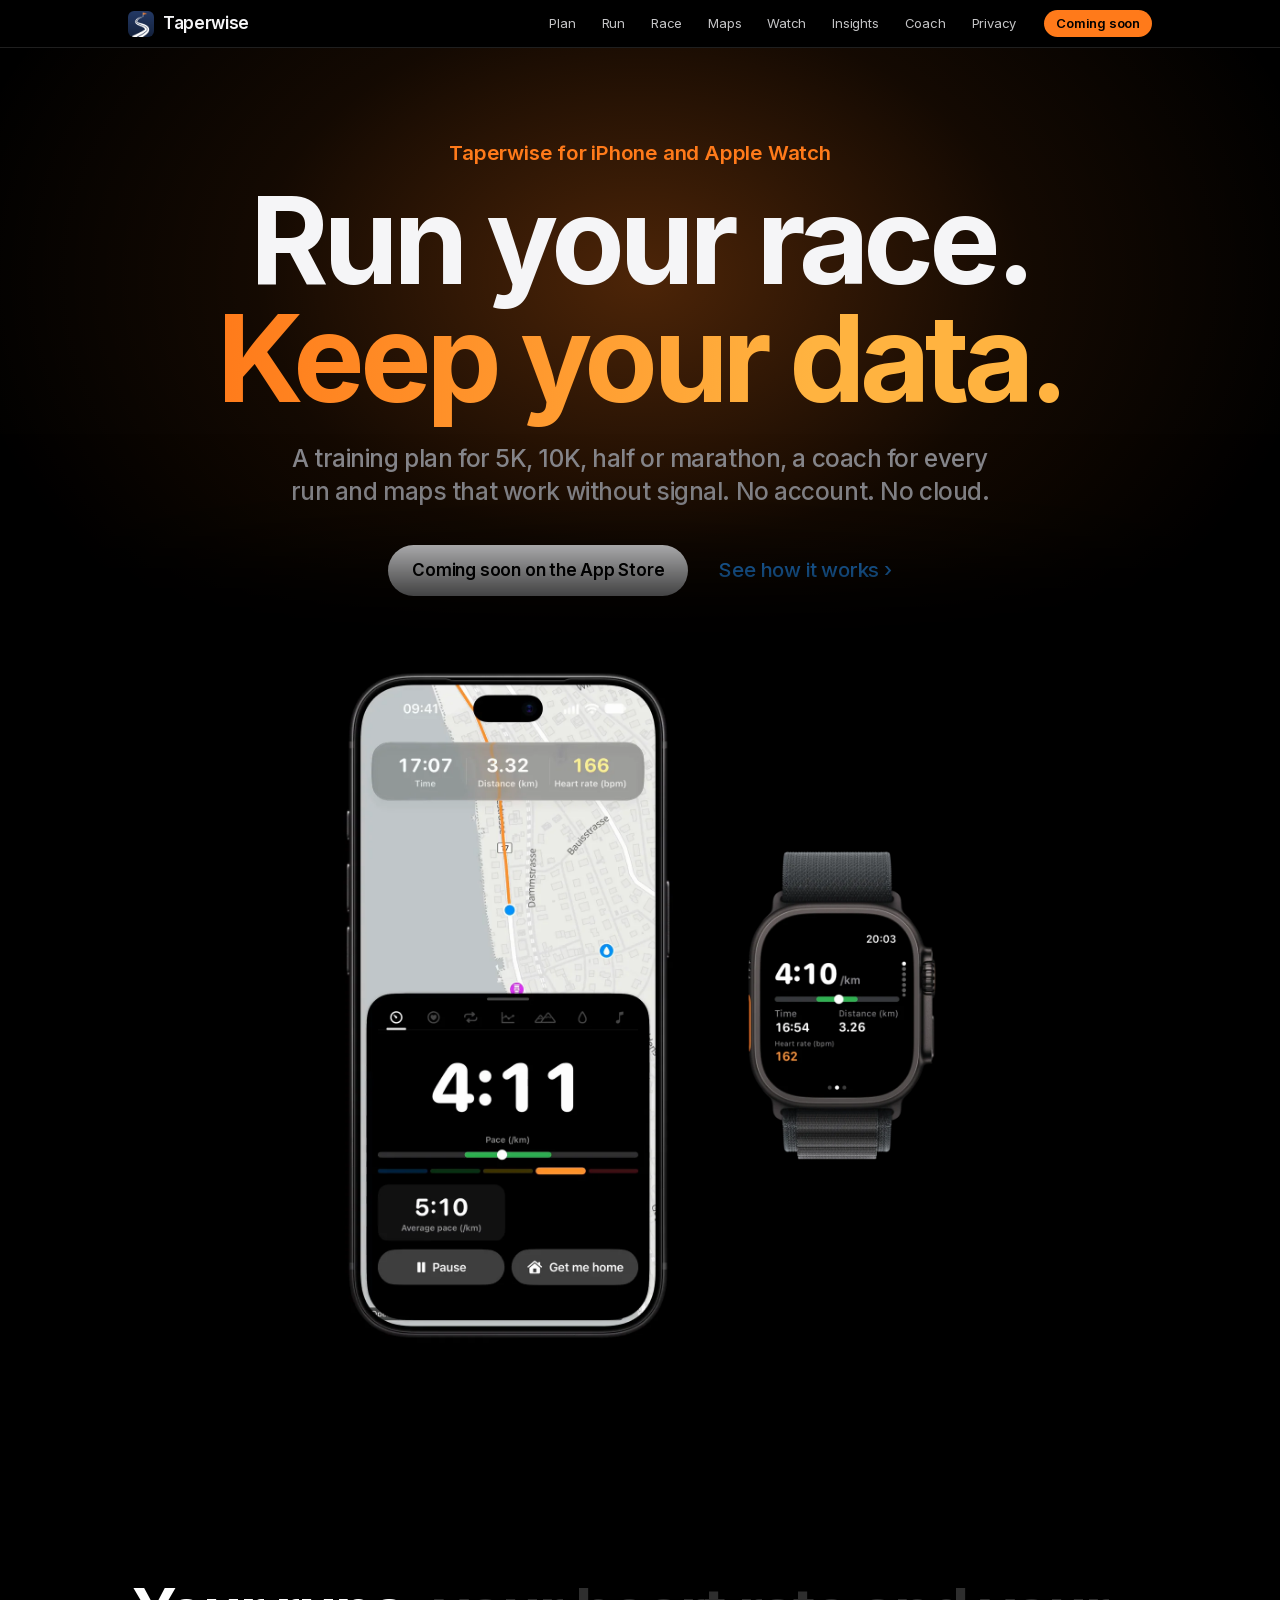
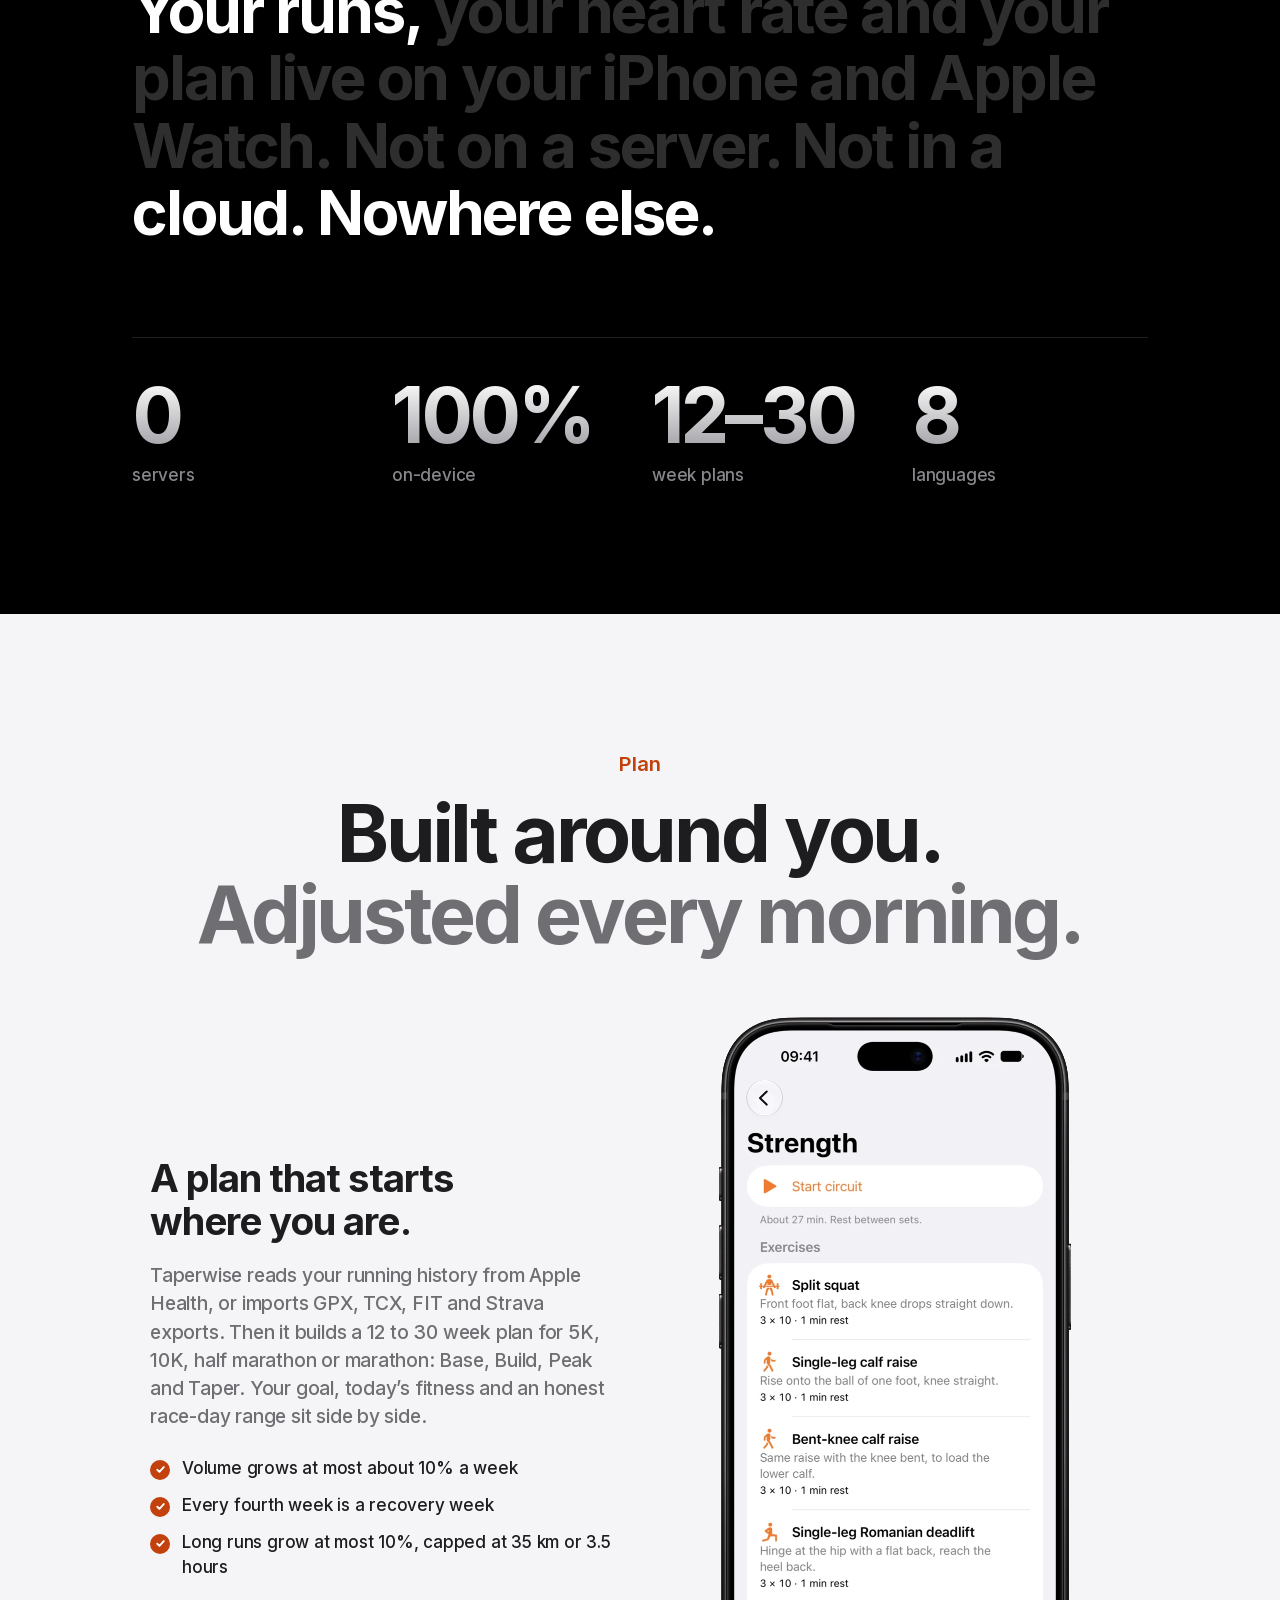
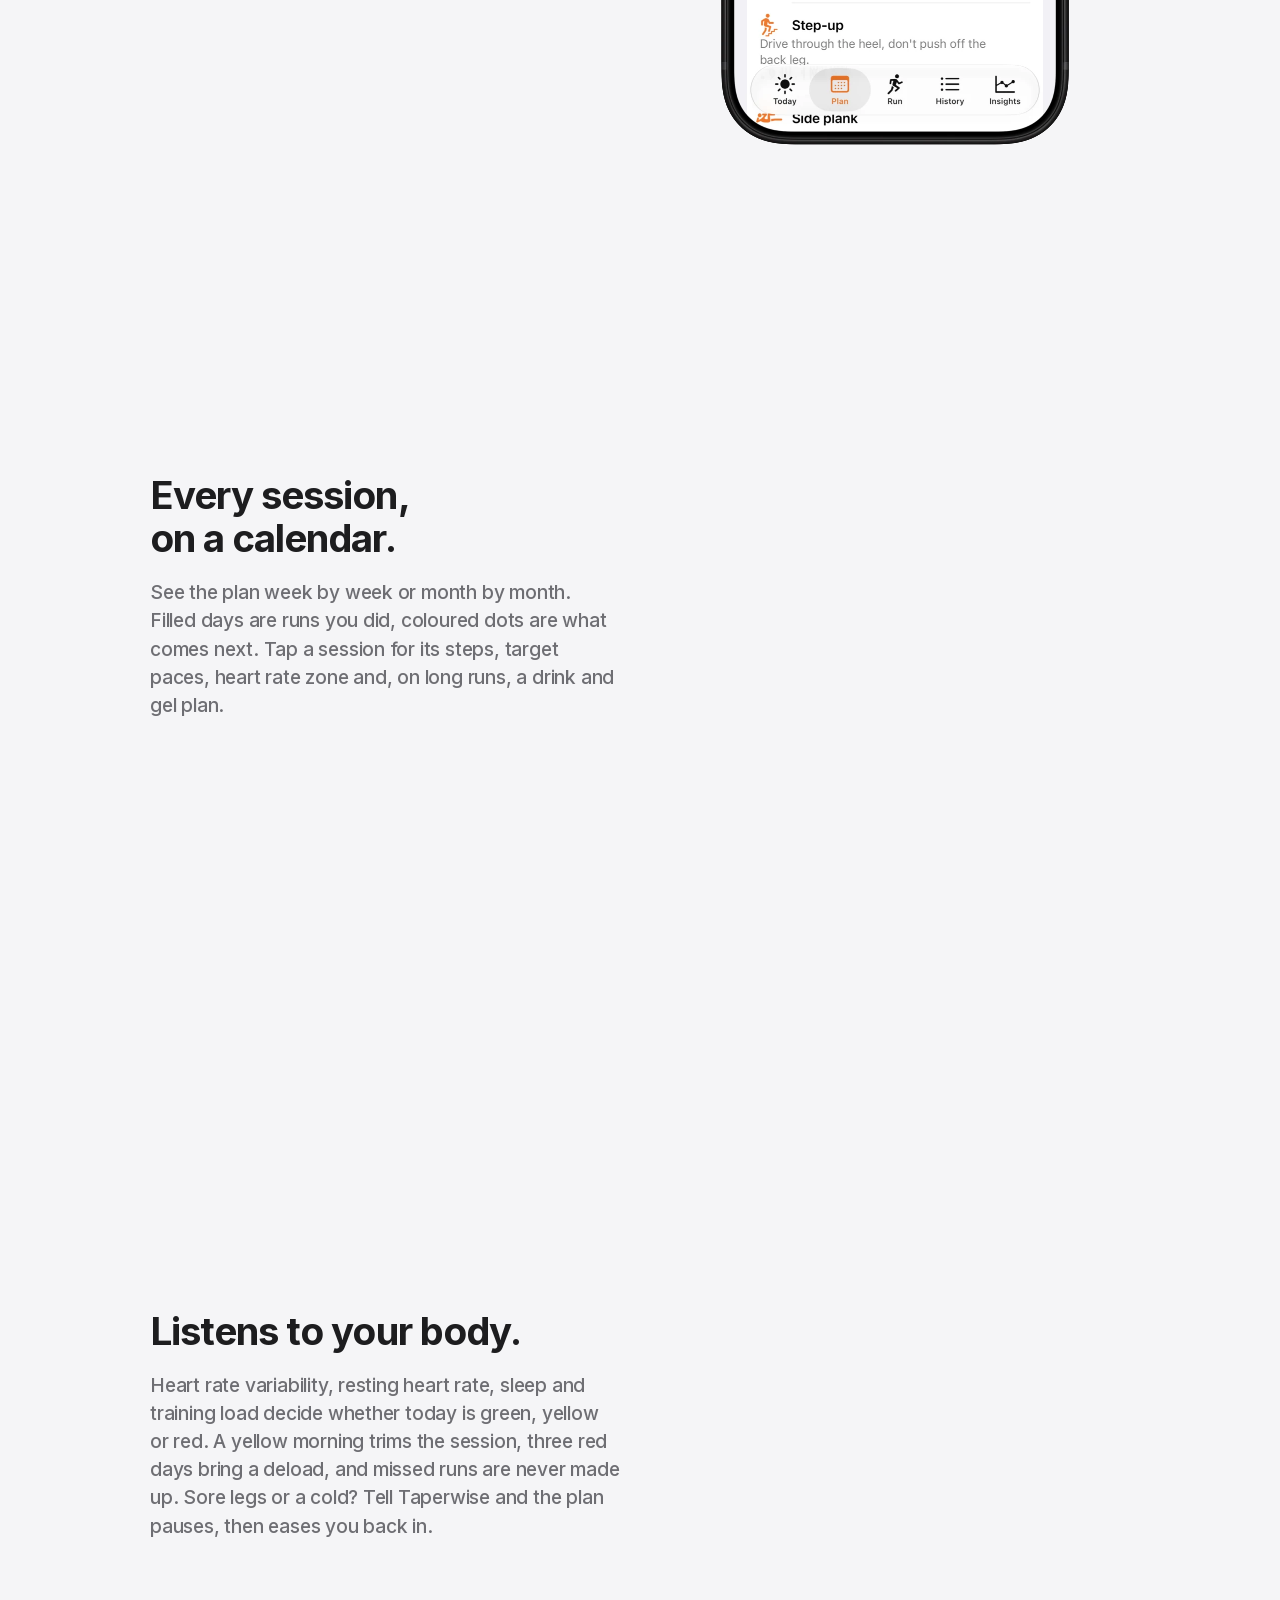
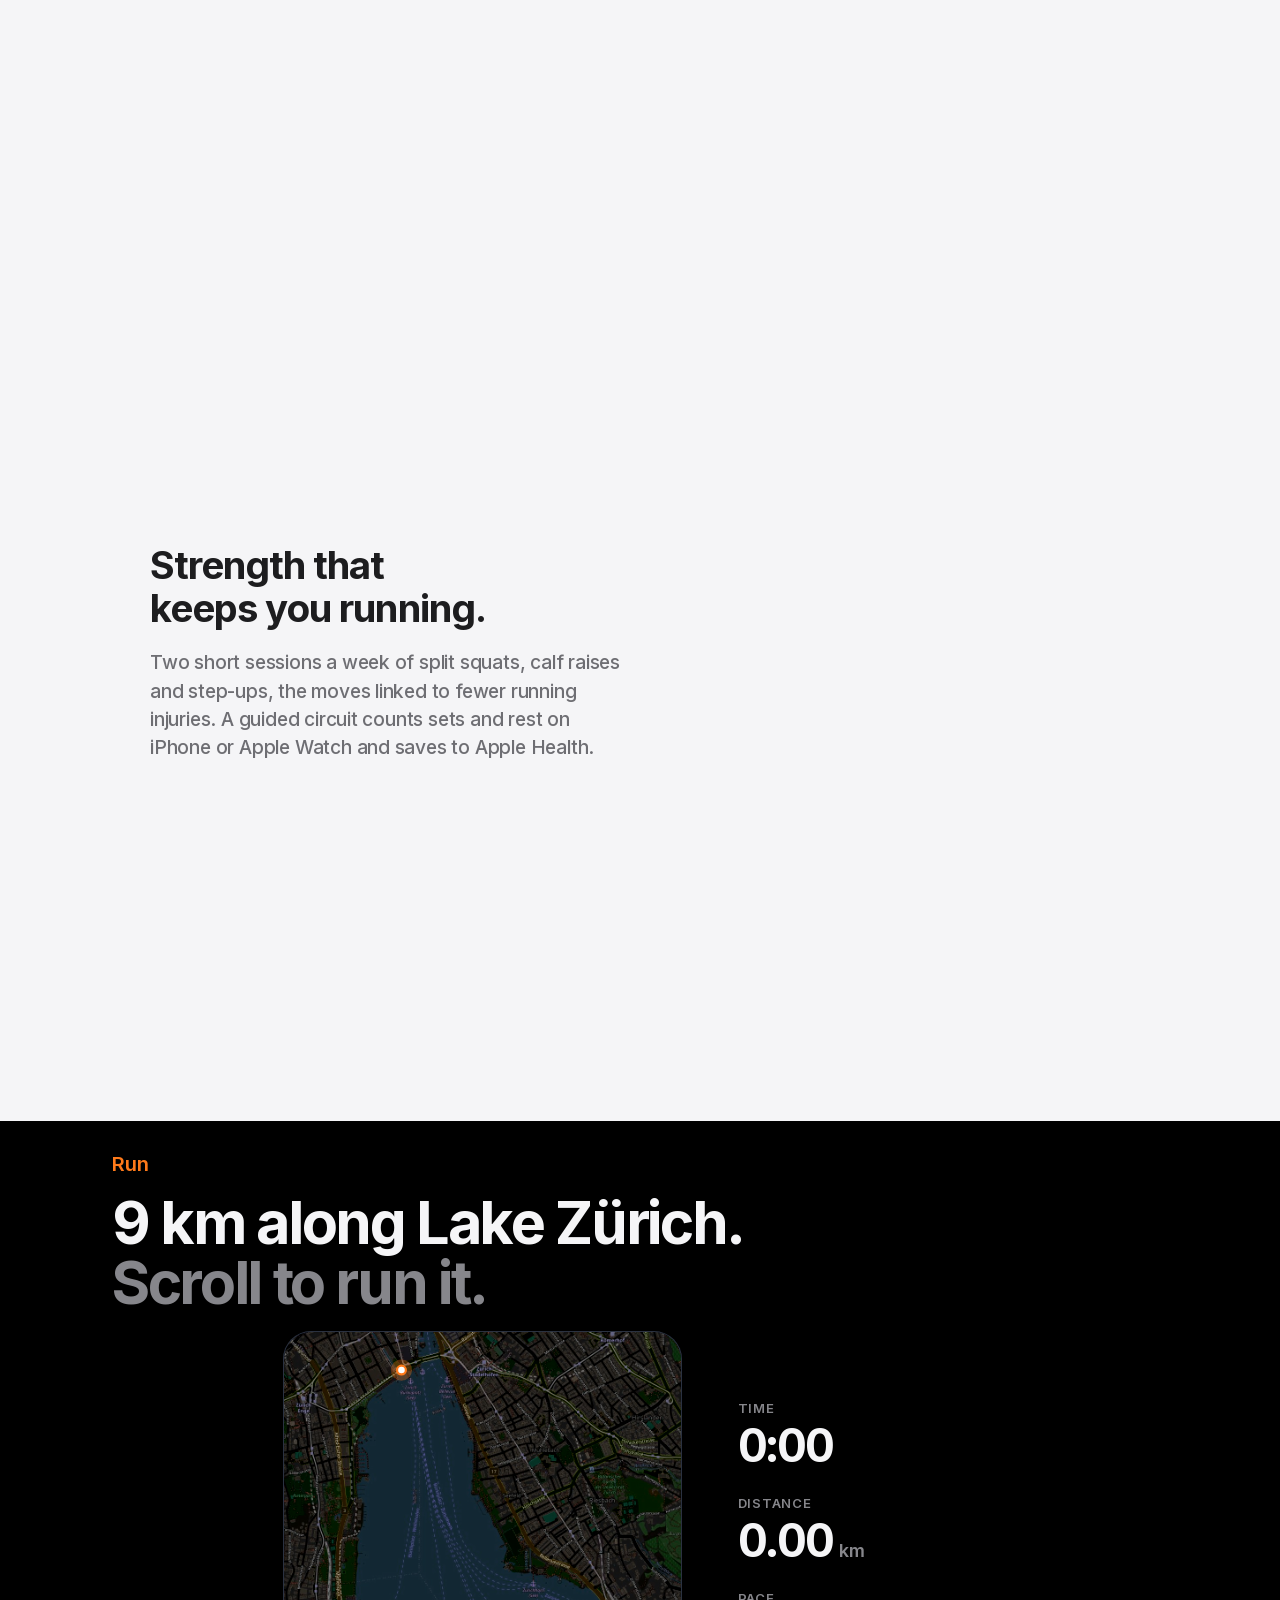
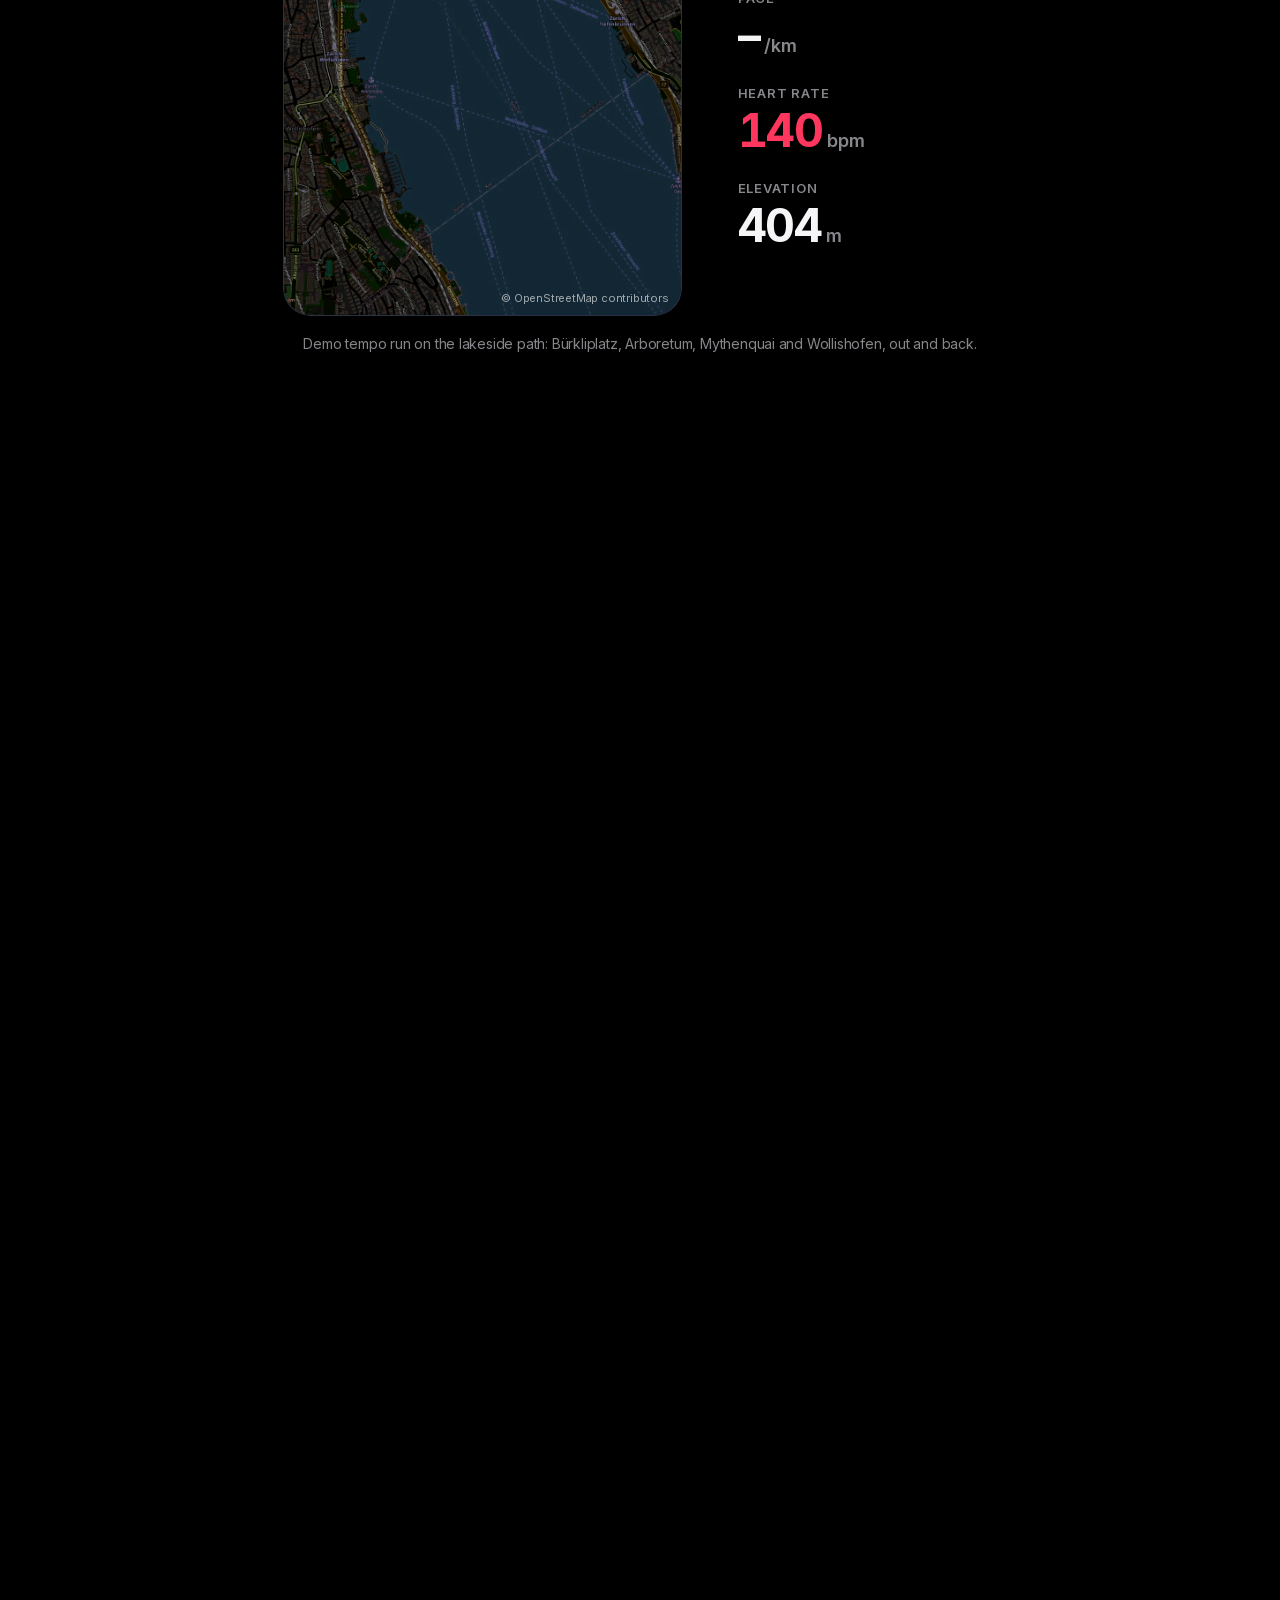
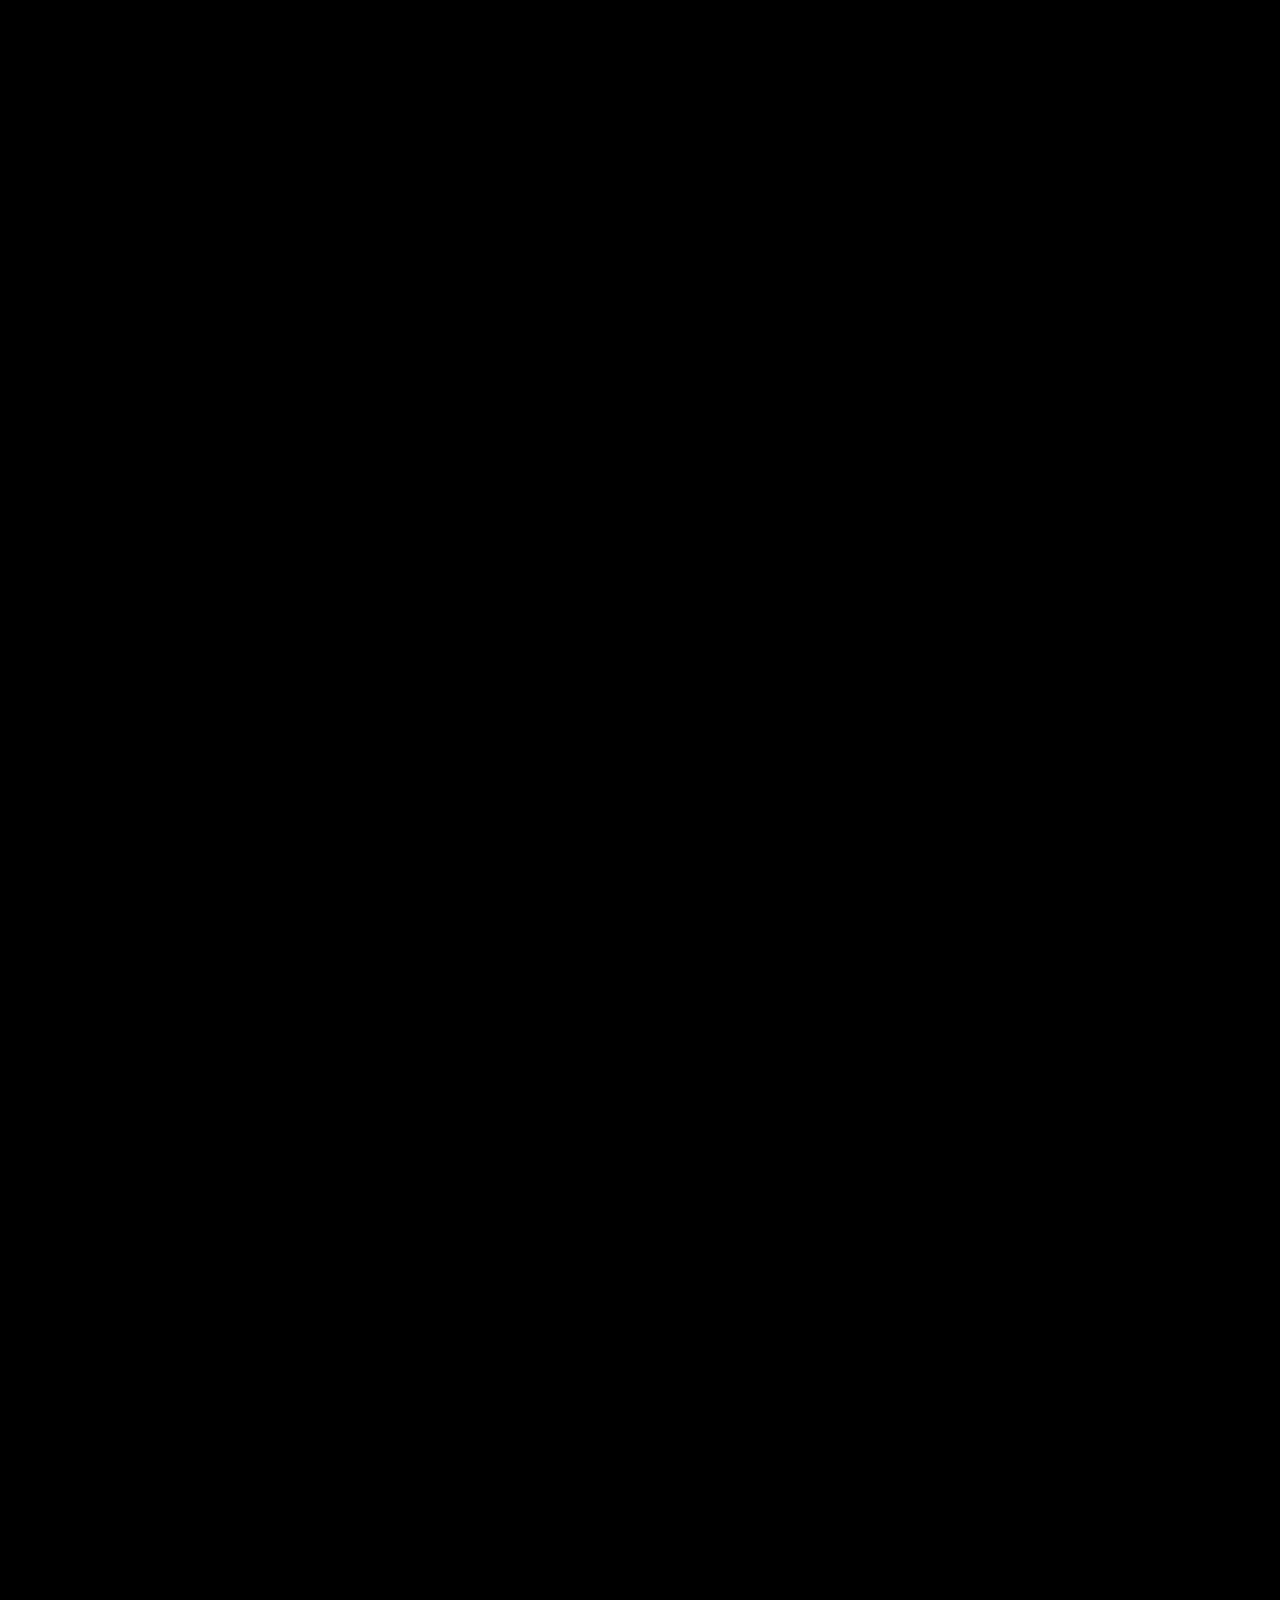
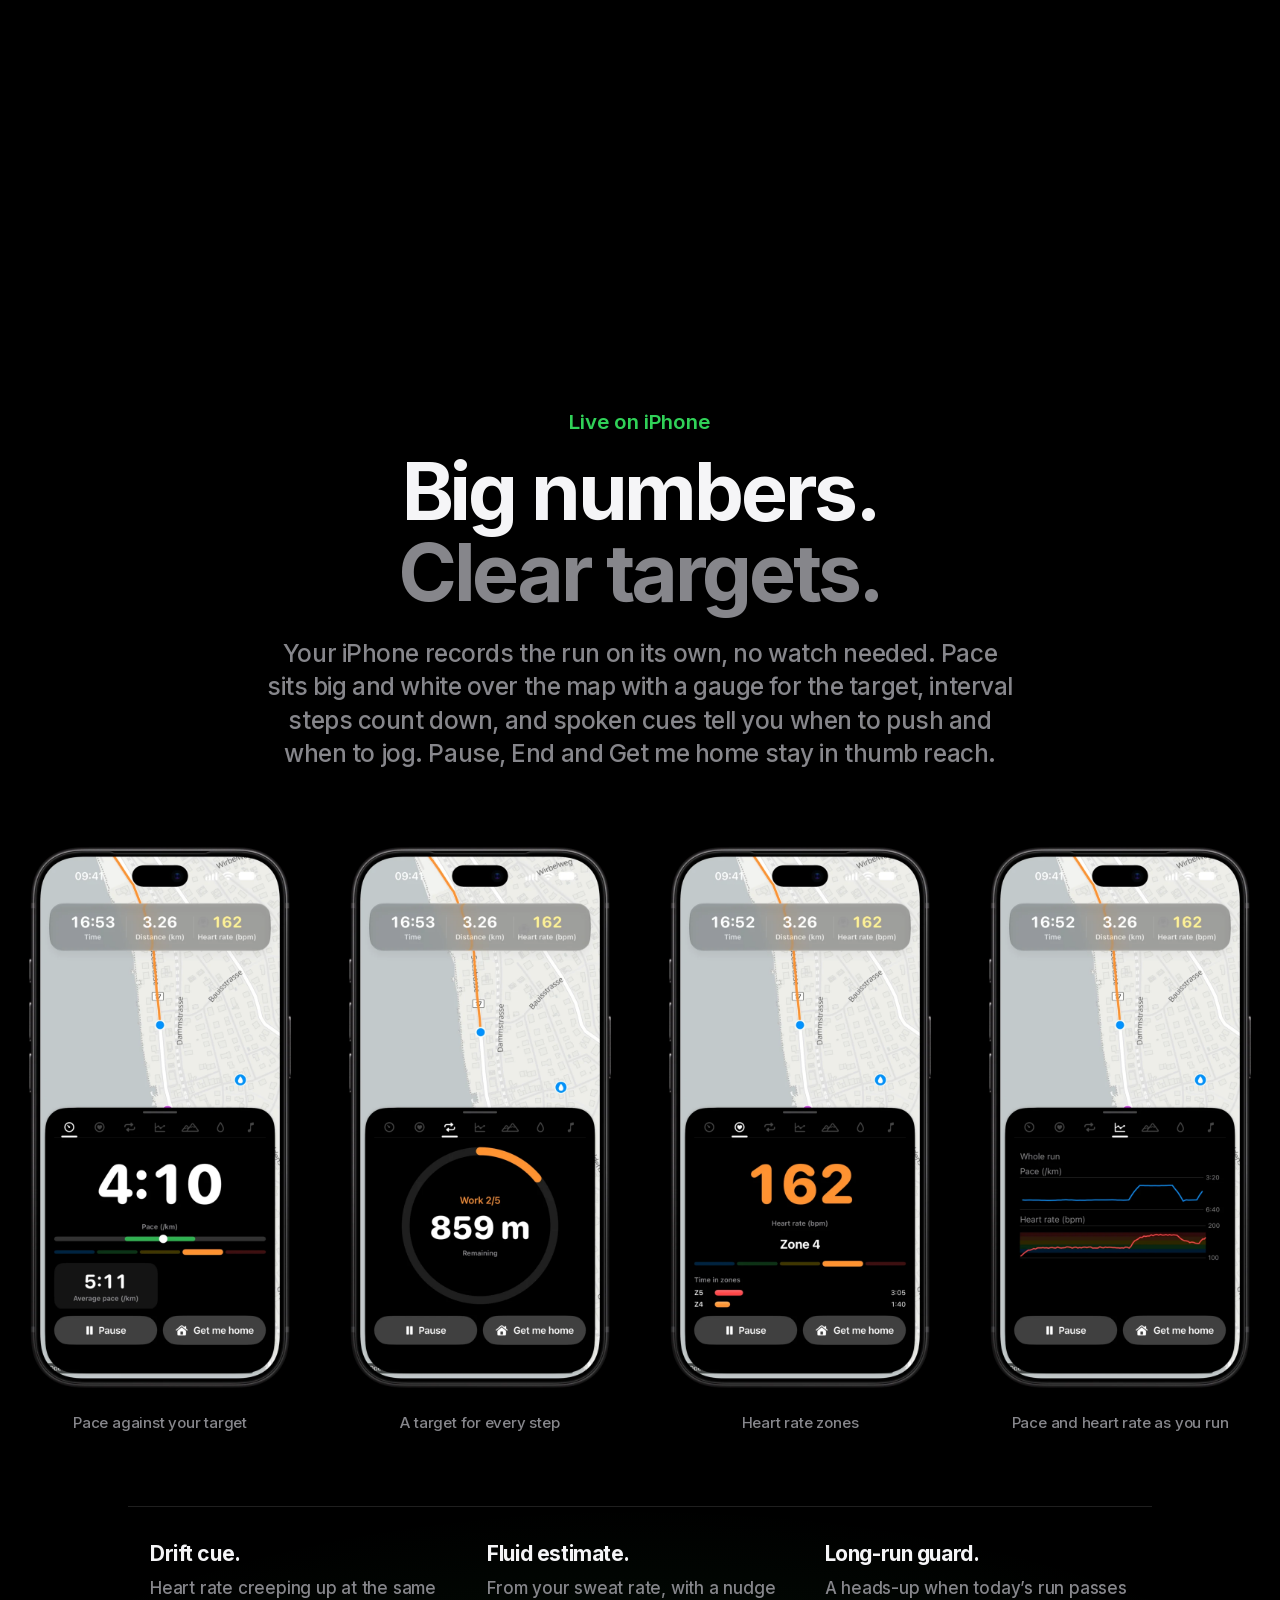
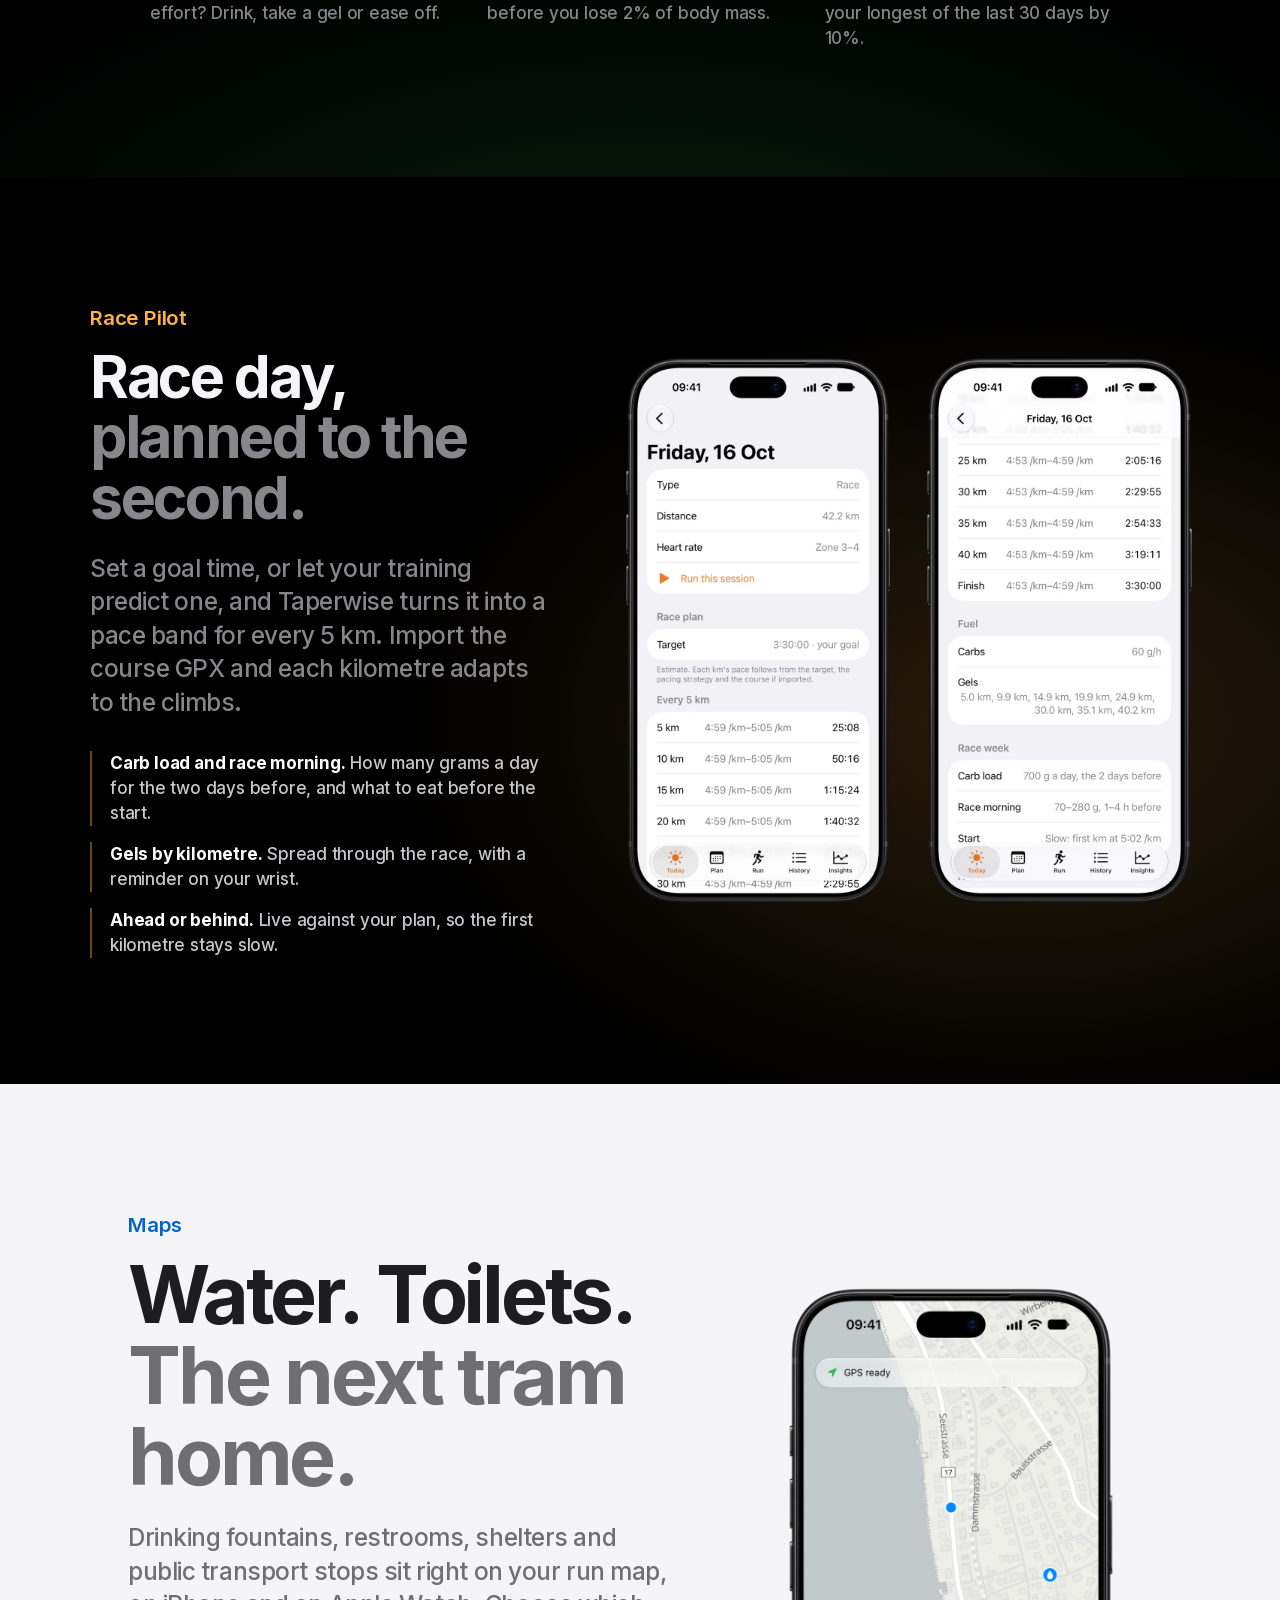
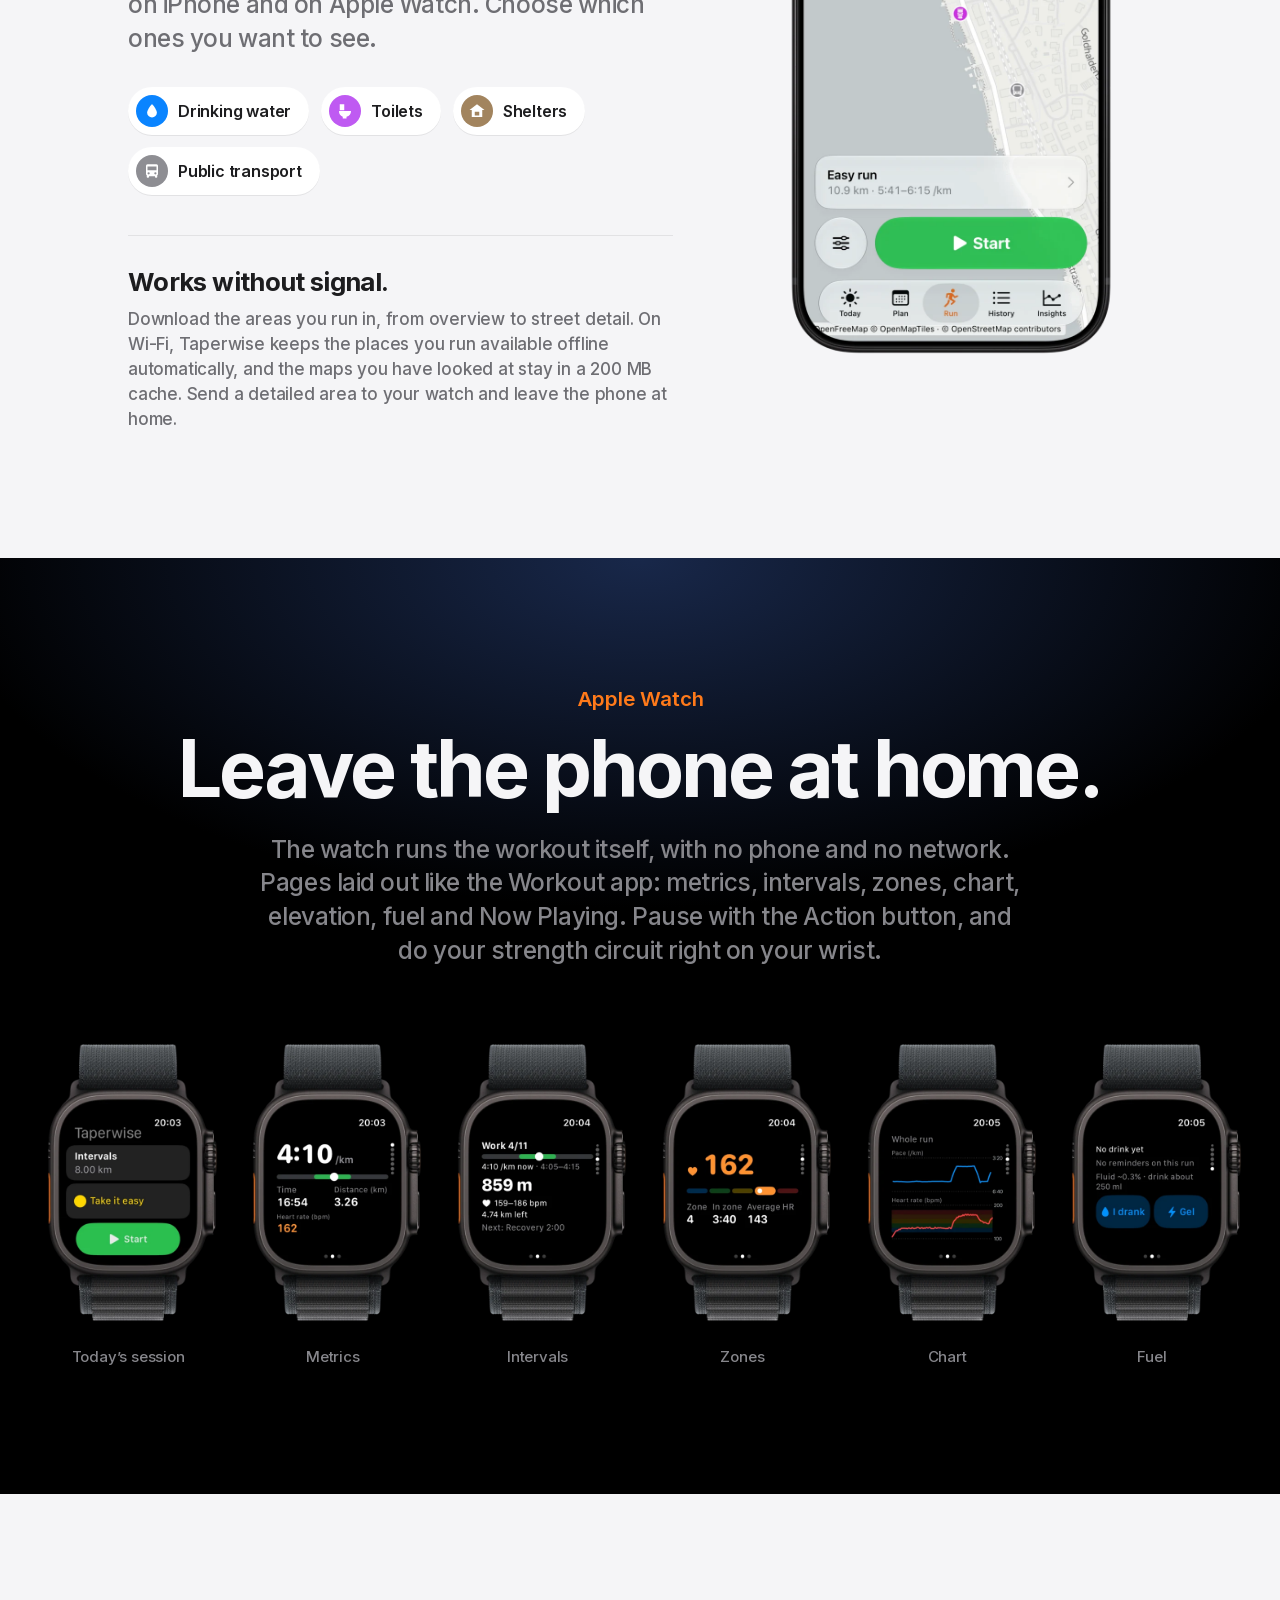
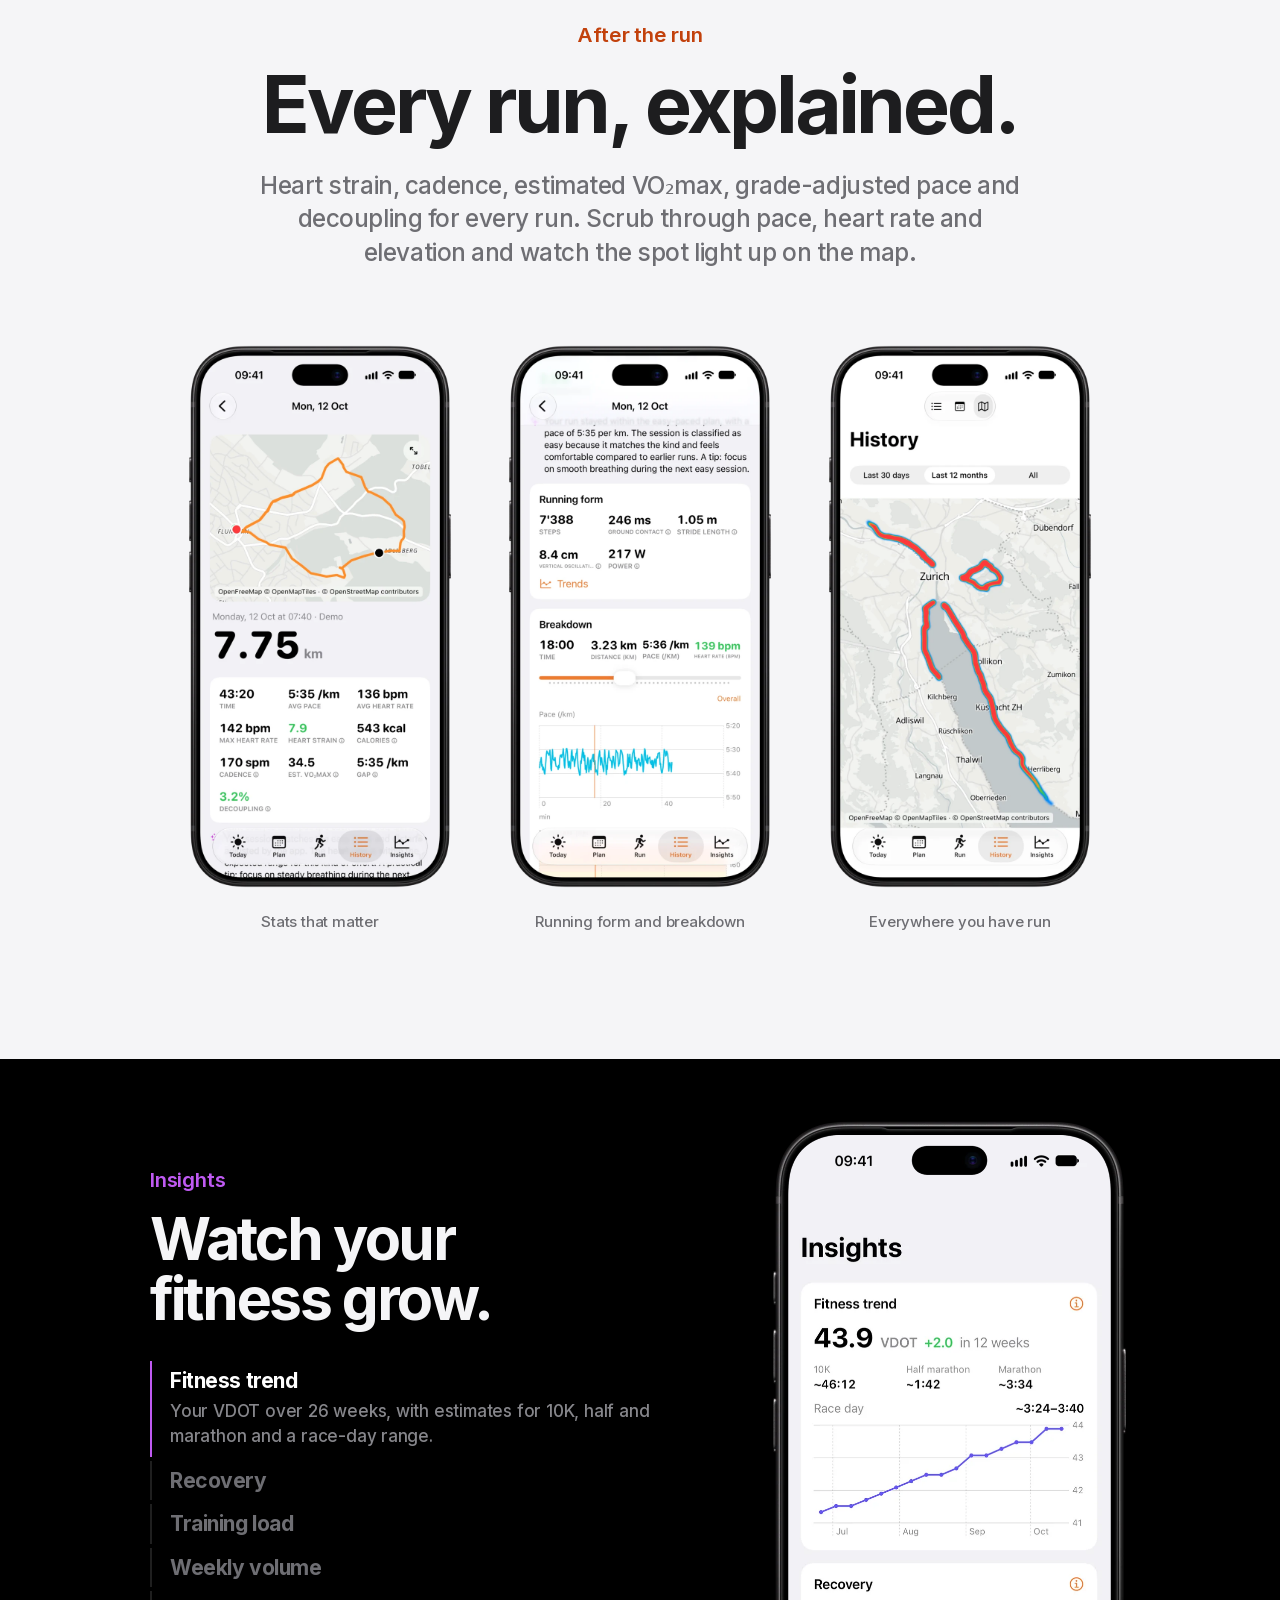
==== index.html @ 1e3222bd "Eight languages; serve on taperwise.run Claude-Session: https://claude.ai/code/session_01CtNNkPLrJqV" ====
<!doctype html>
<html lang="en">
<head>
<meta charset="utf-8">
<meta name="viewport" content="width=device-width, initial-scale=1, viewport-fit=cover">
<title>Taperwise · Race training for iPhone and Apple Watch</title>
<meta name="description" content="Plan your 5K, 10K, half or marathon, run with live coaching on iPhone and Apple Watch, offline maps with water, toilets and transit, and on-device Apple Intelligence. No account, no cloud.">
<meta name="theme-color" content="#000000">
<meta property="og:title" content="Taperwise">
<meta property="og:description" content="Race training for iPhone and Apple Watch. Offline maps, on-device coaching, no cloud.">
<meta property="og:image" content="assets/img/icon.png">
<link rel="icon" href="assets/img/icon.png">
<link rel="apple-touch-icon" href="assets/img/apple-touch-icon.png">
<link rel="stylesheet" href="assets/site.css">
</head>
<body>

<nav class="nav">
  <a class="brand" href="#top"><img src="assets/img/icon.png" alt="" width="26" height="26">Taperwise</a>
  <div class="nav-links">
    <a href="#plan">Plan</a>
    <a href="#run">Run</a>
    <a href="#race">Race</a>
    <a href="#maps">Maps</a>
    <a href="#watch">Watch</a>
    <a href="#insights">Insights</a>
    <a href="#coach">Coach</a>
    <a href="privacy/">Privacy</a>
  </div>
  <span class="nav-cta">Coming soon</span>
</nav>

<header class="hero dark" id="top">
  <div class="hero-copy">
    <p class="eyebrow reveal">Taperwise for iPhone and Apple Watch</p>
    <h1 class="reveal">Run your race.<br><span class="grad">Keep your data.</span></h1>
    <p class="lead reveal">A training plan for 5K, 10K, half or marathon, a coach for every run and maps that work without signal. No account. No cloud.</p>
    <div class="cta reveal">
      <span class="store">Coming soon on the App Store</span>
      <a class="more" href="#plan">See how it works</a>
    </div>
  </div>
  <div class="hero-devices fade">
    <video class="dev-phone" src="assets/video/run.mp4" poster="assets/video/run-poster.webp" autoplay muted loop playsinline width="720" height="1472" aria-label="Taperwise live run on iPhone: the route on the map and a pace of 4:11 per km inside the target band"></video>
    <img class="dev-watch" src="assets/img/watch-metrics.webp" width="440" height="704" alt="Taperwise on Apple Watch Ultra: pace 4:10 per km on target, heart rate 162">
  </div>
</header>

<section class="dark statement">
  <p class="words" data-words>Your runs, your heart rate and your plan live on your iPhone and Apple Watch. Not on a server. Not in a cloud. Nowhere else.</p>
  <dl class="stats">
    <div class="reveal"><dd>0</dd><dt>servers</dt></div>
    <div class="reveal"><dd>100%</dd><dt>on-device</dt></div>
    <div class="reveal"><dd>12–30</dd><dt>week plans</dt></div>
    <div class="reveal"><dd>8</dd><dt>languages</dt></div>
  </dl>
</section>

<section class="light story-wrap" id="plan">
  <div class="section-head reveal">
    <p class="eyebrow">Plan</p>
    <h2>Built around you.<br><span class="soft">Adjusted every morning.</span></h2>
  </div>
  <div class="story">
    <div class="story-text">
      <article class="step" data-shot="0">
        <img class="step-phone" src="assets/img/phone-plan.webp" width="720" height="1472" alt="Taperwise plan: marathon in 76 days, finish goal, race-day estimate 3:24 to 3:40, on track with 200.9 of 203 km" loading="lazy">
        <h3>A plan that starts where you are.</h3>
        <p>Taperwise reads your running history from Apple Health, or imports GPX, TCX, FIT and Strava exports. Then it builds a 12 to 30 week plan for 5K, 10K, half marathon or marathon: Base, Build, Peak and Taper. Your goal, today’s fitness and an honest race-day range sit side by side.</p>
        <ul class="ticks">
          <li>Volume grows at most about 10% a week</li>
          <li>Every fourth week is a recovery week</li>
          <li>Long runs grow at most 10%, capped at 35 km or 3.5 hours</li>
        </ul>
      </article>
      <article class="step" data-shot="1">
        <img class="step-phone" src="assets/img/phone-plan-calendar.webp" width="720" height="1472" alt="Plan calendar for October with completed runs and planned sessions" loading="lazy">
        <h3>Every session, on a calendar.</h3>
        <p>See the plan week by week or month by month. Filled days are runs you did, coloured dots are what comes next. Tap a session for its steps, target paces, heart rate zone and, on long runs, a drink and gel plan.</p>
      </article>
      <article class="step" data-shot="2">
        <img class="step-phone" src="assets/img/phone-today.webp" width="720" height="1472" alt="Taperwise Today: easy run, 10.9 km, take it easy, cut today’s volume by 30 to 50%, and a coach note" loading="lazy">
        <h3>Listens to your body.</h3>
        <p>Heart rate variability, resting heart rate, sleep and training load decide whether today is green, yellow or red. A yellow morning trims the session, three red days bring a deload, and missed runs are never made up. Sore legs or a cold? Tell Taperwise and the plan pauses, then eases you back in.</p>
      </article>
      <article class="step" data-shot="3">
        <img class="step-phone" src="assets/img/phone-strength.webp" width="720" height="1472" alt="Strength: split squat, calf raises, single-leg Romanian deadlift and step-up, about 27 minutes" loading="lazy">
        <h3>Strength that keeps you running.</h3>
        <p>Two short sessions a week of split squats, calf raises and step-ups, the moves linked to fewer running injuries. A guided circuit counts sets and rest on iPhone or Apple Watch and saves to Apple Health.</p>
      </article>
    </div>
    <div class="story-device">
      <img class="on" src="assets/img/phone-plan.webp" width="720" height="1472" alt="">
      <img src="assets/img/phone-plan-calendar.webp" width="720" height="1472" alt="">
      <img src="assets/img/phone-today.webp" width="720" height="1472" alt="">
      <img src="assets/img/phone-strength.webp" width="720" height="1472" alt="">
    </div>
  </div>
</section>

<section class="dark replay" id="run" data-replay>
  <div class="replay-sticky">
    <div class="replay-head">
      <p class="eyebrow">Run</p>
      <h2>9 km along Lake Zürich.<br><span class="soft">Scroll to run it.</span></h2>
    </div>
    <div class="replay-stage">
      <div class="replay-map">
        <img src="assets/img/lake-map.jpg" alt="" width="900" height="1320">
        <svg viewBox="0 0 900 1320" aria-hidden="true">
          <path class="trail-ghost"></path>
          <path class="trail"></path>
          <circle class="runner-halo" r="24"></circle>
          <circle class="runner" r="10"></circle>
        </svg>
        <span class="attribution">© OpenStreetMap contributors</span>
      </div>
      <dl class="hud">
        <div><dt>Time</dt><dd data-hud="time">0:00</dd></div>
        <div><dt>Distance</dt><dd><span data-hud="dist">0.00</span><small>km</small></dd></div>
        <div><dt>Pace</dt><dd><span data-hud="pace">–</span><small>/km</small></dd></div>
        <div class="hr"><dt>Heart rate</dt><dd><span data-hud="hr">–</span><small>bpm</small></dd></div>
        <div><dt>Elevation</dt><dd><span data-hud="ele">–</span><small>m</small></dd></div>
      </dl>
    </div>
    <p class="replay-note">Demo tempo run on the lakeside path: Bürkliplatz, Arboretum, Mythenquai and Wollishofen, out and back.</p>
  </div>
</section>

<section class="dark live">
  <div class="section-head reveal">
    <p class="eyebrow green">Live on iPhone</p>
    <h2>Big numbers.<br><span class="soft">Clear targets.</span></h2>
    <p class="lead">Your iPhone records the run on its own, no watch needed. Pace sits big and white over the map with a gauge for the target, interval steps count down, and spoken cues tell you when to push and when to jog. Pause, End and Get me home stay in thumb reach.</p>
  </div>
  <div class="phone-row fade">
    <figure><img src="assets/img/phone-run-metrics.webp" width="720" height="1472" alt="Live run: pace 4:10 per km inside the target band, average 5:11" loading="lazy"><figcaption>Pace against your target</figcaption></figure>
    <figure><img src="assets/img/phone-run-interval.webp" width="720" height="1472" alt="Interval page: work 2 of 5, 859 m remaining" loading="lazy"><figcaption>A target for every step</figcaption></figure>
    <figure><img src="assets/img/phone-run-zones.webp" width="720" height="1472" alt="Heart rate 162 in zone 4 with time in zones" loading="lazy"><figcaption>Heart rate zones</figcaption></figure>
    <figure><img src="assets/img/phone-run-chart.webp" width="720" height="1472" alt="Pace and heart rate chart of the whole run" loading="lazy"><figcaption>Pace and heart rate as you run</figcaption></figure>
  </div>
  <ul class="cues reveal">
    <li><strong>Drift cue.</strong> Heart rate creeping up at the same effort? Drink, take a gel or ease off.</li>
    <li><strong>Fluid estimate.</strong> From your sweat rate, with a nudge before you lose 2% of body mass.</li>
    <li><strong>Long-run guard.</strong> A heads-up when today’s run passes your longest of the last 30 days by 10%.</li>
  </ul>
</section>

<section class="dark race" id="race">
  <div class="race-grid">
    <div class="race-copy reveal">
      <p class="eyebrow amber">Race Pilot</p>
      <h2>Race day,<br><span class="soft">planned to the second.</span></h2>
      <p class="lead">Set a goal time, or let your training predict one, and Taperwise turns it into a pace band for every 5 km. Import the course GPX and each kilometre adapts to the climbs.</p>
      <ul class="facts">
        <li><strong>Carb load and race morning.</strong> How many grams a day for the two days before, and what to eat before the start.</li>
        <li><strong>Gels by kilometre.</strong> Spread through the race, with a reminder on your wrist.</li>
        <li><strong>Ahead or behind.</strong> Live against your plan, so the first kilometre stays slow.</li>
      </ul>
    </div>
    <div class="race-phones fade">
      <img src="assets/img/phone-race-pilot.webp" width="720" height="1472" alt="Race plan: marathon, target 3:30:00, pace band 4:59 to 5:05 per km with splits every 5 km" loading="lazy">
      <img src="assets/img/phone-race-band.webp" width="720" height="1472" alt="Race plan continued: splits to the 3:30:00 finish, 60 g of carbs an hour, gels by kilometre and the race-week checklist" loading="lazy">
    </div>
  </div>
</section>

<section class="light maps" id="maps">
  <div class="maps-grid">
    <div class="maps-copy reveal">
      <p class="eyebrow blue">Maps</p>
      <h2>Water. Toilets.<br><span class="soft">The next tram home.</span></h2>
      <p class="lead">Drinking fountains, restrooms, shelters and public transport stops sit right on your run map, on iPhone and on Apple Watch. Choose which ones you want to see.</p>
      <ul class="poi">
        <li><span class="poi-ico water"><svg viewBox="0 0 24 24"><path d="M12 2.5S5.5 9.6 5.5 14.2a6.5 6.5 0 0 0 13 0C18.5 9.6 12 2.5 12 2.5Z"/></svg></span>Drinking water</li>
        <li><span class="poi-ico toilet"><svg viewBox="0 0 24 24"><path d="M5 3h6v8H5zM4 12h16a8 8 0 0 1-6 7.7V22H9v-2.3A8 8 0 0 1 4 12Z"/></svg></span>Toilets</li>
        <li><span class="poi-ico shelter"><svg viewBox="0 0 24 24"><path d="M12 3 2 10.5h3V20h14v-9.5h3L12 3Zm-3 15v-5h6v5H9Z"/></svg></span>Shelters</li>
        <li><span class="poi-ico transit"><svg viewBox="0 0 24 24"><path d="M6 3h12a2 2 0 0 1 2 2v11a2 2 0 0 1-1 1.7V20a1 1 0 0 1-1 1h-1a1 1 0 0 1-1-1v-1H8v1a1 1 0 0 1-1 1H6a1 1 0 0 1-1-1v-2.3A2 2 0 0 1 4 16V5a2 2 0 0 1 2-2Zm0 3v5h12V6H6Zm1.5 7.5a1.5 1.5 0 1 0 0 3 1.5 1.5 0 0 0 0-3Zm9 0a1.5 1.5 0 1 0 0 3 1.5 1.5 0 0 0 0-3Z"/></svg></span>Public transport</li>
      </ul>
      <div class="offline">
        <h3>Works without signal.</h3>
        <p>Download the areas you run in, from overview to street detail. On Wi-Fi, Taperwise keeps the places you run available offline automatically, and the maps you have looked at stay in a 200 MB cache. Send a detailed area to your watch and leave the phone at home.</p>
      </div>
    </div>
    <img class="maps-phone fade" src="assets/img/phone-run-map.webp" width="720" height="1472" alt="Run tab: map with drinking water, toilets and bus stops, GPS ready, today’s easy run of 10.9 km and a Start button" loading="lazy">
  </div>
</section>

<section class="dark watch-sec" id="watch">
  <div class="section-head reveal">
    <p class="eyebrow">Apple Watch</p>
    <h2>Leave the phone at home.</h2>
    <p class="lead">The watch runs the workout itself, with no phone and no network. Pages laid out like the Workout app: metrics, intervals, zones, chart, elevation, fuel and Now Playing. Pause with the Action button, and do your strength circuit right on your wrist.</p>
  </div>
  <div class="watch-row fade">
    <figure><img src="assets/img/watch-start.webp" width="440" height="704" alt="Start screen: today’s intervals of 8 km, take it easy, and Start" loading="lazy"><figcaption>Today’s session</figcaption></figure>
    <figure><img src="assets/img/watch-metrics.webp" width="440" height="704" alt="Pace 4:10 per km on target, time, distance and heart rate" loading="lazy"><figcaption>Metrics</figcaption></figure>
    <figure><img src="assets/img/watch-interval.webp" width="440" height="704" alt="Work interval with target pace, 859 m left and heart rate range" loading="lazy"><figcaption>Intervals</figcaption></figure>
    <figure><img src="assets/img/watch-zones.webp" width="440" height="704" alt="Heart rate 162 in zone 4" loading="lazy"><figcaption>Zones</figcaption></figure>
    <figure><img src="assets/img/watch-chart.webp" width="440" height="704" alt="Pace and heart rate over the whole run" loading="lazy"><figcaption>Chart</figcaption></figure>
    <figure><img src="assets/img/watch-fuel.webp" width="440" height="704" alt="Fuel page: fluid estimate with I drank and Gel buttons" loading="lazy"><figcaption>Fuel</figcaption></figure>
  </div>
</section>

<section class="light after" id="history">
  <div class="section-head reveal">
    <p class="eyebrow">After the run</p>
    <h2>Every run, explained.</h2>
    <p class="lead">Heart strain, cadence, estimated VO₂max, grade-adjusted pace and decoupling for every run. Scrub through pace, heart rate and elevation and watch the spot light up on the map.</p>
  </div>
  <div class="phone-row fade">
    <figure><img src="assets/img/phone-detail.webp" width="720" height="1472" alt="Run detail: 7.75 km with map, heart strain 7.9, cadence 170 spm, grade-adjusted pace 5:35 and decoupling 3.2%" loading="lazy"><figcaption>Stats that matter</figcaption></figure>
    <figure><img src="assets/img/phone-breakdown.webp" width="720" height="1472" alt="Running form and a breakdown scrubbed to 18 minutes with pace and heart rate" loading="lazy"><figcaption>Running form and breakdown</figcaption></figure>
    <figure><img src="assets/img/phone-heatmap.webp" width="720" height="1472" alt="Map of every run around Lake Zürich" loading="lazy"><figcaption>Everywhere you have run</figcaption></figure>
  </div>
</section>

<section class="dark ins" id="insights" data-ins>
  <div class="ins-sticky">
    <div class="ins-copy">
      <p class="eyebrow purple">Insights</p>
      <h2>Watch your fitness grow.</h2>
      <ol class="ins-list">
        <li data-at="295" class="on"><h3>Fitness trend</h3><p>Your VDOT over 26 weeks, with estimates for 10K, half and marathon and a race-day range.</p></li>
        <li data-at="851"><h3>Recovery</h3><p>HRV, resting heart rate and sleep against your own baseline, with the reasons spelled out.</p></li>
        <li data-at="1771"><h3>Training load</h3><p>Fitness, fatigue and form, plus the acute to chronic load ratio.</p></li>
        <li data-at="2268"><h3>Weekly volume</h3><p>26 weeks of kilometres, long run and the rest of the week.</p></li>
        <li data-at="2734"><h3>Easy vs. hard</h3><p>How close you stay to 80% easy running.</p></li>
        <li data-at="2965"><h3>Running form</h3><p>Cadence, ground contact, stride length, vertical oscillation and power, week by week.</p></li>
        <li data-at="3474"><h3>Aerobic efficiency</h3><p>Pace at the same heart rate over months, so you see the engine grow.</p></li>
        <li data-at="4022"><h3>Consistency</h3><p>Every day of the last 26 weeks on one grid.</p></li>
        <li data-at="4413"><h3>Monotony & strain</h3><p>Same load every day raises the risk. Vary hard and easy days.</p></li>
      </ol>
    </div>
    <div class="ins-phone">
      <div class="ins-screen">
        <img class="ins-long" src="assets/img/insights-long.webp" width="640" height="4988" alt="Taperwise Insights: fitness trend, recovery, training load, weekly volume, easy vs. hard, running form, aerobic efficiency, consistency, monotony and strain" loading="lazy">
        <img class="ins-status" src="assets/img/insights-status.webp" width="640" height="80" alt="">
      </div>
      <img class="ins-bezel" src="assets/img/bezel-iphone.webp" width="720" height="1472" alt="">
    </div>
  </div>
</section>

<section class="dark coach" id="coach">
  <div class="coach-card">
    <div class="coach-copy reveal">
      <p class="eyebrow ai">Apple Intelligence</p>
      <h2>A coach that never leaves your iPhone.</h2>
      <p class="lead">With Apple Intelligence turned on, Taperwise writes short notes on today’s session, your week and every run. Describe your goal in a sentence and it fills in the plan for you to check.</p>
      <ul class="facts">
        <li><strong>On-device only.</strong> Notes come from Apple’s on-device model. No server, no cloud model, no data sent.</li>
        <li><strong>Only when you opt in.</strong> If Apple Intelligence is off, or you switch notes off in Settings, the feature stays hidden.</li>
        <li><strong>Rules decide, AI explains.</strong> The training rules make every decision. The notes never change your plan.</li>
      </ul>
    </div>
    <img class="coach-phone fade" src="assets/img/phone-plan-form.webp" width="720" height="1472" alt="Edit plan: describe your goal and Apple Intelligence fills in the form" loading="lazy">
  </div>
</section>

<section class="light extras">
  <div class="section-head reveal">
    <p class="eyebrow">And more</p>
    <h2>Everything a race build needs.</h2>
  </div>
  <div class="bento">
    <article class="tile reveal t-pred">
      <h3>Honest race prediction</h3>
      <p class="big">~3:34</p>
      <p>Your marathon estimate blends race fitness with the training you actually put in, shown as a race-day range with an honest “on track”, “ambitious” or “unrealistic”.</p>
    </article>
    <article class="tile reveal t-dec">
      <h3>Aerobic decoupling</h3>
      <p class="big">3.2%</p>
      <p>Heart-rate drift in the second half of steady runs. Under 5% three times in a row unlocks the next long-run step.</p>
    </article>
    <article class="tile reveal t-hist">
      <h3>Your history, in one place</h3>
      <p>Runs from Apple Health and your imports, by month, on a calendar or on one map, with splits, zones and best efforts.</p>
      <img src="assets/img/phone-history.webp" width="720" height="1472" alt="History: 64 runs, 691 km, monthly distance" loading="lazy">
    </article>
    <article class="tile reveal t-strain">
      <h3>Heart strain</h3>
      <p class="big">7.9</p>
      <p>How hard every run was on a scale from 0 to 21: light, moderate, high or all out.</p>
    </article>
    <article class="tile reveal t-fuel">
      <span class="tile-ico fuel"><svg viewBox="0 0 24 24" aria-hidden="true"><path d="M12 2.5S5.5 9.6 5.5 14.2a6.5 6.5 0 0 0 13 0C18.5 9.6 12 2.5 12 2.5Z"/></svg></span>
      <h3>Hydration and fuel</h3>
      <p>Weigh in before and after to learn your sweat rate. Drink and gel plans for long runs and race day, and a fluid estimate while you run.</p>
    </article>
    <article class="tile reveal t-screen">
      <h3>Your run screen</h3>
      <p>Pick the fields, order the pages and see a live preview for iPhone and Apple Watch.</p>
      <img src="assets/img/phone-run-screen.webp" width="720" height="1472" alt="Run screen settings with a live iPhone preview" loading="lazy">
    </article>
    <article class="tile reveal t-game">
      <span class="tile-ico game"><svg viewBox="0 0 24 24" aria-hidden="true"><path d="m12 2 2.9 6.2 6.8.7-5.1 4.6 1.5 6.7L12 16.8l-6.1 3.4 1.5-6.7L2.3 8.9l6.8-.7Z"/></svg></span>
      <h3>Rewards for consistency</h3>
      <p>Plan streaks, session points, a long-run ladder and badges for your first 30 km or a full taper. Extra kilometres earn nothing, and you only compete with your past self.</p>
    </article>
    <article class="tile reveal t-imp">
      <span class="tile-ico imp"><svg viewBox="0 0 24 24" aria-hidden="true"><path d="M12 3v11m0 0-4.5-4.5M12 14l4.5-4.5M4 16v3a2 2 0 0 0 2 2h12a2 2 0 0 0 2-2v-3" fill="none" stroke="currentColor" stroke-width="2.2" stroke-linecap="round" stroke-linejoin="round"/></svg></span>
      <h3>Bring your history</h3>
      <p>Apple Health, GPX, TCX, FIT and whole Strava exports, with duplicates detected automatically.</p>
    </article>
    <article class="tile reveal t-body">
      <span class="tile-ico body"><svg viewBox="0 0 24 24" aria-hidden="true"><path d="M12 21s-7.5-4.6-9.6-9.2C.9 8.4 3 4.5 6.6 4.5c2.2 0 3.6 1.2 5.4 3.2 1.8-2 3.2-3.2 5.4-3.2 3.6 0 5.7 3.9 4.2 7.3C19.5 16.4 12 21 12 21Z"/></svg></span>
      <h3>Body check</h3>
      <p>Rate every run from 1 to 10, saved to Apple Health as effort. Pain two days running? The plan offers a pause and brings you back at 60%.</p>
    </article>
    <article class="tile reveal t-home">
      <span class="tile-ico home"><svg viewBox="0 0 24 24" aria-hidden="true"><path d="M12 3 2.5 11h2.8v9h5.2v-5.5h3V20h5.2v-9h2.8L12 3Z"/></svg></span>
      <h3>Get me home</h3>
      <p>One tap shows an arrow and the distance back to your start, on iPhone and Apple Watch, even offline.</p>
    </article>
    <article class="tile reveal t-activity">
      <span class="tile-ico activity"><svg viewBox="0 0 24 24" aria-hidden="true"><path d="M8 2h8a3 3 0 0 1 3 3v14a3 3 0 0 1-3 3H8a3 3 0 0 1-3-3V5a3 3 0 0 1 3-3Zm1.5 2.2a1 1 0 0 0 0 2h5a1 1 0 0 0 0-2h-5ZM8 13v5h8v-5H8Z"/></svg></span>
      <h3>Live Activity</h3>
      <p>Pace, distance, heart rate and what’s left on the Lock Screen and in the Dynamic Island.</p>
    </article>
    <article class="tile reveal t-lang">
      <span class="tile-ico lang"><svg viewBox="0 0 24 24" aria-hidden="true"><path d="M12 2a10 10 0 1 0 0 20 10 10 0 0 0 0-20Zm6.9 6h-3a15.7 15.7 0 0 0-1.4-3.6A8 8 0 0 1 18.9 8ZM12 4c.8 1.2 1.5 2.5 1.9 4h-3.8c.4-1.5 1.1-2.8 1.9-4ZM4.3 14a8.2 8.2 0 0 1 0-4h3.4a16.5 16.5 0 0 0 0 4H4.3Zm.8 2h3a15.7 15.7 0 0 0 1.4 3.6A8 8 0 0 1 5.1 16Zm3-8h-3a8 8 0 0 1 4.4-3.6A15.7 15.7 0 0 0 8.1 8ZM12 20c-.8-1.2-1.5-2.5-1.9-4h3.8c-.4 1.5-1.1 2.8-1.9 4Zm2.3-6H9.7a14.7 14.7 0 0 1 0-4h4.6a14.7 14.7 0 0 1 0 4Zm.2 5.6c.6-1.1 1.1-2.3 1.4-3.6h3a8 8 0 0 1-4.4 3.6Zm1.8-5.6a16.5 16.5 0 0 0 0-4h3.4a8.2 8.2 0 0 1 0 4h-3.4Z"/></svg></span>
      <h3>Speaks your language</h3>
      <p class="langs"><span>English</span><span>Deutsch</span><span>Français</span><span>Italiano</span><span>Español</span><span>Português</span><span>Nederlands</span><span>日本語</span></p>
    </article>
  </div>
</section>

<section class="dark privacy-block" id="private">
  <div class="reveal">
    <div class="lock" aria-hidden="true"><svg viewBox="0 0 24 24" width="36" height="36"><path fill="currentColor" d="M12 2a5 5 0 0 0-5 5v3H6a2 2 0 0 0-2 2v8a2 2 0 0 0 2 2h12a2 2 0 0 0 2-2v-8a2 2 0 0 0-2-2h-1V7a5 5 0 0 0-5-5Zm-3 8V7a3 3 0 1 1 6 0v3H9Z"/></svg></div>
    <h2>Just you and your run.</h2>
    <p class="lead">No feed, no followers, no leaderboards. Taperwise was built without a server on purpose. Health data stays in Apple Health, your plan stays on your iPhone and coaching runs on-device. The only thing the app downloads is map tiles.</p>
  </div>
  <ul class="nots">
    <li class="reveal"><strong>No account.</strong> Open the app and start. No sign-up, no password, no email.</li>
    <li class="reveal"><strong>No servers.</strong> Nothing to sync, nothing to breach, nothing to shut down.</li>
    <li class="reveal"><strong>No community.</strong> No feed to keep up with, no kudos to chase. The only runner you race is last month’s you.</li>
    <li class="reveal"><strong>No tracking.</strong> No analytics, no ads and no third-party SDKs.</li>
  </ul>
  <a class="more reveal" href="privacy/">Read the privacy policy</a>
</section>

<footer class="footer" id="support">
  <div class="footer-top">
    <a class="brand" href="#top"><img src="assets/img/icon.png" alt="" width="22" height="22">Taperwise</a>
    <div class="footer-links">
      <a href="privacy/">Privacy policy</a>
      <a href="legal/">Legal notice</a>
      <a href="mailto:apps@bitspire.ch">Support: apps@bitspire.ch</a>
    </div>
  </div>
  <p class="fine">Readiness, predictions and calorie values are estimates, not medical advice. Map data © OpenStreetMap contributors. Apple, the Apple logo, iPhone, Apple Watch, Apple Health and Apple Intelligence are trademarks of Apple Inc., registered in the U.S. and other countries. © 2026 BitSpire GmbH.</p>
</footer>

<script src="assets/site.js" defer></script>
</body>
</html>
---- assets/site.css ----
@font-face { font-family: Inter; src: url(fonts/inter.woff2) format("woff2"); font-weight: 100 900; font-display: swap; }

:root {
  --black: #000;
  --ink: #f5f5f7;
  --ink-soft: #86868b;
  --paper: #f5f5f7;
  --paper-ink: #1d1d1f;
  --paper-soft: #6e6e73;
  --line-dark: rgba(255, 255, 255, .12);
  --line-light: rgba(0, 0, 0, .08);
  --orange: #ff7a1a;
  --orange-ink: #c2410c;
  --blue-ink: #0066cc;
  --amber: #ffb340;
  --red: #ff375f;
  --green: #30d158;
  --blue: #0a84ff;
  --purple: #bf5af2;
  --navy: #1b2c52;
  --radius: 28px;
  --font: -apple-system, BlinkMacSystemFont, "SF Pro Text", "Inter", "Segoe UI", Roboto, sans-serif;
  --display: -apple-system, BlinkMacSystemFont, "SF Pro Display", "Inter", "Segoe UI", Roboto, sans-serif;
  /* iPhone composite is 720 px for a 74.5 mm wide bezel, the watch 440 px for 45 mm: watch = phone × .604 */
  --phone: clamp(220px, 26vw, 330px);
  color-scheme: dark;
}

* { box-sizing: border-box; }
html { overflow-x: clip; scroll-behavior: smooth; -webkit-text-size-adjust: 100%; }
body {
  margin: 0; background: var(--black); color: var(--ink);
  font: 400 17px/1.47 var(--font); letter-spacing: -.012em;
  -webkit-font-smoothing: antialiased; overflow-x: clip;
}
img, video { display: block; max-width: 100%; height: auto; }
a { color: inherit; }
p { margin: 0; }
h1, h2, h3 { font-family: var(--display); margin: 0; text-wrap: balance; }
h1 { font-size: clamp(52px, 9.4vw, 132px); line-height: .98; font-weight: 700; letter-spacing: -.045em; }
h2 { font-size: clamp(40px, 6.2vw, 84px); line-height: 1.02; font-weight: 700; letter-spacing: -.04em; }
h3 { font-size: clamp(24px, 2.4vw, 32px); line-height: 1.12; font-weight: 700; letter-spacing: -.025em; }

.dark { background: var(--black); color: var(--ink); }
.light { background: var(--paper); color: var(--paper-ink); color-scheme: light; }
.soft { color: var(--ink-soft); }
.light .soft { color: var(--paper-soft); }
.eyebrow { font-size: clamp(17px, 1.6vw, 21px); font-weight: 600; letter-spacing: -.01em; margin-bottom: 14px; color: var(--orange); }
.eyebrow.green { color: var(--green); }
.eyebrow.blue { color: var(--blue); }
.eyebrow.purple { color: var(--purple); }
.eyebrow.amber { color: var(--amber); }
/* bright accents fall below 4.5:1 on the light paper background */
.light .eyebrow { color: var(--orange-ink); }
.light .eyebrow.blue { color: var(--blue-ink); }
.eyebrow.ai, .grad-ai { background: linear-gradient(90deg, #ff6ec7, #a77bff 45%, #4fc3ff); -webkit-background-clip: text; background-clip: text; color: transparent; }
.grad { background: linear-gradient(95deg, var(--orange) 0%, var(--amber) 70%); -webkit-background-clip: text; background-clip: text; color: transparent; padding-bottom: .06em; }
.lead { font-size: clamp(19px, 1.9vw, 25px); line-height: 1.38; font-weight: 500; color: var(--ink-soft); margin-top: 24px; letter-spacing: -.018em; }
.light .lead { color: var(--paper-soft); }
.more { color: var(--blue-ink); text-decoration: none; font-size: clamp(17px, 1.6vw, 21px); font-weight: 500; }
.dark .more { color: #2997ff; }
.more::after { content: " ›"; }
.more:hover { text-decoration: underline; }

/* nav */
.nav {
  position: sticky; top: 0; z-index: 50; height: 48px;
  display: flex; align-items: center; gap: 28px; padding: 0 max(22px, calc((100vw - 1024px) / 2));
  background: rgba(0, 0, 0, .72); color: var(--ink);
  backdrop-filter: saturate(180%) blur(20px); -webkit-backdrop-filter: saturate(180%) blur(20px);
  border-bottom: 1px solid var(--line-dark); font-size: 13px;
}
.brand { display: flex; align-items: center; gap: 9px; text-decoration: none; font-weight: 600; font-size: 17px; letter-spacing: -.02em; }
.brand img { border-radius: 23%; }
.nav-links { display: flex; gap: 26px; margin-left: auto; }
.nav-links a { text-decoration: none; color: rgba(245,245,247,.8); transition: color .2s; }
.nav-links a:hover { color: #fff; }
.nav-cta { background: var(--orange); color: #000; font-weight: 600; border-radius: 99px; padding: 4px 12px; white-space: nowrap; }

/* hero */
.hero { position: relative; overflow: hidden; text-align: center; padding: clamp(64px, 10vh, 120px) 22px 0; }
.hero::before {
  content: ""; position: absolute; left: 50%; top: -260px; width: 1400px; height: 980px; transform: translateX(-50%); z-index: 0;
  background: radial-gradient(closest-side, rgba(255,122,26,.30), rgba(255,122,26,.08) 55%, transparent);
  pointer-events: none;
}
.hero > * { position: relative; z-index: 1; }
.hero-copy { max-width: 980px; margin: 0 auto; }
.hero .lead { max-width: 720px; margin-inline: auto; }
.cta { display: flex; flex-wrap: wrap; justify-content: center; align-items: center; gap: 18px 30px; margin-top: 36px; }
.store { background: var(--ink); color: #000; font-weight: 600; font-size: 17px; padding: 13px 24px; border-radius: 99px; }
.hero-devices {
  display: flex; justify-content: center; align-items: center; gap: clamp(24px, 5vw, 72px);
  margin: clamp(48px, 8vh, 88px) -22px 0; padding: 0 22px clamp(56px, 10vh, 110px);
  background: #000; box-shadow: 0 -90px 90px 10px #000;
}
.dev-phone { width: var(--phone); background: #000; }
.dev-watch { width: calc(var(--phone) * .604); }

/* reveal: text slides, devices only fade (Apple bezels must not move or tilt) */
.reveal { opacity: 0; transform: translateY(32px); transition: opacity .9s cubic-bezier(.2,.7,.2,1), transform .9s cubic-bezier(.2,.7,.2,1); }
.fade { opacity: 0; transition: opacity 1.2s ease; }
.reveal.in, .fade.in { opacity: 1; transform: none; }

/* statement */
.statement { max-width: 1060px; margin: 0 auto; padding: clamp(80px, 16vh, 180px) 22px clamp(80px, 14vh, 160px); }
.words { font-family: var(--display); font-size: clamp(32px, 4.8vw, 64px); line-height: 1.1; font-weight: 700; letter-spacing: -.035em; }
.words span { color: #fff; opacity: .18; transition: opacity .35s; }
.words span.lit { opacity: 1; }
.stats { display: grid; grid-template-columns: repeat(4, 1fr); gap: 24px; margin: clamp(64px, 10vh, 120px) 0 0; border-top: 1px solid var(--line-dark); padding-top: 40px; }
.stats div:nth-child(2) { transition-delay: .08s; } .stats div:nth-child(3) { transition-delay: .16s; } .stats div:nth-child(4) { transition-delay: .24s; }
.stats dd { margin: 0; font-family: var(--display); font-size: clamp(44px, 6vw, 80px); font-weight: 700; letter-spacing: -.045em; line-height: 1; background: linear-gradient(180deg, #fff, #9a9aa0); -webkit-background-clip: text; background-clip: text; color: transparent; }
.stats dt { color: var(--ink-soft); font-size: 17px; font-weight: 500; margin-top: 8px; }

/* section heads */
.section-head { max-width: 980px; margin: 0 auto; padding: 0 22px; text-align: center; }
.section-head .lead { max-width: 760px; margin-inline: auto; }

/* plan story */
.story-wrap { padding: clamp(88px, 15vh, 160px) 0 clamp(40px, 6vh, 80px); }
.story { display: grid; grid-template-columns: 1fr 1fr; gap: 40px; max-width: 1024px; margin: 0 auto; padding: 0 22px; }
.step { min-height: 92vh; display: flex; flex-direction: column; justify-content: center; opacity: .25; transition: opacity .6s; }
.step.active { opacity: 1; }
.step h3 { font-size: clamp(28px, 3vw, 40px); }
.step p { color: var(--paper-soft); font-size: clamp(17px, 1.5vw, 21px); margin-top: 18px; max-width: 470px; font-weight: 500; }
.step-phone { display: none; }
.story-device { position: sticky; top: 48px; height: calc(100vh - 48px); display: grid; place-items: center; }
.story-device img { grid-area: 1 / 1; width: var(--phone); max-height: 82vh; width: auto; opacity: 0; transition: opacity .6s ease; }
.story-device img.on { opacity: 1; }
.ticks { list-style: none; padding: 0; margin: 26px 0 0; display: grid; gap: 12px; font-weight: 500; }
.ticks li { padding-left: 32px; position: relative; }
.ticks li::before { content: ""; position: absolute; left: 0; top: .2em; width: 20px; height: 20px; border-radius: 50%; background: var(--orange-ink) url('data:image/svg+xml;utf8,<svg xmlns="http://www.w3.org/2000/svg" viewBox="0 0 24 24"><path fill="none" stroke="white" stroke-width="3.4" stroke-linecap="round" stroke-linejoin="round" d="m6 12.5 4 4 8-9"/></svg>') center / 13px no-repeat; }

/* run replay */
.replay { height: 440vh; position: relative; }
.replay-sticky {
  position: sticky; top: 48px; height: calc(100vh - 48px);
  display: grid; grid-template-rows: auto minmax(0, 1fr) auto; gap: 18px;
  max-width: 1100px; margin: 0 auto; padding: 28px 22px 18px;
}
.replay-head h2 { font-size: clamp(34px, 4.6vw, 64px); }
.replay-stage { display: grid; grid-template-columns: auto 260px; justify-content: center; gap: 56px; align-items: center; min-height: 0; }
.replay-map {
  position: relative; height: 100%; aspect-ratio: 900 / 1320; justify-self: end; max-width: 100%;
  border-radius: var(--radius); overflow: hidden; background: #0d1526; border: 1px solid var(--line-dark);
}
.replay-map img, .replay-map svg { position: absolute; inset: 0; width: 100%; height: 100%; }
.replay-map img { filter: invert(1) hue-rotate(190deg) saturate(.7) brightness(.82) contrast(1.08); }
.trail-ghost { fill: none; stroke: rgba(255,255,255,.28); stroke-width: 4; stroke-linecap: round; stroke-linejoin: round; stroke-dasharray: 1 12; }
.trail { fill: none; stroke: var(--orange); stroke-width: 9; stroke-linecap: round; stroke-linejoin: round; filter: drop-shadow(0 0 12px rgba(255,122,26,.75)); }
.runner { fill: #fff; stroke: var(--orange); stroke-width: 5; }
.runner-halo { fill: rgba(255,122,26,.3); animation: pulse 1.6s ease-out infinite; transform-box: fill-box; transform-origin: center; }
@keyframes pulse { from { transform: scale(.4); opacity: 1; } to { transform: scale(1.5); opacity: 0; } }
.attribution { position: absolute; right: 12px; bottom: 9px; font-size: 11px; color: rgba(255,255,255,.6); }
.hud { margin: 0; display: grid; gap: 26px; }
.hud dt { color: var(--ink-soft); font-size: 13px; font-weight: 600; text-transform: uppercase; letter-spacing: .06em; }
.hud dd { margin: 4px 0 0; font-family: var(--display); font-size: 46px; font-weight: 700; letter-spacing: -.03em; line-height: 1; font-variant-numeric: tabular-nums; }
.hud small { font-size: 18px; color: var(--ink-soft); margin-left: 5px; letter-spacing: 0; font-weight: 600; }
.hud .hr dd { color: var(--red); }
.replay-note { color: var(--ink-soft); font-size: 14px; text-align: center; }

/* live */
.live { padding: clamp(88px, 14vh, 160px) 0 clamp(88px, 14vh, 160px); background: radial-gradient(1200px 600px at 50% 110%, rgba(48,209,88,.14), transparent 70%), var(--black); }
.phone-row { display: flex; justify-content: center; gap: clamp(20px, 4vw, 56px); margin-top: clamp(56px, 8vh, 96px); padding: 0 22px; }
.phone-row figure { margin: 0; width: min(var(--phone), 21vw); text-align: center; }
figcaption { color: var(--ink-soft); font-size: 15px; font-weight: 500; margin-top: 20px; }
.cues { list-style: none; max-width: 1024px; margin: clamp(56px, 8vh, 88px) auto 0; padding: 32px 22px 0; display: grid; grid-template-columns: repeat(3, 1fr); gap: 32px; border-top: 1px solid var(--line-dark); }
.cues li { color: var(--ink-soft); font-size: 17px; font-weight: 500; }
.cues strong { display: block; color: var(--ink); font-family: var(--display); font-size: 21px; letter-spacing: -.02em; margin-bottom: 6px; }

/* race pilot */
.race { padding: clamp(88px, 14vh, 160px) 22px; background: radial-gradient(900px 600px at 80% 60%, rgba(255,179,64,.16), transparent 70%), var(--black); }
.race-grid { max-width: 1100px; margin: 0 auto; display: grid; grid-template-columns: .9fr 1.1fr; gap: clamp(32px, 6vw, 80px); align-items: center; }
.race-copy h2 { font-size: clamp(36px, 4.6vw, 60px); }
.race .facts li { border-color: rgba(255,179,64,.4); }
.race-phones { display: flex; justify-content: center; gap: clamp(16px, 2.4vw, 32px); }
.race-phones img { width: min(calc(var(--phone) * .82), 22vw); }

/* maps */
.maps { padding: clamp(88px, 14vh, 160px) 22px; }
.maps-grid { max-width: 1024px; margin: 0 auto; display: grid; grid-template-columns: 1.15fr .85fr; gap: clamp(32px, 6vw, 80px); align-items: center; }
.maps-phone { width: var(--phone); justify-self: center; }
.poi { list-style: none; padding: 0; margin: 32px 0 0; display: flex; flex-wrap: wrap; gap: 12px; }
.poi li { display: flex; align-items: center; gap: 10px; background: #fff; border-radius: 99px; padding: 8px 18px 8px 8px; font-weight: 600; font-size: 16px; box-shadow: 0 1px 0 var(--line-light); }
.poi-ico { width: 32px; height: 32px; border-radius: 50%; display: grid; place-items: center; }
.poi-ico svg { width: 18px; height: 18px; fill: #fff; }
.poi-ico.water { background: var(--blue); }
.poi-ico.toilet { background: var(--purple); }
.poi-ico.shelter { background: #a2845e; }
.poi-ico.transit { background: #8e8e93; }
.offline { margin-top: 40px; padding-top: 32px; border-top: 1px solid var(--line-light); }
.offline h3 { font-size: clamp(22px, 2vw, 28px); }
.offline p { color: var(--paper-soft); font-size: 17px; margin-top: 10px; font-weight: 500; }

/* watch */
.watch-sec { padding: clamp(88px, 14vh, 160px) 0; background: radial-gradient(1000px 500px at 50% 0%, rgba(27,44,82,.9), transparent 70%), var(--black); }
.watch-row { display: flex; justify-content: center; gap: clamp(12px, 2vw, 28px); margin-top: clamp(56px, 8vh, 96px); padding: 0 22px; }
.watch-row figure { margin: 0; width: min(calc(var(--phone) * .604), 14vw); text-align: center; }

/* after the run */
.after { padding: clamp(88px, 14vh, 160px) 0; }
.after figcaption { color: var(--paper-soft); }

/* insights: the phone screen scrolls through the real Insights page */
.ins { height: 720vh; position: relative; background: radial-gradient(1000px 600px at 70% 50%, rgba(191,90,242,.16), transparent 70%), var(--black); }
.ins-sticky {
  position: sticky; top: 48px; height: calc(100vh - 48px); max-width: 1024px; margin: 0 auto; padding: 24px 22px;
  display: grid; grid-template-columns: 1fr auto; gap: clamp(32px, 6vw, 96px); align-items: center;
}
.ins-copy h2 { font-size: clamp(36px, 4.6vw, 60px); }
.ins-list { list-style: none; padding: 0; margin: 32px 0 0; display: grid; gap: 4px; }
.ins-list li { padding: 8px 0 8px 18px; border-left: 2px solid var(--line-dark); transition: border-color .4s; }
.ins-list h3 { font-size: 21px; letter-spacing: -.02em; color: #6e6e73; transition: color .4s; }
.ins-list p { overflow: hidden; color: var(--ink-soft); font-size: 17px; font-weight: 500; max-height: 0; opacity: 0; transition: max-height .5s, opacity .5s, margin .5s; }
.ins-list li.on { border-color: var(--purple); }
.ins-list li.on h3 { color: #fff; }
.ins-list li.on p { max-height: 120px; opacity: 1; margin-top: 6px; }
.ins-phone { position: relative; height: min(82vh, 760px); aspect-ratio: 1350 / 2760; }
.ins-screen { position: absolute; left: 5.333%; top: 2.5%; width: 89.333%; height: 95%; overflow: hidden; border-radius: 14% / 6.5%; background: #f2f2f7; }
.ins-long { width: 100%; will-change: transform; }
.ins-status { position: absolute; top: 0; left: 0; width: 100%; }
.ins-bezel { position: absolute; inset: 0; width: 100%; height: 100%; pointer-events: none; }

/* coach */
.coach { padding: clamp(40px, 6vh, 80px) 22px clamp(88px, 14vh, 160px); }
.coach-card {
  position: relative; max-width: 1024px; margin: 0 auto; border-radius: 40px; overflow: hidden;
  display: grid; grid-template-columns: 1.2fr .8fr; gap: 40px; align-items: center; padding: clamp(36px, 6vw, 72px);
  background: linear-gradient(#0c0c10, #0c0c10) padding-box, linear-gradient(130deg, #ff6ec7, #a77bff, #4fc3ff, #ffb340) border-box;
  border: 2px solid transparent; isolation: isolate;
}
.coach-card::before {
  content: ""; position: absolute; inset: -50%; z-index: -1; opacity: .32;
  background: conic-gradient(from 0deg, #ff6ec7, #a77bff, #4fc3ff, #ffb340, #ff6ec7);
  filter: blur(110px); animation: spin 18s linear infinite;
}
@keyframes spin { to { transform: rotate(1turn); } }
.coach-copy h2 { font-size: clamp(36px, 4.6vw, 60px); }
.coach .lead { color: #c7c7cc; }
.facts { list-style: none; padding: 0; margin: 32px 0 0; display: grid; gap: 16px; }
.facts li { color: #c7c7cc; font-size: 17px; font-weight: 500; padding-left: 18px; border-left: 2px solid rgba(255,255,255,.18); }
.facts strong { color: #fff; }
.coach-phone { width: var(--phone); justify-self: center; }

/* bento */
.extras { padding: clamp(88px, 14vh, 160px) 22px; }
.bento { max-width: 1024px; margin: clamp(48px, 7vh, 80px) auto 0; display: grid; grid-template-columns: repeat(3, 1fr); grid-auto-flow: dense; gap: 20px; }
.tile { background: #fff; border-radius: var(--radius); padding: 32px; overflow: hidden; }
.tile h3 { font-size: 22px; letter-spacing: -.02em; }
.tile p { color: var(--paper-soft); margin-top: 10px; font-weight: 500; }
.tile .big { font-family: var(--display); font-size: clamp(48px, 5vw, 64px); font-weight: 700; letter-spacing: -.045em; line-height: 1.05; margin-top: 10px; color: var(--paper-ink); font-variant-numeric: tabular-nums; }
.tile-ico { display: grid; place-items: center; width: 44px; height: 44px; border-radius: 12px; margin-bottom: 18px; color: #fff; }
.tile-ico svg { width: 24px; height: 24px; fill: currentColor; }
.tile-ico.fuel { background: var(--blue); }
.tile-ico.game { background: linear-gradient(135deg, var(--amber), var(--orange)); }
.tile-ico.imp { background: var(--green); }
.tile-ico.lang { background: var(--purple); }
.tile-ico.body { background: var(--red); }
.tile-ico.home { background: #1c1c1e; }
.tile-ico.activity { background: linear-gradient(135deg, #3a3a3c, #000); }
.t-pred .big { background: linear-gradient(95deg, var(--orange), var(--amber)); -webkit-background-clip: text; background-clip: text; color: transparent; }
.t-dec .big { color: #248a3d; }
.t-strain .big { color: #e3204a; }
.t-hist { grid-row: span 2; display: flex; flex-direction: column; background: linear-gradient(180deg, #fff 55%, #fff4ea); }
.t-hist img { width: min(220px, 72%); margin: auto auto 0; padding-top: 28px; }
.t-screen { grid-row: span 2; display: flex; flex-direction: column; background: linear-gradient(180deg, #fff 55%, #eef4ff); }
.t-screen img { width: min(220px, 72%); margin: auto auto 0; padding-top: 28px; }
.t-lang { grid-column: span 2; }
.langs { display: flex; flex-wrap: wrap; gap: 10px; }
.langs span { background: var(--paper); color: var(--paper-ink); border-radius: 99px; padding: 6px 14px; font-weight: 600; }

/* privacy */
.privacy-block { text-align: center; padding: clamp(96px, 16vh, 180px) 22px; }
.privacy-block .lead { max-width: 700px; margin-inline: auto; }
.privacy-block .more { display: inline-block; margin-top: 48px; }
.nots { list-style: none; padding: 0; margin: clamp(48px, 8vh, 80px) auto 0; max-width: 1024px; display: grid; grid-template-columns: repeat(4, 1fr); gap: 24px; text-align: left; border-top: 1px solid var(--line-dark); padding-top: 36px; }
.nots li { color: var(--ink-soft); font-size: 17px; font-weight: 500; }
.nots li:nth-child(2) { transition-delay: .08s; } .nots li:nth-child(3) { transition-delay: .16s; } .nots li:nth-child(4) { transition-delay: .24s; }
.nots strong { display: block; color: var(--ink); font-family: var(--display); font-size: clamp(24px, 2.4vw, 30px); letter-spacing: -.025em; margin-bottom: 8px; }
.lock { display: inline-grid; place-items: center; width: 80px; height: 80px; border-radius: 50%; margin-bottom: 28px; color: var(--orange); background: rgba(255,122,26,.14); }

/* footer */
.footer { background: var(--paper); color: var(--paper-soft); color-scheme: light; font-size: 12px; padding: 22px max(22px, calc((100vw - 1024px) / 2)) 40px; }
.footer-top { display: flex; flex-wrap: wrap; gap: 14px 32px; align-items: center; justify-content: space-between; padding-bottom: 16px; border-bottom: 1px solid var(--line-light); }
.footer .brand { color: var(--paper-ink); font-size: 15px; }
.footer-links { display: flex; flex-wrap: wrap; gap: 8px 24px; font-size: 13px; }
.footer-links a { text-decoration: none; color: var(--paper-ink); }
.footer-links a:hover { text-decoration: underline; }
.fine { margin-top: 16px; line-height: 1.6; }

/* responsive */
@media (max-width: 860px) {
  :root { --phone: min(62vw, 300px); }
  .nav-links { display: none; }
  .nav-cta { margin-left: auto; }
  .hero-devices { gap: 4vw; }
  .dev-phone { width: 54vw; }
  .dev-watch { width: calc(54vw * .604); }
  .stats { grid-template-columns: repeat(2, 1fr); row-gap: 36px; }
  .story { grid-template-columns: 1fr; }
  .story-device { display: none; }
  .step { min-height: 0; opacity: 1; padding: 72px 0 0; text-align: center; align-items: center; }
  .step-phone { display: block; order: 3; width: var(--phone); margin-top: 40px; }
  .step p { margin-inline: auto; }
  .ticks { text-align: left; }
  .replay-stage { grid-template-columns: 1fr; grid-template-rows: minmax(0, 1fr) auto; gap: 14px; }
  .replay-map { justify-self: center; }
  .hud { grid-template-columns: repeat(5, auto); justify-content: space-between; gap: 6px; }
  .hud dt { font-size: 10px; letter-spacing: .03em; }
  .hud dd { font-size: 21px; }
  .hud small { font-size: 11px; margin-left: 2px; }
  .phone-row, .watch-row { justify-content: flex-start; overflow-x: auto; scroll-snap-type: x mandatory; padding-bottom: 12px; scrollbar-width: none; }
  .phone-row figure, .watch-row figure { flex: none; scroll-snap-align: center; }
  .phone-row figure { width: var(--phone); }
  .watch-row figure { width: 46vw; }
  .ins { height: 600vh; }
  .ins-sticky { grid-template-columns: 1fr; grid-template-rows: auto minmax(0, 1fr); gap: 16px; padding-top: 16px; text-align: center; justify-items: center; }
  .ins-copy h2 { font-size: 32px; }
  .ins-list { margin-top: 10px; min-height: 92px; }
  .ins-list li { display: none; border: 0; padding: 0; }
  .ins-list li.on { display: block; }
  .ins-phone { height: 100%; max-height: 560px; min-height: 0; }
  .maps-grid, .coach-card, .race-grid { grid-template-columns: 1fr; }
  .cues { grid-template-columns: 1fr; gap: 20px; }
  .race-phones img { width: 42vw; }
  .coach-card { text-align: left; }
  .bento { grid-template-columns: 1fr; }
  .nots { grid-template-columns: 1fr 1fr; row-gap: 32px; }
  .t-hist, .t-screen { grid-row: auto; }
  .t-lang { grid-column: auto; }
}
@media (prefers-reduced-motion: reduce) {
  html { scroll-behavior: auto; }
  .reveal, .fade { opacity: 1; transform: none; transition: none; }
  .runner-halo, .coach-card::before { animation: none; }
}

/* privacy page */
.doc { max-width: 760px; margin: 0 auto; padding: clamp(56px, 10vh, 100px) 22px 100px; }
.doc h1 { font-size: clamp(44px, 7vw, 80px); }
.doc .updated { color: var(--ink-soft); margin-top: 14px; font-size: 17px; }
.doc .summary { margin-top: 40px; padding: 28px 32px; border-radius: var(--radius); background: #111114; border: 1px solid var(--line-dark); font-size: clamp(19px, 2vw, 23px); line-height: 1.4; font-weight: 500; }
.doc h2 { font-size: 28px; margin-top: 56px; letter-spacing: -.025em; }
.doc p, .doc li { color: #c7c7cc; margin-top: 14px; font-size: 17px; }
.doc ul { padding-left: 22px; }
.doc a { color: #2997ff; }
.doc table { width: 100%; border-collapse: collapse; margin-top: 18px; font-size: 15px; }
.doc th, .doc td { text-align: left; padding: 14px 10px; border-bottom: 1px solid var(--line-dark); vertical-align: top; color: #c7c7cc; }
.doc th { color: #fff; font-weight: 600; }
@media (max-width: 600px) {
  .doc table, .doc tbody, .doc tr, .doc td, .doc th { display: block; }
  .doc thead { display: none; }
  .doc tr { padding: 10px 0; border-bottom: 1px solid var(--line-dark); }
  .doc td { border: 0; padding: 4px 0; }
  .doc td:first-child { color: #fff; font-weight: 600; }
}
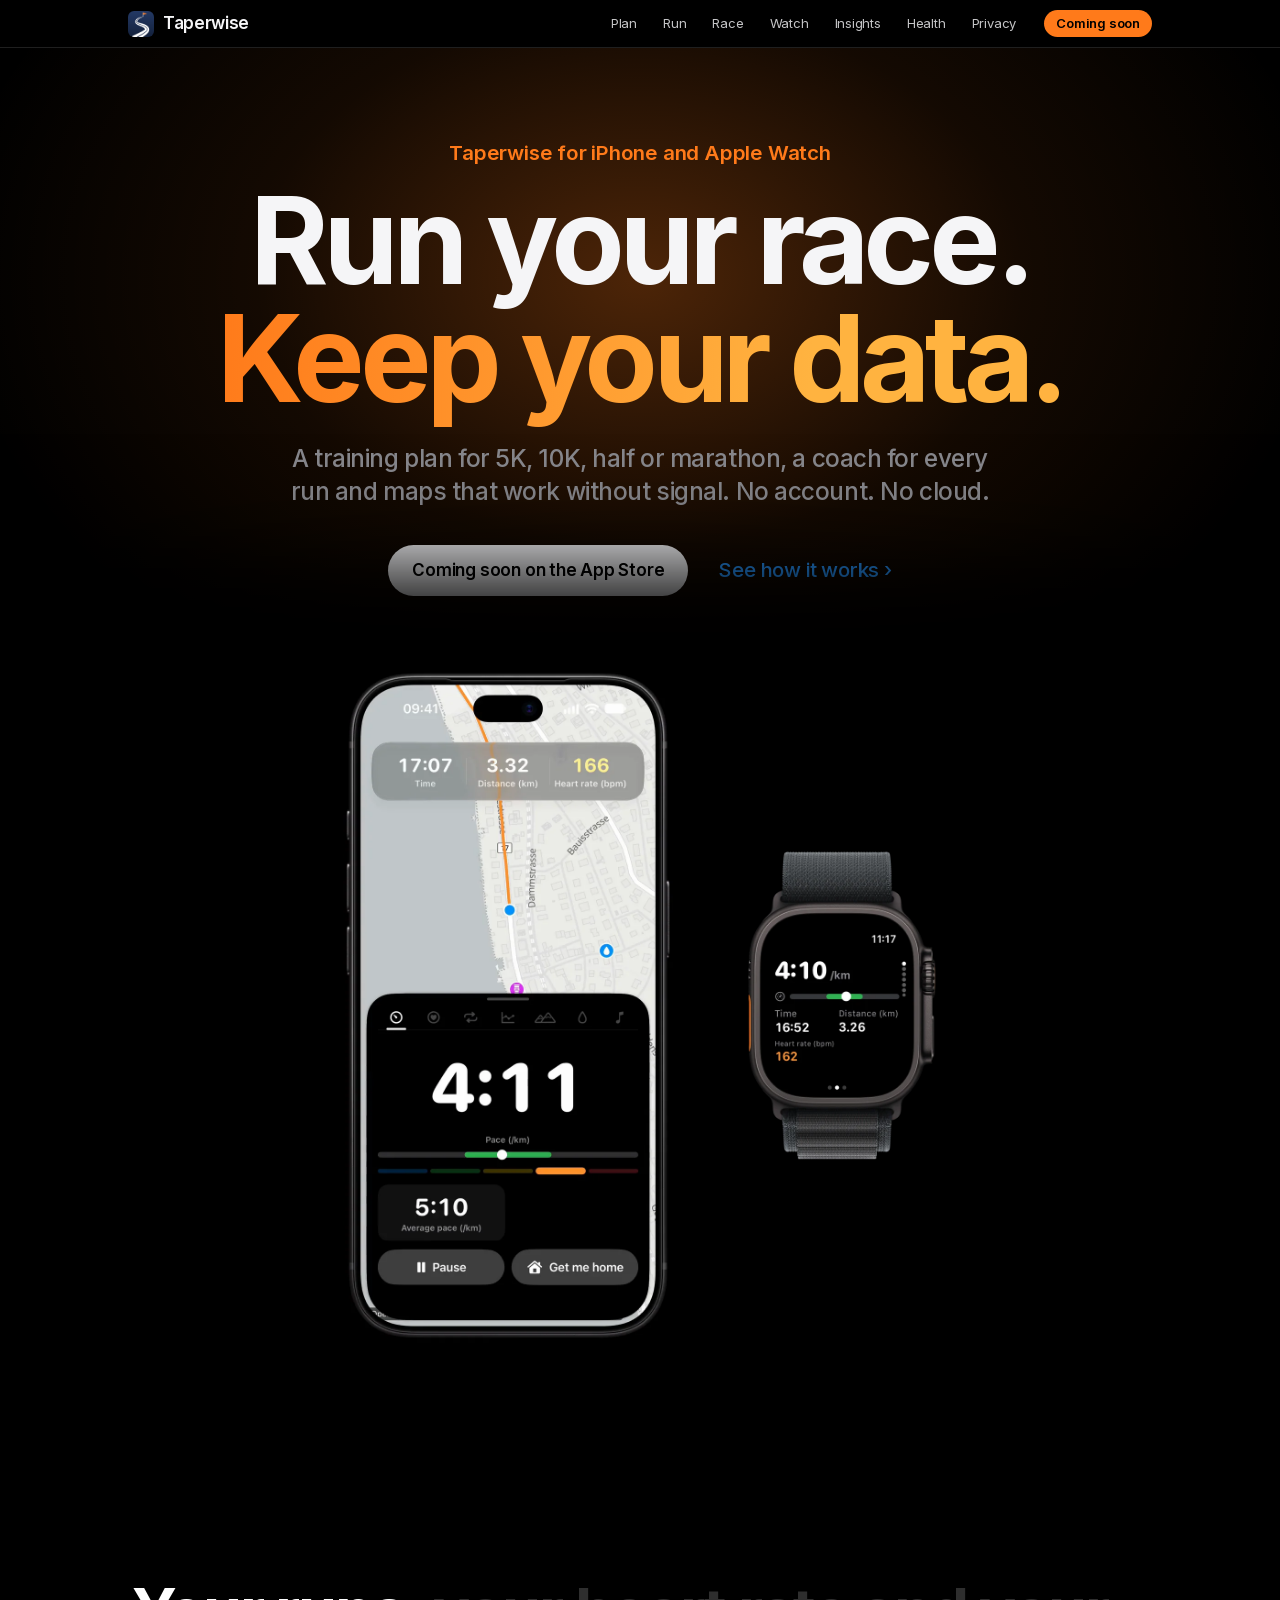
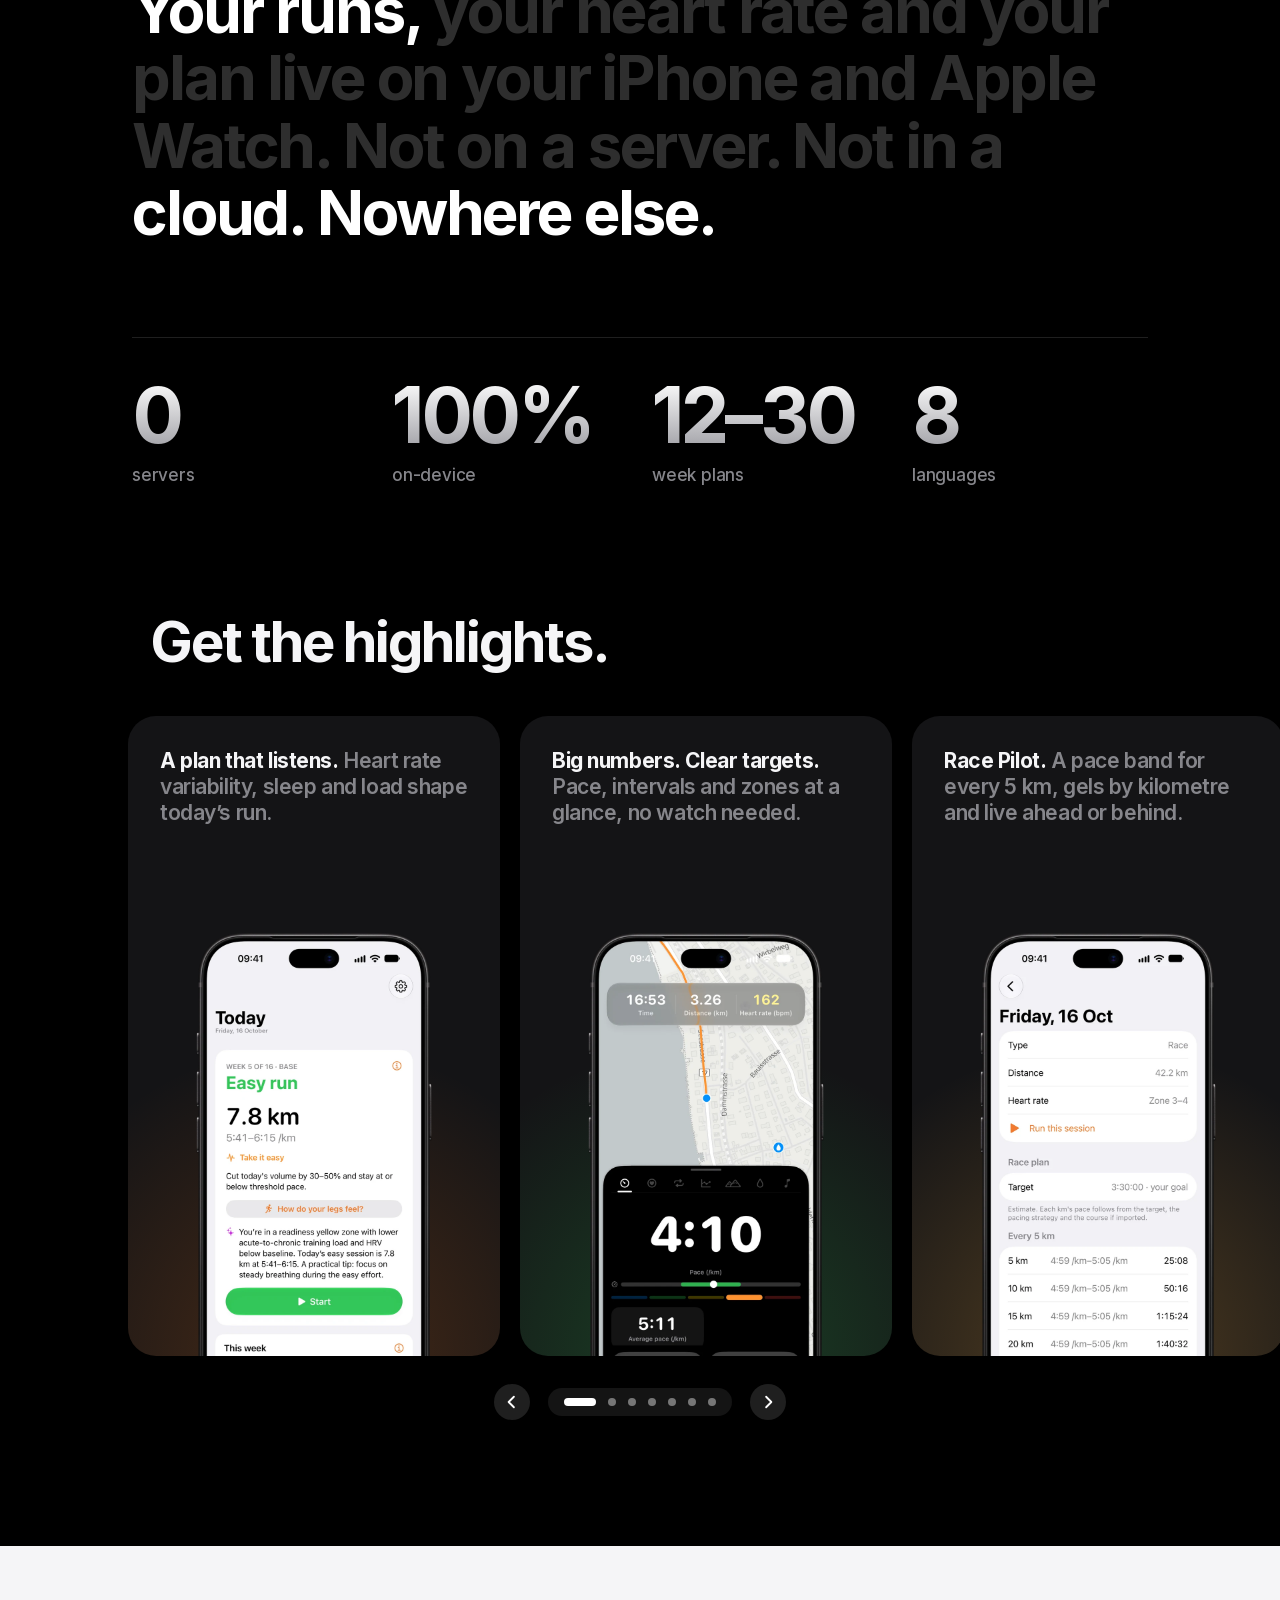
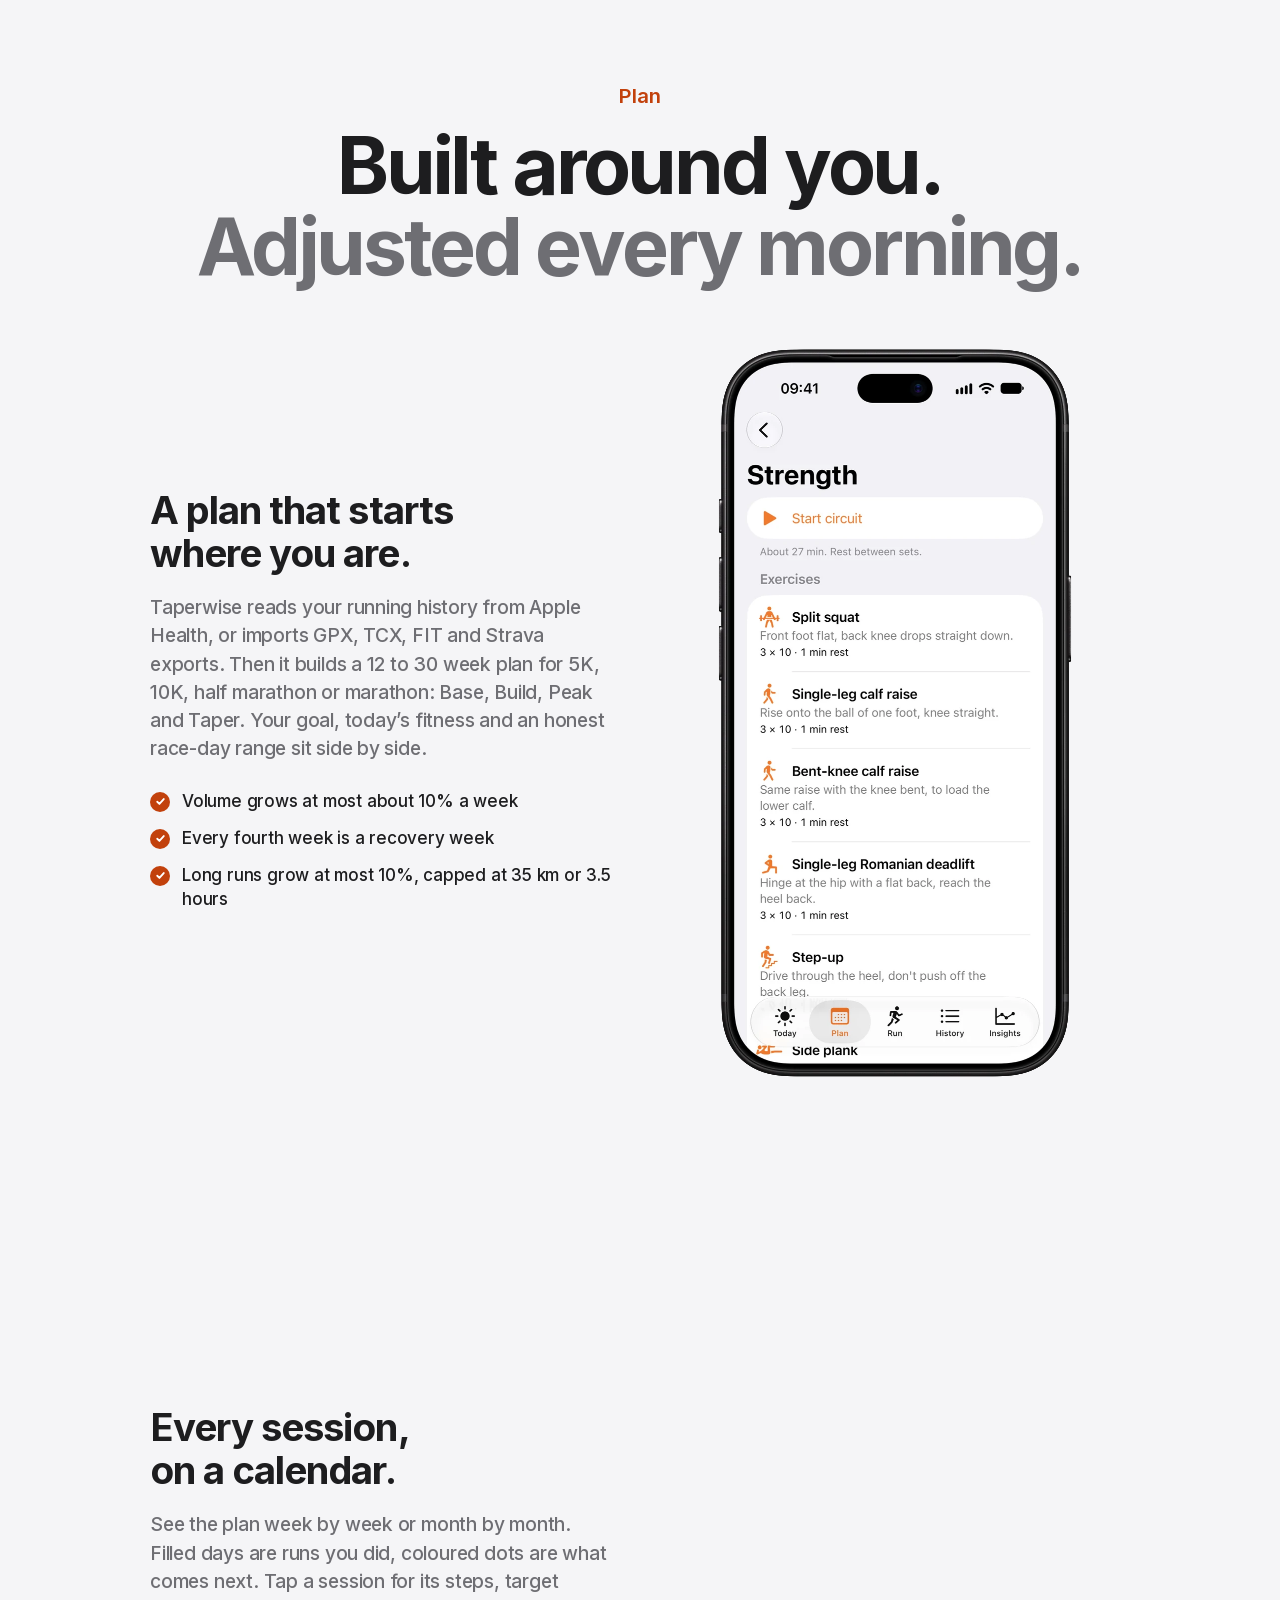
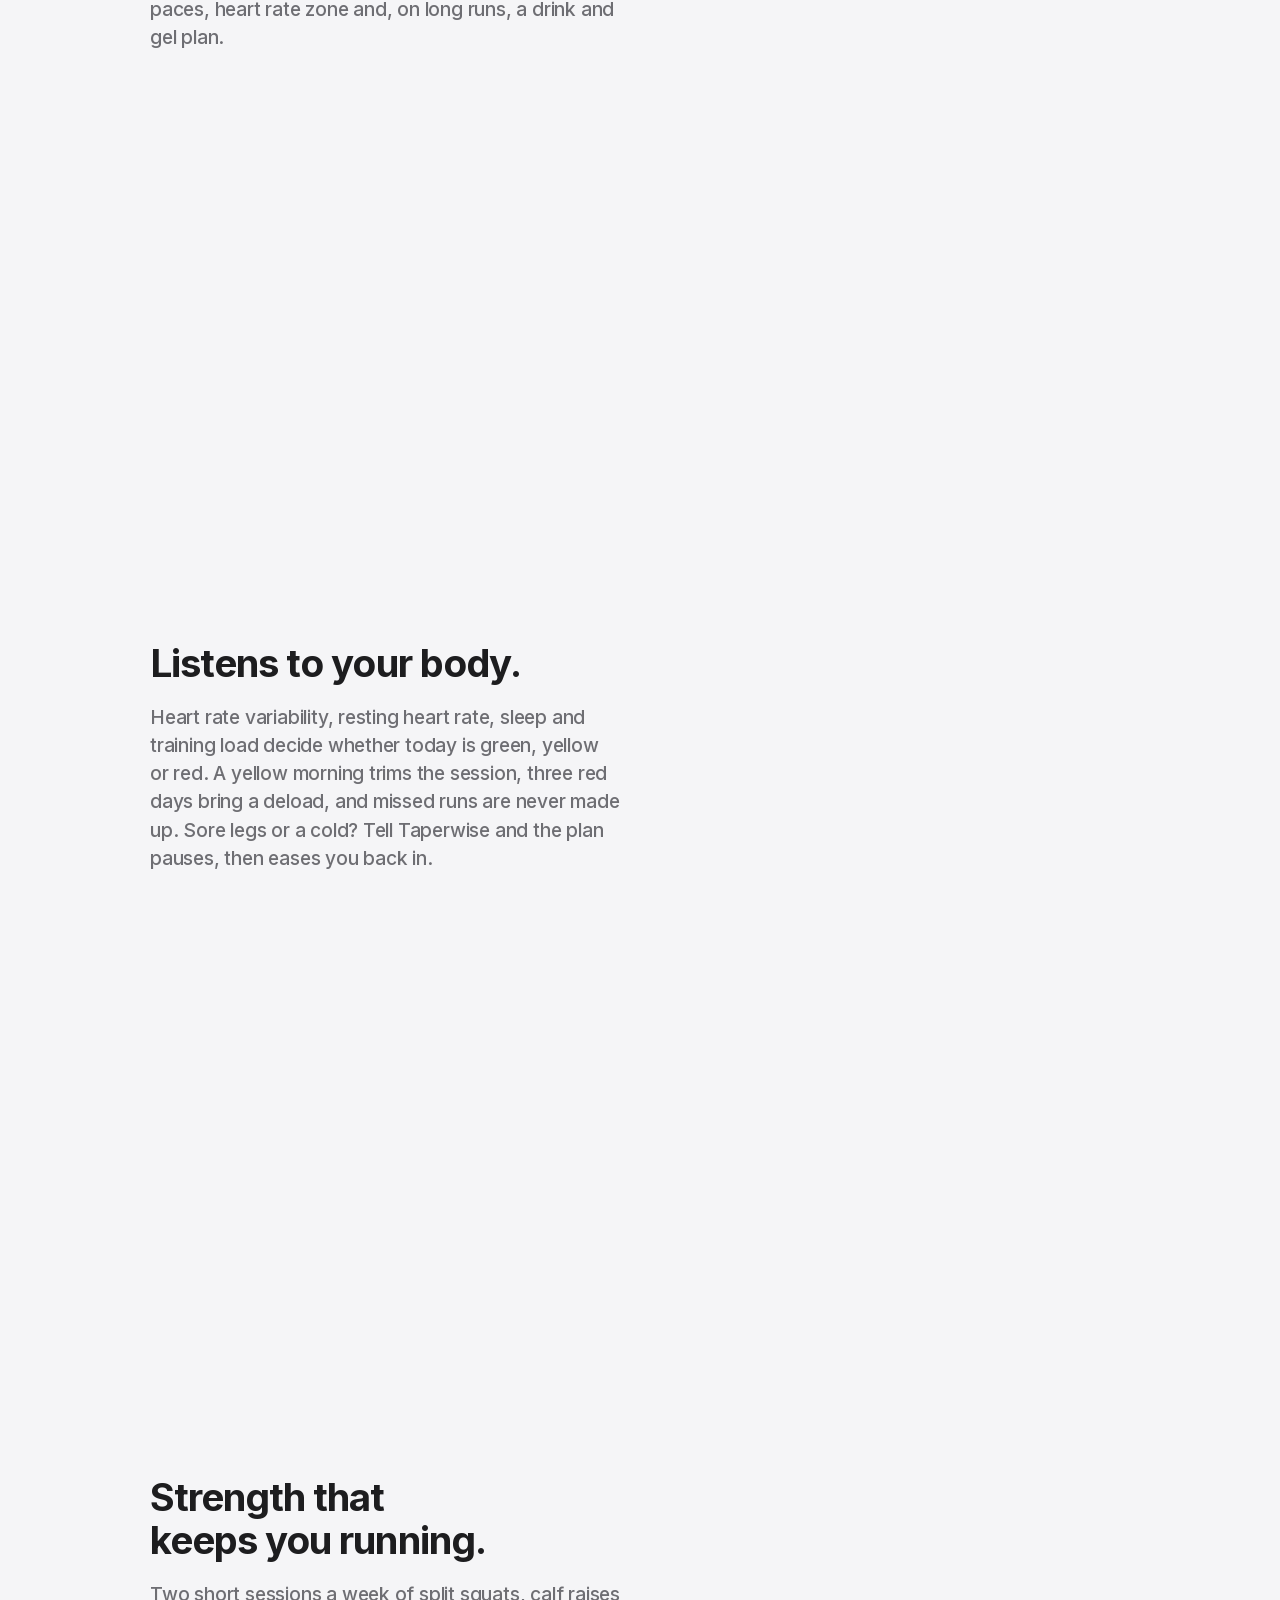
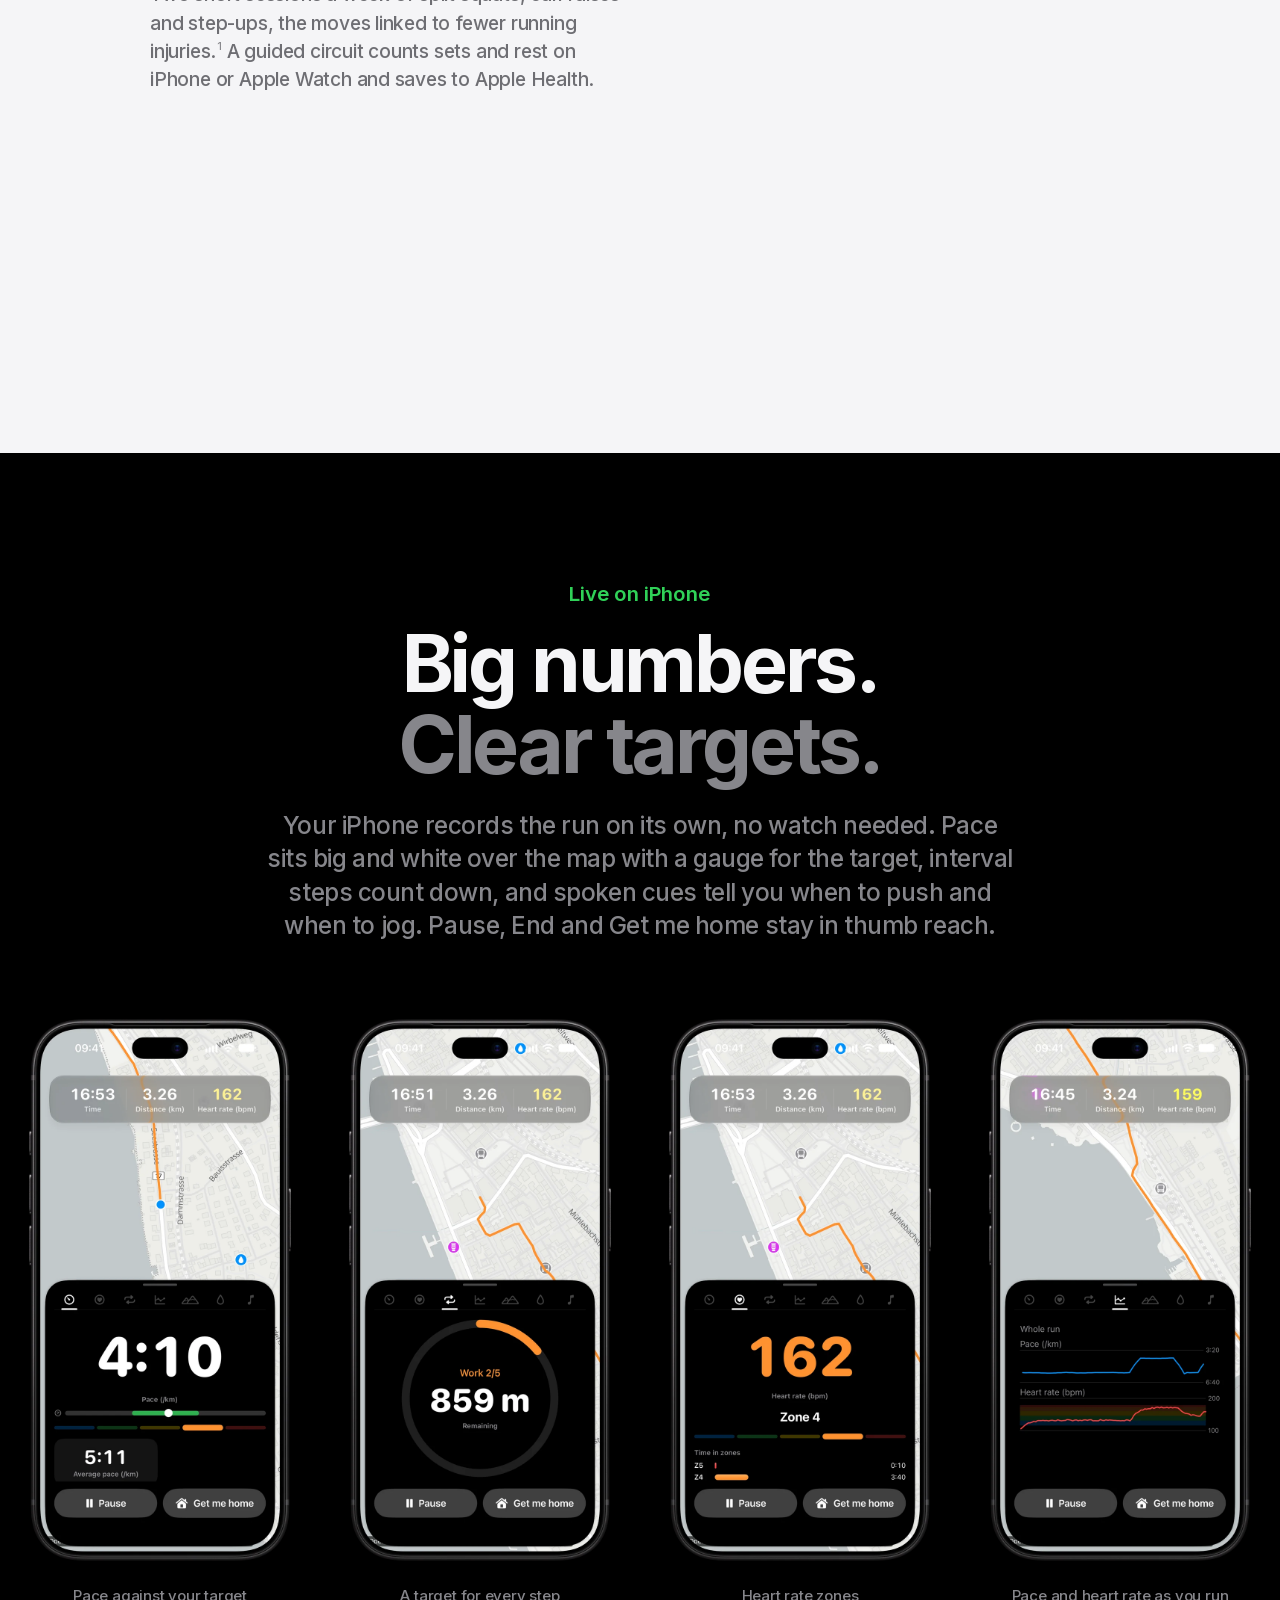
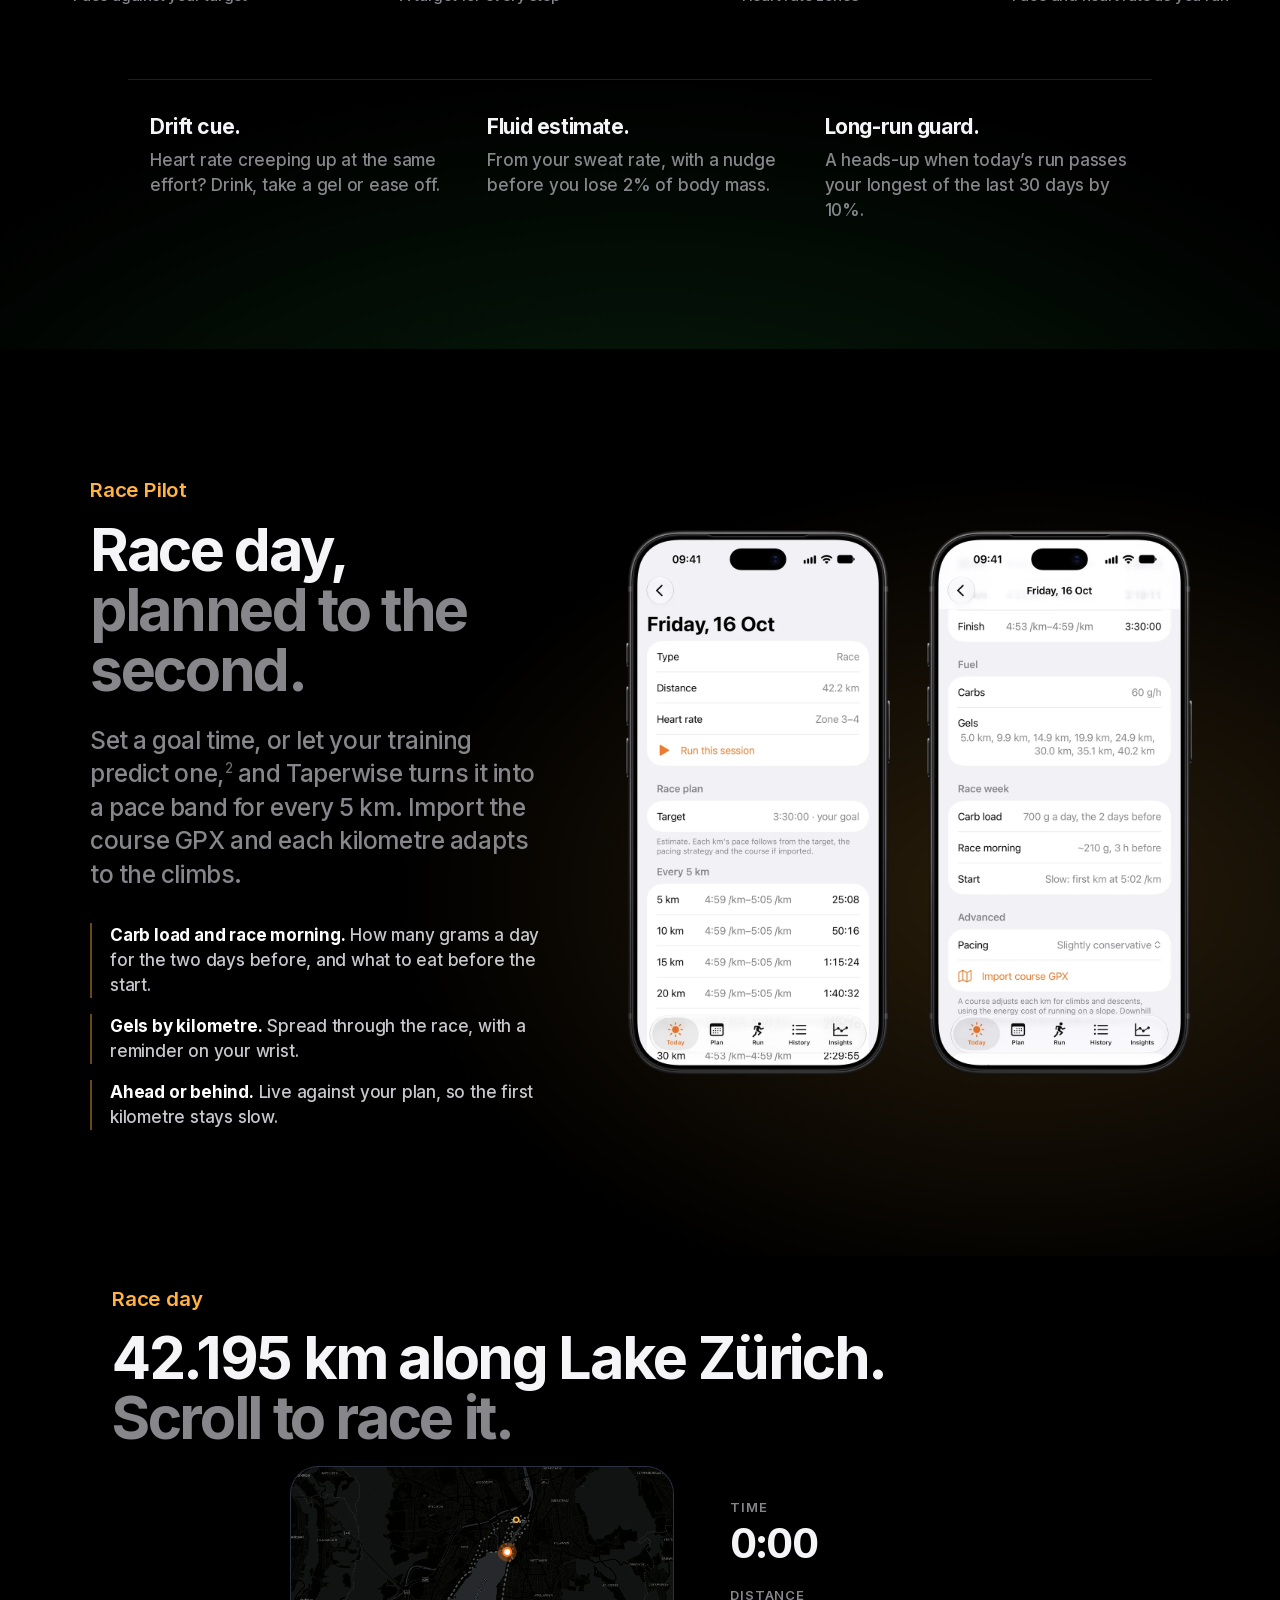
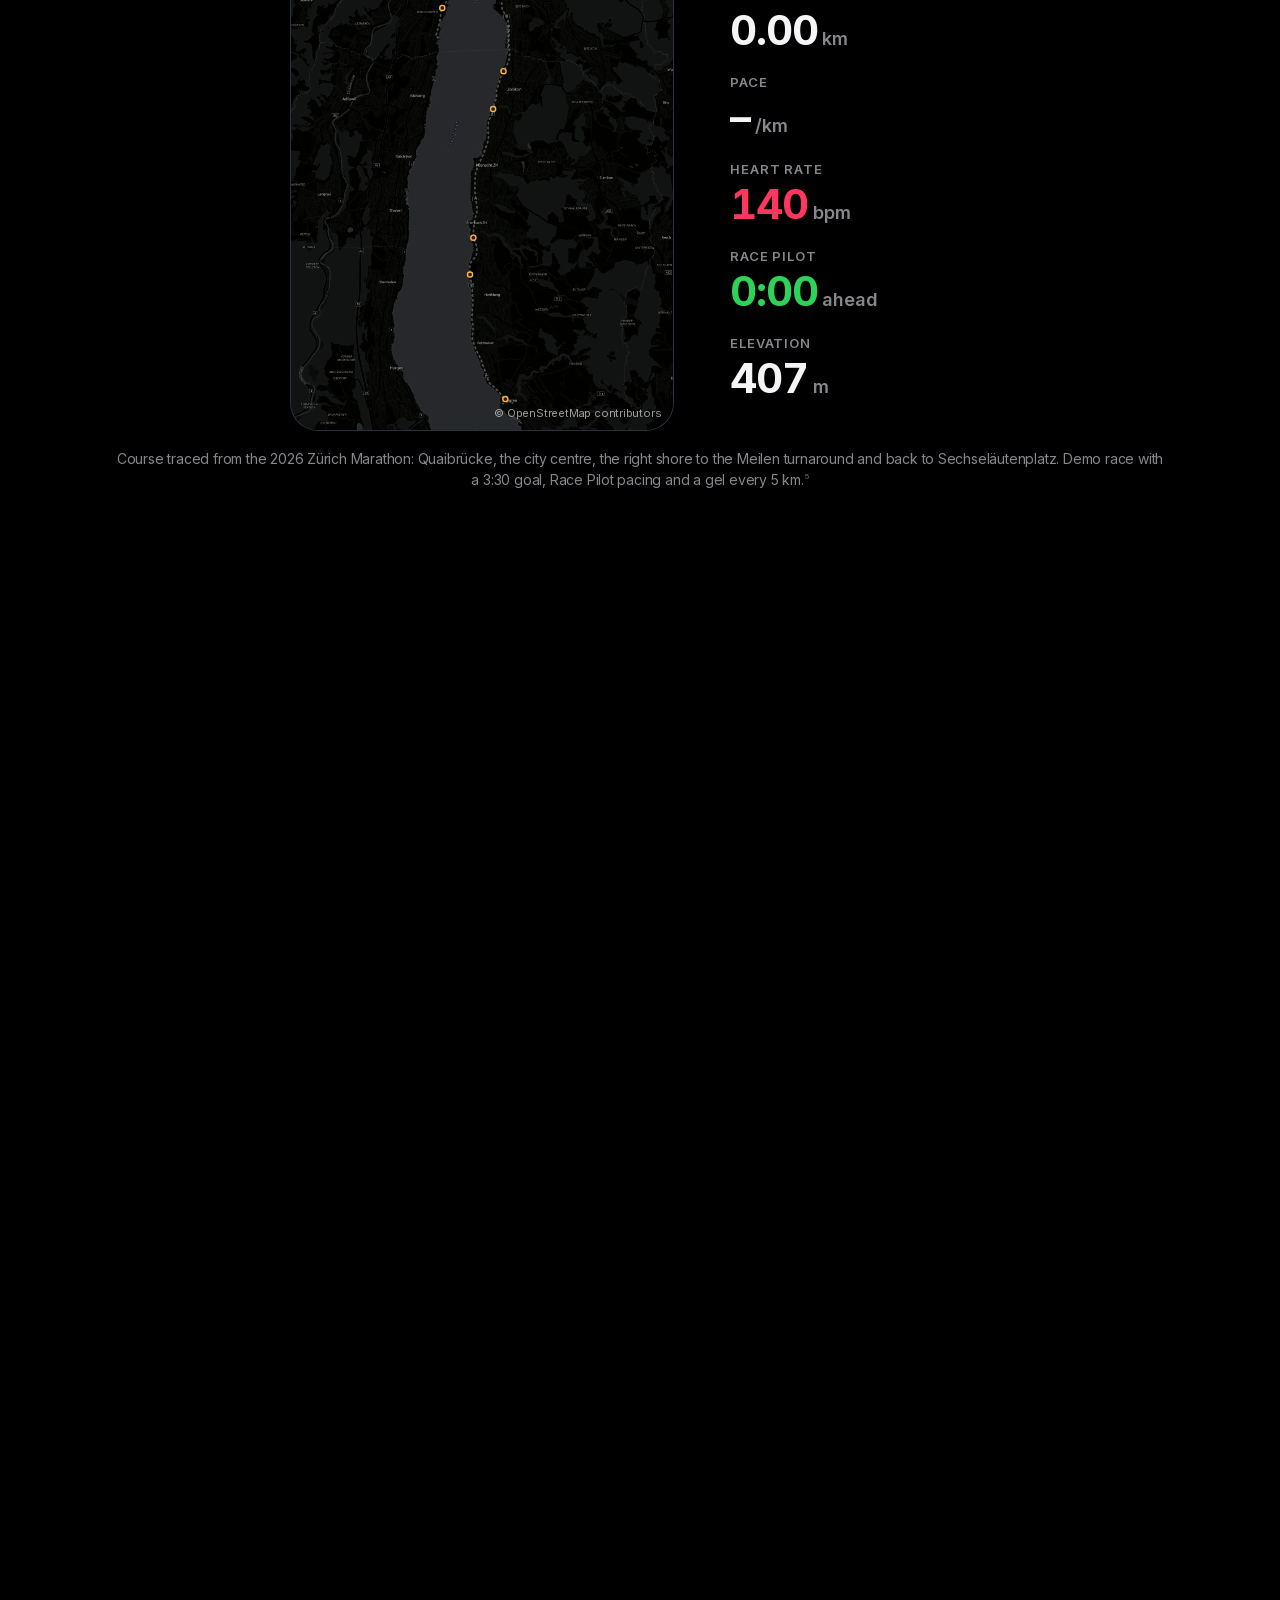
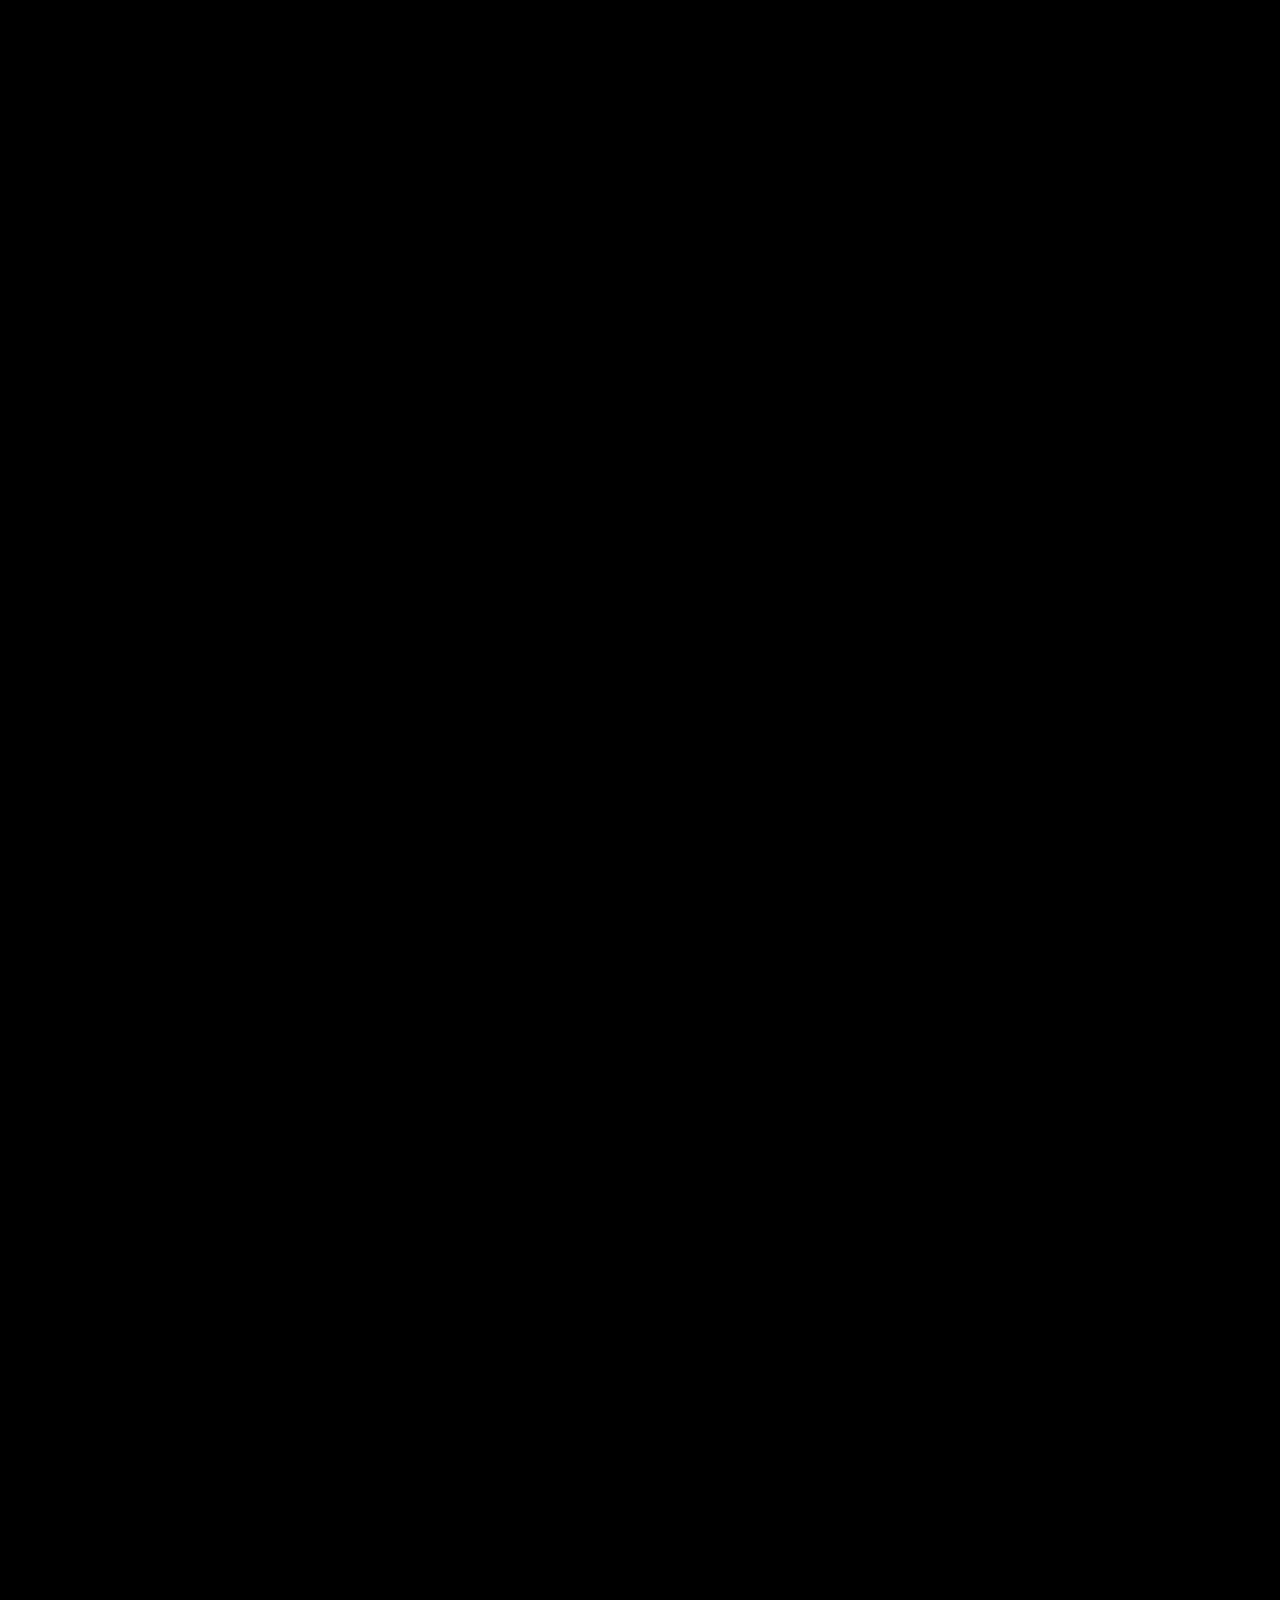
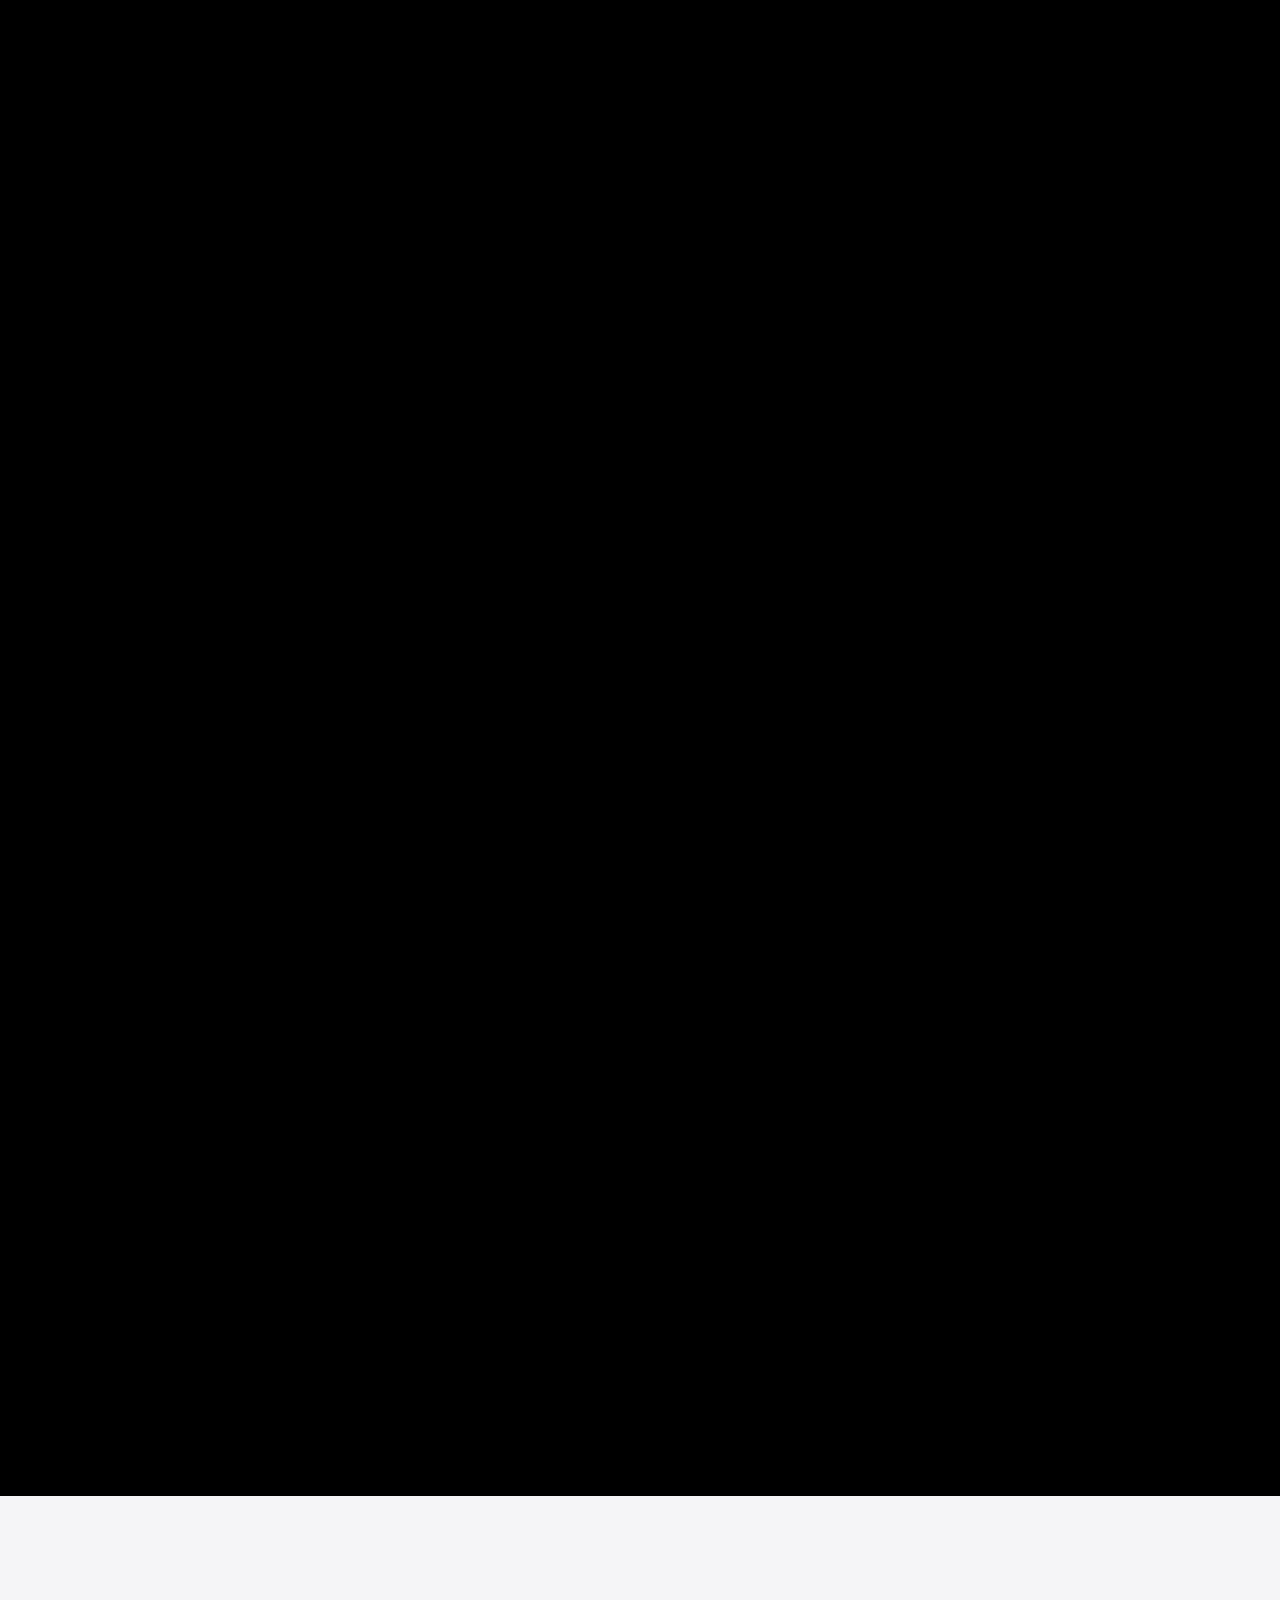
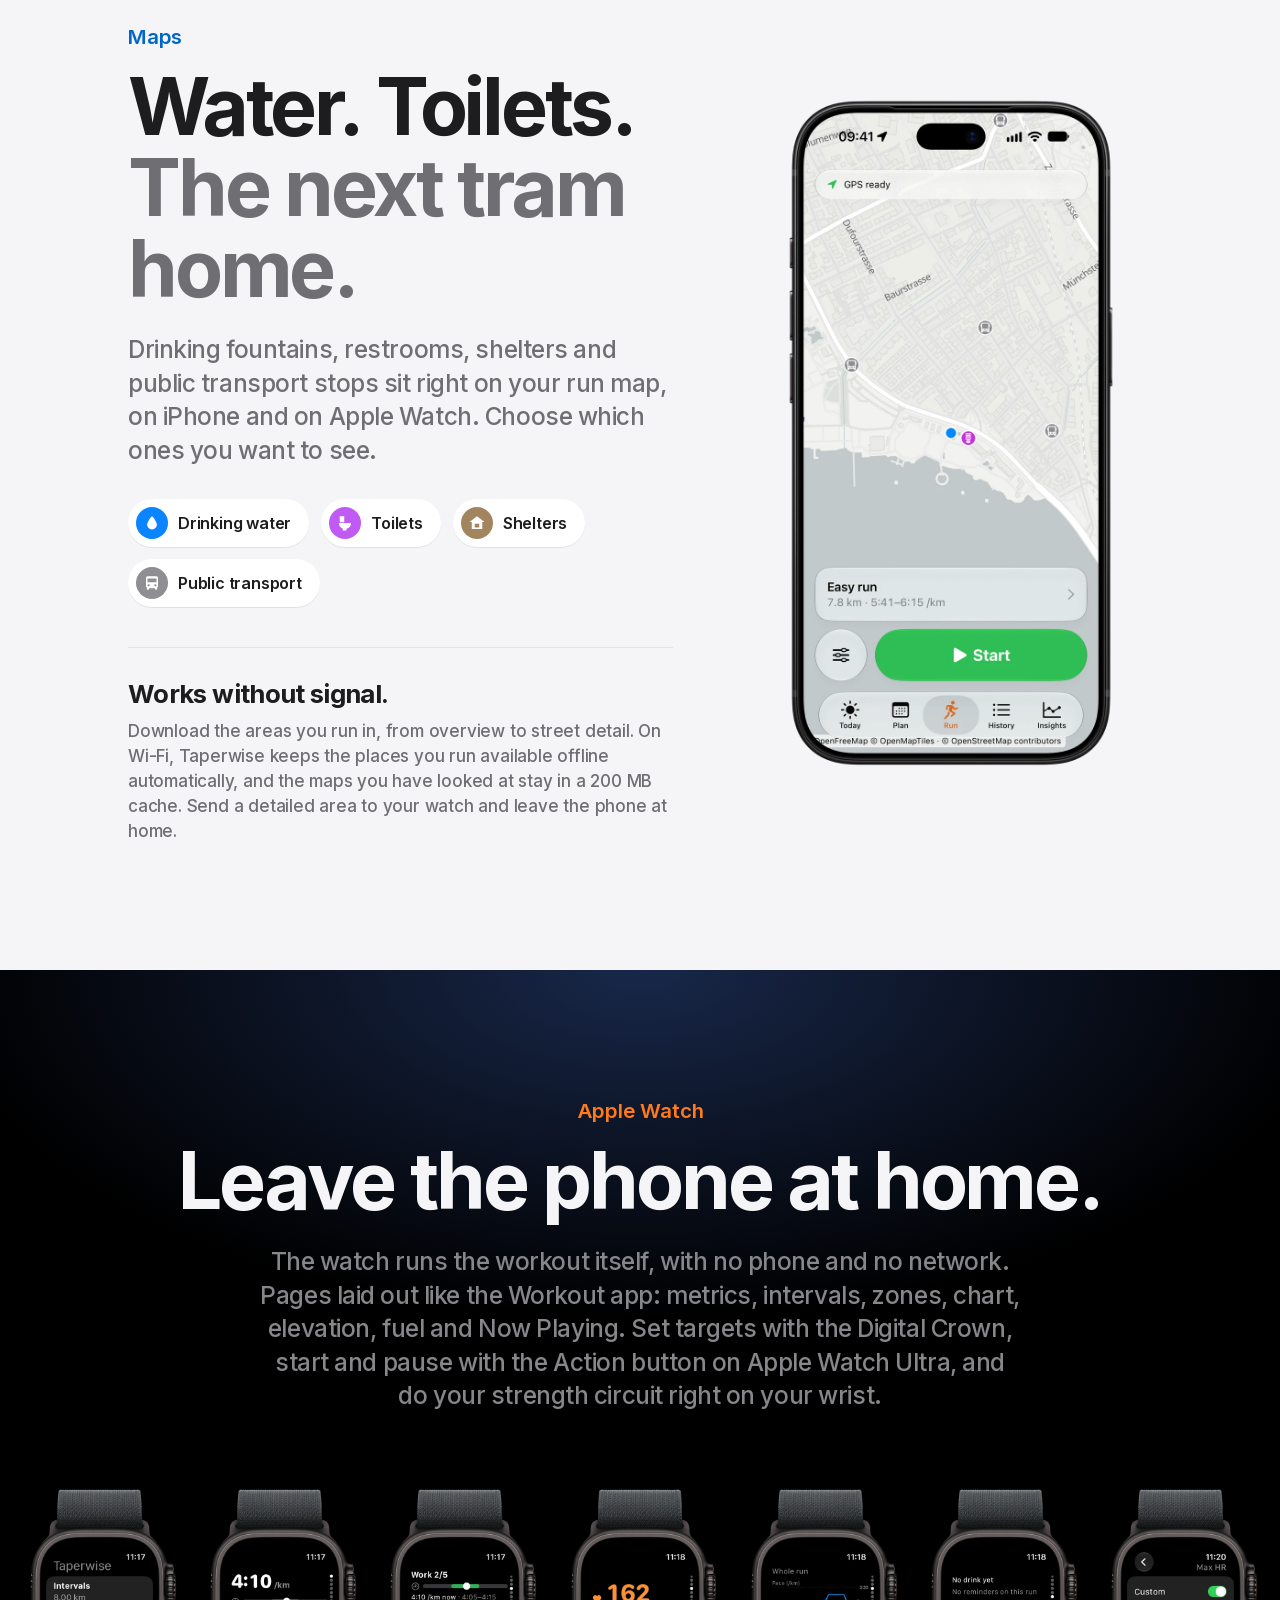
==== commit 307f4655: "New app design screenshots, Zürich Marathon replay, highlights gallery, Apple Health chapter Every i" ====
--- a/index.html
+++ b/index.html
@@ -3,241 +3,322 @@
 <head>
 <meta charset="utf-8">
 <meta name="viewport" content="width=device-width, initial-scale=1, viewport-fit=cover">
-<title>Taperwise · Race training for iPhone and Apple Watch</title>
-<meta name="description" content="Plan your 5K, 10K, half or marathon, run with live coaching on iPhone and Apple Watch, offline maps with water, toilets and transit, and on-device Apple Intelligence. No account, no cloud.">
+<title data-i18n="meta.title">Taperwise · Marathon training app for iPhone and Apple Watch</title>
+<meta name="description" data-i18n-attr="content:meta.description" content="Marathon, half marathon, 10K and 5K plans that adapt to heart rate, HRV and sleep. Live coaching and offline maps on iPhone and Apple Watch. No account, no cloud.">
 <meta name="theme-color" content="#000000">
-<meta property="og:title" content="Taperwise">
-<meta property="og:description" content="Race training for iPhone and Apple Watch. Offline maps, on-device coaching, no cloud.">
-<meta property="og:image" content="assets/img/icon.png">
+<meta property="og:title" data-i18n-attr="content:meta.title" content="Taperwise · Marathon training app for iPhone and Apple Watch">
+<meta property="og:site_name" content="Taperwise">
+<meta property="og:locale" content="en_US">
+<meta property="og:type" content="website">
+<meta property="og:url" content="https://taperwise.run/">
+<meta name="twitter:card" content="summary">
+<meta property="og:description" data-i18n-attr="content:og.description" content="Race training for iPhone and Apple Watch. Offline maps, on-device coaching, no cloud.">
+<meta property="og:image" content="https://taperwise.run/assets/img/icon.png">
+<link rel="canonical" href="https://taperwise.run/">
+<link rel="alternate" hreflang="en" href="https://taperwise.run/">
+<link rel="alternate" hreflang="de" href="https://taperwise.run/de/">
+<link rel="alternate" hreflang="fr" href="https://taperwise.run/fr/">
+<link rel="alternate" hreflang="it" href="https://taperwise.run/it/">
+<link rel="alternate" hreflang="es" href="https://taperwise.run/es/">
+<link rel="alternate" hreflang="pt-BR" href="https://taperwise.run/pt-br/">
+<link rel="alternate" hreflang="nl" href="https://taperwise.run/nl/">
+<link rel="alternate" hreflang="ja" href="https://taperwise.run/ja/">
+<link rel="alternate" hreflang="x-default" href="https://taperwise.run/">
+<link rel="alternate" type="text/markdown" href="https://taperwise.run/index.md">
+<script type="application/ld+json">{"@context": "https://schema.org", "@type": "MobileApplication", "name": "Taperwise", "operatingSystem": "iOS, watchOS", "applicationCategory": "HealthApplication", "applicationSubCategory": "Running", "description": "Marathon, half marathon, 10K and 5K plans that adapt to heart rate, HRV and sleep. Live coaching and offline maps on iPhone and Apple Watch. No account, no cloud.", "url": "https://taperwise.run/", "image": "https://taperwise.run/assets/img/icon.png", "inLanguage": "en", "publisher": {"@type": "Organization", "name": "BitSpire GmbH", "email": "apps@bitspire.ch"}}</script>
 <link rel="icon" href="assets/img/icon.png">
 <link rel="apple-touch-icon" href="assets/img/apple-touch-icon.png">
 <link rel="stylesheet" href="assets/site.css">
+<script>document.documentElement.classList.add('js')</script>
 </head>
 <body>
 
 <nav class="nav">
   <a class="brand" href="#top"><img src="assets/img/icon.png" alt="" width="26" height="26">Taperwise</a>
   <div class="nav-links">
-    <a href="#plan">Plan</a>
-    <a href="#run">Run</a>
-    <a href="#race">Race</a>
-    <a href="#maps">Maps</a>
-    <a href="#watch">Watch</a>
-    <a href="#insights">Insights</a>
-    <a href="#coach">Coach</a>
-    <a href="privacy/">Privacy</a>
-  </div>
-  <span class="nav-cta">Coming soon</span>
+    <a data-i18n="nav.plan" href="#plan">Plan</a>
+    <a data-i18n="nav.run" href="#run">Run</a>
+    <a data-i18n="nav.race" href="#race">Race</a>
+    <a data-i18n="nav.watch" href="#watch">Watch</a>
+    <a data-i18n="nav.insights" href="#insights">Insights</a>
+    <a data-i18n="nav.health" href="#health">Health</a>
+    <a data-i18n="nav.privacy" href="privacy/">Privacy</a>
+  </div>
+  <span data-i18n="nav.soon" class="nav-cta">Coming soon</span>
 </nav>
 
 <header class="hero dark" id="top">
   <div class="hero-copy">
-    <p class="eyebrow reveal">Taperwise for iPhone and Apple Watch</p>
-    <h1 class="reveal">Run your race.<br><span class="grad">Keep your data.</span></h1>
-    <p class="lead reveal">A training plan for 5K, 10K, half or marathon, a coach for every run and maps that work without signal. No account. No cloud.</p>
+    <p data-i18n="hero.eyebrow" class="eyebrow reveal">Taperwise for iPhone and Apple Watch</p>
+    <h1 data-i18n="hero.title" class="reveal">Run your race.<br><span class="grad">Keep your data.</span></h1>
+    <p data-i18n="hero.lead" class="lead reveal">A training plan for 5K, 10K, half or marathon, a coach for every run and maps that work without signal. No account. No cloud.</p>
     <div class="cta reveal">
-      <span class="store">Coming soon on the App Store</span>
-      <a class="more" href="#plan">See how it works</a>
+      <span data-i18n="hero.store" class="store">Coming soon on the App Store</span>
+      <a data-i18n="hero.more" class="more" href="#plan">See how it works</a>
     </div>
   </div>
   <div class="hero-devices fade">
-    <video class="dev-phone" src="assets/video/run.mp4" poster="assets/video/run-poster.webp" autoplay muted loop playsinline width="720" height="1472" aria-label="Taperwise live run on iPhone: the route on the map and a pace of 4:11 per km inside the target band"></video>
-    <img class="dev-watch" src="assets/img/watch-metrics.webp" width="440" height="704" alt="Taperwise on Apple Watch Ultra: pace 4:10 per km on target, heart rate 162">
+    <video class="dev-phone" src="assets/video/run.mp4" poster="assets/video/run-poster.webp" autoplay muted loop playsinline width="720" height="1472" data-i18n-attr="aria-label:hero.video" aria-label="Taperwise live run on iPhone: the route on the map and a pace of 4:11 per km inside the target band"></video>
+    <img class="dev-watch" src="assets/img/watch-metrics.webp" width="440" height="704" data-i18n-attr="alt:hero.watch" alt="Taperwise on Apple Watch: pace 4:10 per km on target, heart rate 162">
   </div>
 </header>
 
 <section class="dark statement">
-  <p class="words" data-words>Your runs, your heart rate and your plan live on your iPhone and Apple Watch. Not on a server. Not in a cloud. Nowhere else.</p>
+  <p data-i18n="statement.text" class="words" data-words>Your runs, your heart rate and your plan live on your iPhone and Apple Watch. Not on a server. Not in a cloud. Nowhere else.</p>
   <dl class="stats">
-    <div class="reveal"><dd>0</dd><dt>servers</dt></div>
-    <div class="reveal"><dd>100%</dd><dt>on-device</dt></div>
-    <div class="reveal"><dd>12–30</dd><dt>week plans</dt></div>
-    <div class="reveal"><dd>8</dd><dt>languages</dt></div>
+    <div class="reveal"><dd>0</dd><dt data-i18n="stats.servers">servers</dt></div>
+    <div class="reveal"><dd>100%</dd><dt data-i18n="stats.ondevice">on-device</dt></div>
+    <div class="reveal"><dd>12–30</dd><dt data-i18n="stats.plans">week plans</dt></div>
+    <div class="reveal"><dd>8</dd><dt data-i18n="stats.languages">languages</dt></div>
   </dl>
+</section>
+
+<section class="dark highlights" aria-labelledby="hl-title">
+  <div class="hl-head reveal">
+    <h2 id="hl-title" data-i18n="hl.title">Get the highlights.</h2>
+  </div>
+  <div class="hl-track" data-hl>
+    <a class="hl-card hl-plan" href="#plan">
+      <p data-i18n="hl.plan"><strong>A plan that listens.</strong> Heart rate variability, sleep and load shape today’s run.</p>
+      <img src="assets/img/phone-today.webp" width="720" height="1472" alt="" loading="lazy">
+    </a>
+    <a class="hl-card hl-run" href="#run">
+      <p data-i18n="hl.run"><strong>Big numbers. Clear targets.</strong> Pace, intervals and zones at a glance, no watch needed.</p>
+      <img src="assets/img/phone-run-metrics.webp" width="720" height="1472" alt="" loading="lazy">
+    </a>
+    <a class="hl-card hl-race" href="#race">
+      <p data-i18n="hl.race"><strong>Race Pilot.</strong> A pace band for every 5 km, gels by kilometre and live ahead or behind.</p>
+      <img src="assets/img/phone-race-pilot.webp" width="720" height="1472" alt="" loading="lazy">
+    </a>
+    <a class="hl-card hl-watch" href="#watch">
+      <p data-i18n="hl.watch"><strong>Leave the phone at home.</strong> The whole run on Apple Watch, with offline maps.</p>
+      <img class="hl-watch-img" src="assets/img/watch-metrics.webp" width="440" height="704" alt="" loading="lazy">
+    </a>
+    <a class="hl-card hl-insights" href="#insights">
+      <p data-i18n="hl.insights"><strong>Watch your fitness grow.</strong> VDOT, overnight HRV, training load and seven more insights.</p>
+      <img src="assets/img/phone-recovery.webp" width="720" height="1472" alt="" loading="lazy">
+    </a>
+    <a class="hl-card hl-health" href="#health">
+      <p data-i18n="hl.health"><strong>Your Apple Health zones.</strong> The same heart rate zones as Fitness and the Workout app.</p>
+      <img src="assets/img/phone-settings-zones.webp" width="720" height="1472" alt="" loading="lazy">
+    </a>
+    <a class="hl-card hl-private" href="#private">
+      <p data-i18n="hl.private"><strong>No account. No servers.</strong> Your runs stay on your iPhone, your Apple Watch and in Apple Health.</p>
+      <span class="hl-lock" aria-hidden="true"><svg viewBox="0 0 24 24"><path fill="currentColor" d="M12 2a5 5 0 0 0-5 5v3H6a2 2 0 0 0-2 2v8a2 2 0 0 0 2 2h12a2 2 0 0 0 2-2v-8a2 2 0 0 0-2-2h-1V7a5 5 0 0 0-5-5Zm-3 8V7a3 3 0 1 1 6 0v3H9Z"/></svg></span>
+    </a>
+  </div>
+  <div class="hl-nav">
+    <button class="hl-arrow" type="button" data-step="-1" data-i18n-attr="aria-label:hl.prev" aria-label="Previous"><svg viewBox="0 0 24 24" aria-hidden="true"><path d="m14.5 5-7 7 7 7"/></svg></button>
+    <div class="hl-dots" role="tablist"></div>
+    <button class="hl-arrow" type="button" data-step="1" data-i18n-attr="aria-label:hl.next" aria-label="Next"><svg viewBox="0 0 24 24" aria-hidden="true"><path d="m9.5 5 7 7-7 7"/></svg></button>
+  </div>
 </section>
 
 <section class="light story-wrap" id="plan">
   <div class="section-head reveal">
-    <p class="eyebrow">Plan</p>
-    <h2>Built around you.<br><span class="soft">Adjusted every morning.</span></h2>
+    <p data-i18n="plan.eyebrow" class="eyebrow">Plan</p>
+    <h2 data-i18n="plan.title">Built around you.<br><span class="soft">Adjusted every morning.</span></h2>
   </div>
   <div class="story">
     <div class="story-text">
       <article class="step" data-shot="0">
-        <img class="step-phone" src="assets/img/phone-plan.webp" width="720" height="1472" alt="Taperwise plan: marathon in 76 days, finish goal, race-day estimate 3:24 to 3:40, on track with 200.9 of 203 km" loading="lazy">
-        <h3>A plan that starts where you are.</h3>
-        <p>Taperwise reads your running history from Apple Health, or imports GPX, TCX, FIT and Strava exports. Then it builds a 12 to 30 week plan for 5K, 10K, half marathon or marathon: Base, Build, Peak and Taper. Your goal, today’s fitness and an honest race-day range sit side by side.</p>
+        <img class="step-phone" src="assets/img/phone-plan.webp" width="720" height="1472" data-i18n-attr="alt:plan.adapt.alt" alt="Taperwise plan: marathon in 76 days, finish goal, race-day estimate 3:22 to 3:38, on track with 209.9 of 229 km" loading="lazy">
+        <h3 data-i18n="plan.adapt.title">A plan that starts where you are.</h3>
+        <p data-i18n="plan.adapt.text">Taperwise reads your running history from Apple Health, or imports GPX, TCX, FIT and Strava exports. Then it builds a 12 to 30 week plan for 5K, 10K, half marathon or marathon: Base, Build, Peak and Taper. Your goal, today’s fitness and an honest race-day range sit side by side.</p>
         <ul class="ticks">
-          <li>Volume grows at most about 10% a week</li>
-          <li>Every fourth week is a recovery week</li>
-          <li>Long runs grow at most 10%, capped at 35 km or 3.5 hours</li>
+          <li data-i18n="plan.adapt.tick1">Volume grows at most about 10% a week</li>
+          <li data-i18n="plan.adapt.tick2">Every fourth week is a recovery week</li>
+          <li data-i18n="plan.adapt.tick3">Long runs grow at most 10%, capped at 35 km or 3.5 hours</li>
         </ul>
       </article>
       <article class="step" data-shot="1">
-        <img class="step-phone" src="assets/img/phone-plan-calendar.webp" width="720" height="1472" alt="Plan calendar for October with completed runs and planned sessions" loading="lazy">
-        <h3>Every session, on a calendar.</h3>
-        <p>See the plan week by week or month by month. Filled days are runs you did, coloured dots are what comes next. Tap a session for its steps, target paces, heart rate zone and, on long runs, a drink and gel plan.</p>
+        <img class="step-phone" src="assets/img/phone-plan-calendar.webp" width="720" height="1472" data-i18n-attr="alt:plan.calendar.alt" alt="Plan calendar for October with completed runs and planned sessions" loading="lazy">
+        <h3 data-i18n="plan.calendar.title">Every session, on a calendar.</h3>
+        <p data-i18n="plan.calendar.text">See the plan week by week or month by month. Filled days are runs you did, coloured dots are what comes next. Tap a session for its steps, target paces, heart rate zone and, on long runs, a drink and gel plan.</p>
       </article>
       <article class="step" data-shot="2">
-        <img class="step-phone" src="assets/img/phone-today.webp" width="720" height="1472" alt="Taperwise Today: easy run, 10.9 km, take it easy, cut today’s volume by 30 to 50%, and a coach note" loading="lazy">
-        <h3>Listens to your body.</h3>
-        <p>Heart rate variability, resting heart rate, sleep and training load decide whether today is green, yellow or red. A yellow morning trims the session, three red days bring a deload, and missed runs are never made up. Sore legs or a cold? Tell Taperwise and the plan pauses, then eases you back in.</p>
+        <img class="step-phone" src="assets/img/phone-today.webp" width="720" height="1472" data-i18n-attr="alt:plan.today.alt" alt="Taperwise Today: easy run, 7.8 km at 5:41 to 6:15 per km, take it easy, cut today’s volume by 30 to 50%, and a coach note" loading="lazy">
+        <h3 data-i18n="plan.today.title">Listens to your body.</h3>
+        <p data-i18n="plan.today.text">Heart rate variability, resting heart rate, sleep and training load decide whether today is green, yellow or red. A yellow morning trims the session, three red days bring a deload, and missed runs are never made up. Sore legs or a cold? Tell Taperwise and the plan pauses, then eases you back in.</p>
       </article>
       <article class="step" data-shot="3">
-        <img class="step-phone" src="assets/img/phone-strength.webp" width="720" height="1472" alt="Strength: split squat, calf raises, single-leg Romanian deadlift and step-up, about 27 minutes" loading="lazy">
-        <h3>Strength that keeps you running.</h3>
-        <p>Two short sessions a week of split squats, calf raises and step-ups, the moves linked to fewer running injuries. A guided circuit counts sets and rest on iPhone or Apple Watch and saves to Apple Health.</p>
+        <img class="step-phone" src="assets/img/phone-strength.webp" width="720" height="1472" data-i18n-attr="alt:plan.strength.alt" alt="Strength: split squat, calf raises, single-leg Romanian deadlift and step-up, about 27 minutes" loading="lazy">
+        <h3 data-i18n="plan.strength.title">Strength that keeps you running.</h3>
+        <p data-i18n="plan.strength.text">Two short sessions a week of split squats, calf raises and step-ups, the moves linked to fewer running injuries.<sup><a href="#fn1">1</a></sup> A guided circuit counts sets and rest on iPhone or Apple Watch and saves to Apple Health.</p>
       </article>
     </div>
     <div class="story-device">
-      <img class="on" src="assets/img/phone-plan.webp" width="720" height="1472" alt="">
-      <img src="assets/img/phone-plan-calendar.webp" width="720" height="1472" alt="">
-      <img src="assets/img/phone-today.webp" width="720" height="1472" alt="">
-      <img src="assets/img/phone-strength.webp" width="720" height="1472" alt="">
-    </div>
-  </div>
-</section>
-
-<section class="dark replay" id="run" data-replay>
-  <div class="replay-sticky">
-    <div class="replay-head">
-      <p class="eyebrow">Run</p>
-      <h2>9 km along Lake Zürich.<br><span class="soft">Scroll to run it.</span></h2>
-    </div>
-    <div class="replay-stage">
-      <div class="replay-map">
-        <img src="assets/img/lake-map.jpg" alt="" width="900" height="1320">
-        <svg viewBox="0 0 900 1320" aria-hidden="true">
-          <path class="trail-ghost"></path>
-          <path class="trail"></path>
-          <circle class="runner-halo" r="24"></circle>
-          <circle class="runner" r="10"></circle>
-        </svg>
-        <span class="attribution">© OpenStreetMap contributors</span>
-      </div>
-      <dl class="hud">
-        <div><dt>Time</dt><dd data-hud="time">0:00</dd></div>
-        <div><dt>Distance</dt><dd><span data-hud="dist">0.00</span><small>km</small></dd></div>
-        <div><dt>Pace</dt><dd><span data-hud="pace">–</span><small>/km</small></dd></div>
-        <div class="hr"><dt>Heart rate</dt><dd><span data-hud="hr">–</span><small>bpm</small></dd></div>
-        <div><dt>Elevation</dt><dd><span data-hud="ele">–</span><small>m</small></dd></div>
-      </dl>
-    </div>
-    <p class="replay-note">Demo tempo run on the lakeside path: Bürkliplatz, Arboretum, Mythenquai and Wollishofen, out and back.</p>
-  </div>
-</section>
-
-<section class="dark live">
+      <img class="on" src="assets/img/phone-plan.webp" width="720" height="1472" alt="" loading="lazy">
+      <img src="assets/img/phone-plan-calendar.webp" width="720" height="1472" alt="" loading="lazy">
+      <img src="assets/img/phone-today.webp" width="720" height="1472" alt="" loading="lazy">
+      <img src="assets/img/phone-strength.webp" width="720" height="1472" alt="" loading="lazy">
+    </div>
+  </div>
+</section>
+
+<section class="dark live" id="run">
   <div class="section-head reveal">
-    <p class="eyebrow green">Live on iPhone</p>
-    <h2>Big numbers.<br><span class="soft">Clear targets.</span></h2>
-    <p class="lead">Your iPhone records the run on its own, no watch needed. Pace sits big and white over the map with a gauge for the target, interval steps count down, and spoken cues tell you when to push and when to jog. Pause, End and Get me home stay in thumb reach.</p>
+    <p data-i18n="live.eyebrow" class="eyebrow green">Live on iPhone</p>
+    <h2 data-i18n="live.title">Big numbers.<br><span class="soft">Clear targets.</span></h2>
+    <p data-i18n="live.lead" class="lead">Your iPhone records the run on its own, no watch needed. Pace sits big and white over the map with a gauge for the target, interval steps count down, and spoken cues tell you when to push and when to jog. Pause, End and Get me home stay in thumb reach.</p>
   </div>
   <div class="phone-row fade">
-    <figure><img src="assets/img/phone-run-metrics.webp" width="720" height="1472" alt="Live run: pace 4:10 per km inside the target band, average 5:11" loading="lazy"><figcaption>Pace against your target</figcaption></figure>
-    <figure><img src="assets/img/phone-run-interval.webp" width="720" height="1472" alt="Interval page: work 2 of 5, 859 m remaining" loading="lazy"><figcaption>A target for every step</figcaption></figure>
-    <figure><img src="assets/img/phone-run-zones.webp" width="720" height="1472" alt="Heart rate 162 in zone 4 with time in zones" loading="lazy"><figcaption>Heart rate zones</figcaption></figure>
-    <figure><img src="assets/img/phone-run-chart.webp" width="720" height="1472" alt="Pace and heart rate chart of the whole run" loading="lazy"><figcaption>Pace and heart rate as you run</figcaption></figure>
+    <figure><img src="assets/img/phone-run-metrics.webp" width="720" height="1472" data-i18n-attr="alt:live.pace.alt" alt="Live run: pace 4:10 per km inside the target band, average 5:11" loading="lazy"><figcaption data-i18n="live.pace.cap">Pace against your target</figcaption></figure>
+    <figure><img src="assets/img/phone-run-interval.webp" width="720" height="1472" data-i18n-attr="alt:live.interval.alt" alt="Interval page: work 2 of 5, 859 m remaining" loading="lazy"><figcaption data-i18n="live.interval.cap">A target for every step</figcaption></figure>
+    <figure><img src="assets/img/phone-run-zones.webp" width="720" height="1472" data-i18n-attr="alt:live.zones.alt" alt="Heart rate 162 in zone 4 with time in zones" loading="lazy"><figcaption data-i18n="live.zones.cap">Heart rate zones</figcaption></figure>
+    <figure><img src="assets/img/phone-run-chart.webp" width="720" height="1472" data-i18n-attr="alt:live.chart.alt" alt="Pace and heart rate chart of the whole run" loading="lazy"><figcaption data-i18n="live.chart.cap">Pace and heart rate as you run</figcaption></figure>
   </div>
   <ul class="cues reveal">
-    <li><strong>Drift cue.</strong> Heart rate creeping up at the same effort? Drink, take a gel or ease off.</li>
-    <li><strong>Fluid estimate.</strong> From your sweat rate, with a nudge before you lose 2% of body mass.</li>
-    <li><strong>Long-run guard.</strong> A heads-up when today’s run passes your longest of the last 30 days by 10%.</li>
+    <li data-i18n="live.cue1"><strong>Drift cue.</strong> Heart rate creeping up at the same effort? Drink, take a gel or ease off.</li>
+    <li data-i18n="live.cue2"><strong>Fluid estimate.</strong> From your sweat rate, with a nudge before you lose 2% of body mass.</li>
+    <li data-i18n="live.cue3"><strong>Long-run guard.</strong> A heads-up when today’s run passes your longest of the last 30 days by 10%.</li>
   </ul>
 </section>
 
 <section class="dark race" id="race">
   <div class="race-grid">
     <div class="race-copy reveal">
-      <p class="eyebrow amber">Race Pilot</p>
-      <h2>Race day,<br><span class="soft">planned to the second.</span></h2>
-      <p class="lead">Set a goal time, or let your training predict one, and Taperwise turns it into a pace band for every 5 km. Import the course GPX and each kilometre adapts to the climbs.</p>
+      <p data-i18n="race.eyebrow" class="eyebrow amber">Race Pilot</p>
+      <h2 data-i18n="race.title">Race day,<br><span class="soft">planned to the second.</span></h2>
+      <p data-i18n="race.lead" class="lead">Set a goal time, or let your training predict one,<sup><a href="#fn2">2</a></sup> and Taperwise turns it into a pace band for every 5 km. Import the course GPX and each kilometre adapts to the climbs.</p>
       <ul class="facts">
-        <li><strong>Carb load and race morning.</strong> How many grams a day for the two days before, and what to eat before the start.</li>
-        <li><strong>Gels by kilometre.</strong> Spread through the race, with a reminder on your wrist.</li>
-        <li><strong>Ahead or behind.</strong> Live against your plan, so the first kilometre stays slow.</li>
+        <li data-i18n="race.fact1"><strong>Carb load and race morning.</strong> How many grams a day for the two days before, and what to eat before the start.</li>
+        <li data-i18n="race.fact2"><strong>Gels by kilometre.</strong> Spread through the race, with a reminder on your wrist.</li>
+        <li data-i18n="race.fact3"><strong>Ahead or behind.</strong> Live against your plan, so the first kilometre stays slow.</li>
       </ul>
     </div>
     <div class="race-phones fade">
-      <img src="assets/img/phone-race-pilot.webp" width="720" height="1472" alt="Race plan: marathon, target 3:30:00, pace band 4:59 to 5:05 per km with splits every 5 km" loading="lazy">
-      <img src="assets/img/phone-race-band.webp" width="720" height="1472" alt="Race plan continued: splits to the 3:30:00 finish, 60 g of carbs an hour, gels by kilometre and the race-week checklist" loading="lazy">
-    </div>
+      <img src="assets/img/phone-race-pilot.webp" width="720" height="1472" data-i18n-attr="alt:race.pilot.alt" alt="Race plan: marathon, target 3:30:00, pace band 4:59 to 5:05 per km with splits every 5 km" loading="lazy">
+      <img src="assets/img/phone-race-band.webp" width="720" height="1472" data-i18n-attr="alt:race.band.alt" alt="Race plan continued: 60 g of carbs an hour, gels by kilometre, the race-week checklist and course GPX import" loading="lazy">
+    </div>
+  </div>
+</section>
+
+<section class="dark replay" id="marathon" data-replay>
+  <div class="replay-sticky">
+    <div class="replay-head">
+      <p data-i18n="marathon.eyebrow" class="eyebrow amber">Race day</p>
+      <h2 data-i18n="marathon.title">42.195 km along Lake Zürich.<br><span class="soft">Scroll to race it.</span></h2>
+    </div>
+    <div class="replay-stage">
+      <div class="replay-map">
+        <img src="assets/img/zurich-marathon.jpg" alt="" width="1350" height="1980" loading="lazy">
+        <svg viewBox="0 0 1350 1980" aria-hidden="true">
+          <path class="trail-ghost"></path>
+          <g class="gels"></g>
+          <path class="trail"></path>
+          <circle class="runner-halo" r="34"></circle>
+          <circle class="runner" r="14"></circle>
+        </svg>
+        <span data-i18n="map.attribution" class="attribution">© OpenStreetMap contributors</span>
+      </div>
+      <dl class="hud">
+        <div><dt data-i18n="hud.time">Time</dt><dd data-hud="time">0:00</dd></div>
+        <div><dt data-i18n="hud.distance">Distance</dt><dd><span data-hud="dist">0.00</span><small>km</small></dd></div>
+        <div><dt data-i18n="hud.pace">Pace</dt><dd><span data-hud="pace">–</span><small>/km</small></dd></div>
+        <div class="hr"><dt data-i18n="hud.heartrate">Heart rate</dt><dd><span data-hud="hr">–</span><small>bpm</small></dd></div>
+        <div class="pilot"><dt data-i18n="hud.pilot">Race Pilot</dt><dd><span data-hud="pilot">0:00</span><small data-hud="pilotWord" data-i18n-attr="data-ahead:hud.ahead;data-behind:hud.behind" data-ahead="ahead" data-behind="behind">ahead</small></dd></div>
+        <div><dt data-i18n="hud.elevation">Elevation</dt><dd><span data-hud="ele">–</span><small>m</small></dd></div>
+      </dl>
+    </div>
+    <p data-i18n="marathon.note" class="replay-note">Course traced from the 2026 Zürich Marathon: Quaibrücke, the city centre, the right shore to the Meilen turnaround and back to Sechseläutenplatz. Demo race with a 3:30 goal, Race Pilot pacing and a gel every 5 km.<sup><a href="#fn5">5</a></sup></p>
   </div>
 </section>
 
 <section class="light maps" id="maps">
   <div class="maps-grid">
     <div class="maps-copy reveal">
-      <p class="eyebrow blue">Maps</p>
-      <h2>Water. Toilets.<br><span class="soft">The next tram home.</span></h2>
-      <p class="lead">Drinking fountains, restrooms, shelters and public transport stops sit right on your run map, on iPhone and on Apple Watch. Choose which ones you want to see.</p>
+      <p data-i18n="maps.eyebrow" class="eyebrow blue">Maps</p>
+      <h2 data-i18n="maps.title">Water. Toilets.<br><span class="soft">The next tram home.</span></h2>
+      <p data-i18n="maps.lead" class="lead">Drinking fountains, restrooms, shelters and public transport stops sit right on your run map, on iPhone and on Apple Watch. Choose which ones you want to see.</p>
       <ul class="poi">
-        <li><span class="poi-ico water"><svg viewBox="0 0 24 24"><path d="M12 2.5S5.5 9.6 5.5 14.2a6.5 6.5 0 0 0 13 0C18.5 9.6 12 2.5 12 2.5Z"/></svg></span>Drinking water</li>
-        <li><span class="poi-ico toilet"><svg viewBox="0 0 24 24"><path d="M5 3h6v8H5zM4 12h16a8 8 0 0 1-6 7.7V22H9v-2.3A8 8 0 0 1 4 12Z"/></svg></span>Toilets</li>
-        <li><span class="poi-ico shelter"><svg viewBox="0 0 24 24"><path d="M12 3 2 10.5h3V20h14v-9.5h3L12 3Zm-3 15v-5h6v5H9Z"/></svg></span>Shelters</li>
-        <li><span class="poi-ico transit"><svg viewBox="0 0 24 24"><path d="M6 3h12a2 2 0 0 1 2 2v11a2 2 0 0 1-1 1.7V20a1 1 0 0 1-1 1h-1a1 1 0 0 1-1-1v-1H8v1a1 1 0 0 1-1 1H6a1 1 0 0 1-1-1v-2.3A2 2 0 0 1 4 16V5a2 2 0 0 1 2-2Zm0 3v5h12V6H6Zm1.5 7.5a1.5 1.5 0 1 0 0 3 1.5 1.5 0 0 0 0-3Zm9 0a1.5 1.5 0 1 0 0 3 1.5 1.5 0 0 0 0-3Z"/></svg></span>Public transport</li>
+        <li><span class="poi-ico water"><svg viewBox="0 0 24 24"><path d="M12 2.5S5.5 9.6 5.5 14.2a6.5 6.5 0 0 0 13 0C18.5 9.6 12 2.5 12 2.5Z"/></svg></span><span data-i18n="maps.poi.water">Drinking water</span></li>
+        <li><span class="poi-ico toilet"><svg viewBox="0 0 24 24"><path d="M5 3h6v8H5zM4 12h16a8 8 0 0 1-6 7.7V22H9v-2.3A8 8 0 0 1 4 12Z"/></svg></span><span data-i18n="maps.poi.toilets">Toilets</span></li>
+        <li><span class="poi-ico shelter"><svg viewBox="0 0 24 24"><path d="M12 3 2 10.5h3V20h14v-9.5h3L12 3Zm-3 15v-5h6v5H9Z"/></svg></span><span data-i18n="maps.poi.shelters">Shelters</span></li>
+        <li><span class="poi-ico transit"><svg viewBox="0 0 24 24"><path d="M6 3h12a2 2 0 0 1 2 2v11a2 2 0 0 1-1 1.7V20a1 1 0 0 1-1 1h-1a1 1 0 0 1-1-1v-1H8v1a1 1 0 0 1-1 1H6a1 1 0 0 1-1-1v-2.3A2 2 0 0 1 4 16V5a2 2 0 0 1 2-2Zm0 3v5h12V6H6Zm1.5 7.5a1.5 1.5 0 1 0 0 3 1.5 1.5 0 0 0 0-3Zm9 0a1.5 1.5 0 1 0 0 3 1.5 1.5 0 0 0 0-3Z"/></svg></span><span data-i18n="maps.poi.transit">Public transport</span></li>
       </ul>
       <div class="offline">
-        <h3>Works without signal.</h3>
-        <p>Download the areas you run in, from overview to street detail. On Wi-Fi, Taperwise keeps the places you run available offline automatically, and the maps you have looked at stay in a 200 MB cache. Send a detailed area to your watch and leave the phone at home.</p>
+        <h3 data-i18n="maps.offline.title">Works without signal.</h3>
+        <p data-i18n="maps.offline.text">Download the areas you run in, from overview to street detail. On Wi-Fi, Taperwise keeps the places you run available offline automatically, and the maps you have looked at stay in a 200 MB cache. Send a detailed area to your watch and leave the phone at home.</p>
       </div>
     </div>
-    <img class="maps-phone fade" src="assets/img/phone-run-map.webp" width="720" height="1472" alt="Run tab: map with drinking water, toilets and bus stops, GPS ready, today’s easy run of 10.9 km and a Start button" loading="lazy">
+    <img class="maps-phone fade" src="assets/img/phone-run-map.webp" width="720" height="1472" data-i18n-attr="alt:maps.phone.alt" alt="Run tab: map with drinking water, toilets and bus stops, GPS ready, today’s easy run of 10.9 km and a Start button" loading="lazy">
   </div>
 </section>
 
 <section class="dark watch-sec" id="watch">
   <div class="section-head reveal">
-    <p class="eyebrow">Apple Watch</p>
-    <h2>Leave the phone at home.</h2>
-    <p class="lead">The watch runs the workout itself, with no phone and no network. Pages laid out like the Workout app: metrics, intervals, zones, chart, elevation, fuel and Now Playing. Pause with the Action button, and do your strength circuit right on your wrist.</p>
+    <p data-i18n="watch.eyebrow" class="eyebrow">Apple Watch</p>
+    <h2 data-i18n="watch.title">Leave the phone at home.</h2>
+    <p data-i18n="watch.lead" class="lead">The watch runs the workout itself, with no phone and no network. Pages laid out like the Workout app: metrics, intervals, zones, chart, elevation, fuel and Now Playing. Set targets with the Digital Crown, start and pause with the Action button on Apple Watch Ultra, and do your strength circuit right on your wrist.</p>
   </div>
   <div class="watch-row fade">
-    <figure><img src="assets/img/watch-start.webp" width="440" height="704" alt="Start screen: today’s intervals of 8 km, take it easy, and Start" loading="lazy"><figcaption>Today’s session</figcaption></figure>
-    <figure><img src="assets/img/watch-metrics.webp" width="440" height="704" alt="Pace 4:10 per km on target, time, distance and heart rate" loading="lazy"><figcaption>Metrics</figcaption></figure>
-    <figure><img src="assets/img/watch-interval.webp" width="440" height="704" alt="Work interval with target pace, 859 m left and heart rate range" loading="lazy"><figcaption>Intervals</figcaption></figure>
-    <figure><img src="assets/img/watch-zones.webp" width="440" height="704" alt="Heart rate 162 in zone 4" loading="lazy"><figcaption>Zones</figcaption></figure>
-    <figure><img src="assets/img/watch-chart.webp" width="440" height="704" alt="Pace and heart rate over the whole run" loading="lazy"><figcaption>Chart</figcaption></figure>
-    <figure><img src="assets/img/watch-fuel.webp" width="440" height="704" alt="Fuel page: fluid estimate with I drank and Gel buttons" loading="lazy"><figcaption>Fuel</figcaption></figure>
+    <figure><img src="assets/img/watch-start.webp" width="440" height="704" data-i18n-attr="alt:watch.start.alt" alt="Start screen: today’s intervals of 8 km, take it easy, and Start" loading="lazy"><figcaption data-i18n="watch.start.cap">Today’s session</figcaption></figure>
+    <figure><img src="assets/img/watch-metrics.webp" width="440" height="704" data-i18n-attr="alt:watch.metrics.alt" alt="Pace 4:10 per km on target, time, distance and heart rate" loading="lazy"><figcaption data-i18n="watch.metrics.cap">Metrics</figcaption></figure>
+    <figure><img src="assets/img/watch-interval.webp" width="440" height="704" data-i18n-attr="alt:watch.interval.alt" alt="Work interval with target pace, 859 m left and heart rate range" loading="lazy"><figcaption data-i18n="watch.interval.cap">Intervals</figcaption></figure>
+    <figure><img src="assets/img/watch-zones.webp" width="440" height="704" data-i18n-attr="alt:watch.zones.alt" alt="Heart rate 162 in zone 4" loading="lazy"><figcaption data-i18n="watch.zones.cap">Zones</figcaption></figure>
+    <figure><img src="assets/img/watch-chart.webp" width="440" height="704" data-i18n-attr="alt:watch.chart.alt" alt="Pace and heart rate over the whole run" loading="lazy"><figcaption data-i18n="watch.chart.cap">Chart</figcaption></figure>
+    <figure><img src="assets/img/watch-fuel.webp" width="440" height="704" data-i18n-attr="alt:watch.fuel.alt" alt="Fuel page: fluid estimate with I drank and Gel buttons" loading="lazy"><figcaption data-i18n="watch.fuel.cap">Fuel</figcaption></figure>
+    <figure><img src="assets/img/watch-crown.webp" width="440" height="704" data-i18n-attr="alt:watch.crown.alt" alt="Max heart rate set to 165 bpm with the Digital Crown and minus and plus buttons" loading="lazy"><figcaption data-i18n="watch.crown.cap">Digital Crown targets</figcaption></figure>
   </div>
 </section>
 
 <section class="light after" id="history">
   <div class="section-head reveal">
-    <p class="eyebrow">After the run</p>
-    <h2>Every run, explained.</h2>
-    <p class="lead">Heart strain, cadence, estimated VO₂max, grade-adjusted pace and decoupling for every run. Scrub through pace, heart rate and elevation and watch the spot light up on the map.</p>
+    <p data-i18n="after.eyebrow" class="eyebrow">After the run</p>
+    <h2 data-i18n="after.title">Every run, explained.</h2>
+    <p data-i18n="after.lead" class="lead">Heart strain, cadence, estimated VO₂max, grade-adjusted pace and decoupling for every run. Scrub through pace, heart rate and elevation and watch the spot light up on the map.</p>
   </div>
   <div class="phone-row fade">
-    <figure><img src="assets/img/phone-detail.webp" width="720" height="1472" alt="Run detail: 7.75 km with map, heart strain 7.9, cadence 170 spm, grade-adjusted pace 5:35 and decoupling 3.2%" loading="lazy"><figcaption>Stats that matter</figcaption></figure>
-    <figure><img src="assets/img/phone-breakdown.webp" width="720" height="1472" alt="Running form and a breakdown scrubbed to 18 minutes with pace and heart rate" loading="lazy"><figcaption>Running form and breakdown</figcaption></figure>
-    <figure><img src="assets/img/phone-heatmap.webp" width="720" height="1472" alt="Map of every run around Lake Zürich" loading="lazy"><figcaption>Everywhere you have run</figcaption></figure>
+    <figure><img src="assets/img/phone-detail.webp" width="720" height="1472" data-i18n-attr="alt:after.detail.alt" alt="Run detail: 7.75 km with map, heart strain 7.9, cadence 170 spm, grade-adjusted pace 5:35 and decoupling 3.2%" loading="lazy"><figcaption data-i18n="after.detail.cap">Stats that matter</figcaption></figure>
+    <figure><img src="assets/img/phone-breakdown.webp" width="720" height="1472" data-i18n-attr="alt:after.breakdown.alt" alt="Running form and a breakdown scrubbed to 18 minutes with pace and heart rate" loading="lazy"><figcaption data-i18n="after.breakdown.cap">Running form and breakdown</figcaption></figure>
+    <figure><img src="assets/img/phone-heatmap.webp" width="720" height="1472" data-i18n-attr="alt:after.heatmap.alt" alt="Runs map around Lake Zürich, streets coloured from blue to red by how often you ran them" loading="lazy"><figcaption data-i18n="after.heatmap.cap">Your most-run streets, in colour</figcaption></figure>
   </div>
 </section>
 
 <section class="dark ins" id="insights" data-ins>
   <div class="ins-sticky">
     <div class="ins-copy">
-      <p class="eyebrow purple">Insights</p>
-      <h2>Watch your fitness grow.</h2>
+      <p data-i18n="insights.eyebrow" class="eyebrow purple">Insights</p>
+      <h2 data-i18n="insights.title">Watch your fitness grow.</h2>
       <ol class="ins-list">
-        <li data-at="295" class="on"><h3>Fitness trend</h3><p>Your VDOT over 26 weeks, with estimates for 10K, half and marathon and a race-day range.</p></li>
-        <li data-at="851"><h3>Recovery</h3><p>HRV, resting heart rate and sleep against your own baseline, with the reasons spelled out.</p></li>
-        <li data-at="1771"><h3>Training load</h3><p>Fitness, fatigue and form, plus the acute to chronic load ratio.</p></li>
-        <li data-at="2268"><h3>Weekly volume</h3><p>26 weeks of kilometres, long run and the rest of the week.</p></li>
-        <li data-at="2734"><h3>Easy vs. hard</h3><p>How close you stay to 80% easy running.</p></li>
-        <li data-at="2965"><h3>Running form</h3><p>Cadence, ground contact, stride length, vertical oscillation and power, week by week.</p></li>
-        <li data-at="3474"><h3>Aerobic efficiency</h3><p>Pace at the same heart rate over months, so you see the engine grow.</p></li>
-        <li data-at="4022"><h3>Consistency</h3><p>Every day of the last 26 weeks on one grid.</p></li>
-        <li data-at="4413"><h3>Monotony & strain</h3><p>Same load every day raises the risk. Vary hard and easy days.</p></li>
+        <li data-at="293" class="on"><h3 data-i18n="insights.fitness.title">Fitness trend</h3><p data-i18n="insights.fitness.text">Your VDOT week by week, with estimates for 10K, half and marathon and a race-day range.</p></li>
+        <li data-at="849"><h3 data-i18n="insights.recovery.title">Recovery</h3><p data-i18n="insights.recovery.text">Overnight HRV, resting heart rate and sleep against your usual range, with the reasons spelled out.</p></li>
+        <li data-at="1769"><h3 data-i18n="insights.load.title">Training load</h3><p data-i18n="insights.load.text">Fitness, fatigue and form, plus the acute to chronic load ratio.</p></li>
+        <li data-at="2266"><h3 data-i18n="insights.volume.title">Weekly volume</h3><p data-i18n="insights.volume.text">Kilometres every week, the long run and the rest of the week, and how often you run.</p></li>
+        <li data-at="2732"><h3 data-i18n="insights.easy.title">Easy vs. hard</h3><p data-i18n="insights.easy.text">How close you stay to 80% easy running.</p></li>
+        <li data-at="2963"><h3 data-i18n="insights.form.title">Running form</h3><p data-i18n="insights.form.text">Cadence, ground contact, stride length, vertical oscillation and power, week by week.</p></li>
+        <li data-at="3471"><h3 data-i18n="insights.aerobic.title">Aerobic efficiency</h3><p data-i18n="insights.aerobic.text">Pace at the same heart rate over months, so you see the engine grow.</p></li>
+        <li data-at="4021"><h3 data-i18n="insights.consistency.title">Consistency</h3><p data-i18n="insights.consistency.text">Every day of the last 26 weeks on one grid.</p></li>
+        <li data-at="4411"><h3 data-i18n="insights.monotony.title">Monotony & strain</h3><p data-i18n="insights.monotony.text">Same load every day raises the risk. Vary hard and easy days.</p></li>
       </ol>
     </div>
     <div class="ins-phone">
       <div class="ins-screen">
-        <img class="ins-long" src="assets/img/insights-long.webp" width="640" height="4988" alt="Taperwise Insights: fitness trend, recovery, training load, weekly volume, easy vs. hard, running form, aerobic efficiency, consistency, monotony and strain" loading="lazy">
-        <img class="ins-status" src="assets/img/insights-status.webp" width="640" height="80" alt="">
+        <img class="ins-long" src="assets/img/insights-long.webp" width="640" height="4980" data-i18n-attr="alt:insights.long.alt" alt="Taperwise Insights: fitness trend, recovery, training load, weekly volume, easy vs. hard, running form, aerobic efficiency, consistency, monotony and strain" loading="lazy">
+        <img class="ins-status" src="assets/img/insights-status.webp" width="640" height="80" alt="" loading="lazy">
       </div>
-      <img class="ins-bezel" src="assets/img/bezel-iphone.webp" width="720" height="1472" alt="">
+      <img class="ins-bezel" src="assets/img/bezel-iphone.webp" width="720" height="1472" alt="" loading="lazy">
+    </div>
+  </div>
+</section>
+
+<section class="light health" id="health">
+  <div class="health-grid">
+    <div class="health-copy reveal">
+      <p data-i18n="health.eyebrow" class="eyebrow pink">Apple Health</p>
+      <h2 data-i18n="health.title">Built on Apple Health.<br><span class="soft">Set up once.</span></h2>
+      <p data-i18n="health.lead" class="lead">Taperwise reads and writes Apple Health, so your zones, effort and workouts match what Fitness and the Workout app show. Nothing to configure twice, nothing stored anywhere else.</p>
+      <ul class="facts">
+        <li data-i18n="health.fact1"><strong>Your heart rate zones.</strong> On iOS 27, Taperwise uses the zones you set in Apple Health, or Apple’s automatic ones.<sup><a href="#fn4">4</a></sup> Prefer Taperwise’s own? They are written into every workout, so Fitness shows the same.</li>
+        <li data-i18n="health.fact2"><strong>Overnight HRV.</strong> Readiness uses RMSSD from your Apple Watch’s beat-to-beat readings while you sleep, against your own usual range.<sup><a href="#fn3">3</a></sup></li>
+        <li data-i18n="health.fact3"><strong>Elevation from the barometer.</strong> iPhone and Apple Watch measure climbs with the barometer, levelled once to GPS, for a steadier grade-adjusted pace.</li>
+        <li data-i18n="health.fact4"><strong>Shared only recent data?</strong> Recovery and Training load say so and tell you how long a full baseline takes.</li>
+      </ul>
+    </div>
+    <div class="health-phones fade">
+      <img src="assets/img/phone-settings-zones.webp" width="720" height="1472" data-i18n-attr="alt:health.zones.alt" alt="Heart rate zones from Apple Health, using your settings: zone 1 under 131 bpm up to zone 5 at 173 bpm and above" loading="lazy">
+      <img src="assets/img/phone-recovery.webp" width="720" height="1472" data-i18n-attr="alt:health.recovery.alt" alt="Recovery: HRV 44 ms against a usual 45 to 48, resting heart rate 55 bpm, 5 h 30 min of sleep, the reasons and 30-day trends" loading="lazy">
     </div>
   </div>
 </section>
@@ -245,83 +326,83 @@
 <section class="dark coach" id="coach">
   <div class="coach-card">
     <div class="coach-copy reveal">
-      <p class="eyebrow ai">Apple Intelligence</p>
-      <h2>A coach that never leaves your iPhone.</h2>
-      <p class="lead">With Apple Intelligence turned on, Taperwise writes short notes on today’s session, your week and every run. Describe your goal in a sentence and it fills in the plan for you to check.</p>
+      <p data-i18n="coach.eyebrow" class="eyebrow ai">Apple Intelligence</p>
+      <h2 data-i18n="coach.title">A coach that never leaves your iPhone.</h2>
+      <p data-i18n="coach.lead" class="lead">With Apple Intelligence turned on, Taperwise writes short notes on today’s session, your week and every run. Describe your goal in a sentence and it fills in the plan for you to check.</p>
       <ul class="facts">
-        <li><strong>On-device only.</strong> Notes come from Apple’s on-device model. No server, no cloud model, no data sent.</li>
-        <li><strong>Only when you opt in.</strong> If Apple Intelligence is off, or you switch notes off in Settings, the feature stays hidden.</li>
-        <li><strong>Rules decide, AI explains.</strong> The training rules make every decision. The notes never change your plan.</li>
+        <li data-i18n="coach.fact1"><strong>On-device only.</strong> Notes come from Apple’s on-device model. No server, no cloud model, no data sent.</li>
+        <li data-i18n="coach.fact2"><strong>Only when you opt in.</strong> If Apple Intelligence is off, or you switch notes off in Settings, the feature stays hidden.</li>
+        <li data-i18n="coach.fact3"><strong>Rules decide, AI explains.</strong> The training rules make every decision. The notes never change your plan.</li>
       </ul>
     </div>
-    <img class="coach-phone fade" src="assets/img/phone-plan-form.webp" width="720" height="1472" alt="Edit plan: describe your goal and Apple Intelligence fills in the form" loading="lazy">
+    <img class="coach-phone fade" src="assets/img/phone-plan-form.webp" width="720" height="1472" data-i18n-attr="alt:coach.alt" alt="Edit plan: describe your goal and Apple Intelligence fills in the form" loading="lazy">
   </div>
 </section>
 
 <section class="light extras">
   <div class="section-head reveal">
-    <p class="eyebrow">And more</p>
-    <h2>Everything a race build needs.</h2>
+    <p data-i18n="extras.eyebrow" class="eyebrow">And more</p>
+    <h2 data-i18n="extras.title">Everything a race build needs.</h2>
   </div>
   <div class="bento">
     <article class="tile reveal t-pred">
-      <h3>Honest race prediction</h3>
-      <p class="big">~3:34</p>
-      <p>Your marathon estimate blends race fitness with the training you actually put in, shown as a race-day range with an honest “on track”, “ambitious” or “unrealistic”.</p>
+      <h3 data-i18n="tile.pred.title">Honest race prediction</h3>
+      <p class="big">~3:35</p>
+      <p data-i18n="tile.pred.text">Your marathon estimate blends race fitness with the training you actually put in, shown as a race-day range with an honest “on track”, “ambitious” or “unrealistic”.</p>
     </article>
     <article class="tile reveal t-dec">
-      <h3>Aerobic decoupling</h3>
+      <h3 data-i18n="tile.dec.title">Aerobic decoupling</h3>
       <p class="big">3.2%</p>
-      <p>Heart-rate drift in the second half of steady runs. Under 5% three times in a row unlocks the next long-run step.</p>
+      <p data-i18n="tile.dec.text">Heart-rate drift in the second half of steady runs. Under 5% three times in a row unlocks the next long-run step.</p>
     </article>
     <article class="tile reveal t-hist">
-      <h3>Your history, in one place</h3>
-      <p>Runs from Apple Health and your imports, by month, on a calendar or on one map, with splits, zones and best efforts.</p>
-      <img src="assets/img/phone-history.webp" width="720" height="1472" alt="History: 64 runs, 691 km, monthly distance" loading="lazy">
+      <h3 data-i18n="tile.hist.title">Your history, in one place</h3>
+      <p data-i18n="tile.hist.text">Runs from Apple Health and your imports, by month, on a calendar or on one map, with splits, zones and best efforts.</p>
+      <img src="assets/img/phone-history.webp" width="720" height="1472" data-i18n-attr="alt:tile.hist.alt" alt="History: 64 runs, 691 km, monthly distance" loading="lazy">
     </article>
     <article class="tile reveal t-strain">
-      <h3>Heart strain</h3>
+      <h3 data-i18n="tile.strain.title">Heart strain</h3>
       <p class="big">7.9</p>
-      <p>How hard every run was on a scale from 0 to 21: light, moderate, high or all out.</p>
+      <p data-i18n="tile.strain.text">How hard every run was on a scale from 0 to 21: light, moderate, high or all out.</p>
     </article>
     <article class="tile reveal t-fuel">
       <span class="tile-ico fuel"><svg viewBox="0 0 24 24" aria-hidden="true"><path d="M12 2.5S5.5 9.6 5.5 14.2a6.5 6.5 0 0 0 13 0C18.5 9.6 12 2.5 12 2.5Z"/></svg></span>
-      <h3>Hydration and fuel</h3>
-      <p>Weigh in before and after to learn your sweat rate. Drink and gel plans for long runs and race day, and a fluid estimate while you run.</p>
+      <h3 data-i18n="tile.fuel.title">Hydration and fuel</h3>
+      <p data-i18n="tile.fuel.text">Weigh in before and after to learn your sweat rate. Drink and gel plans for long runs and race day, and a fluid estimate while you run.</p>
     </article>
     <article class="tile reveal t-screen">
-      <h3>Your run screen</h3>
-      <p>Pick the fields, order the pages and see a live preview for iPhone and Apple Watch.</p>
-      <img src="assets/img/phone-run-screen.webp" width="720" height="1472" alt="Run screen settings with a live iPhone preview" loading="lazy">
+      <h3 data-i18n="tile.screen.title">Your run screen</h3>
+      <p data-i18n="tile.screen.text">Pick the fields, order the pages and see a live preview for iPhone and Apple Watch.</p>
+      <img src="assets/img/phone-run-screen.webp" width="720" height="1472" data-i18n-attr="alt:tile.screen.alt" alt="Run screen settings with a live iPhone preview" loading="lazy">
     </article>
     <article class="tile reveal t-game">
       <span class="tile-ico game"><svg viewBox="0 0 24 24" aria-hidden="true"><path d="m12 2 2.9 6.2 6.8.7-5.1 4.6 1.5 6.7L12 16.8l-6.1 3.4 1.5-6.7L2.3 8.9l6.8-.7Z"/></svg></span>
-      <h3>Rewards for consistency</h3>
-      <p>Plan streaks, session points, a long-run ladder and badges for your first 30 km or a full taper. Extra kilometres earn nothing, and you only compete with your past self.</p>
+      <h3 data-i18n="tile.game.title">Rewards for consistency</h3>
+      <p data-i18n="tile.game.text">Plan streaks, session points, a long-run ladder and badges for your first 30 km or a full taper. Extra kilometres earn nothing, and you only compete with your past self.</p>
     </article>
     <article class="tile reveal t-imp">
       <span class="tile-ico imp"><svg viewBox="0 0 24 24" aria-hidden="true"><path d="M12 3v11m0 0-4.5-4.5M12 14l4.5-4.5M4 16v3a2 2 0 0 0 2 2h12a2 2 0 0 0 2-2v-3" fill="none" stroke="currentColor" stroke-width="2.2" stroke-linecap="round" stroke-linejoin="round"/></svg></span>
-      <h3>Bring your history</h3>
-      <p>Apple Health, GPX, TCX, FIT and whole Strava exports, with duplicates detected automatically.</p>
+      <h3 data-i18n="tile.imp.title">Bring your history</h3>
+      <p data-i18n="tile.imp.text">Apple Health, GPX, TCX, FIT and whole Strava exports, with duplicates detected automatically.</p>
     </article>
     <article class="tile reveal t-body">
       <span class="tile-ico body"><svg viewBox="0 0 24 24" aria-hidden="true"><path d="M12 21s-7.5-4.6-9.6-9.2C.9 8.4 3 4.5 6.6 4.5c2.2 0 3.6 1.2 5.4 3.2 1.8-2 3.2-3.2 5.4-3.2 3.6 0 5.7 3.9 4.2 7.3C19.5 16.4 12 21 12 21Z"/></svg></span>
-      <h3>Body check</h3>
-      <p>Rate every run from 1 to 10, saved to Apple Health as effort. Pain two days running? The plan offers a pause and brings you back at 60%.</p>
+      <h3 data-i18n="tile.body.title">Body check</h3>
+      <p data-i18n="tile.body.text">Rate every run from 1 to 10, saved to Apple Health as effort. Pain two days running? The plan offers a pause and brings you back at 60%.</p>
     </article>
     <article class="tile reveal t-home">
       <span class="tile-ico home"><svg viewBox="0 0 24 24" aria-hidden="true"><path d="M12 3 2.5 11h2.8v9h5.2v-5.5h3V20h5.2v-9h2.8L12 3Z"/></svg></span>
-      <h3>Get me home</h3>
-      <p>One tap shows an arrow and the distance back to your start, on iPhone and Apple Watch, even offline.</p>
+      <h3 data-i18n="tile.home.title">Get me home</h3>
+      <p data-i18n="tile.home.text">One tap shows an arrow and the distance back to your start, on iPhone and Apple Watch, even offline.</p>
     </article>
     <article class="tile reveal t-activity">
       <span class="tile-ico activity"><svg viewBox="0 0 24 24" aria-hidden="true"><path d="M8 2h8a3 3 0 0 1 3 3v14a3 3 0 0 1-3 3H8a3 3 0 0 1-3-3V5a3 3 0 0 1 3-3Zm1.5 2.2a1 1 0 0 0 0 2h5a1 1 0 0 0 0-2h-5ZM8 13v5h8v-5H8Z"/></svg></span>
-      <h3>Live Activity</h3>
-      <p>Pace, distance, heart rate and what’s left on the Lock Screen and in the Dynamic Island.</p>
+      <h3 data-i18n="tile.activity.title">Live Activity</h3>
+      <p data-i18n="tile.activity.text">Pace, distance, heart rate and what’s left on the Lock Screen and in the Dynamic Island.</p>
     </article>
     <article class="tile reveal t-lang">
       <span class="tile-ico lang"><svg viewBox="0 0 24 24" aria-hidden="true"><path d="M12 2a10 10 0 1 0 0 20 10 10 0 0 0 0-20Zm6.9 6h-3a15.7 15.7 0 0 0-1.4-3.6A8 8 0 0 1 18.9 8ZM12 4c.8 1.2 1.5 2.5 1.9 4h-3.8c.4-1.5 1.1-2.8 1.9-4ZM4.3 14a8.2 8.2 0 0 1 0-4h3.4a16.5 16.5 0 0 0 0 4H4.3Zm.8 2h3a15.7 15.7 0 0 0 1.4 3.6A8 8 0 0 1 5.1 16Zm3-8h-3a8 8 0 0 1 4.4-3.6A15.7 15.7 0 0 0 8.1 8ZM12 20c-.8-1.2-1.5-2.5-1.9-4h3.8c-.4 1.5-1.1 2.8-1.9 4Zm2.3-6H9.7a14.7 14.7 0 0 1 0-4h4.6a14.7 14.7 0 0 1 0 4Zm.2 5.6c.6-1.1 1.1-2.3 1.4-3.6h3a8 8 0 0 1-4.4 3.6Zm1.8-5.6a16.5 16.5 0 0 0 0-4h3.4a8.2 8.2 0 0 1 0 4h-3.4Z"/></svg></span>
-      <h3>Speaks your language</h3>
+      <h3 data-i18n="tile.lang.title">Speaks your language</h3>
       <p class="langs"><span>English</span><span>Deutsch</span><span>Français</span><span>Italiano</span><span>Español</span><span>Português</span><span>Nederlands</span><span>日本語</span></p>
     </article>
   </div>
@@ -330,28 +411,60 @@
 <section class="dark privacy-block" id="private">
   <div class="reveal">
     <div class="lock" aria-hidden="true"><svg viewBox="0 0 24 24" width="36" height="36"><path fill="currentColor" d="M12 2a5 5 0 0 0-5 5v3H6a2 2 0 0 0-2 2v8a2 2 0 0 0 2 2h12a2 2 0 0 0 2-2v-8a2 2 0 0 0-2-2h-1V7a5 5 0 0 0-5-5Zm-3 8V7a3 3 0 1 1 6 0v3H9Z"/></svg></div>
-    <h2>Just you and your run.</h2>
-    <p class="lead">No feed, no followers, no leaderboards. Taperwise was built without a server on purpose. Health data stays in Apple Health, your plan stays on your iPhone and coaching runs on-device. The only thing the app downloads is map tiles.</p>
+    <h2 data-i18n="privacy.title">Just you and your run.</h2>
+    <p data-i18n="privacy.lead" class="lead">No feed, no followers, no leaderboards. Taperwise was built without a server on purpose. Health data stays in Apple Health, your plan stays on your iPhone and coaching runs on-device. The only thing the app downloads is map tiles.</p>
   </div>
   <ul class="nots">
-    <li class="reveal"><strong>No account.</strong> Open the app and start. No sign-up, no password, no email.</li>
-    <li class="reveal"><strong>No servers.</strong> Nothing to sync, nothing to breach, nothing to shut down.</li>
-    <li class="reveal"><strong>No community.</strong> No feed to keep up with, no kudos to chase. The only runner you race is last month’s you.</li>
-    <li class="reveal"><strong>No tracking.</strong> No analytics, no ads and no third-party SDKs.</li>
+    <li data-i18n="privacy.not1" class="reveal"><strong>No account.</strong> Open the app and start. No sign-up, no password, no email.</li>
+    <li data-i18n="privacy.not2" class="reveal"><strong>No servers.</strong> Nothing to sync, nothing to breach, nothing to shut down.</li>
+    <li data-i18n="privacy.not3" class="reveal"><strong>No community.</strong> No feed to keep up with, no kudos to chase. The only runner you race is last month’s you.</li>
+    <li data-i18n="privacy.not4" class="reveal"><strong>No tracking.</strong> No analytics, no ads and no third-party SDKs.</li>
   </ul>
-  <a class="more reveal" href="privacy/">Read the privacy policy</a>
+  <a data-i18n="privacy.more" class="more reveal" href="privacy/">Read the privacy policy</a>
+</section>
+
+<section class="light compat" id="requirements">
+  <div class="compat-inner reveal">
+    <h2 data-i18n="compat.title">Compatibility</h2>
+    <dl class="compat-list">
+      <div><dt data-i18n="compat.iphone.title">iPhone</dt><dd data-i18n="compat.iphone.text">iOS 26 or later. Records runs on its own, with or without Apple Watch. Apple Health heart rate zones need iOS 27.</dd></div>
+      <div><dt data-i18n="compat.watch.title">Apple Watch</dt><dd data-i18n="compat.watch.text">watchOS 26 or later, paired with your iPhone. Action button start and pause on Apple Watch Ultra.</dd></div>
+      <div><dt data-i18n="compat.ai.title">Apple Intelligence</dt><dd data-i18n="compat.ai.text">Coach notes need an iPhone that supports Apple Intelligence, with it turned on. Everything else works without it.</dd></div>
+      <div><dt data-i18n="compat.lang.title">Languages</dt><dd data-i18n="compat.lang.text">English, German, French, Italian, Spanish, Brazilian Portuguese, Dutch and Japanese.</dd></div>
+    </dl>
+  </div>
 </section>
 
 <footer class="footer" id="support">
   <div class="footer-top">
     <a class="brand" href="#top"><img src="assets/img/icon.png" alt="" width="22" height="22">Taperwise</a>
     <div class="footer-links">
-      <a href="privacy/">Privacy policy</a>
-      <a href="legal/">Legal notice</a>
-      <a href="mailto:apps@bitspire.ch">Support: apps@bitspire.ch</a>
-    </div>
-  </div>
-  <p class="fine">Readiness, predictions and calorie values are estimates, not medical advice. Map data © OpenStreetMap contributors. Apple, the Apple logo, iPhone, Apple Watch, Apple Health and Apple Intelligence are trademarks of Apple Inc., registered in the U.S. and other countries. © 2026 BitSpire GmbH.</p>
+      <a data-i18n="footer.privacy" href="privacy/">Privacy policy</a>
+      <a data-i18n="footer.legal" href="legal/">Legal notice</a>
+      <a data-i18n="footer.support" href="mailto:apps@bitspire.ch">Support: apps@bitspire.ch</a>
+    </div>
+  </div>
+  <ol class="footnotes">
+    <li id="fn1" data-i18n="fn.1">Lauersen, Bertelsen and Andersen, “The effectiveness of exercise interventions to prevent sports injuries”, British Journal of Sports Medicine, 2014: strength training cut sports injuries to less than a third.</li>
+    <li id="fn2" data-i18n="fn.2">Race estimates use VDOT after Jack Daniels; the marathon estimate also weighs your training volume and pace after Tanda (2011). Estimates, not promises.</li>
+    <li id="fn3" data-i18n="fn.3">RMSSD comes from Apple Watch beat-to-beat heart data recorded during sleep. Without enough nights of it, Taperwise uses the HRV that Apple Health stores (SDNN) and never mixes the two.</li>
+    <li id="fn4" data-i18n="fn.4">Apple Health heart rate zones require iOS 27. On iOS 26, Taperwise uses its own zones from your maximum and resting heart rate.</li>
+    <li id="fn5" data-i18n="fn.5">Course traced onto OpenStreetMap streets from published descriptions of the 2026 Zürich Marathon and scaled to 42.195 km; elevation from EU-DEM. A demo race, not the official course file. Taperwise is not affiliated with the Zürich Marathon.</li>
+  </ol>
+  <p data-i18n="footer.fine" class="fine">Readiness, predictions and calorie values are estimates, not medical advice. Map data © OpenStreetMap contributors. Apple, the Apple logo, iPhone, Apple Watch, Apple Health and Apple Intelligence are trademarks of Apple Inc., registered in the U.S. and other countries. © 2026 BitSpire GmbH.</p>
+  <div class="footer-lang" hidden>
+    <svg viewBox="0 0 24 24" aria-hidden="true"><circle cx="12" cy="12" r="9.5"/><path d="M2.5 12h19M12 2.5c2.6 2.6 3.8 5.9 3.8 9.5s-1.2 6.9-3.8 9.5c-2.6-2.6-3.8-5.9-3.8-9.5s1.2-6.9 3.8-9.5Z"/></svg>
+    <select aria-label="Language" data-i18n-attr="aria-label:footer.language">
+      <option value="en">English</option>
+      <option value="de">Deutsch</option>
+      <option value="fr">Français</option>
+      <option value="it">Italiano</option>
+      <option value="es">Español</option>
+      <option value="pt-BR">Português (Brasil)</option>
+      <option value="nl">Nederlands</option>
+      <option value="ja">日本語</option>
+    </select>
+  </div>
 </footer>
 
 <script src="assets/site.js" defer></script>
--- a/assets/site.css
+++ b/assets/site.css
@@ -17,6 +17,8 @@
   --green: #30d158;
   --blue: #0a84ff;
   --purple: #bf5af2;
+  --pink: #ff2d55;
+  --pink-ink: #d70040;
   --navy: #1b2c52;
   --radius: 28px;
   --font: -apple-system, BlinkMacSystemFont, "SF Pro Text", "Inter", "Segoe UI", Roboto, sans-serif;
@@ -25,6 +27,10 @@
   --phone: clamp(220px, 26vw, 330px);
   color-scheme: dark;
 }
+:root:lang(ja) {
+  --font: -apple-system, BlinkMacSystemFont, "SF Pro Text", "Inter", "Hiragino Sans", system-ui, "Segoe UI", Roboto, sans-serif;
+  --display: -apple-system, BlinkMacSystemFont, "SF Pro Display", "Inter", "Hiragino Sans", system-ui, "Segoe UI", Roboto, sans-serif;
+}
 
 * { box-sizing: border-box; }
 html { overflow-x: clip; scroll-behavior: smooth; -webkit-text-size-adjust: 100%; }
@@ -40,6 +46,7 @@
 h1 { font-size: clamp(52px, 9.4vw, 132px); line-height: .98; font-weight: 700; letter-spacing: -.045em; }
 h2 { font-size: clamp(40px, 6.2vw, 84px); line-height: 1.02; font-weight: 700; letter-spacing: -.04em; }
 h3 { font-size: clamp(24px, 2.4vw, 32px); line-height: 1.12; font-weight: 700; letter-spacing: -.025em; }
+:root:lang(ja) :is(h1, h2, h3) { letter-spacing: 0; line-break: strict; }
 
 .dark { background: var(--black); color: var(--ink); }
 .light { background: var(--paper); color: var(--paper-ink); color-scheme: light; }
@@ -50,9 +57,14 @@
 .eyebrow.blue { color: var(--blue); }
 .eyebrow.purple { color: var(--purple); }
 .eyebrow.amber { color: var(--amber); }
+.eyebrow.pink { color: var(--pink); }
 /* bright accents fall below 4.5:1 on the light paper background */
 .light .eyebrow { color: var(--orange-ink); }
 .light .eyebrow.blue { color: var(--blue-ink); }
+.light .eyebrow.pink { color: var(--pink-ink); }
+sup { font-size: .55em; line-height: 0; vertical-align: super; margin-left: 1px; }
+sup a { text-decoration: none; color: inherit; opacity: .8; }
+sup a:hover { text-decoration: underline; }
 .eyebrow.ai, .grad-ai { background: linear-gradient(90deg, #ff6ec7, #a77bff 45%, #4fc3ff); -webkit-background-clip: text; background-clip: text; color: transparent; }
 .grad { background: linear-gradient(95deg, var(--orange) 0%, var(--amber) 70%); -webkit-background-clip: text; background-clip: text; color: transparent; padding-bottom: .06em; }
 .lead { font-size: clamp(19px, 1.9vw, 25px); line-height: 1.38; font-weight: 500; color: var(--ink-soft); margin-top: 24px; letter-spacing: -.018em; }
@@ -98,8 +110,8 @@
 .dev-watch { width: calc(var(--phone) * .604); }
 
 /* reveal: text slides, devices only fade (Apple bezels must not move or tilt) */
-.reveal { opacity: 0; transform: translateY(32px); transition: opacity .9s cubic-bezier(.2,.7,.2,1), transform .9s cubic-bezier(.2,.7,.2,1); }
-.fade { opacity: 0; transition: opacity 1.2s ease; }
+.js .reveal { opacity: 0; transform: translateY(32px); transition: opacity .9s cubic-bezier(.2,.7,.2,1), transform .9s cubic-bezier(.2,.7,.2,1); }
+.js .fade { opacity: 0; transition: opacity 1.2s ease; }
 .reveal.in, .fade.in { opacity: 1; transform: none; }
 
 /* statement */
@@ -112,6 +124,42 @@
 .stats dd { margin: 0; font-family: var(--display); font-size: clamp(44px, 6vw, 80px); font-weight: 700; letter-spacing: -.045em; line-height: 1; background: linear-gradient(180deg, #fff, #9a9aa0); -webkit-background-clip: text; background-clip: text; color: transparent; }
 .stats dt { color: var(--ink-soft); font-size: 17px; font-weight: 500; margin-top: 8px; }
 
+/* highlights: swipe gallery like apple.com's "Get the highlights" */
+.highlights { padding: 0 0 clamp(88px, 14vh, 160px); }
+.hl-head { max-width: 1024px; margin: 0 auto; padding: 0 22px; }
+.hl-head h2 { font-size: clamp(36px, 4.6vw, 56px); }
+.hl-track {
+  display: flex; gap: 20px; margin-top: clamp(32px, 5vh, 56px); overflow-x: auto; scroll-snap-type: x mandatory; scrollbar-width: none;
+  padding: 0 max(22px, calc((100vw - 1024px) / 2)); scroll-padding: 0 max(22px, calc((100vw - 1024px) / 2));
+}
+.hl-track::-webkit-scrollbar { display: none; }
+.hl-card {
+  flex: none; width: min(372px, 82vw); height: 640px; scroll-snap-align: start; position: relative; overflow: hidden;
+  display: flex; flex-direction: column; border-radius: var(--radius); padding: 32px 32px 0; text-decoration: none;
+  background: radial-gradient(120% 70% at 50% 100%, var(--tint, rgba(255,122,26,.22)), transparent 70%), #141416;
+}
+.hl-card p { font-family: var(--display); font-size: 21px; line-height: 1.24; font-weight: 600; letter-spacing: -.02em; color: var(--ink-soft); }
+.hl-card strong { color: var(--ink); }
+.hl-card img { width: 240px; margin: auto auto -64px; transition: transform .6s cubic-bezier(.2,.7,.2,1); }
+.hl-card .hl-watch-img { width: 200px; margin-bottom: 72px; }
+.hl-card:hover img { transform: translateY(-8px); }
+.hl-run { --tint: rgba(48,209,88,.24); }
+.hl-race { --tint: rgba(255,179,64,.26); }
+.hl-watch { --tint: rgba(10,132,255,.24); }
+.hl-insights { --tint: rgba(191,90,242,.26); }
+.hl-health { --tint: rgba(255,45,85,.24); }
+.hl-private { --tint: rgba(255,122,26,.2); }
+.hl-lock { margin: auto; display: grid; place-items: center; width: 140px; height: 140px; border-radius: 50%; color: var(--orange); background: rgba(255,122,26,.14); }
+.hl-lock svg { width: 64px; height: 64px; }
+.hl-nav { display: flex; justify-content: center; align-items: center; gap: 18px; margin-top: 28px; }
+.hl-dots { display: flex; gap: 12px; background: rgba(255,255,255,.08); border-radius: 99px; padding: 10px 16px; }
+.hl-dots button { width: 8px; height: 8px; padding: 0; border: 0; border-radius: 99px; background: rgba(255,255,255,.42); cursor: pointer; transition: width .3s, background .3s; }
+.hl-dots button[aria-selected="true"] { width: 32px; background: #fff; }
+.hl-arrow { width: 36px; height: 36px; border-radius: 50%; border: 0; display: grid; place-items: center; background: rgba(255,255,255,.12); color: #fff; cursor: pointer; }
+.hl-arrow:hover { background: rgba(255,255,255,.2); }
+.hl-arrow svg { width: 18px; height: 18px; fill: none; stroke: currentColor; stroke-width: 2.4; stroke-linecap: round; stroke-linejoin: round; }
+:is(.hl-card, .hl-arrow, .hl-dots button):focus-visible { outline: 2px solid #2997ff; outline-offset: 3px; }
+
 /* section heads */
 .section-head { max-width: 980px; margin: 0 auto; padding: 0 22px; text-align: center; }
 .section-head .lead { max-width: 760px; margin-inline: auto; }
@@ -119,7 +167,7 @@
 /* plan story */
 .story-wrap { padding: clamp(88px, 15vh, 160px) 0 clamp(40px, 6vh, 80px); }
 .story { display: grid; grid-template-columns: 1fr 1fr; gap: 40px; max-width: 1024px; margin: 0 auto; padding: 0 22px; }
-.step { min-height: 92vh; display: flex; flex-direction: column; justify-content: center; opacity: .25; transition: opacity .6s; }
+.step { min-height: 92vh; display: flex; flex-direction: column; justify-content: center; opacity: .4; transition: opacity .6s; }
 .step.active { opacity: 1; }
 .step h3 { font-size: clamp(28px, 3vw, 40px); }
 .step p { color: var(--paper-soft); font-size: clamp(17px, 1.5vw, 21px); margin-top: 18px; max-width: 470px; font-weight: 500; }
@@ -132,7 +180,7 @@
 .ticks li::before { content: ""; position: absolute; left: 0; top: .2em; width: 20px; height: 20px; border-radius: 50%; background: var(--orange-ink) url('data:image/svg+xml;utf8,<svg xmlns="http://www.w3.org/2000/svg" viewBox="0 0 24 24"><path fill="none" stroke="white" stroke-width="3.4" stroke-linecap="round" stroke-linejoin="round" d="m6 12.5 4 4 8-9"/></svg>') center / 13px no-repeat; }
 
 /* run replay */
-.replay { height: 440vh; position: relative; }
+.replay { height: 560vh; position: relative; }
 .replay-sticky {
   position: sticky; top: 48px; height: calc(100vh - 48px);
   display: grid; grid-template-rows: auto minmax(0, 1fr) auto; gap: 18px;
@@ -141,22 +189,26 @@
 .replay-head h2 { font-size: clamp(34px, 4.6vw, 64px); }
 .replay-stage { display: grid; grid-template-columns: auto 260px; justify-content: center; gap: 56px; align-items: center; min-height: 0; }
 .replay-map {
-  position: relative; height: 100%; aspect-ratio: 900 / 1320; justify-self: end; max-width: 100%;
+  position: relative; height: 100%; aspect-ratio: 1350 / 1980; justify-self: end; max-width: 100%;
   border-radius: var(--radius); overflow: hidden; background: #0d1526; border: 1px solid var(--line-dark);
 }
 .replay-map img, .replay-map svg { position: absolute; inset: 0; width: 100%; height: 100%; }
 .replay-map img { filter: invert(1) hue-rotate(190deg) saturate(.7) brightness(.82) contrast(1.08); }
-.trail-ghost { fill: none; stroke: rgba(255,255,255,.28); stroke-width: 4; stroke-linecap: round; stroke-linejoin: round; stroke-dasharray: 1 12; }
-.trail { fill: none; stroke: var(--orange); stroke-width: 9; stroke-linecap: round; stroke-linejoin: round; filter: drop-shadow(0 0 12px rgba(255,122,26,.75)); }
-.runner { fill: #fff; stroke: var(--orange); stroke-width: 5; }
+.trail-ghost { fill: none; stroke: rgba(255,255,255,.3); stroke-width: 6; stroke-linecap: round; stroke-linejoin: round; stroke-dasharray: 1 16; }
+.trail { fill: none; stroke: var(--orange); stroke-width: 12; stroke-linecap: round; stroke-linejoin: round; filter: drop-shadow(0 0 12px rgba(255,122,26,.75)); }
+.runner { fill: #fff; stroke: var(--orange); stroke-width: 7; }
+.gels circle { fill: #1c1c1e; stroke: var(--amber); stroke-width: 5; transition: fill .3s; }
+.gels circle.taken { fill: var(--amber); }
 .runner-halo { fill: rgba(255,122,26,.3); animation: pulse 1.6s ease-out infinite; transform-box: fill-box; transform-origin: center; }
 @keyframes pulse { from { transform: scale(.4); opacity: 1; } to { transform: scale(1.5); opacity: 0; } }
 .attribution { position: absolute; right: 12px; bottom: 9px; font-size: 11px; color: rgba(255,255,255,.6); }
-.hud { margin: 0; display: grid; gap: 26px; }
+.hud { margin: 0; display: grid; gap: 22px; }
 .hud dt { color: var(--ink-soft); font-size: 13px; font-weight: 600; text-transform: uppercase; letter-spacing: .06em; }
-.hud dd { margin: 4px 0 0; font-family: var(--display); font-size: 46px; font-weight: 700; letter-spacing: -.03em; line-height: 1; font-variant-numeric: tabular-nums; }
+.hud dd { margin: 4px 0 0; font-family: var(--display); font-size: 42px; font-weight: 700; letter-spacing: -.03em; line-height: 1; font-variant-numeric: tabular-nums; }
 .hud small { font-size: 18px; color: var(--ink-soft); margin-left: 5px; letter-spacing: 0; font-weight: 600; }
 .hud .hr dd { color: var(--red); }
+.hud .pilot dd { color: var(--green); }
+.hud .pilot dd.behind { color: var(--amber); }
 .replay-note { color: var(--ink-soft); font-size: 14px; text-align: center; }
 
 /* live */
@@ -210,7 +262,7 @@
 .ins-copy h2 { font-size: clamp(36px, 4.6vw, 60px); }
 .ins-list { list-style: none; padding: 0; margin: 32px 0 0; display: grid; gap: 4px; }
 .ins-list li { padding: 8px 0 8px 18px; border-left: 2px solid var(--line-dark); transition: border-color .4s; }
-.ins-list h3 { font-size: 21px; letter-spacing: -.02em; color: #6e6e73; transition: color .4s; }
+.ins-list h3 { font-size: 21px; letter-spacing: -.02em; color: var(--ink-soft); transition: color .4s; }
 .ins-list p { overflow: hidden; color: var(--ink-soft); font-size: 17px; font-weight: 500; max-height: 0; opacity: 0; transition: max-height .5s, opacity .5s, margin .5s; }
 .ins-list li.on { border-color: var(--purple); }
 .ins-list li.on h3 { color: #fff; }
@@ -220,6 +272,15 @@
 .ins-long { width: 100%; will-change: transform; }
 .ins-status { position: absolute; top: 0; left: 0; width: 100%; }
 .ins-bezel { position: absolute; inset: 0; width: 100%; height: 100%; pointer-events: none; }
+
+/* apple health */
+.health { padding: clamp(88px, 14vh, 160px) 22px; }
+.health-grid { max-width: 1100px; margin: 0 auto; display: grid; grid-template-columns: 1fr 1fr; gap: clamp(32px, 6vw, 80px); align-items: center; }
+.health-copy h2 { font-size: clamp(36px, 4.6vw, 60px); }
+.light .facts li { color: var(--paper-soft); border-color: rgba(215,0,64,.35); }
+.light .facts strong { color: var(--paper-ink); }
+.health-phones { display: flex; justify-content: center; gap: clamp(16px, 2.4vw, 32px); }
+.health-phones img { width: min(calc(var(--phone) * .82), 22vw); }
 
 /* coach */
 .coach { padding: clamp(40px, 6vh, 80px) 22px clamp(88px, 14vh, 160px); }
@@ -253,7 +314,7 @@
 .tile-ico svg { width: 24px; height: 24px; fill: currentColor; }
 .tile-ico.fuel { background: var(--blue); }
 .tile-ico.game { background: linear-gradient(135deg, var(--amber), var(--orange)); }
-.tile-ico.imp { background: var(--green); }
+.tile-ico.imp { background: #248a3d; }
 .tile-ico.lang { background: var(--purple); }
 .tile-ico.body { background: var(--red); }
 .tile-ico.home { background: #1c1c1e; }
@@ -279,6 +340,14 @@
 .nots strong { display: block; color: var(--ink); font-family: var(--display); font-size: clamp(24px, 2.4vw, 30px); letter-spacing: -.025em; margin-bottom: 8px; }
 .lock { display: inline-grid; place-items: center; width: 80px; height: 80px; border-radius: 50%; margin-bottom: 28px; color: var(--orange); background: rgba(255,122,26,.14); }
 
+/* compatibility */
+.compat { padding: clamp(72px, 12vh, 120px) 22px; border-bottom: 1px solid var(--line-light); }
+.compat-inner { max-width: 1024px; margin: 0 auto; }
+.compat h2 { font-size: clamp(32px, 4vw, 48px); }
+.compat-list { display: grid; grid-template-columns: repeat(4, 1fr); gap: 32px; margin: 40px 0 0; padding-top: 28px; border-top: 1px solid var(--line-light); }
+.compat-list dt { font-family: var(--display); font-size: 21px; font-weight: 700; letter-spacing: -.02em; color: var(--paper-ink); }
+.compat-list dd { margin: 8px 0 0; color: var(--paper-soft); font-size: 17px; font-weight: 500; }
+
 /* footer */
 .footer { background: var(--paper); color: var(--paper-soft); color-scheme: light; font-size: 12px; padding: 22px max(22px, calc((100vw - 1024px) / 2)) 40px; }
 .footer-top { display: flex; flex-wrap: wrap; gap: 14px 32px; align-items: center; justify-content: space-between; padding-bottom: 16px; border-bottom: 1px solid var(--line-light); }
@@ -286,7 +355,15 @@
 .footer-links { display: flex; flex-wrap: wrap; gap: 8px 24px; font-size: 13px; }
 .footer-links a { text-decoration: none; color: var(--paper-ink); }
 .footer-links a:hover { text-decoration: underline; }
+.footnotes { margin: 16px 0 0; padding-left: 18px; line-height: 1.6; display: grid; gap: 6px; }
+.footnotes li:target { color: var(--paper-ink); }
 .fine { margin-top: 16px; line-height: 1.6; }
+.footer-lang { display: flex; justify-content: flex-end; align-items: center; gap: 6px; margin-top: 16px; font-size: 13px; color: var(--paper-ink); }
+.footer-lang[hidden] { display: none; }
+.footer-lang svg { width: 14px; height: 14px; flex: none; fill: none; stroke: currentColor; stroke-width: 1.6; }
+.footer-lang select { field-sizing: content; appearance: none; -webkit-appearance: none; background: none; border: 0; border-radius: 4px; margin: 0; padding: 6px 0; font: inherit; color: inherit; cursor: pointer; }
+.footer-lang select:focus-visible { outline: 2px solid var(--blue-ink); outline-offset: 4px; }
+.footer-lang::after { content: ""; width: 5px; height: 5px; border: solid currentColor; border-width: 0 1.5px 1.5px 0; transform: translateY(-2px) rotate(45deg); pointer-events: none; }
 
 /* responsive */
 @media (max-width: 860px) {
@@ -304,8 +381,15 @@
   .step p { margin-inline: auto; }
   .ticks { text-align: left; }
   .replay-stage { grid-template-columns: 1fr; grid-template-rows: minmax(0, 1fr) auto; gap: 14px; }
+  .hl-card { height: 560px; padding: 26px 26px 0; }
+  .hl-card p { font-size: 19px; }
+  .hl-card img { width: 210px; }
+  .hl-card .hl-watch-img { width: 180px; }
+  .health-grid { grid-template-columns: 1fr; }
+  .health-phones img { width: 42vw; }
+  .compat-list { grid-template-columns: 1fr 1fr; }
   .replay-map { justify-self: center; }
-  .hud { grid-template-columns: repeat(5, auto); justify-content: space-between; gap: 6px; }
+  .hud { grid-template-columns: repeat(3, auto); justify-content: space-between; gap: 10px 6px; }
   .hud dt { font-size: 10px; letter-spacing: .03em; }
   .hud dd { font-size: 21px; }
   .hud small { font-size: 11px; margin-left: 2px; }
@@ -331,7 +415,7 @@
 }
 @media (prefers-reduced-motion: reduce) {
   html { scroll-behavior: auto; }
-  .reveal, .fade { opacity: 1; transform: none; transition: none; }
+  .js .reveal, .js .fade { opacity: 1; transform: none; transition: none; }
   .runner-halo, .coach-card::before { animation: none; }
 }
 
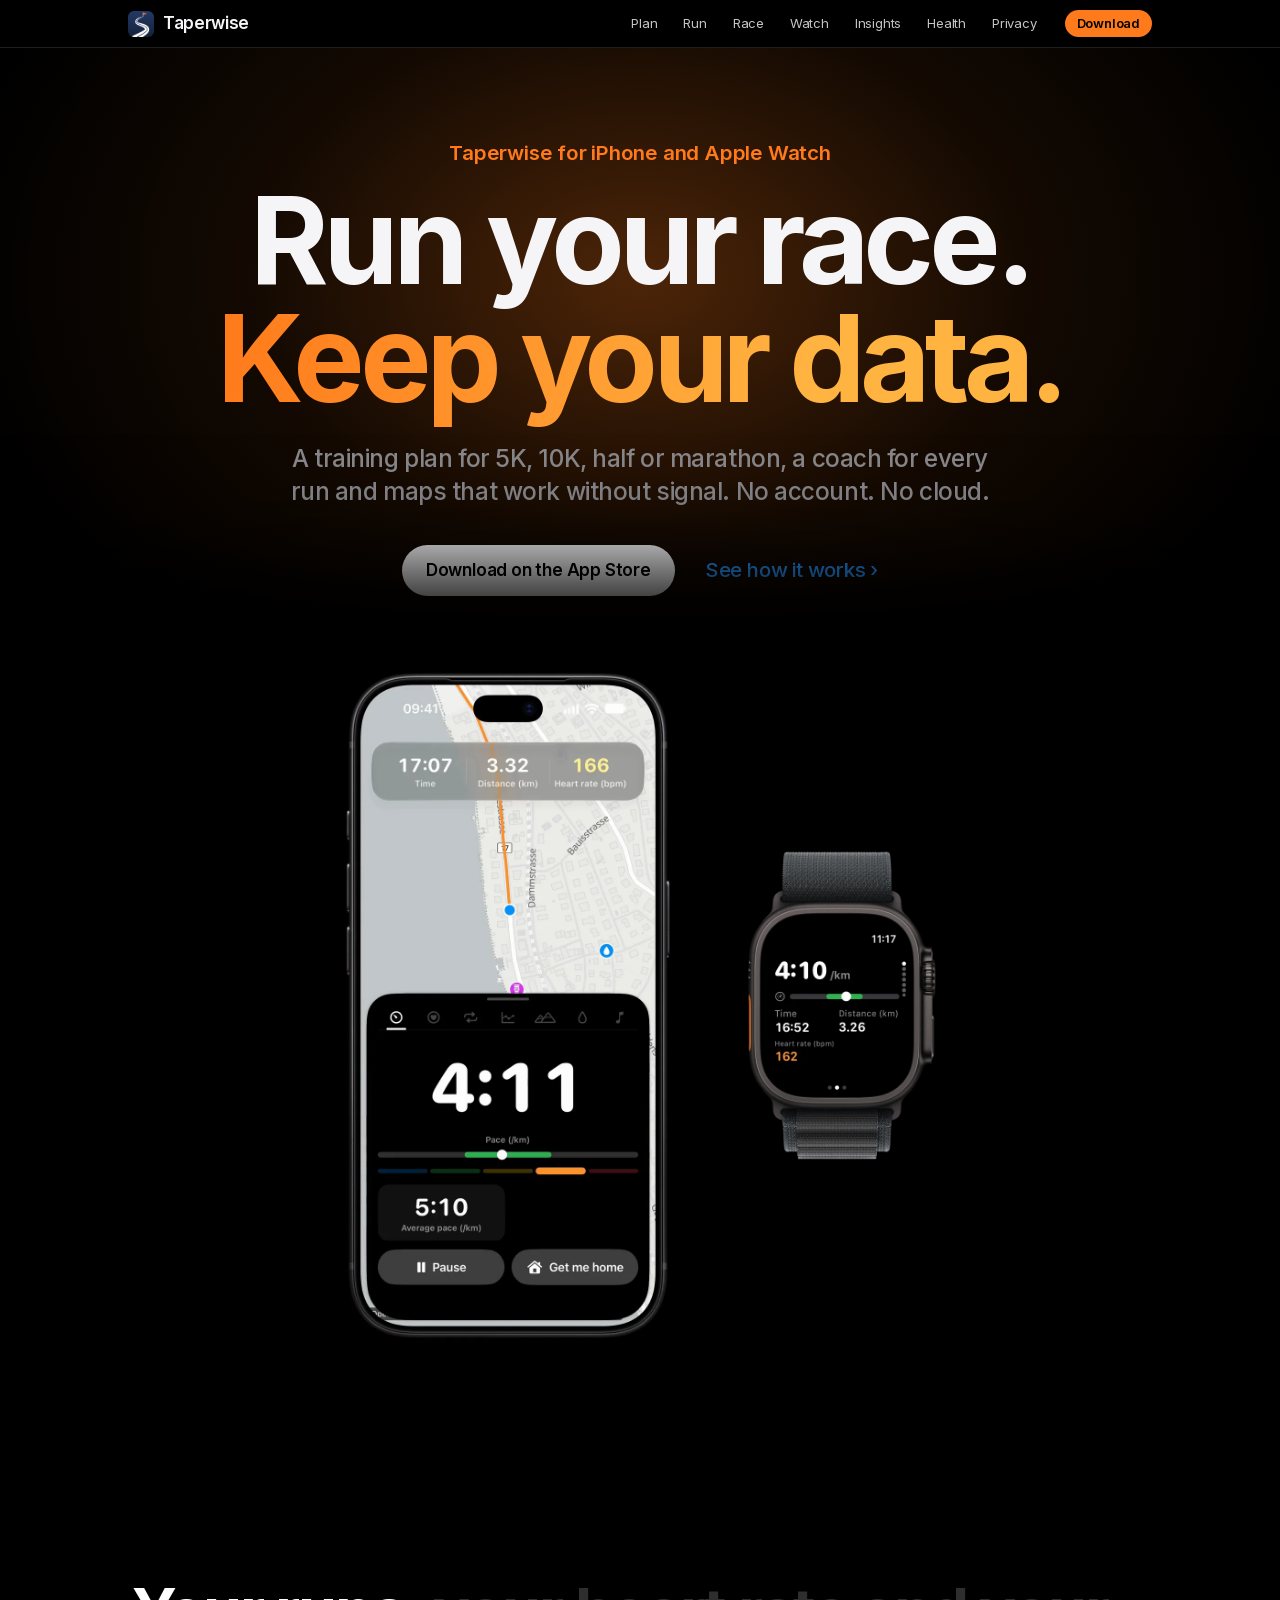
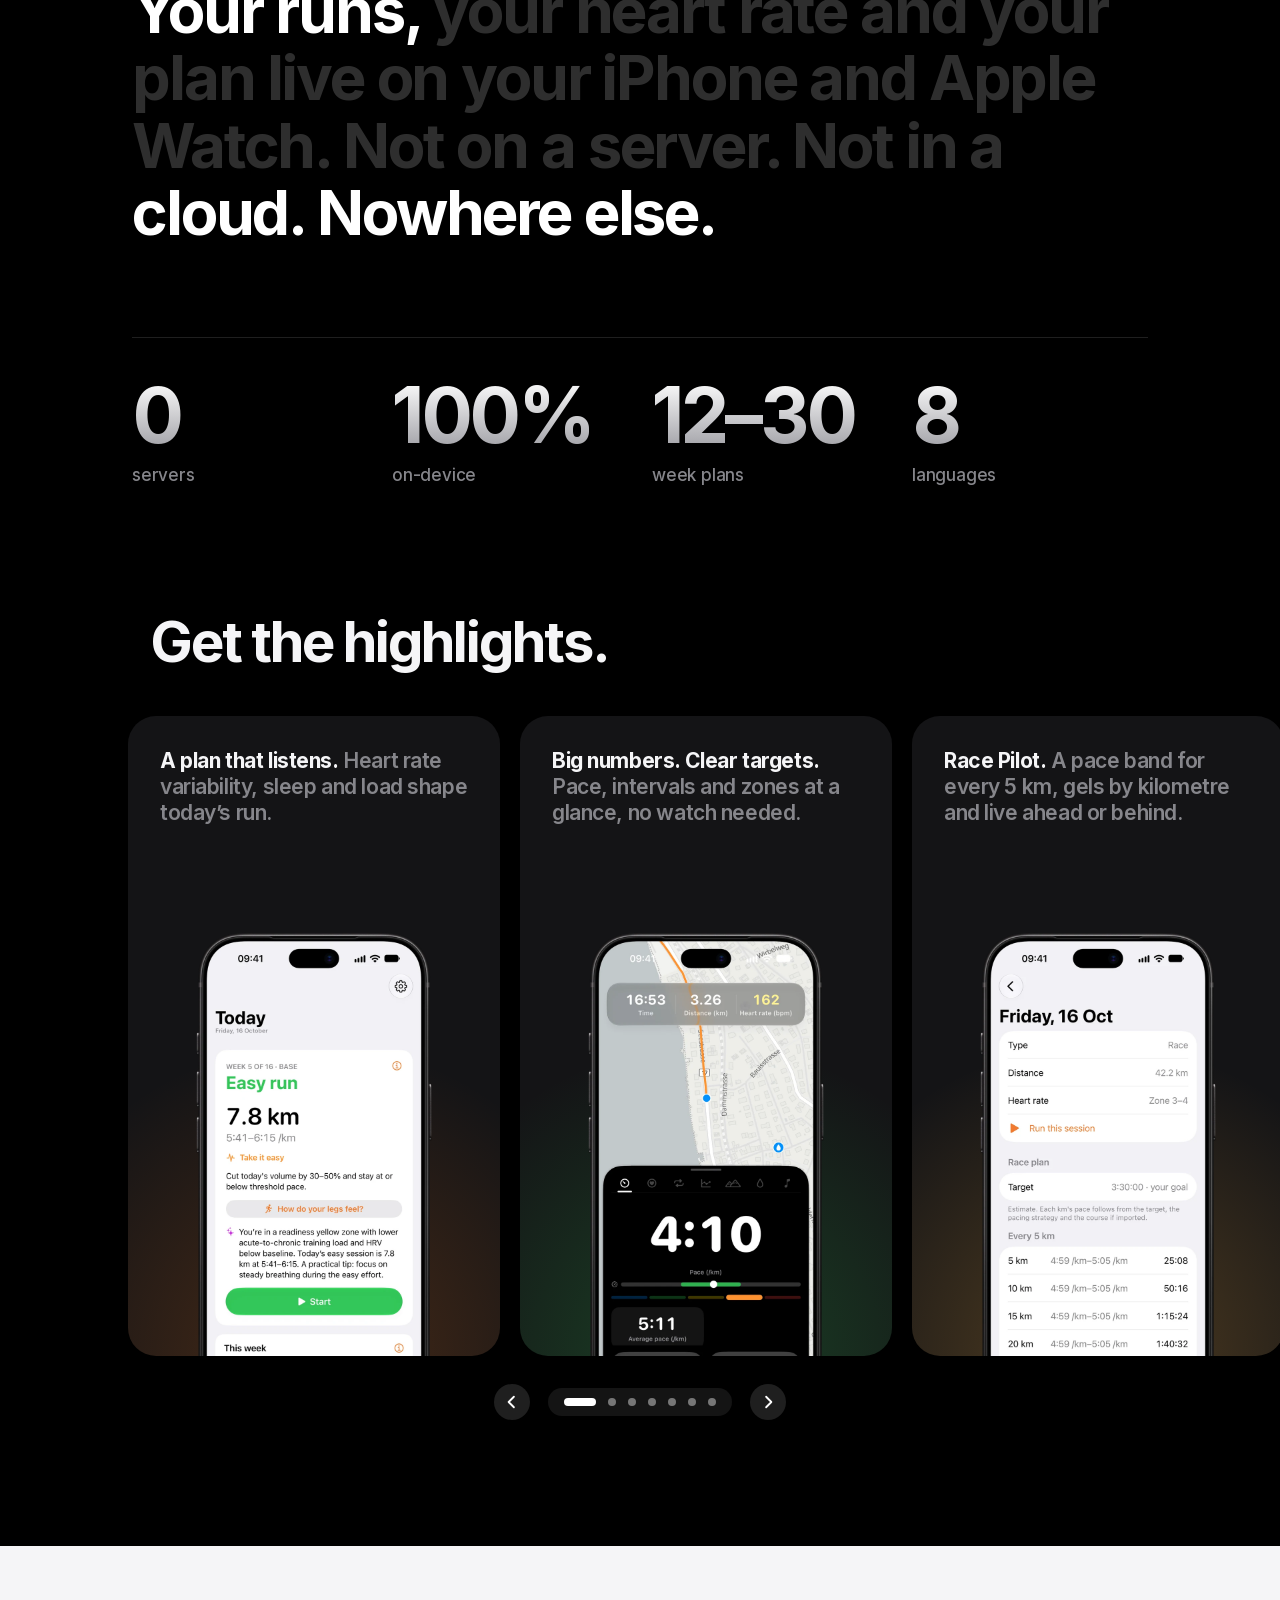
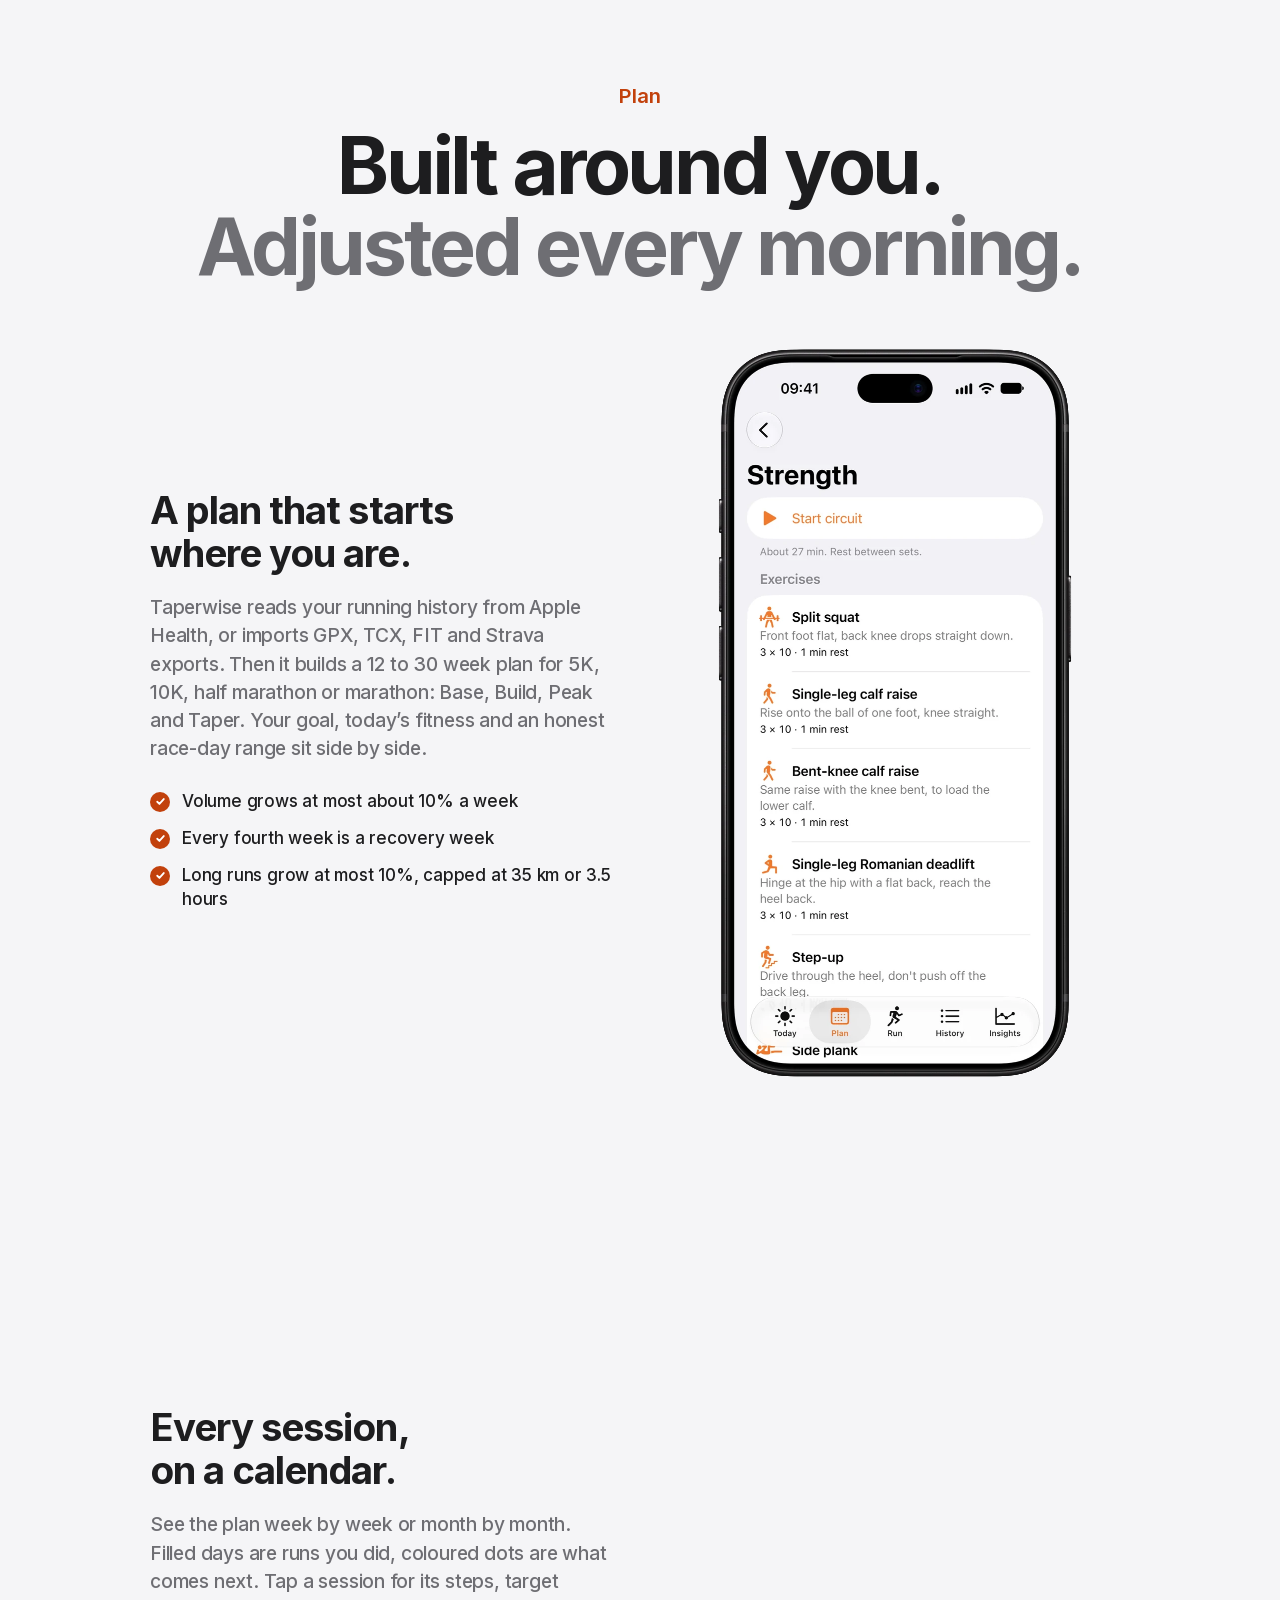
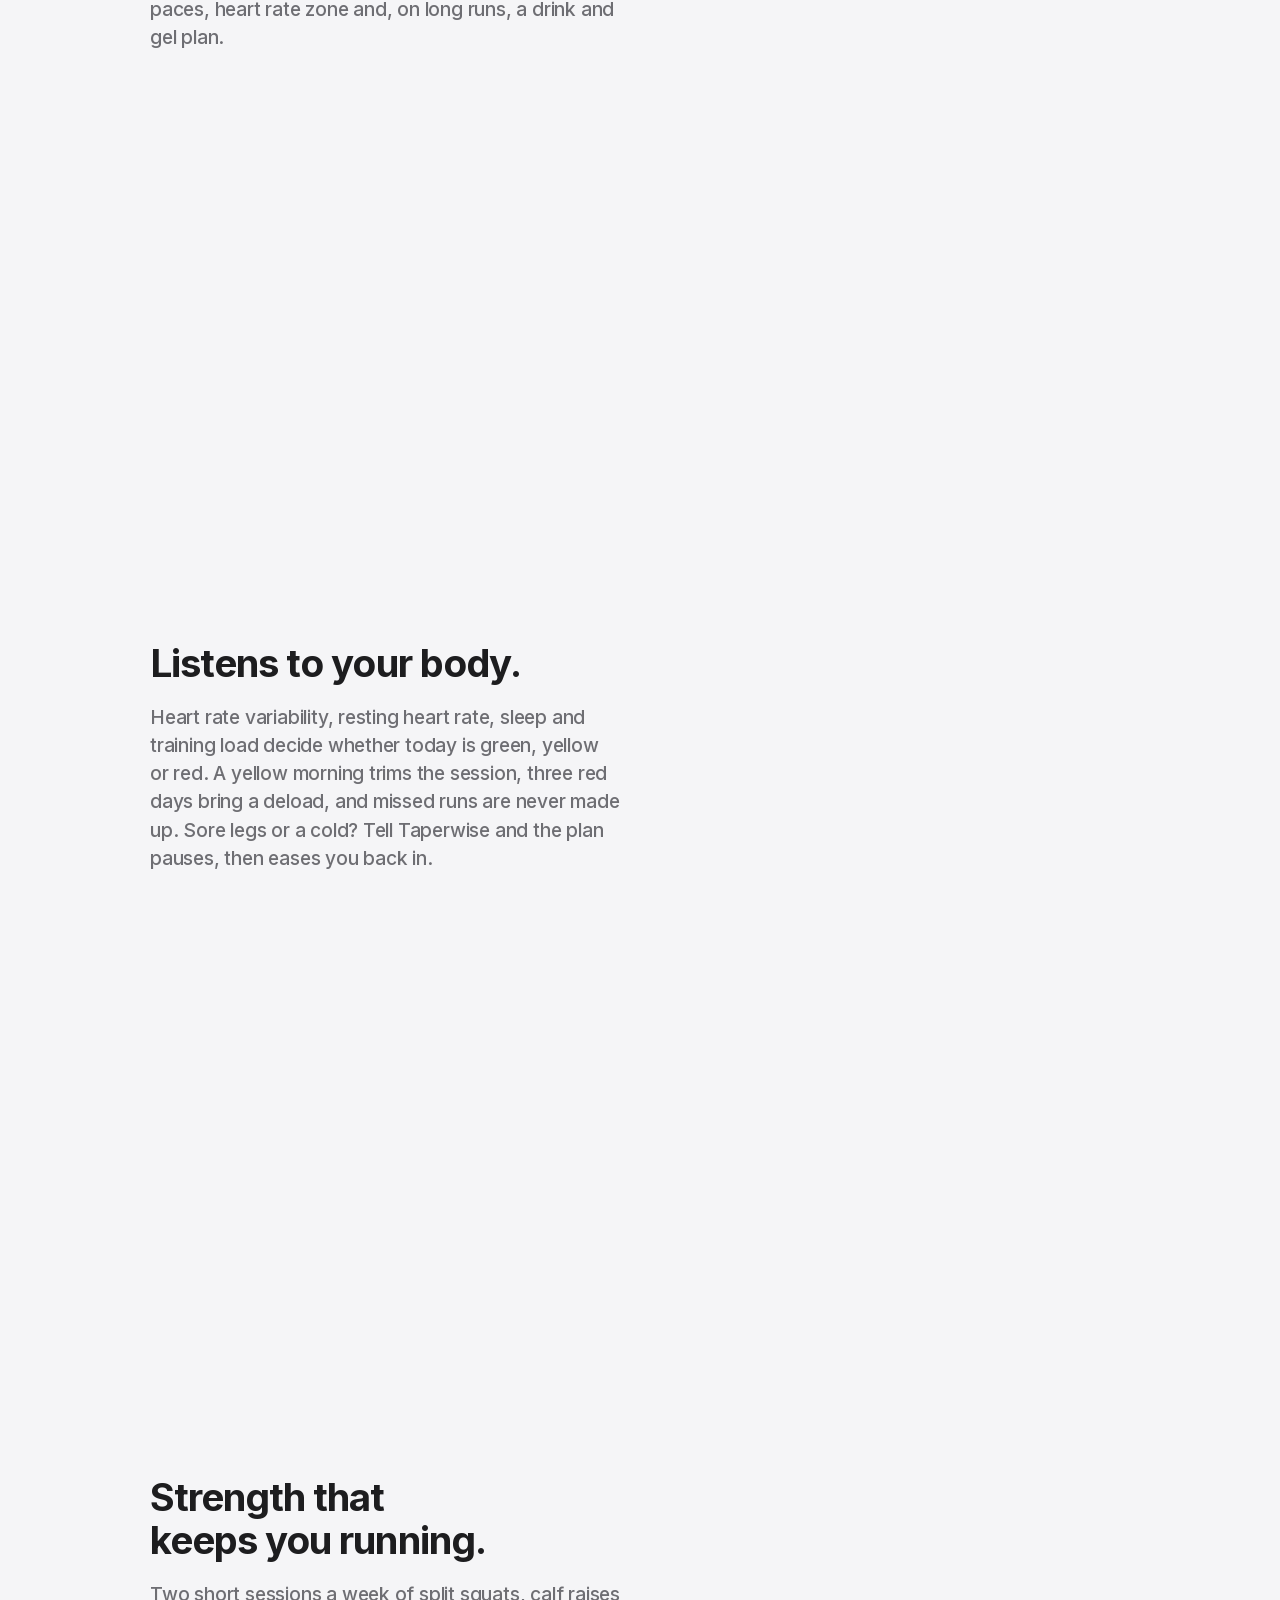
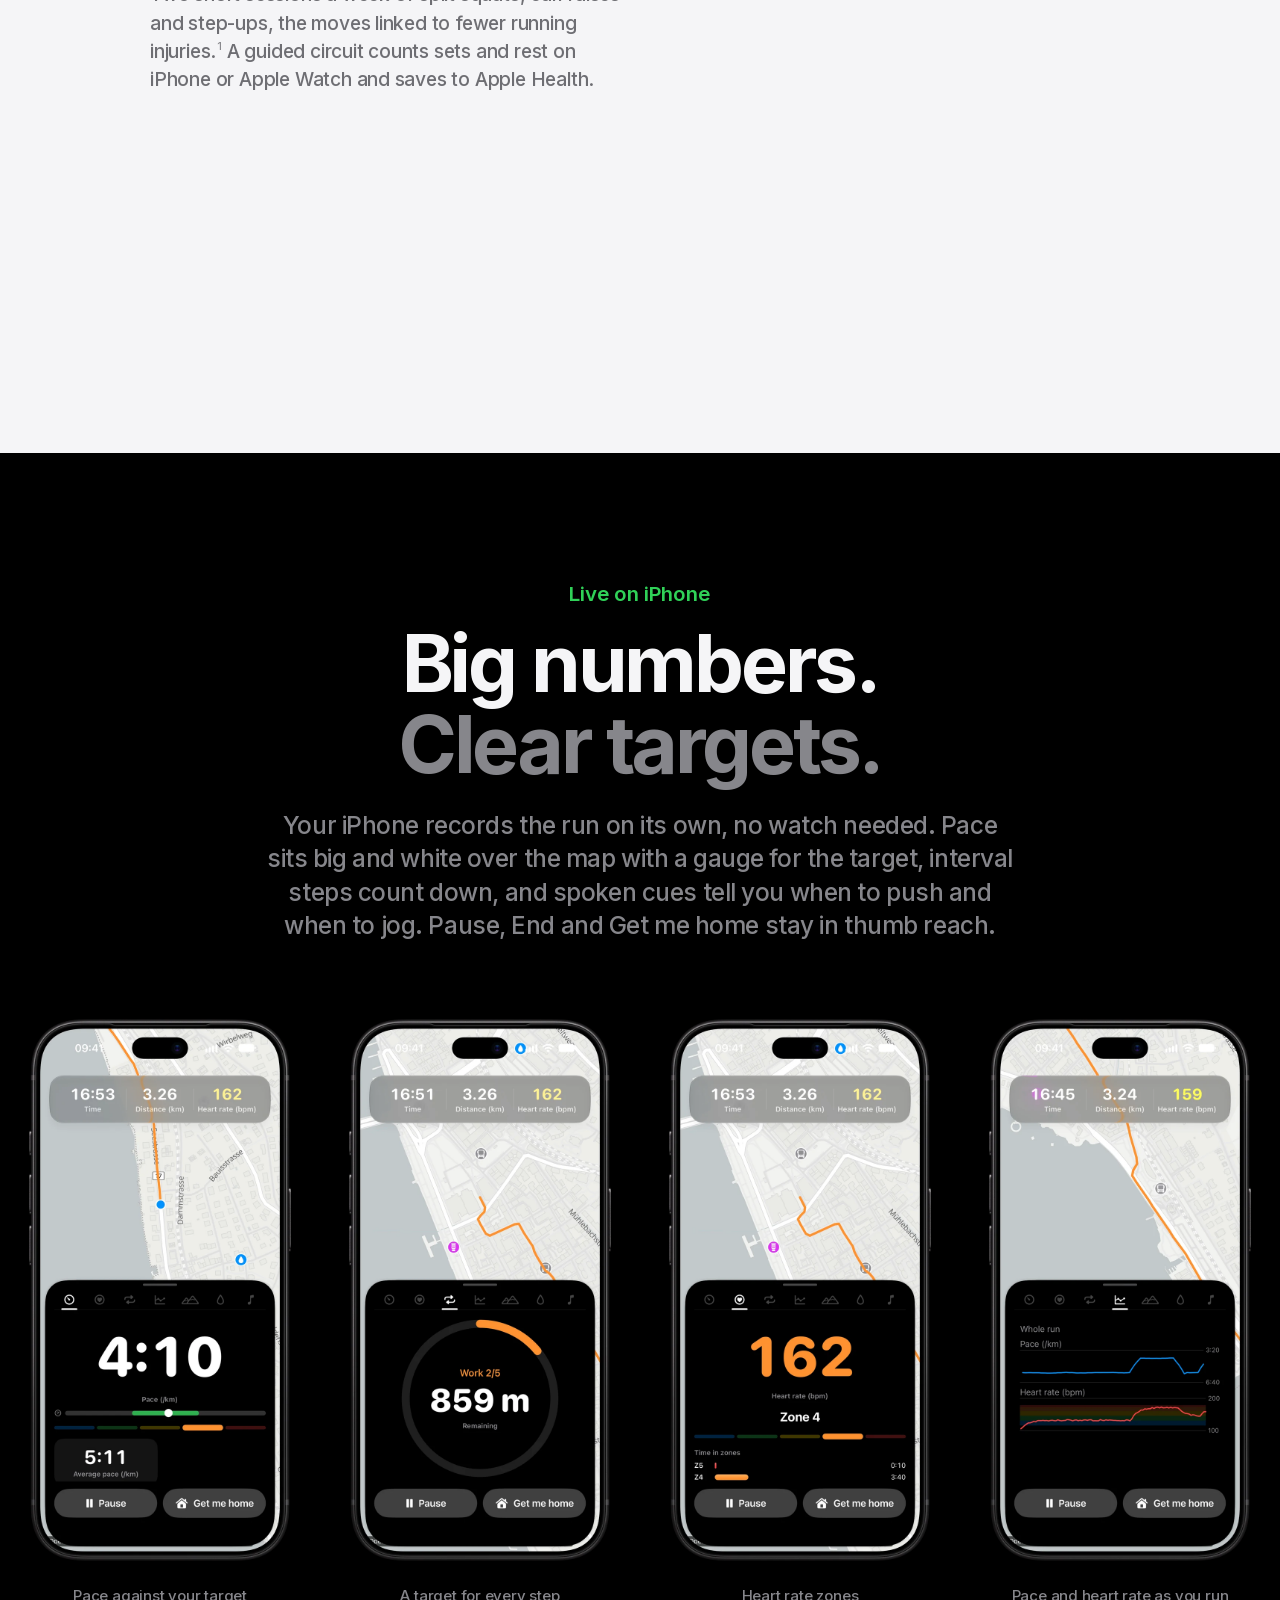
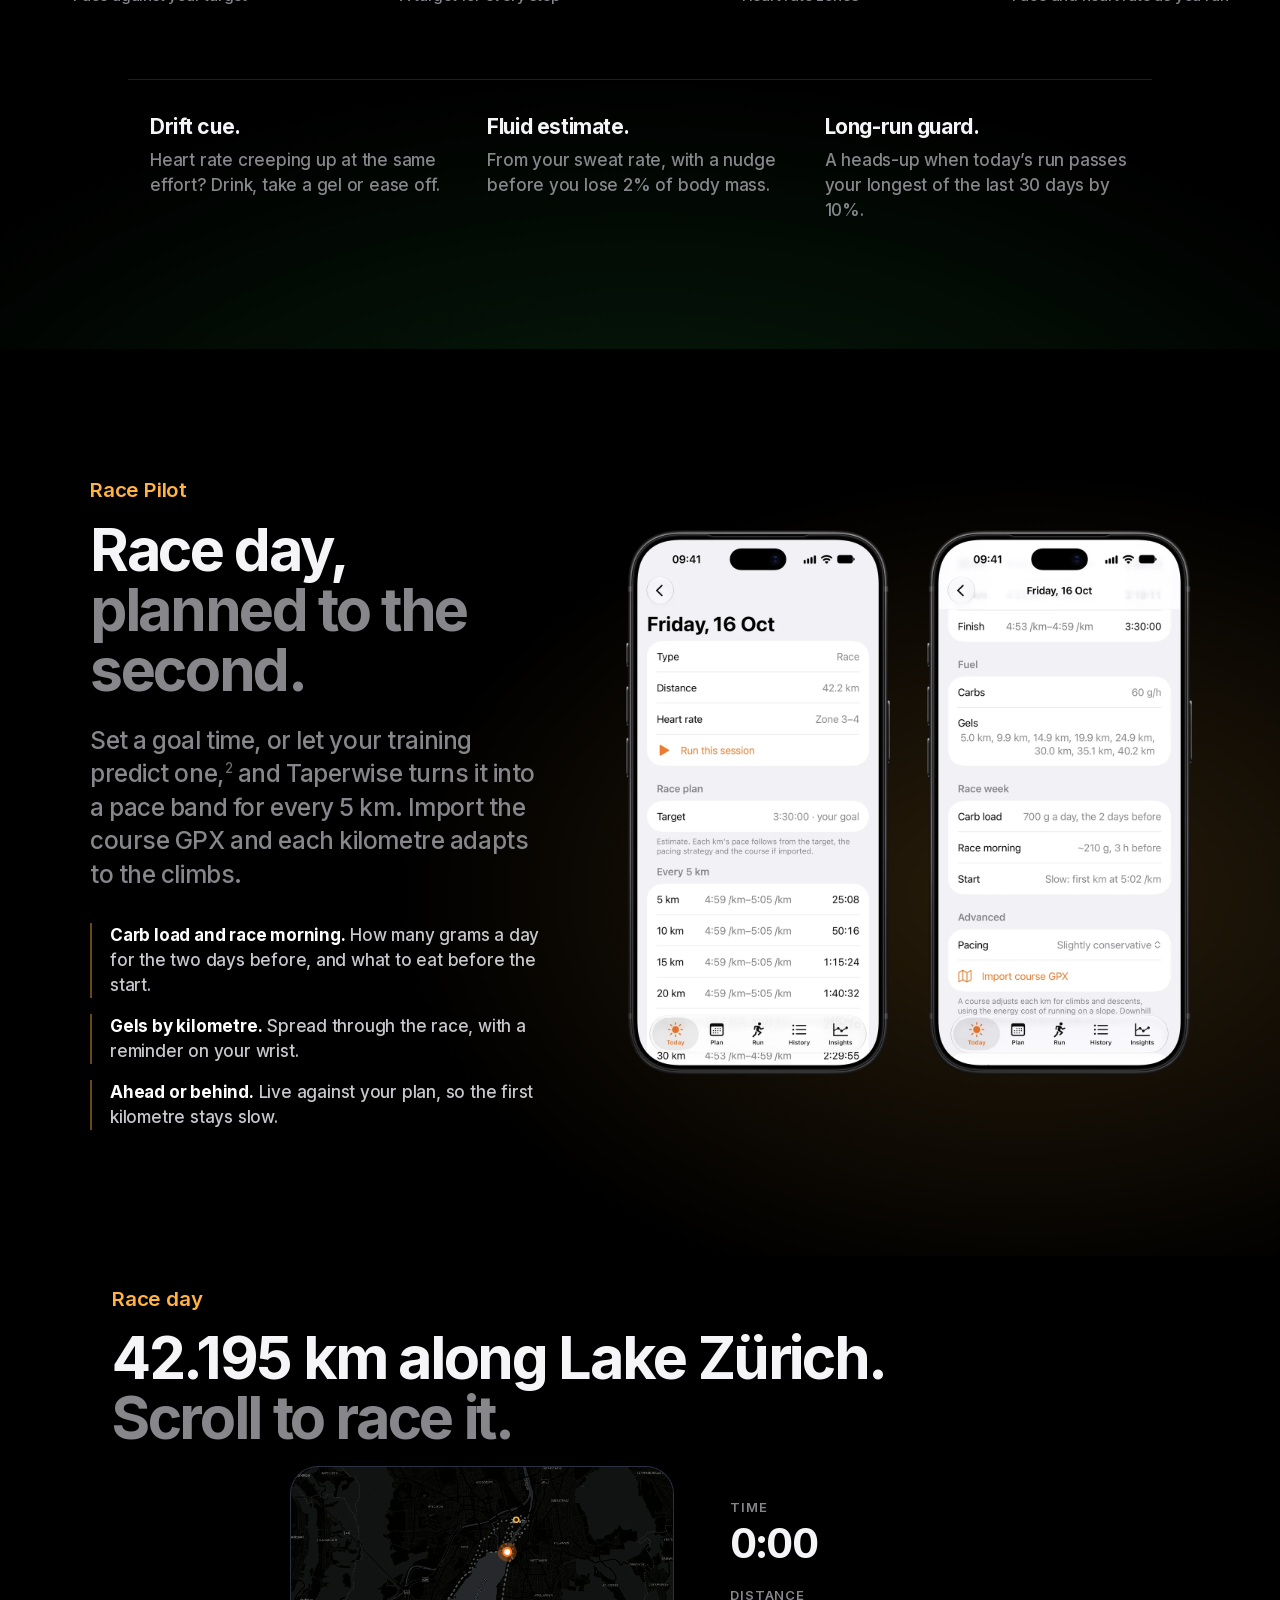
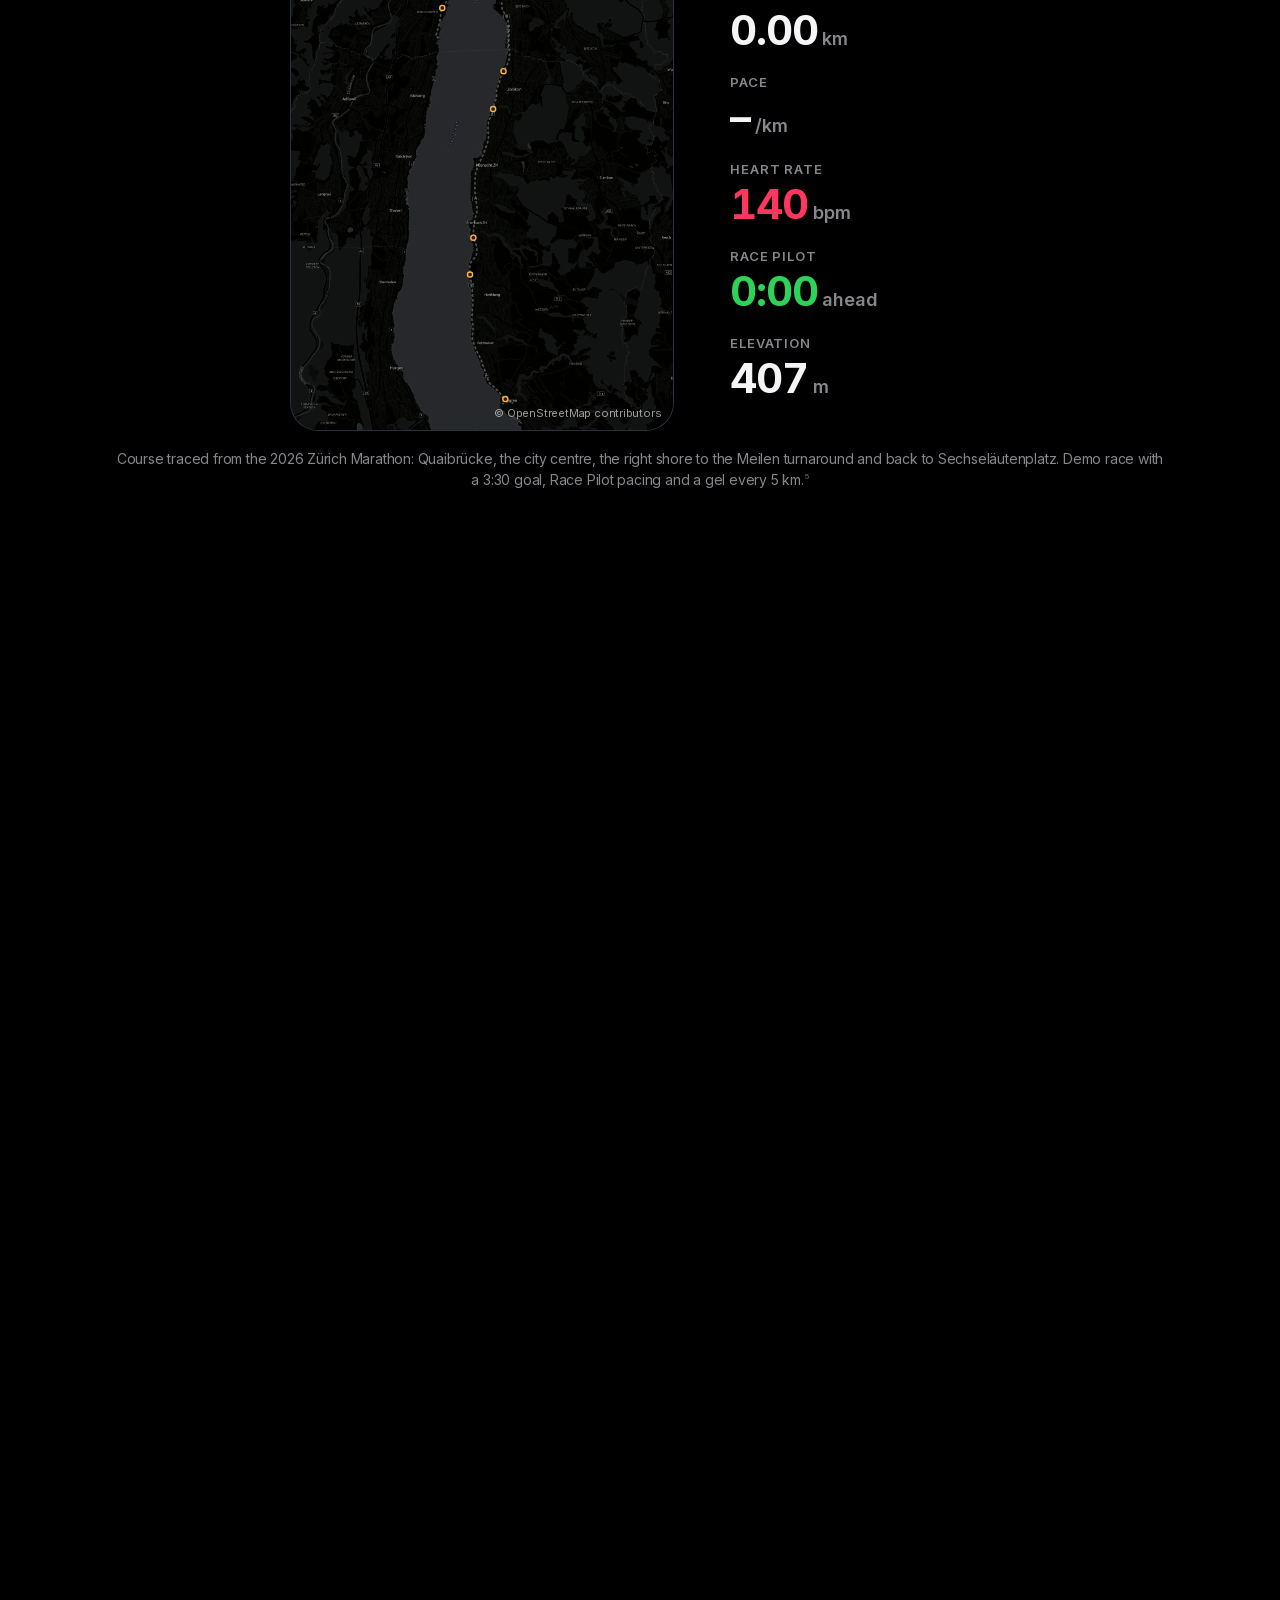
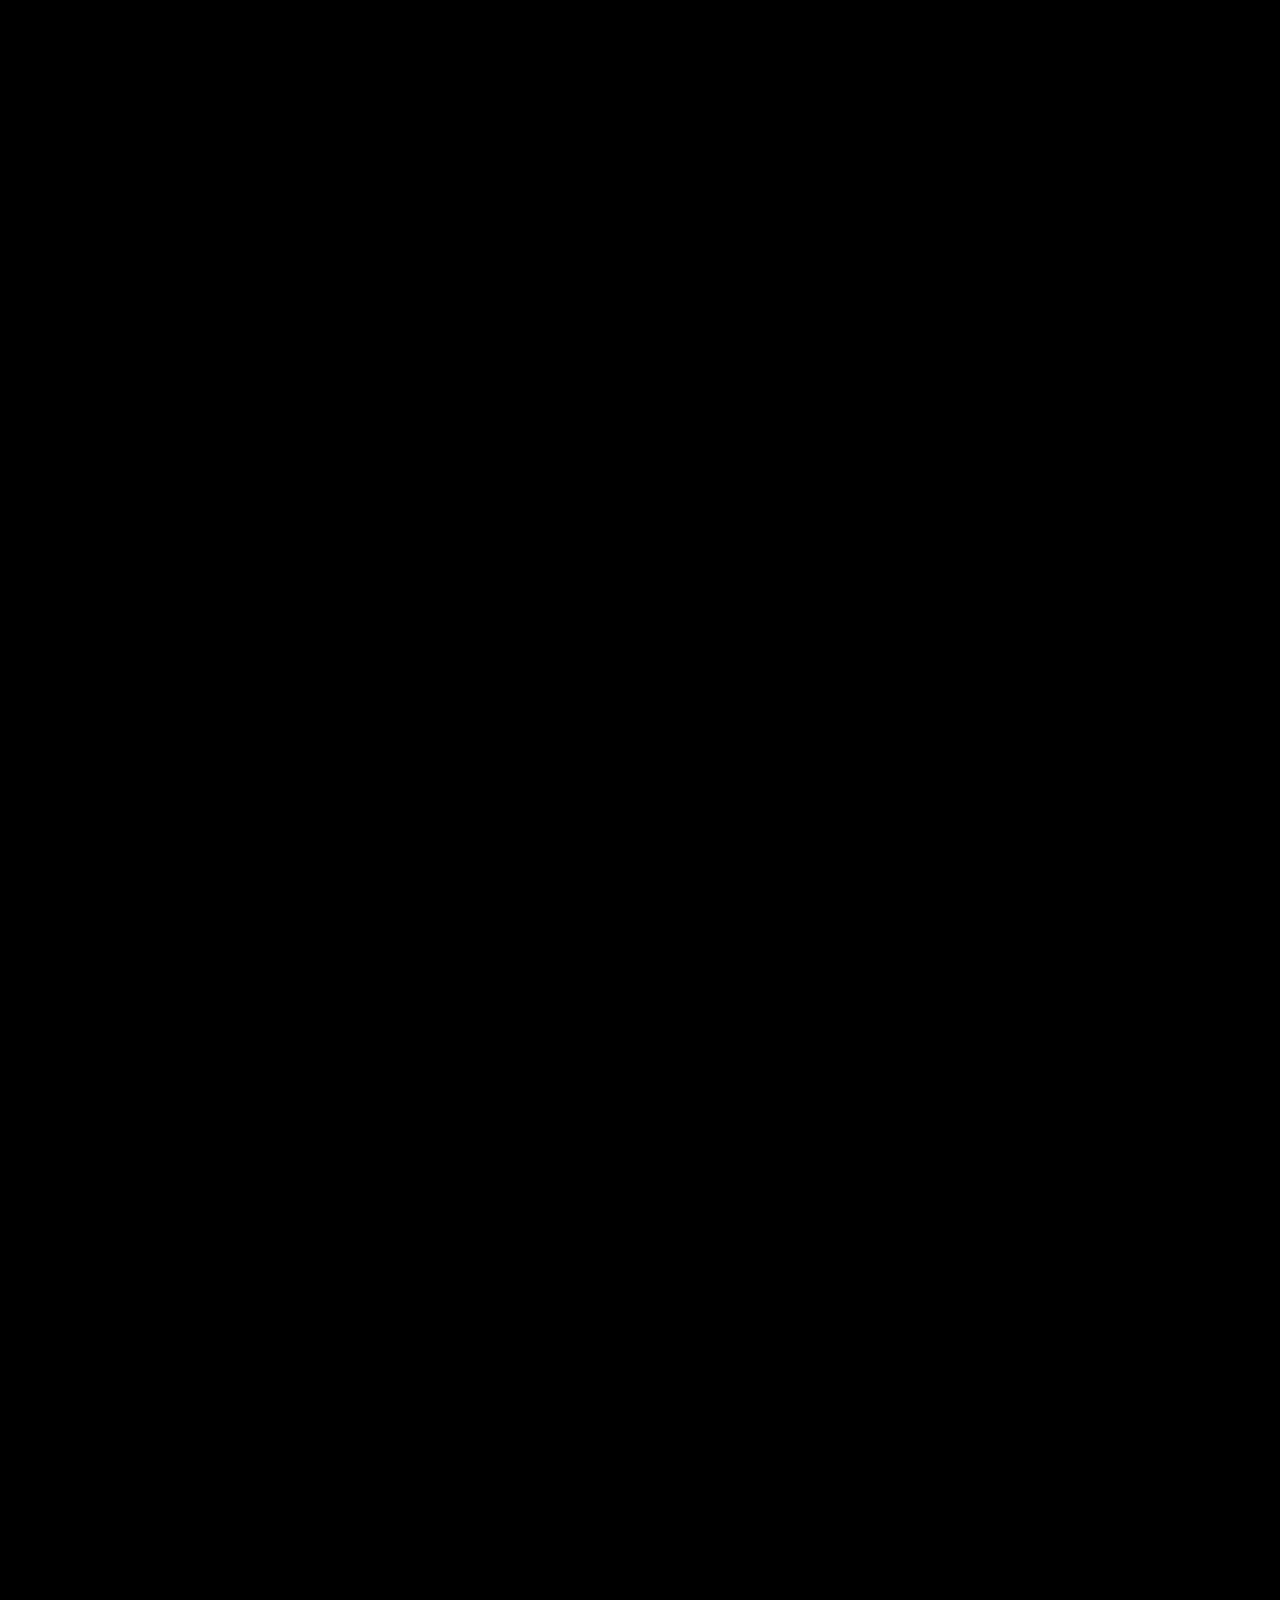
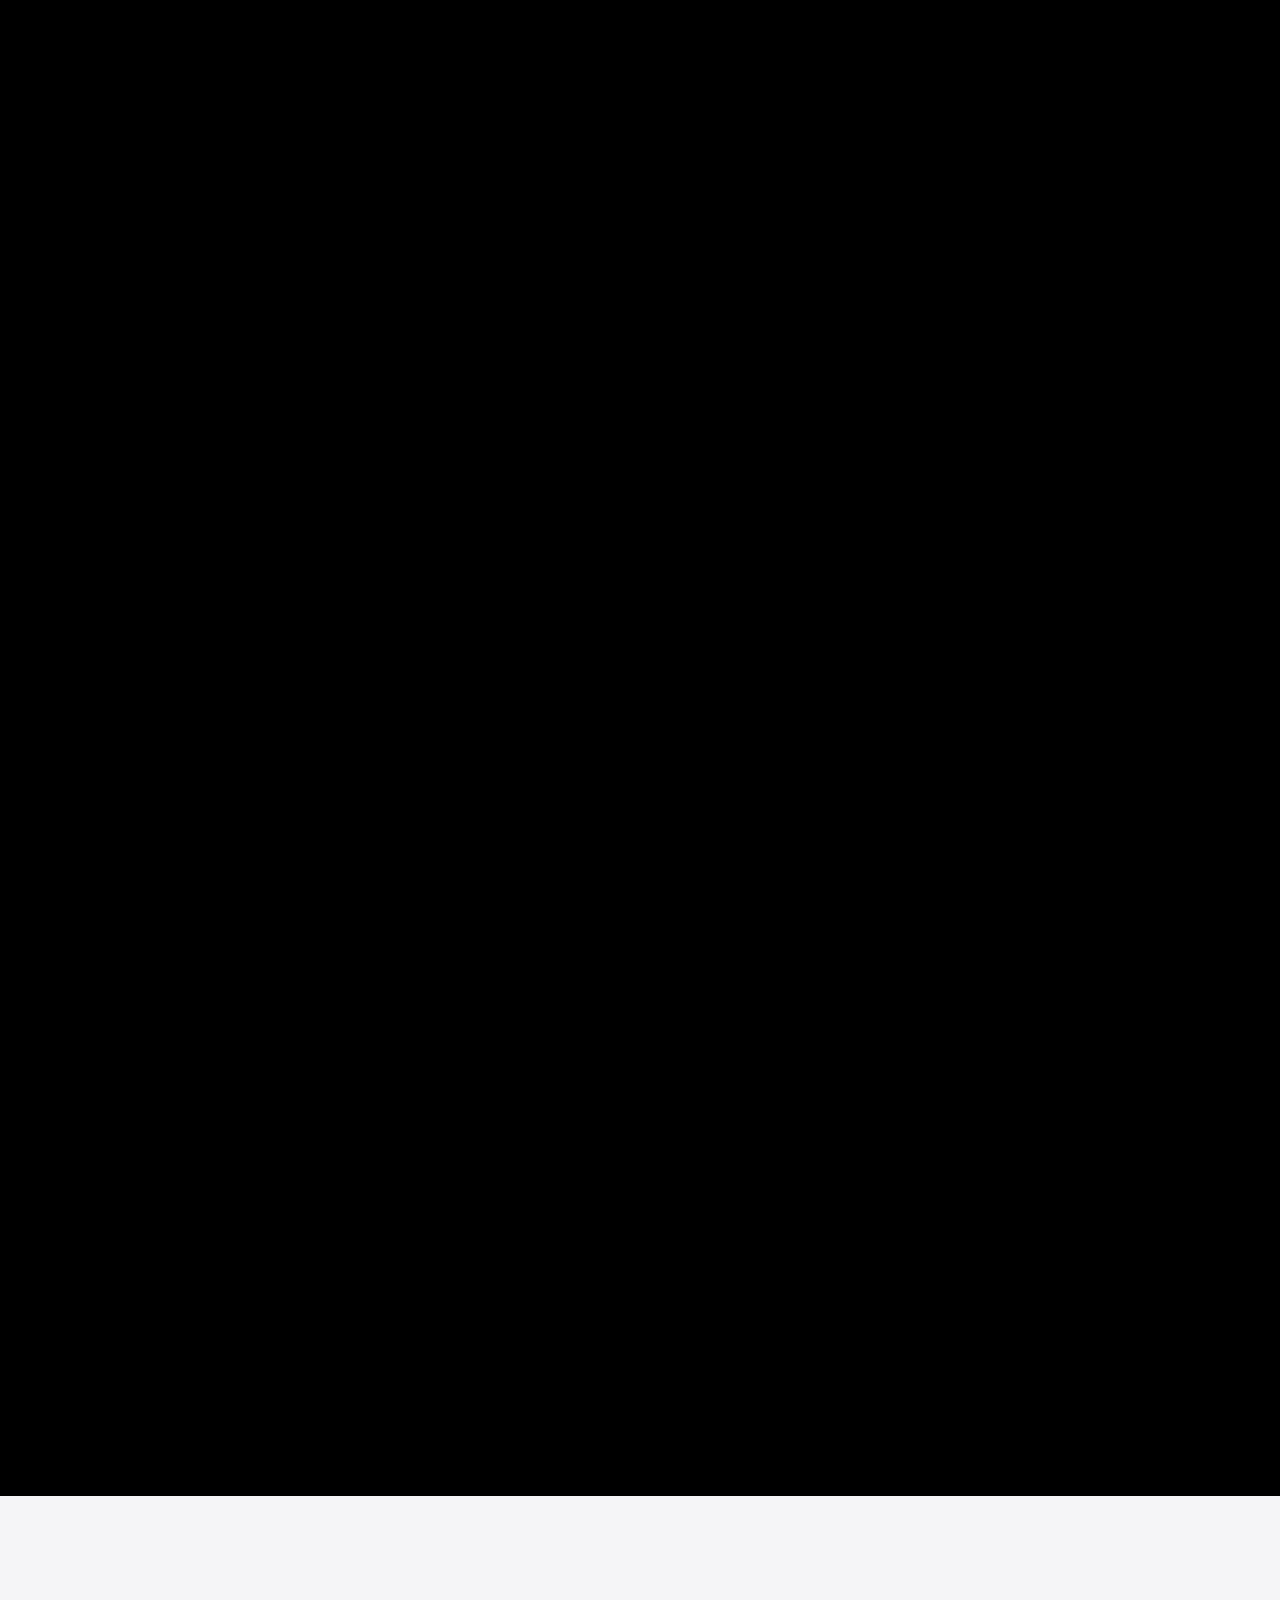
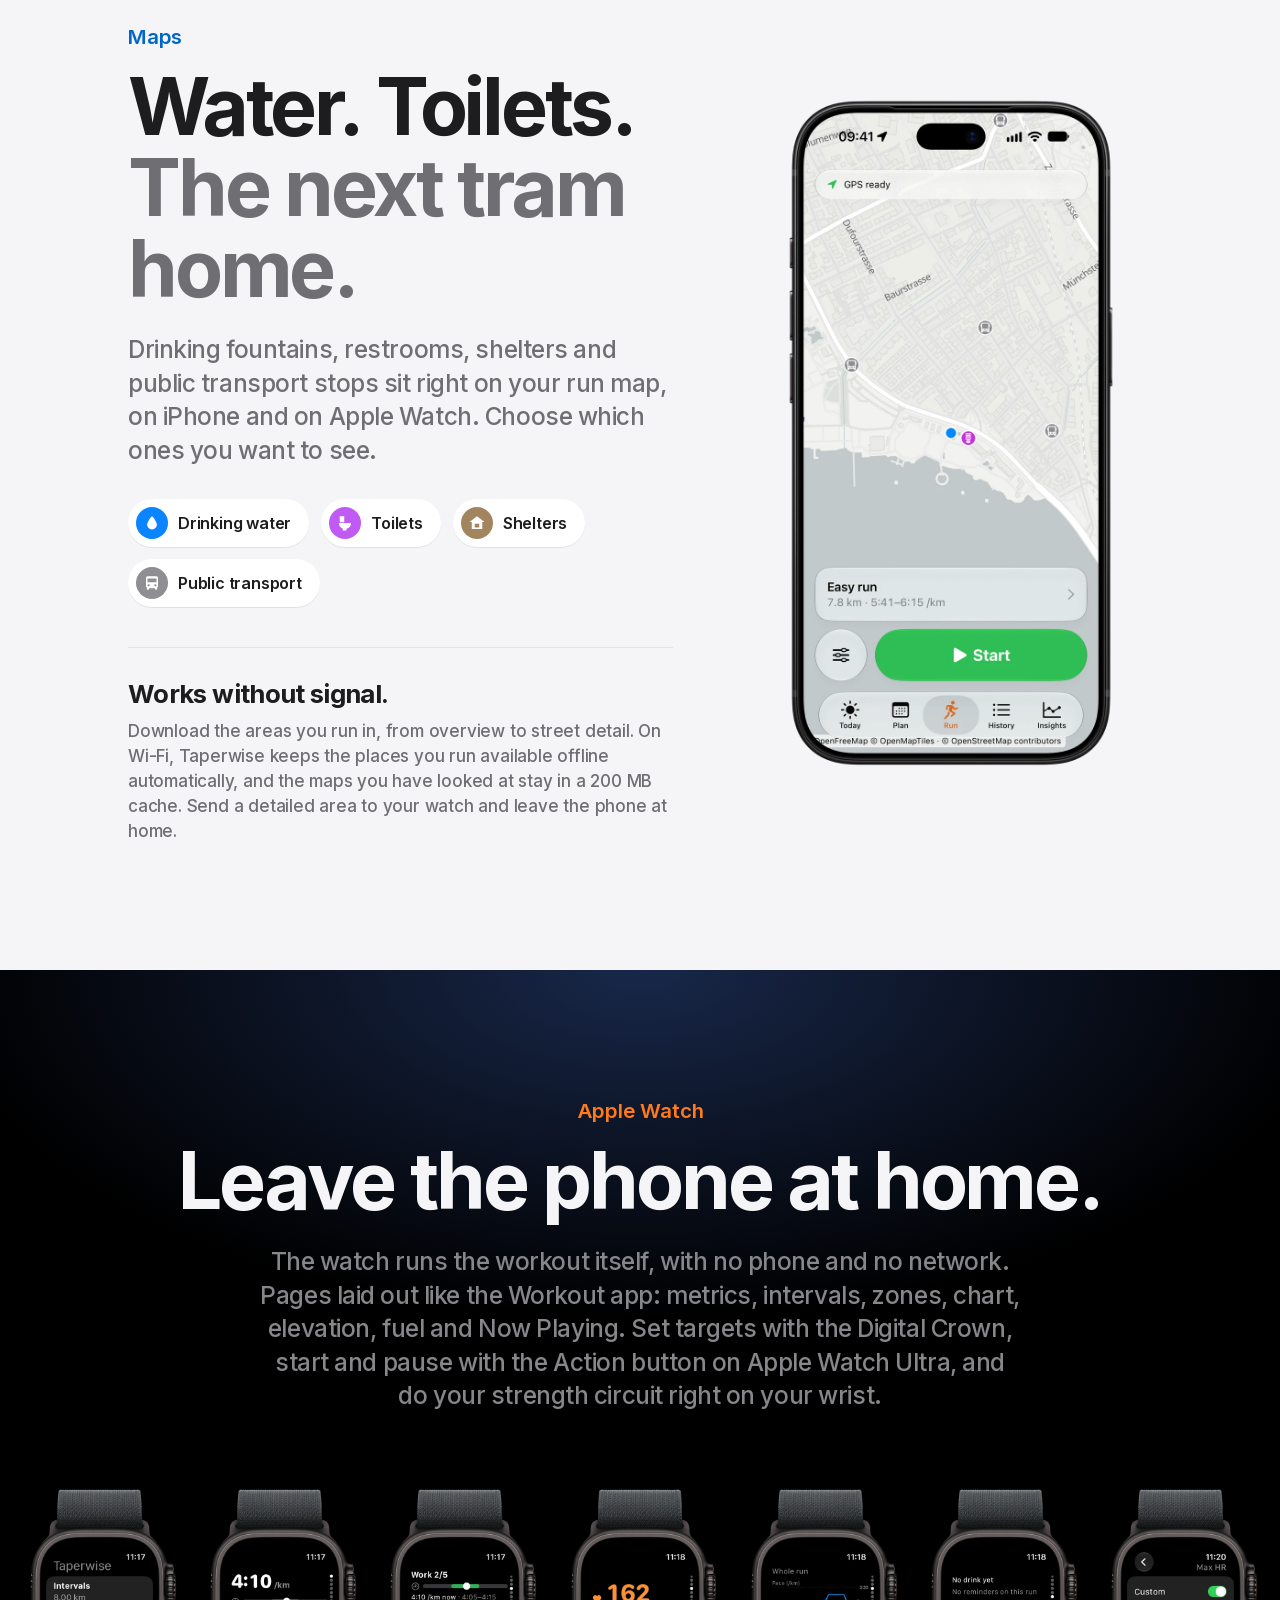
==== commit ffacb8bc: "Link App Store download instead of coming soon Claude-Session: https://claude.ai/code/session_01R8Fb" ====
--- a/index.html
+++ b/index.html
@@ -44,7 +44,7 @@
     <a data-i18n="nav.health" href="#health">Health</a>
     <a data-i18n="nav.privacy" href="privacy/">Privacy</a>
   </div>
-  <span data-i18n="nav.soon" class="nav-cta">Coming soon</span>
+  <a data-i18n="nav.download" class="nav-cta" href="https://apps.apple.com/app/id6823595769">Download</a>
 </nav>
 
 <header class="hero dark" id="top">
@@ -53,7 +53,7 @@
     <h1 data-i18n="hero.title" class="reveal">Run your race.<br><span class="grad">Keep your data.</span></h1>
     <p data-i18n="hero.lead" class="lead reveal">A training plan for 5K, 10K, half or marathon, a coach for every run and maps that work without signal. No account. No cloud.</p>
     <div class="cta reveal">
-      <span data-i18n="hero.store" class="store">Coming soon on the App Store</span>
+      <a data-i18n="hero.store" class="store" href="https://apps.apple.com/app/id6823595769">Download on the App Store</a>
       <a data-i18n="hero.more" class="more" href="#plan">See how it works</a>
     </div>
   </div>
--- a/assets/site.css
+++ b/assets/site.css
@@ -87,7 +87,7 @@
 .nav-links { display: flex; gap: 26px; margin-left: auto; }
 .nav-links a { text-decoration: none; color: rgba(245,245,247,.8); transition: color .2s; }
 .nav-links a:hover { color: #fff; }
-.nav-cta { background: var(--orange); color: #000; font-weight: 600; border-radius: 99px; padding: 4px 12px; white-space: nowrap; }
+.nav-cta { text-decoration: none; background: var(--orange); color: #000; font-weight: 600; border-radius: 99px; padding: 4px 12px; white-space: nowrap; }
 
 /* hero */
 .hero { position: relative; overflow: hidden; text-align: center; padding: clamp(64px, 10vh, 120px) 22px 0; }
@@ -100,7 +100,7 @@
 .hero-copy { max-width: 980px; margin: 0 auto; }
 .hero .lead { max-width: 720px; margin-inline: auto; }
 .cta { display: flex; flex-wrap: wrap; justify-content: center; align-items: center; gap: 18px 30px; margin-top: 36px; }
-.store { background: var(--ink); color: #000; font-weight: 600; font-size: 17px; padding: 13px 24px; border-radius: 99px; }
+.store { text-decoration: none; background: var(--ink); color: #000; font-weight: 600; font-size: 17px; padding: 13px 24px; border-radius: 99px; }
 .hero-devices {
   display: flex; justify-content: center; align-items: center; gap: clamp(24px, 5vw, 72px);
   margin: clamp(48px, 8vh, 88px) -22px 0; padding: 0 22px clamp(56px, 10vh, 110px);
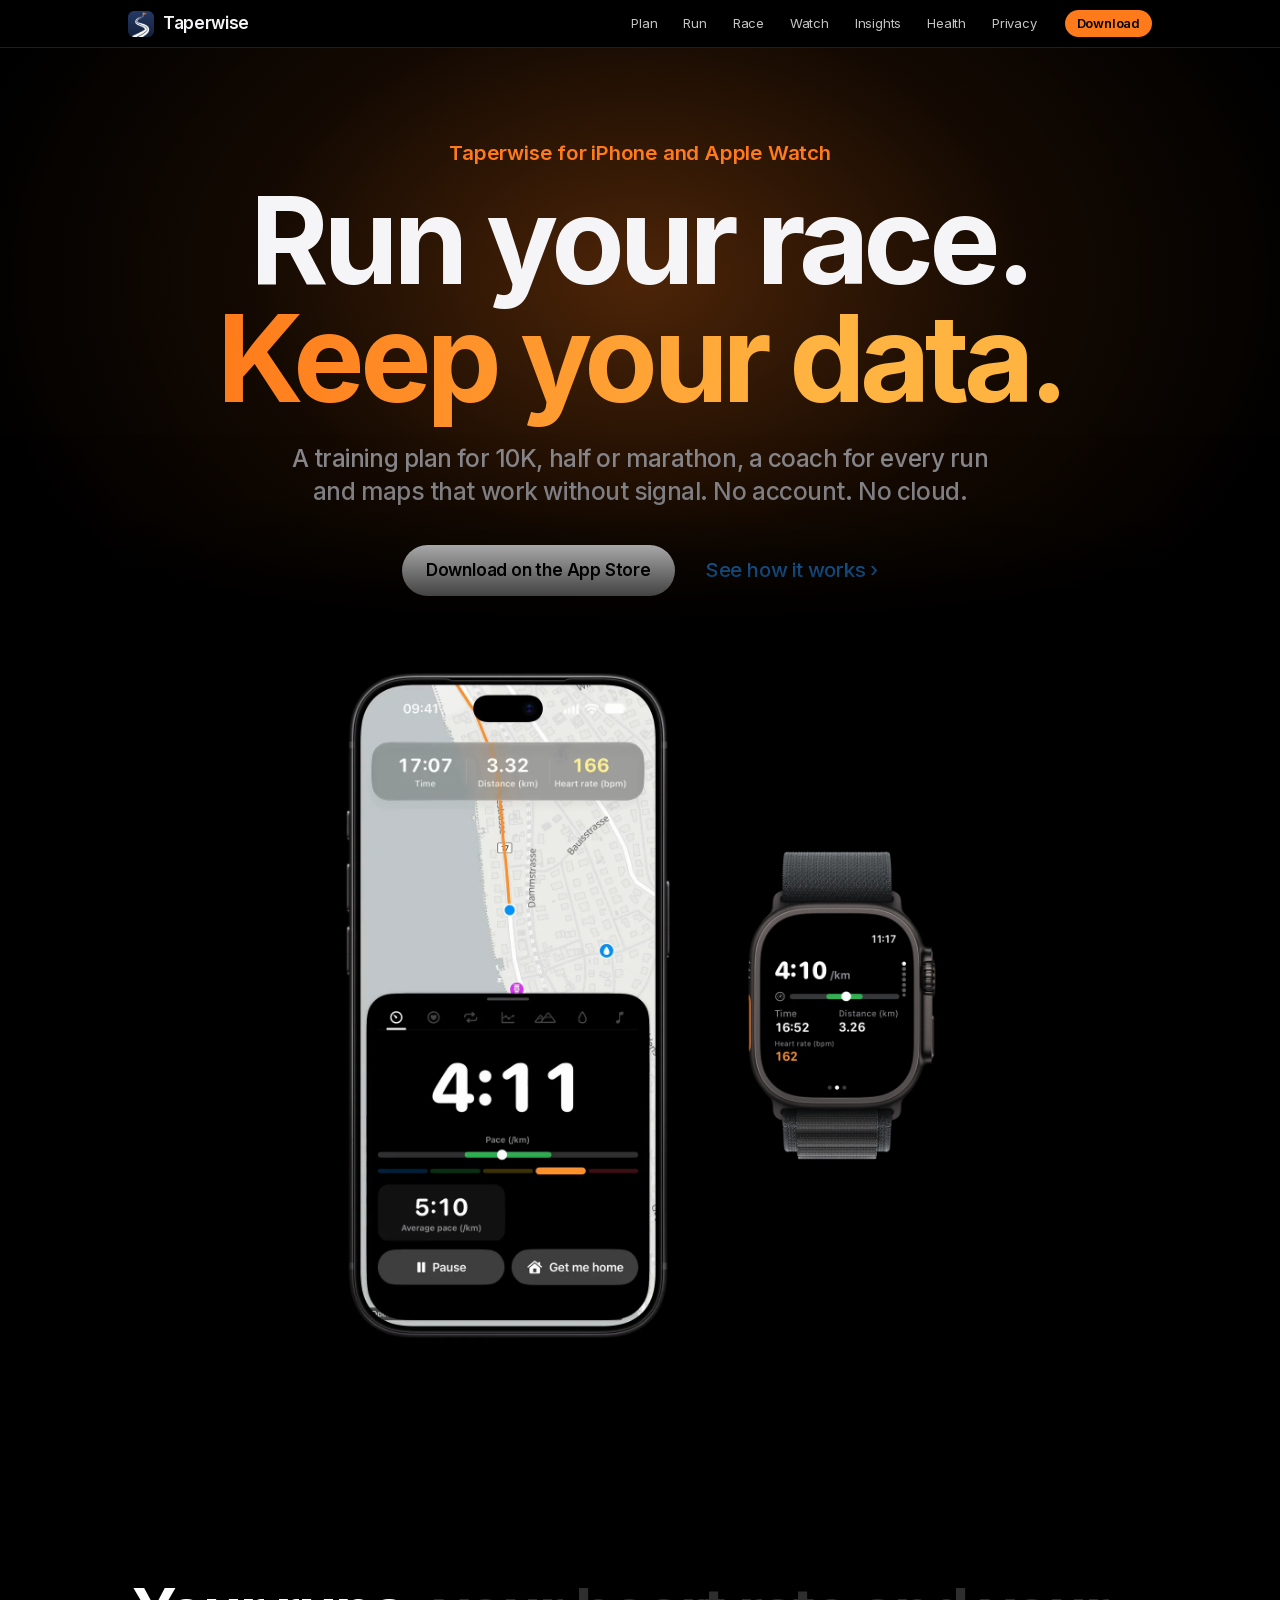
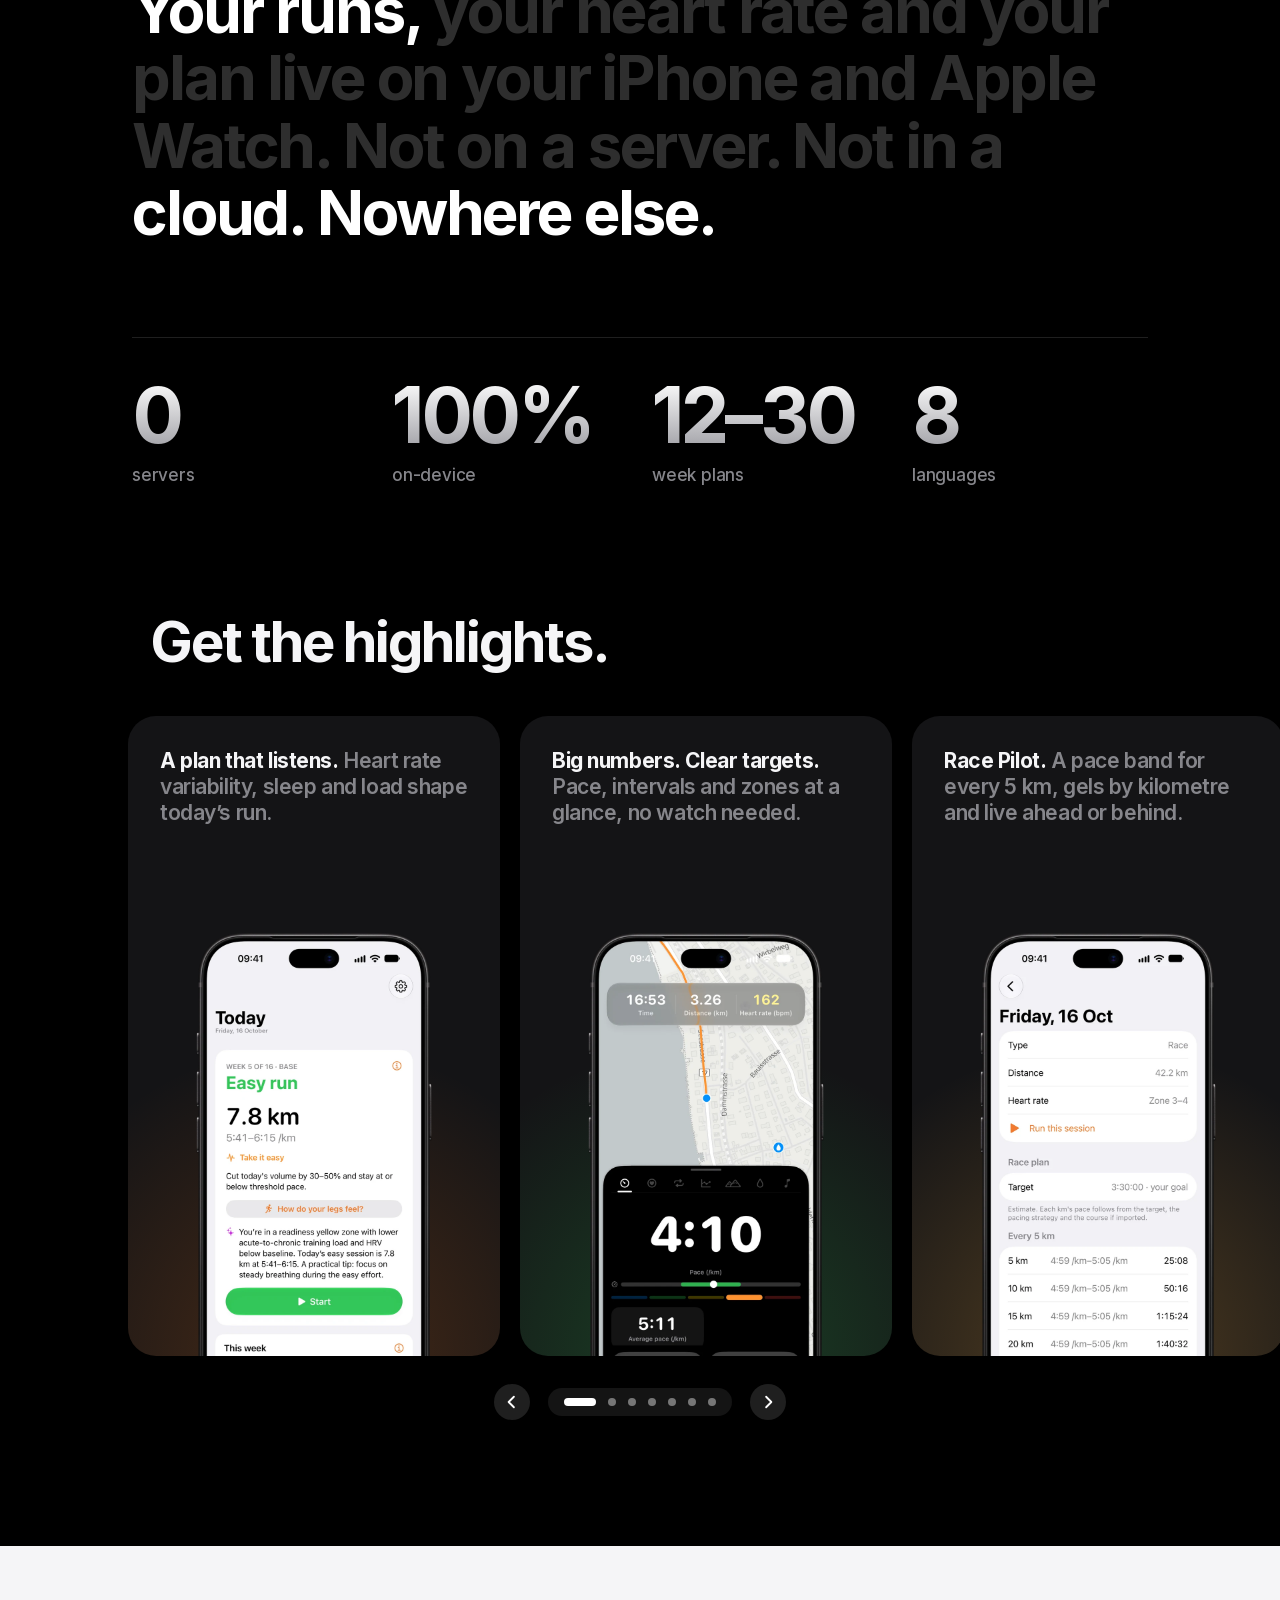
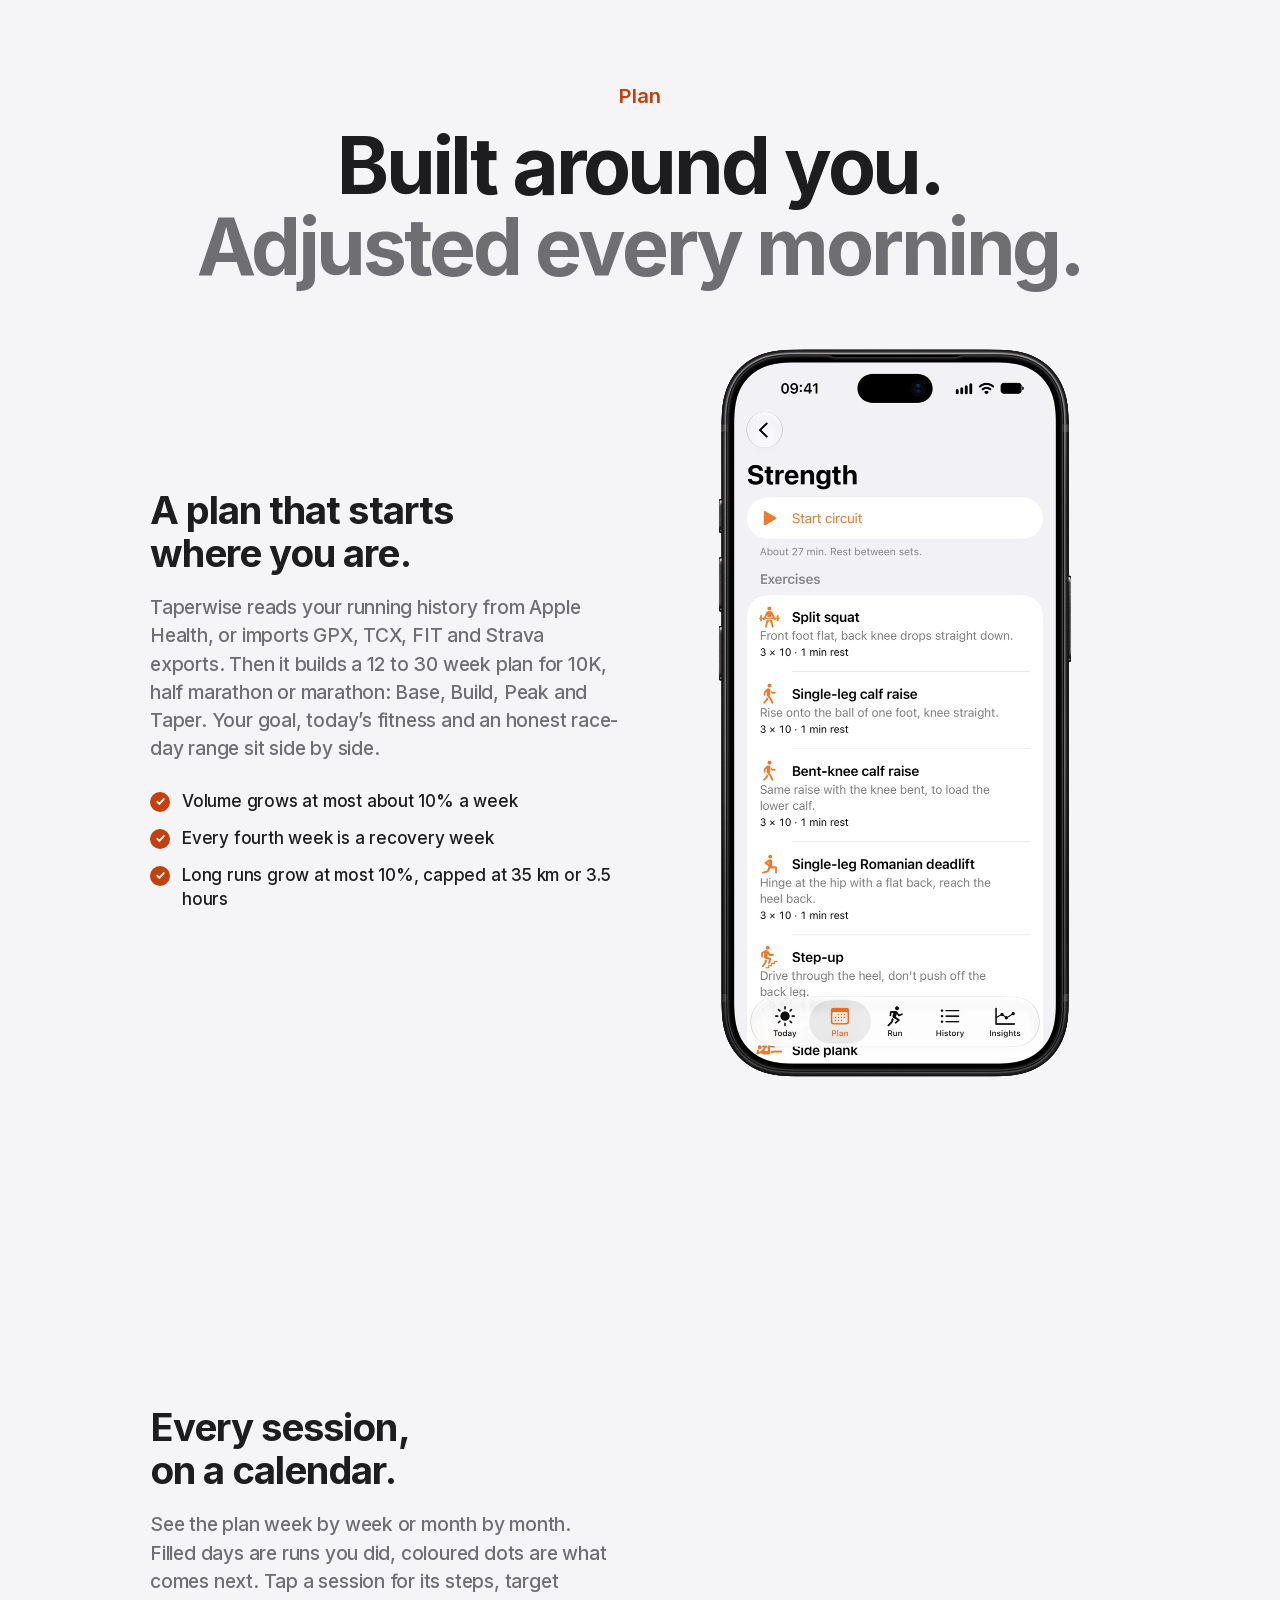
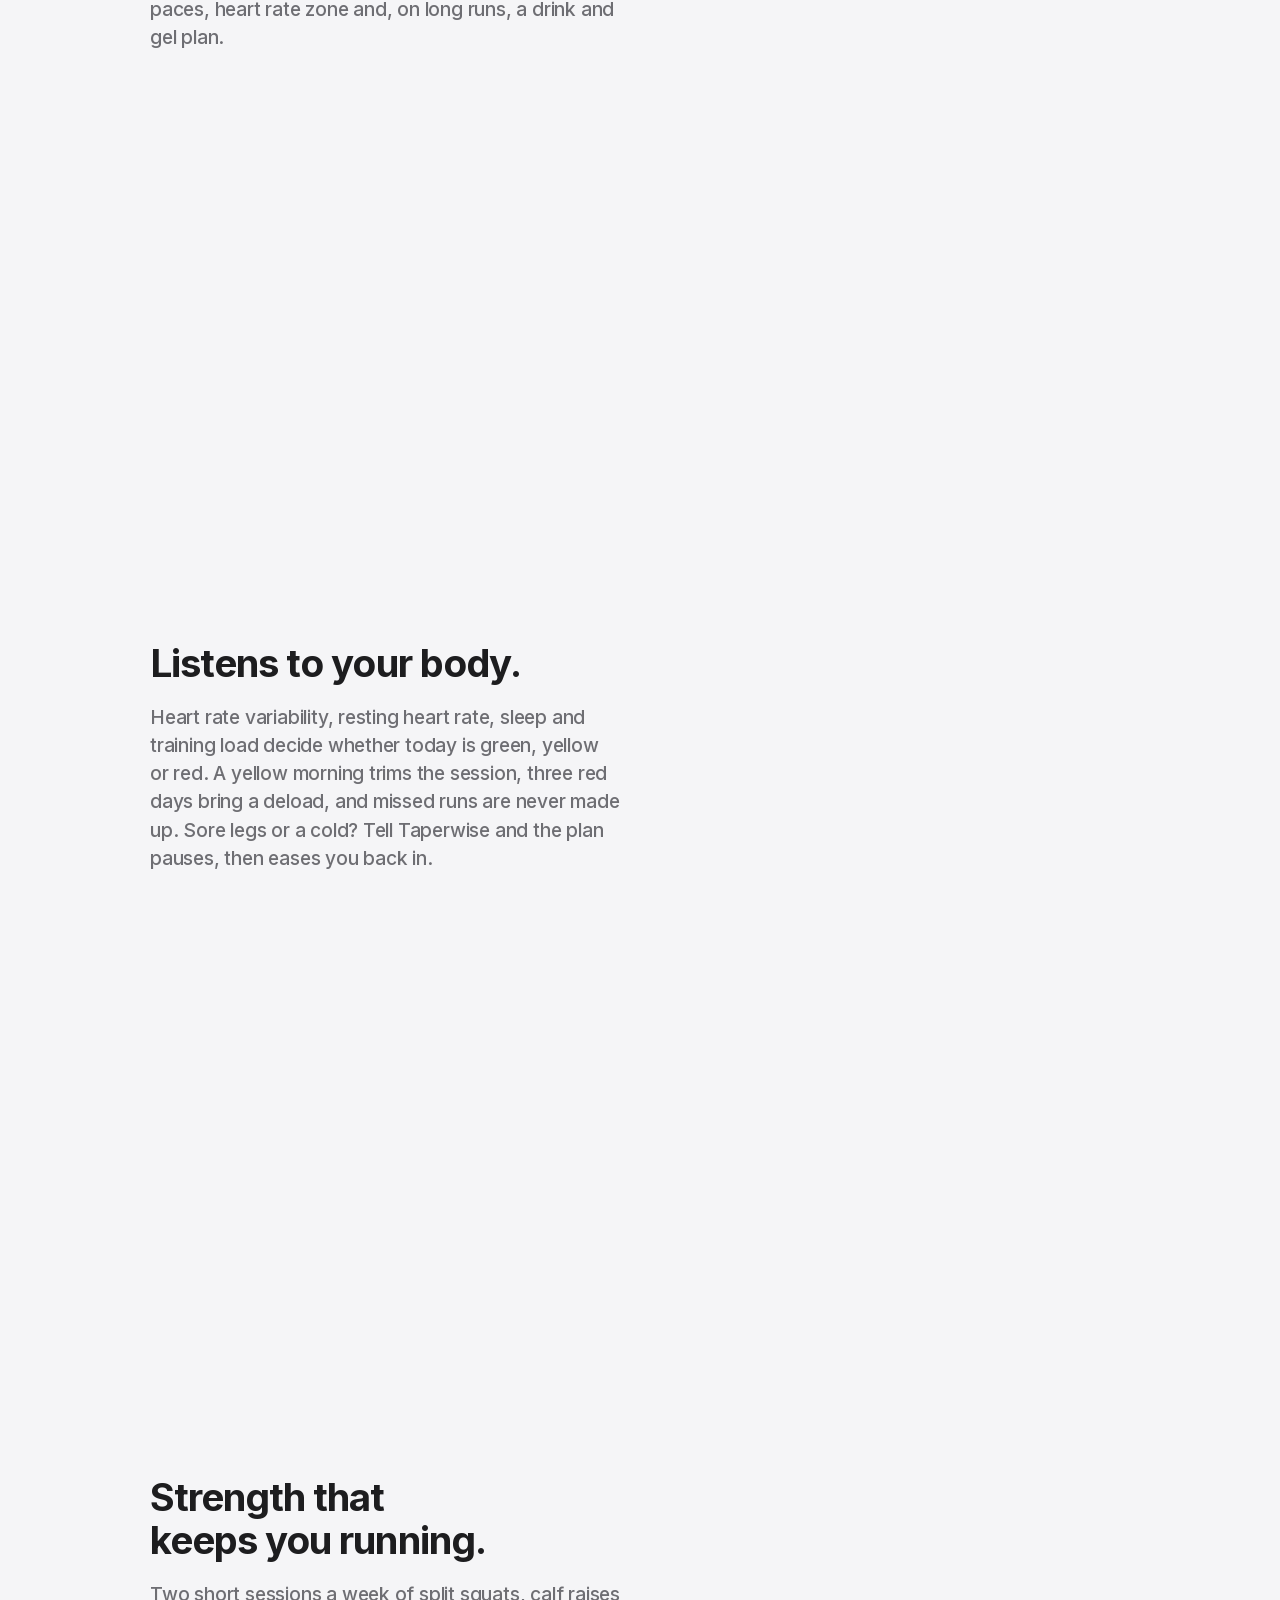
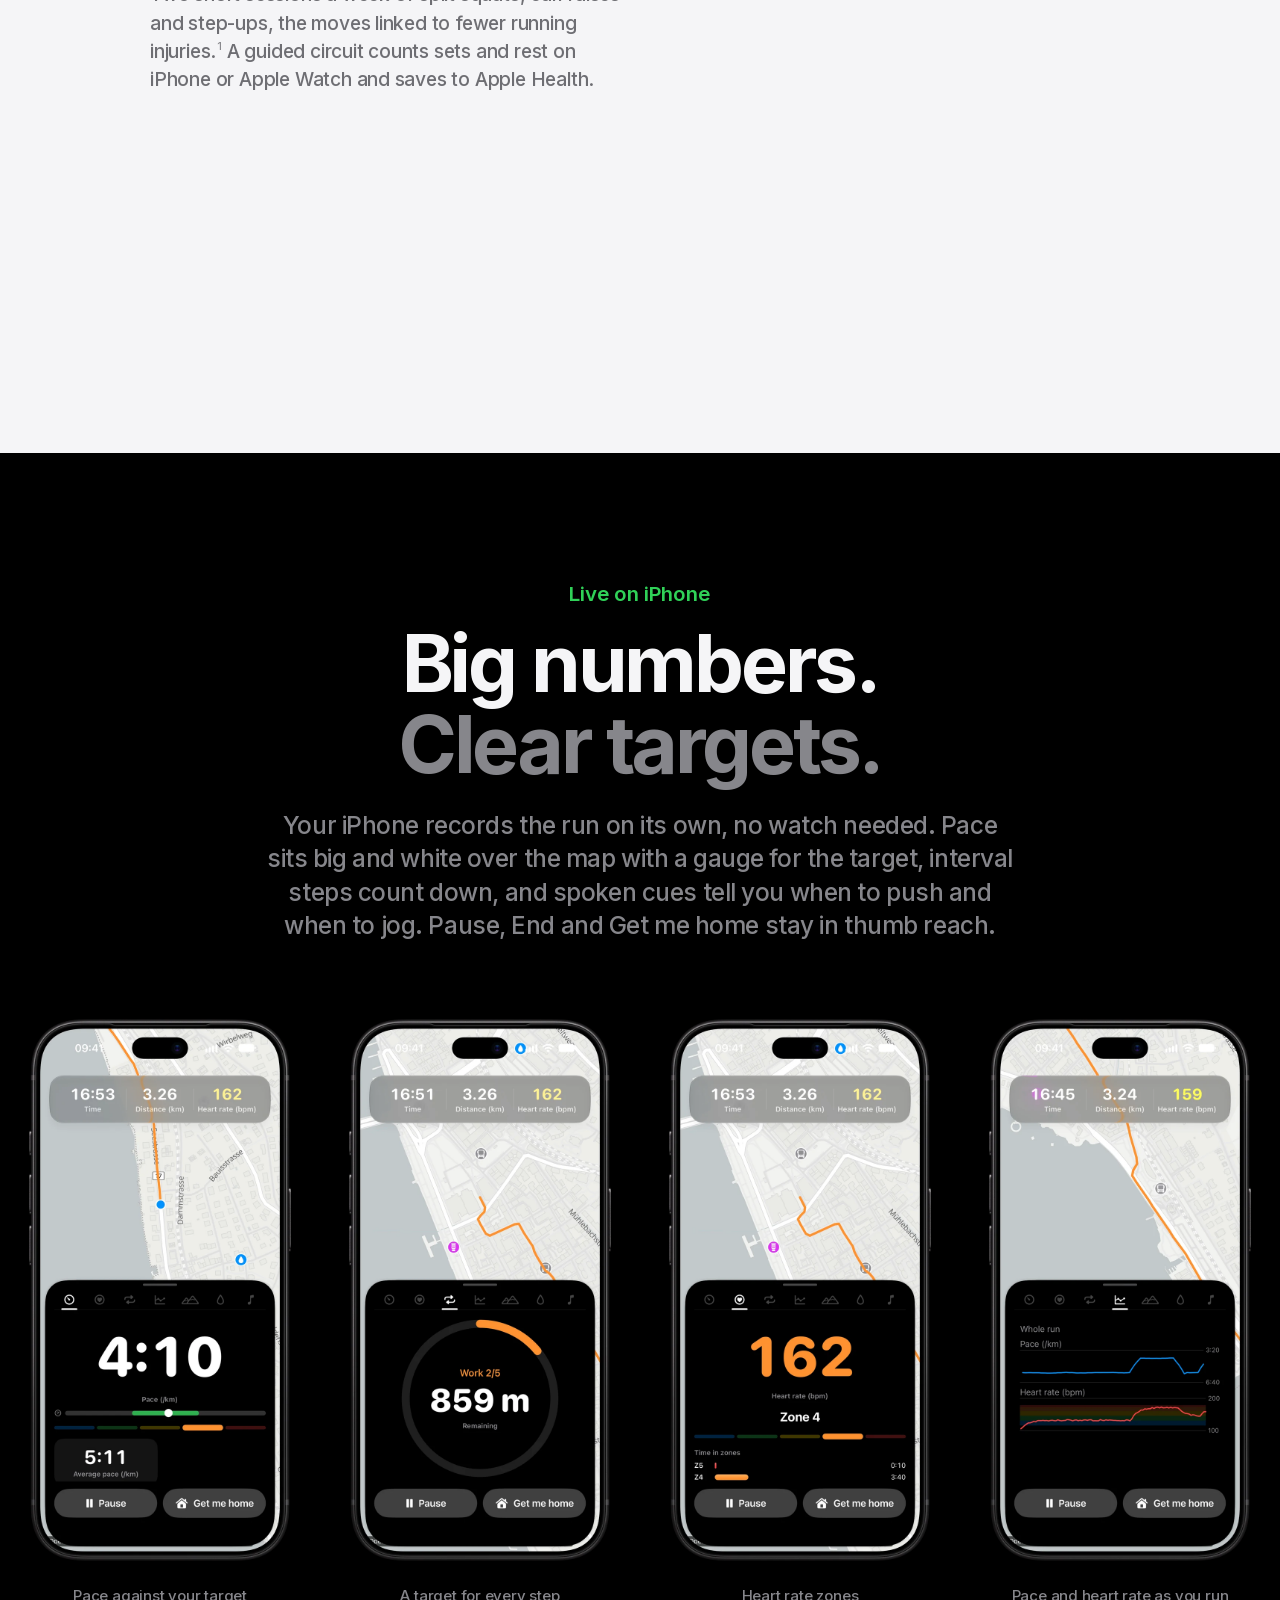
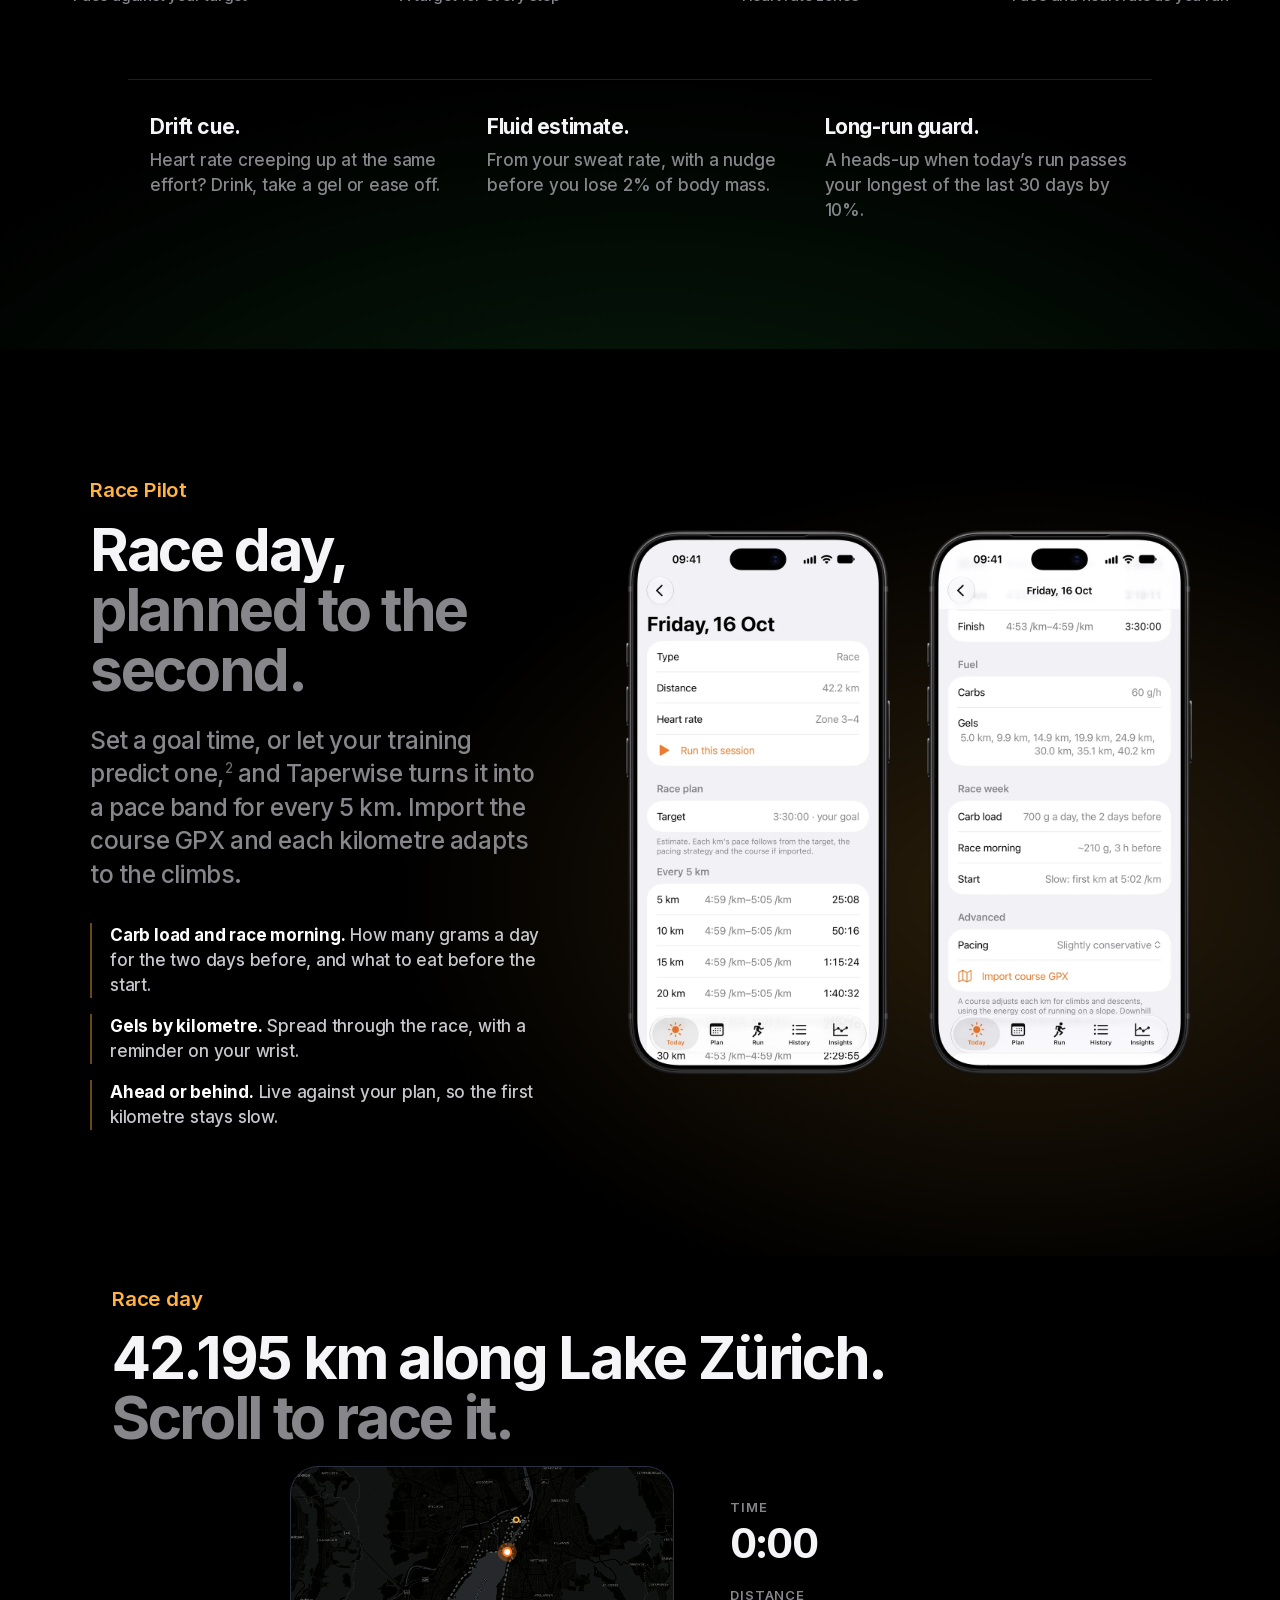
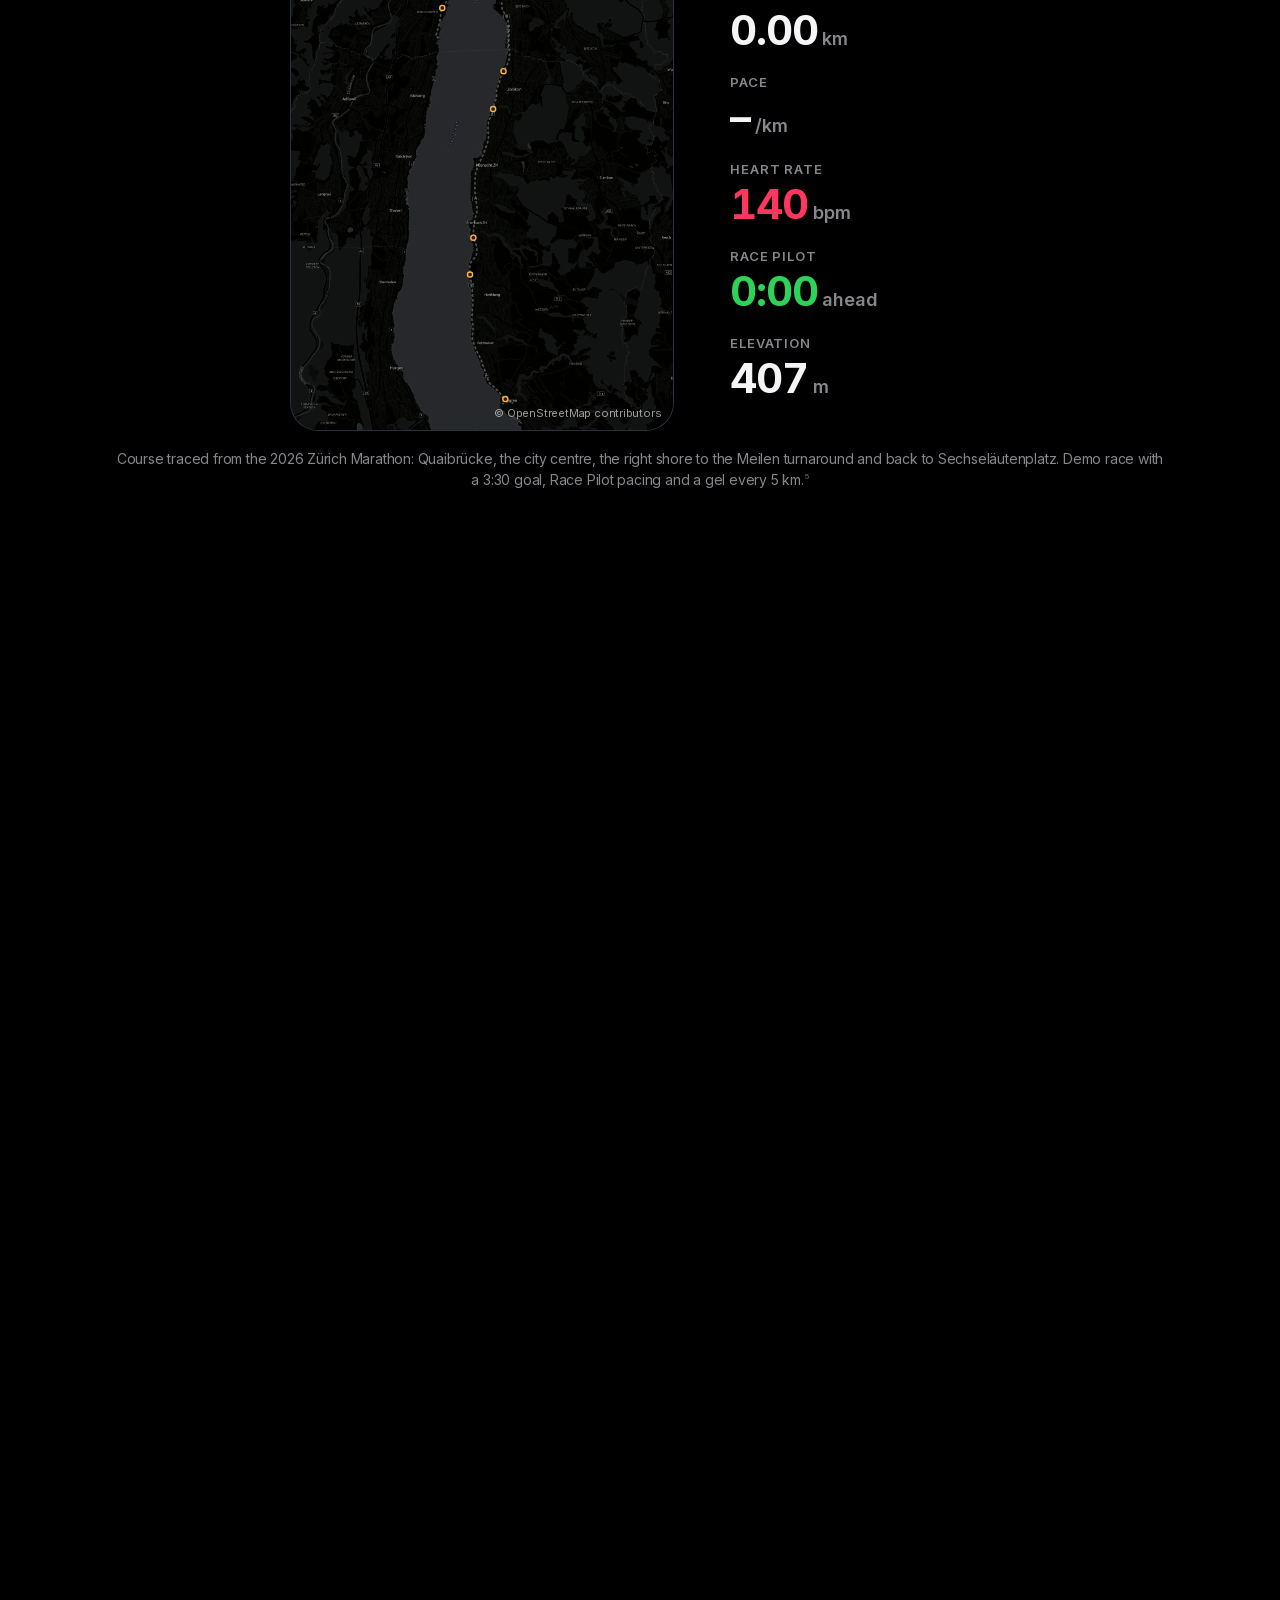
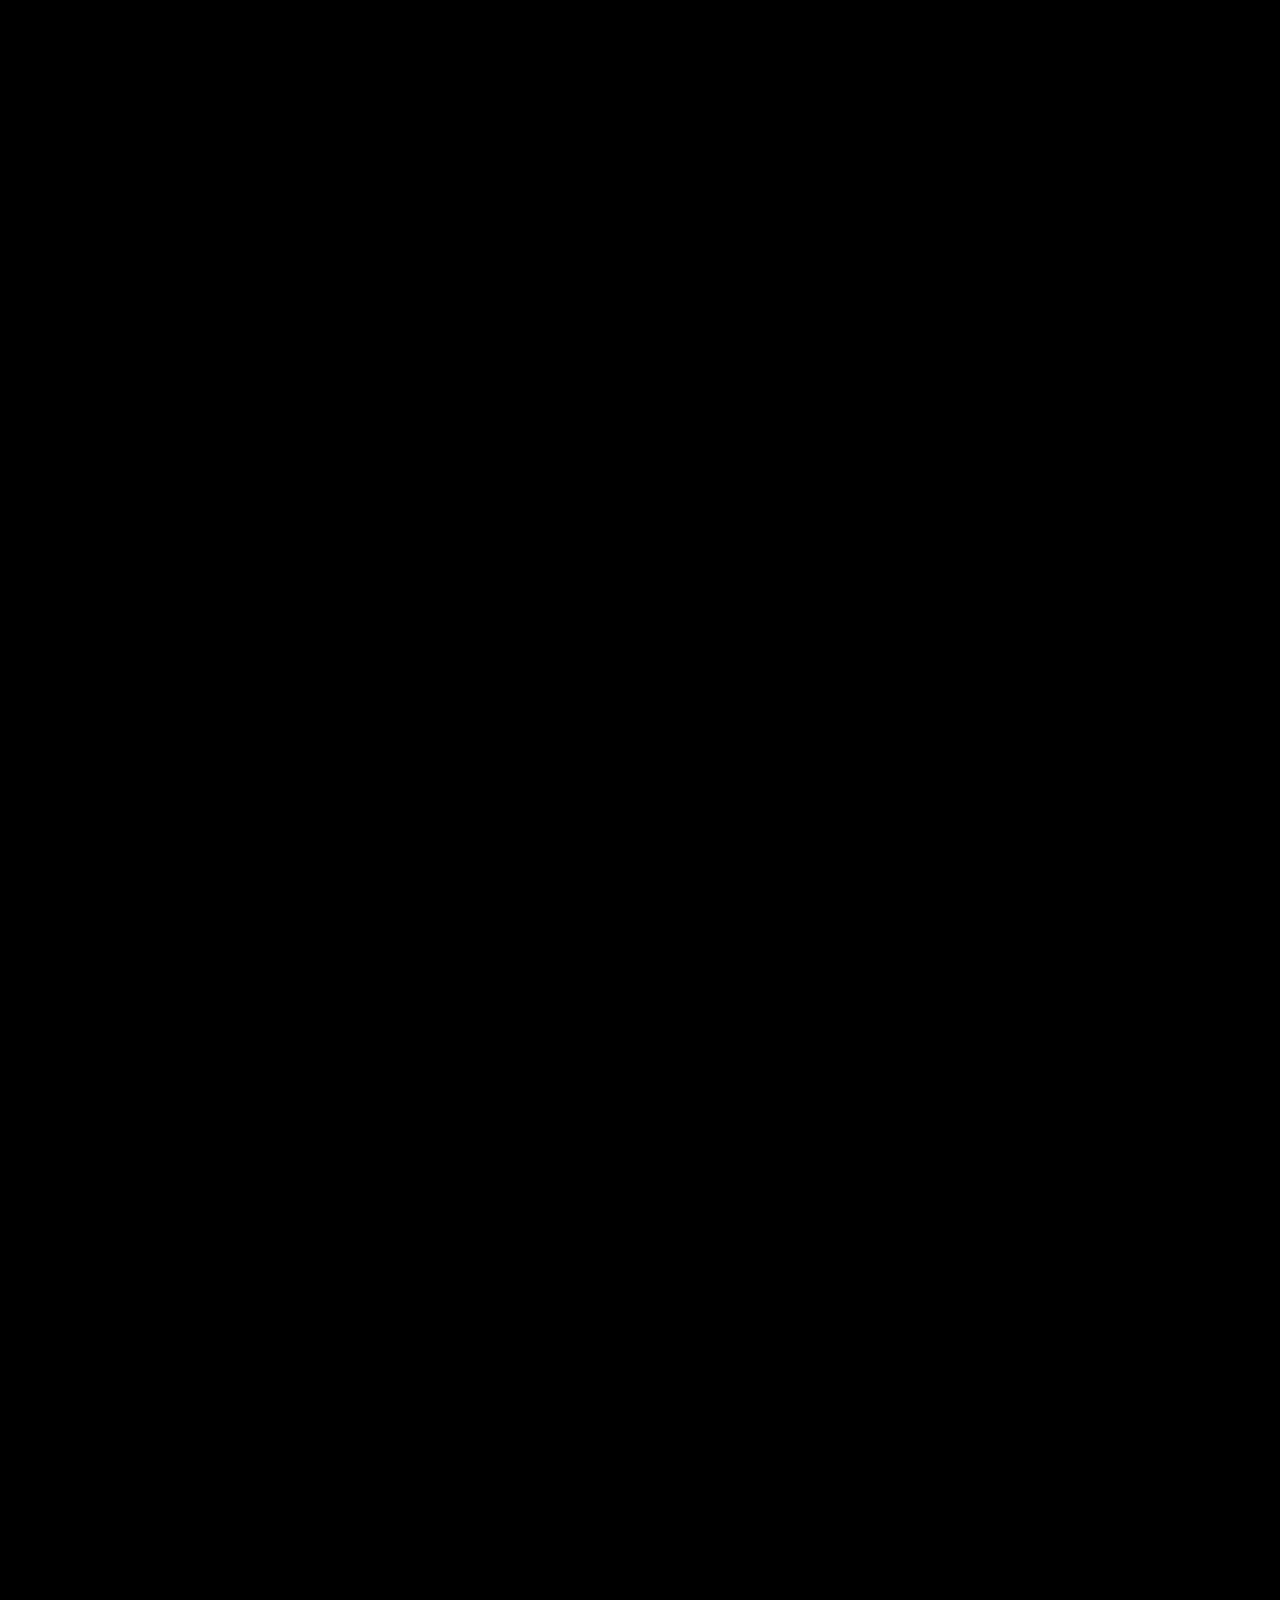
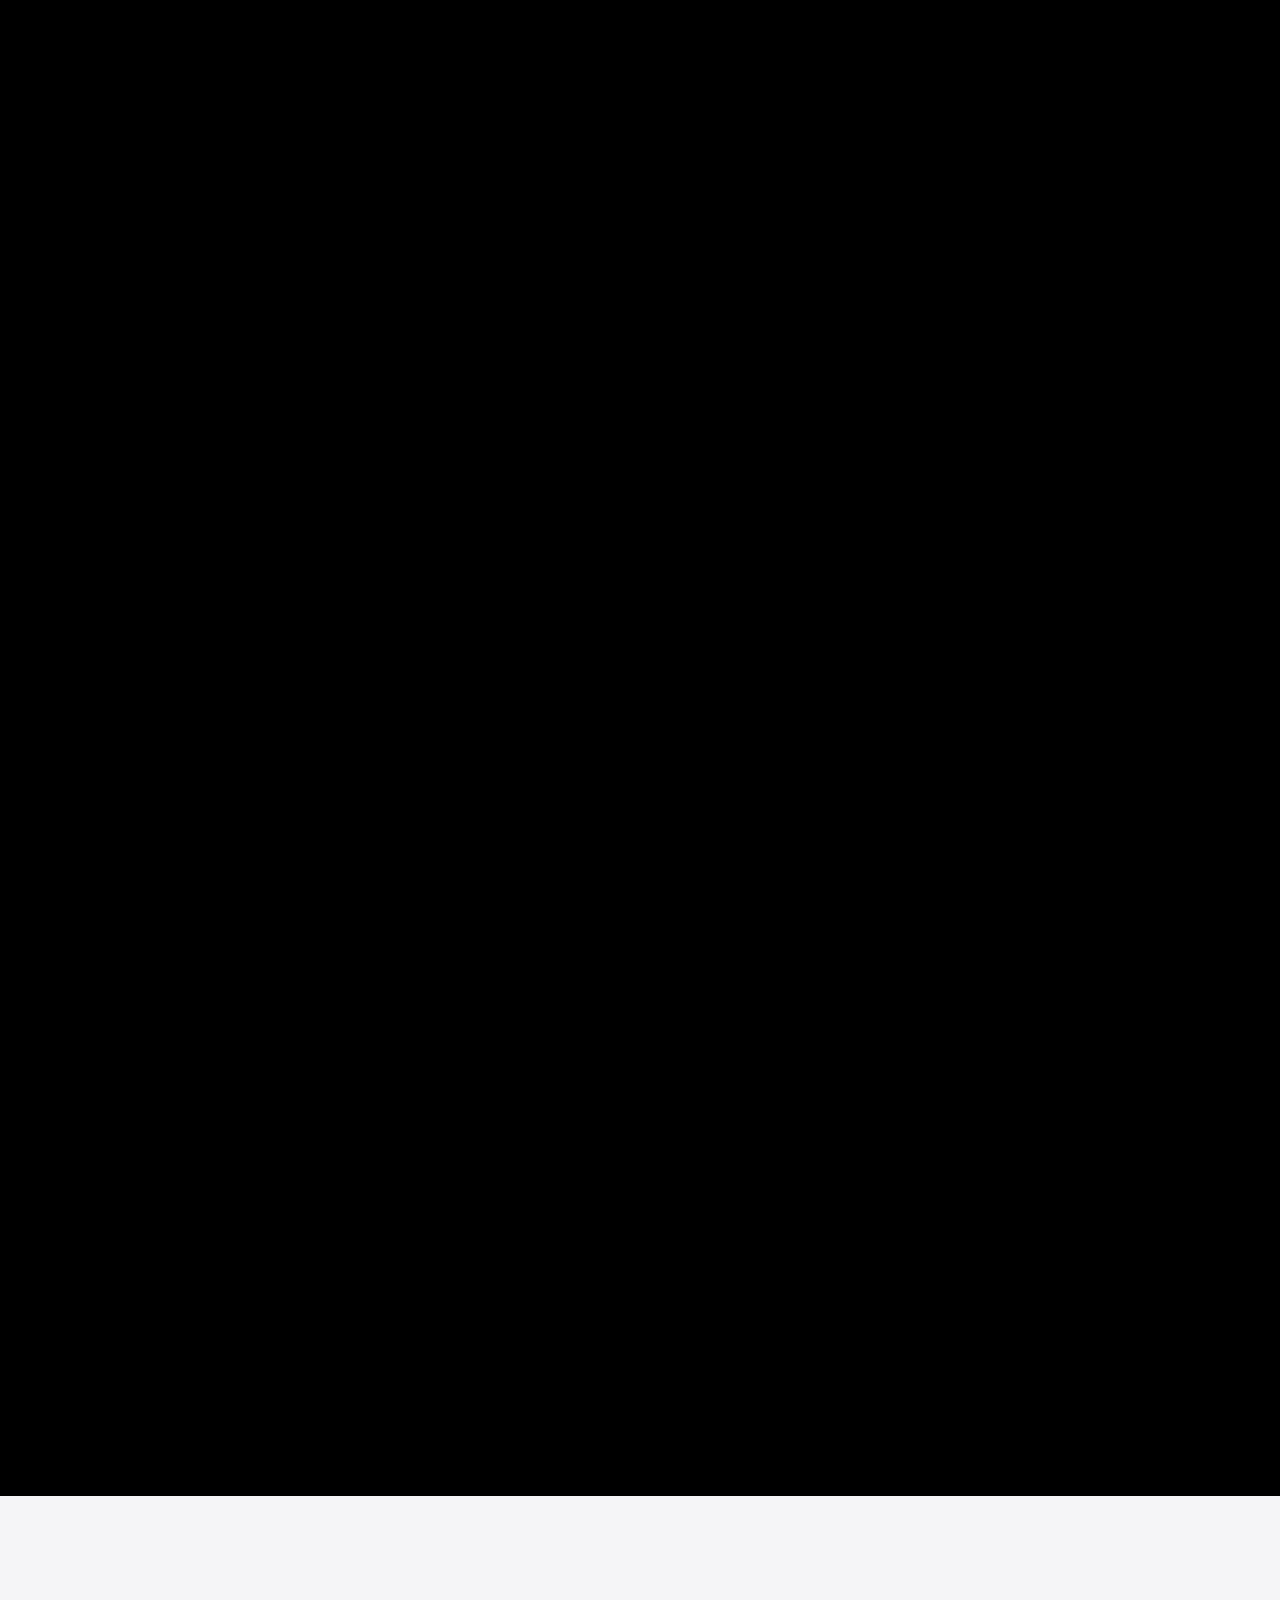
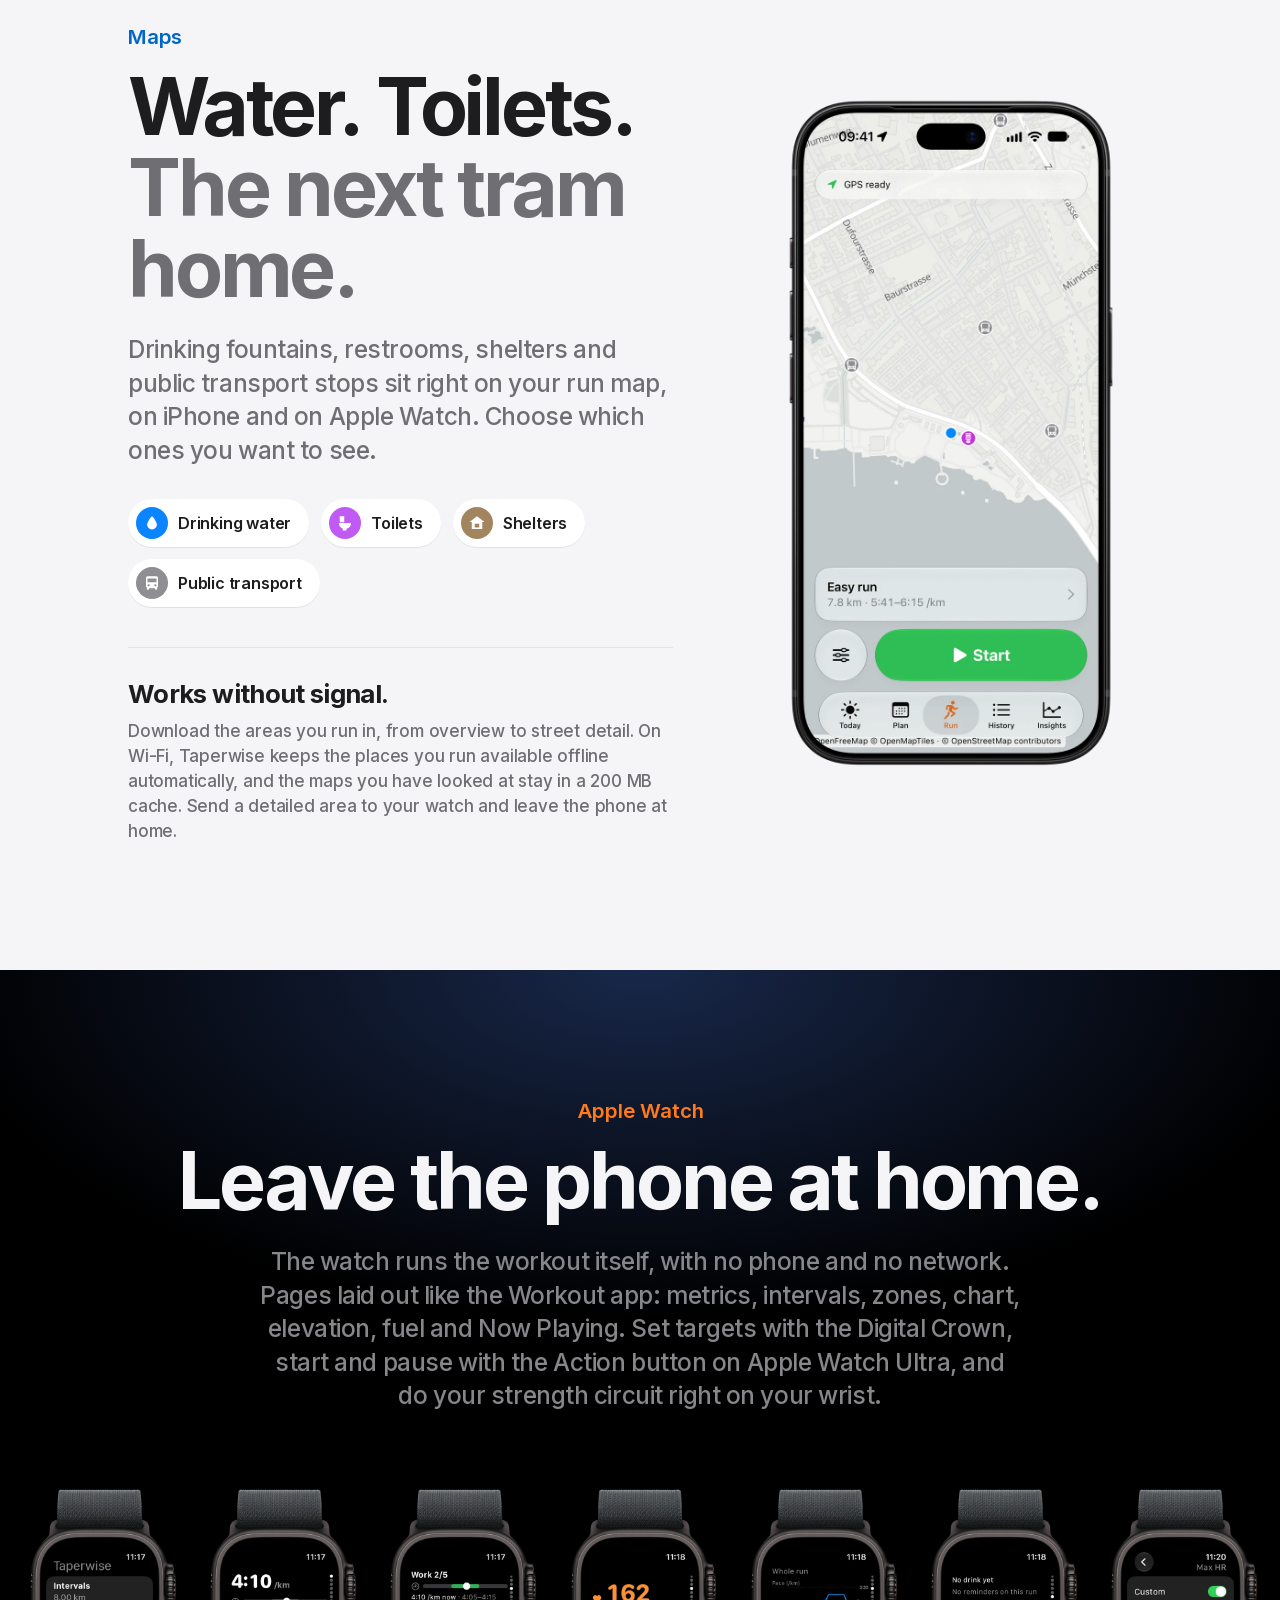
==== commit a92ec366: "Plans cover 10K, half and marathon only; drop 5K claims" ====
--- a/index.html
+++ b/index.html
@@ -4,7 +4,7 @@
 <meta charset="utf-8">
 <meta name="viewport" content="width=device-width, initial-scale=1, viewport-fit=cover">
 <title data-i18n="meta.title">Taperwise · Marathon training app for iPhone and Apple Watch</title>
-<meta name="description" data-i18n-attr="content:meta.description" content="Marathon, half marathon, 10K and 5K plans that adapt to heart rate, HRV and sleep. Live coaching and offline maps on iPhone and Apple Watch. No account, no cloud.">
+<meta name="description" data-i18n-attr="content:meta.description" content="Marathon, half marathon and 10K plans that adapt to heart rate, HRV and sleep. Live coaching and offline maps on iPhone and Apple Watch. No account, no cloud.">
 <meta name="theme-color" content="#000000">
 <meta property="og:title" data-i18n-attr="content:meta.title" content="Taperwise · Marathon training app for iPhone and Apple Watch">
 <meta property="og:site_name" content="Taperwise">
@@ -25,7 +25,7 @@
 <link rel="alternate" hreflang="ja" href="https://taperwise.run/ja/">
 <link rel="alternate" hreflang="x-default" href="https://taperwise.run/">
 <link rel="alternate" type="text/markdown" href="https://taperwise.run/index.md">
-<script type="application/ld+json">{"@context": "https://schema.org", "@type": "MobileApplication", "name": "Taperwise", "operatingSystem": "iOS, watchOS", "applicationCategory": "HealthApplication", "applicationSubCategory": "Running", "description": "Marathon, half marathon, 10K and 5K plans that adapt to heart rate, HRV and sleep. Live coaching and offline maps on iPhone and Apple Watch. No account, no cloud.", "url": "https://taperwise.run/", "image": "https://taperwise.run/assets/img/icon.png", "inLanguage": "en", "publisher": {"@type": "Organization", "name": "BitSpire GmbH", "email": "apps@bitspire.ch"}}</script>
+<script type="application/ld+json">{"@context": "https://schema.org", "@type": "MobileApplication", "name": "Taperwise", "operatingSystem": "iOS, watchOS", "applicationCategory": "HealthApplication", "applicationSubCategory": "Running", "description": "Marathon, half marathon and 10K plans that adapt to heart rate, HRV and sleep. Live coaching and offline maps on iPhone and Apple Watch. No account, no cloud.", "url": "https://taperwise.run/", "image": "https://taperwise.run/assets/img/icon.png", "inLanguage": "en", "publisher": {"@type": "Organization", "name": "BitSpire GmbH", "email": "apps@bitspire.ch"}}</script>
 <link rel="icon" href="assets/img/icon.png">
 <link rel="apple-touch-icon" href="assets/img/apple-touch-icon.png">
 <link rel="stylesheet" href="assets/site.css">
@@ -51,7 +51,7 @@
   <div class="hero-copy">
     <p data-i18n="hero.eyebrow" class="eyebrow reveal">Taperwise for iPhone and Apple Watch</p>
     <h1 data-i18n="hero.title" class="reveal">Run your race.<br><span class="grad">Keep your data.</span></h1>
-    <p data-i18n="hero.lead" class="lead reveal">A training plan for 5K, 10K, half or marathon, a coach for every run and maps that work without signal. No account. No cloud.</p>
+    <p data-i18n="hero.lead" class="lead reveal">A training plan for 10K, half or marathon, a coach for every run and maps that work without signal. No account. No cloud.</p>
     <div class="cta reveal">
       <a data-i18n="hero.store" class="store" href="https://apps.apple.com/app/id6823595769">Download on the App Store</a>
       <a data-i18n="hero.more" class="more" href="#plan">See how it works</a>
@@ -124,7 +124,7 @@
       <article class="step" data-shot="0">
         <img class="step-phone" src="assets/img/phone-plan.webp" width="720" height="1472" data-i18n-attr="alt:plan.adapt.alt" alt="Taperwise plan: marathon in 76 days, finish goal, race-day estimate 3:22 to 3:38, on track with 209.9 of 229 km" loading="lazy">
         <h3 data-i18n="plan.adapt.title">A plan that starts where you are.</h3>
-        <p data-i18n="plan.adapt.text">Taperwise reads your running history from Apple Health, or imports GPX, TCX, FIT and Strava exports. Then it builds a 12 to 30 week plan for 5K, 10K, half marathon or marathon: Base, Build, Peak and Taper. Your goal, today’s fitness and an honest race-day range sit side by side.</p>
+        <p data-i18n="plan.adapt.text">Taperwise reads your running history from Apple Health, or imports GPX, TCX, FIT and Strava exports. Then it builds a 12 to 30 week plan for 10K, half marathon or marathon: Base, Build, Peak and Taper. Your goal, today’s fitness and an honest race-day range sit side by side.</p>
         <ul class="ticks">
           <li data-i18n="plan.adapt.tick1">Volume grows at most about 10% a week</li>
           <li data-i18n="plan.adapt.tick2">Every fourth week is a recovery week</li>
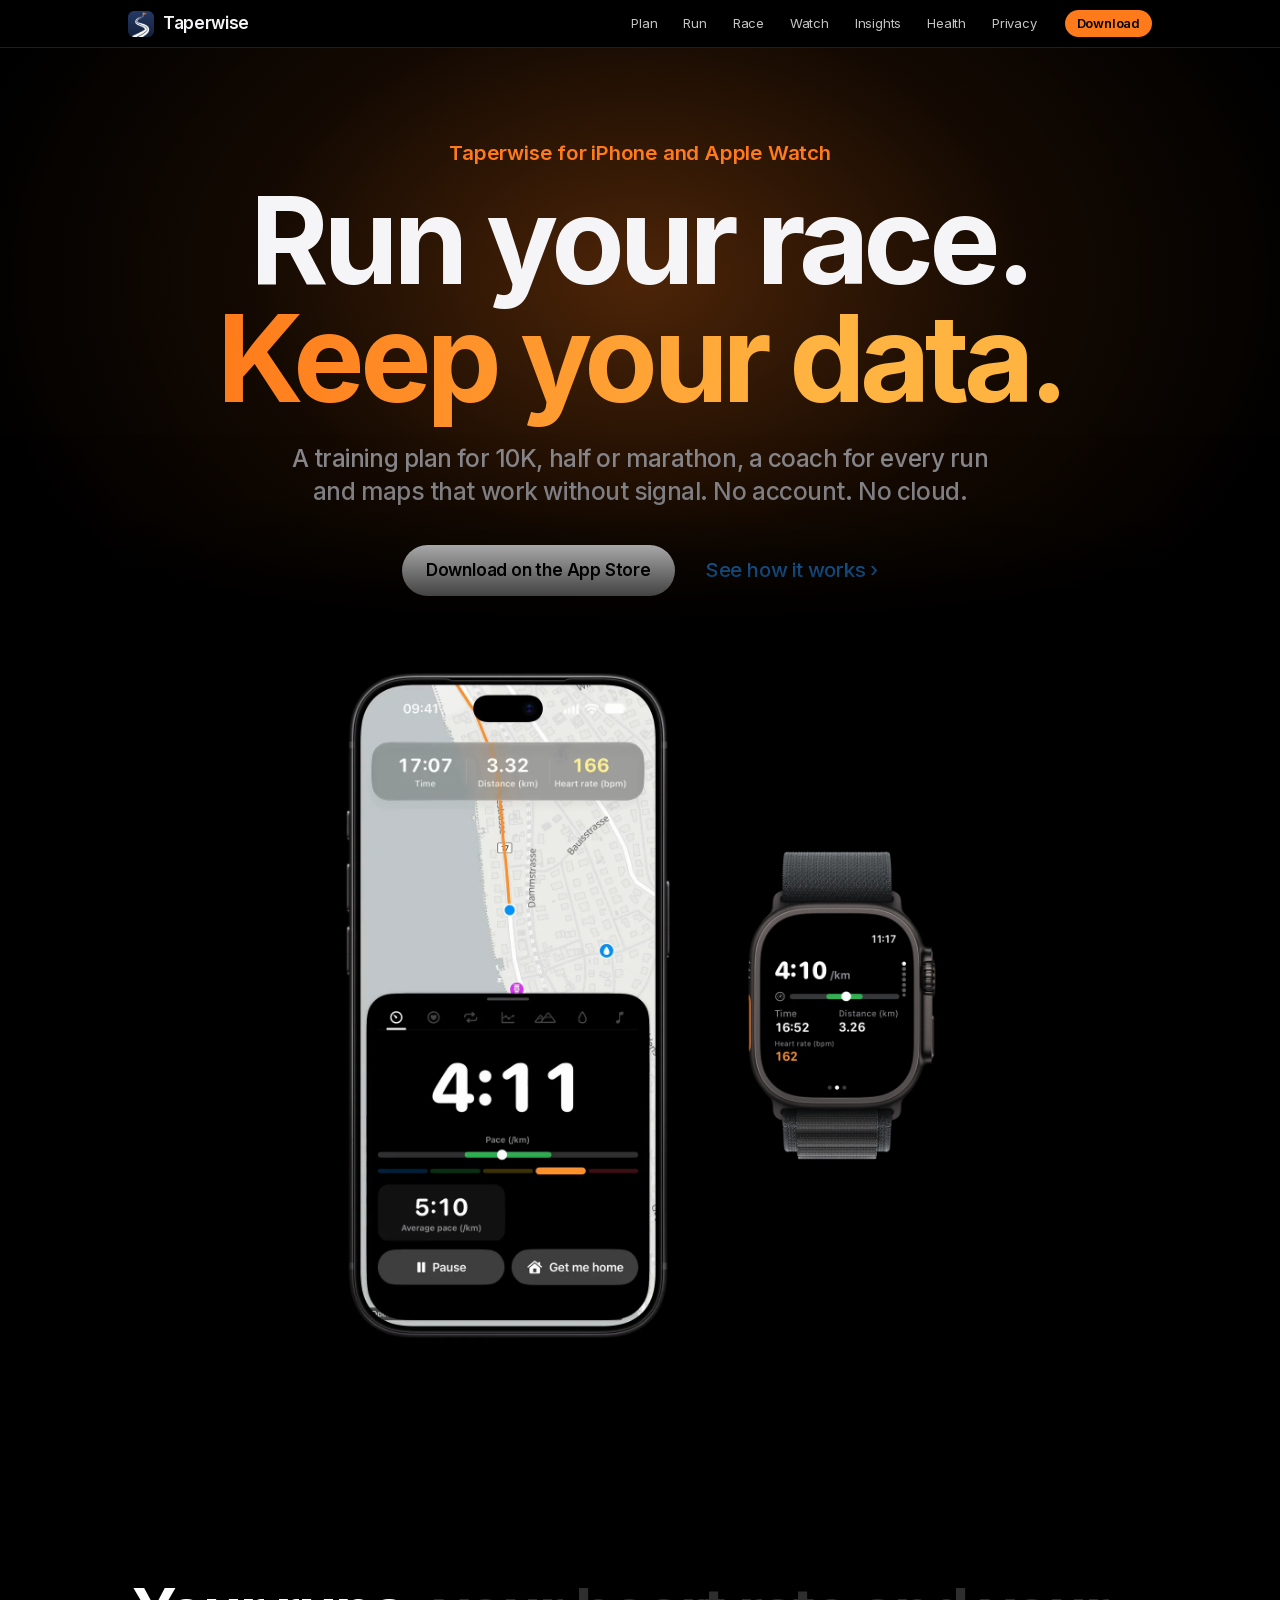
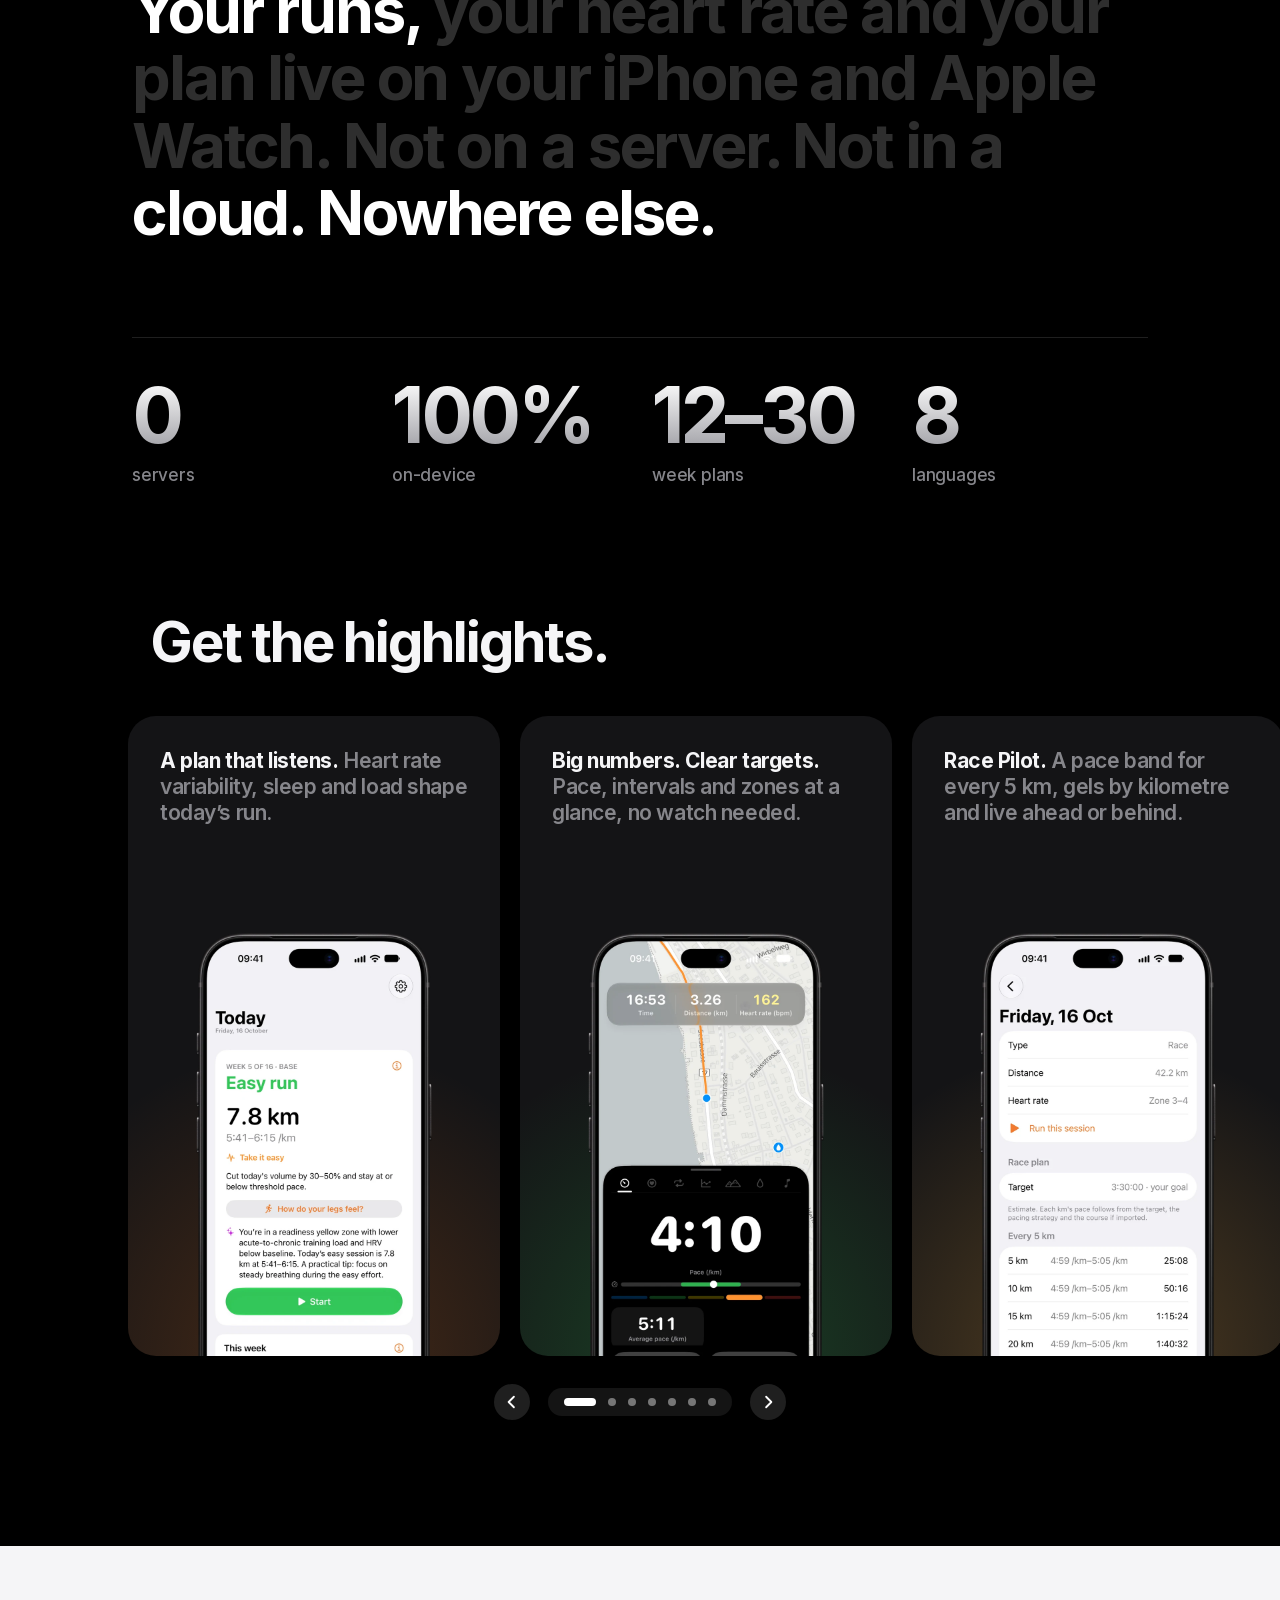
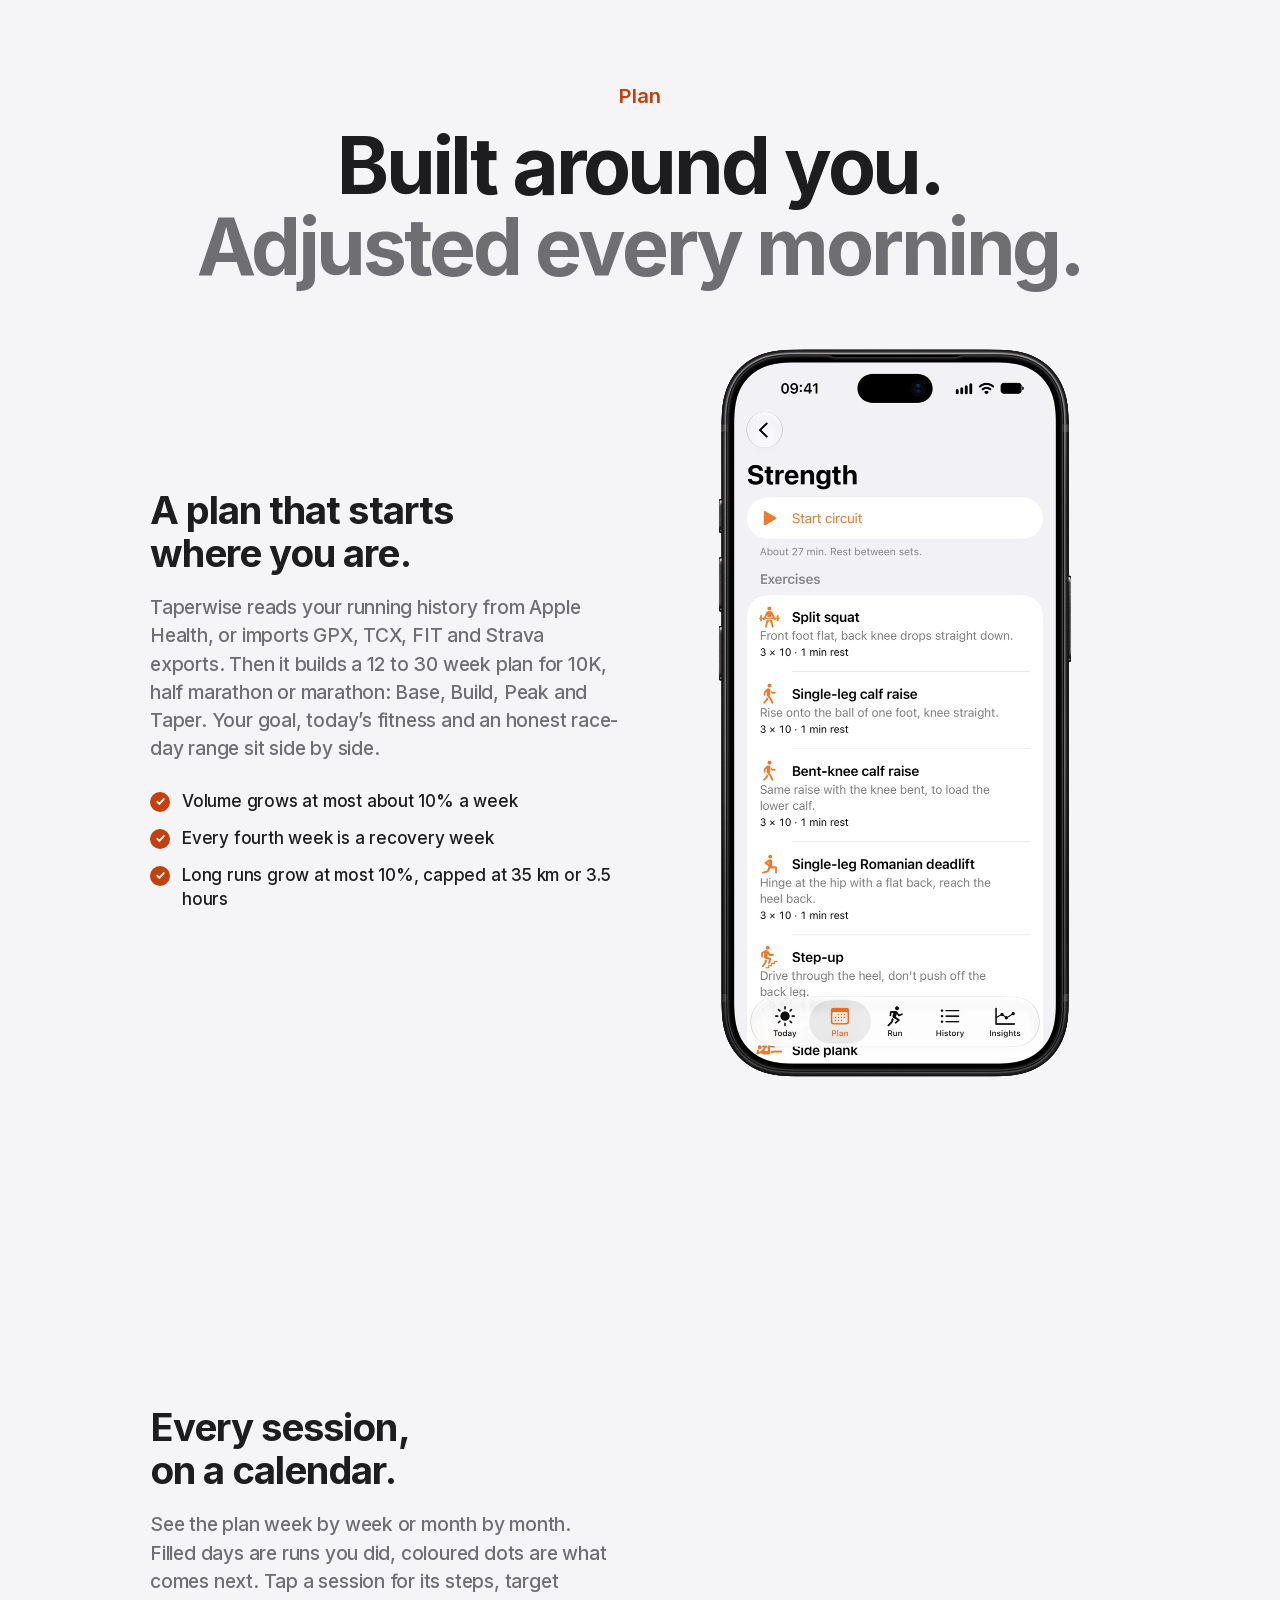
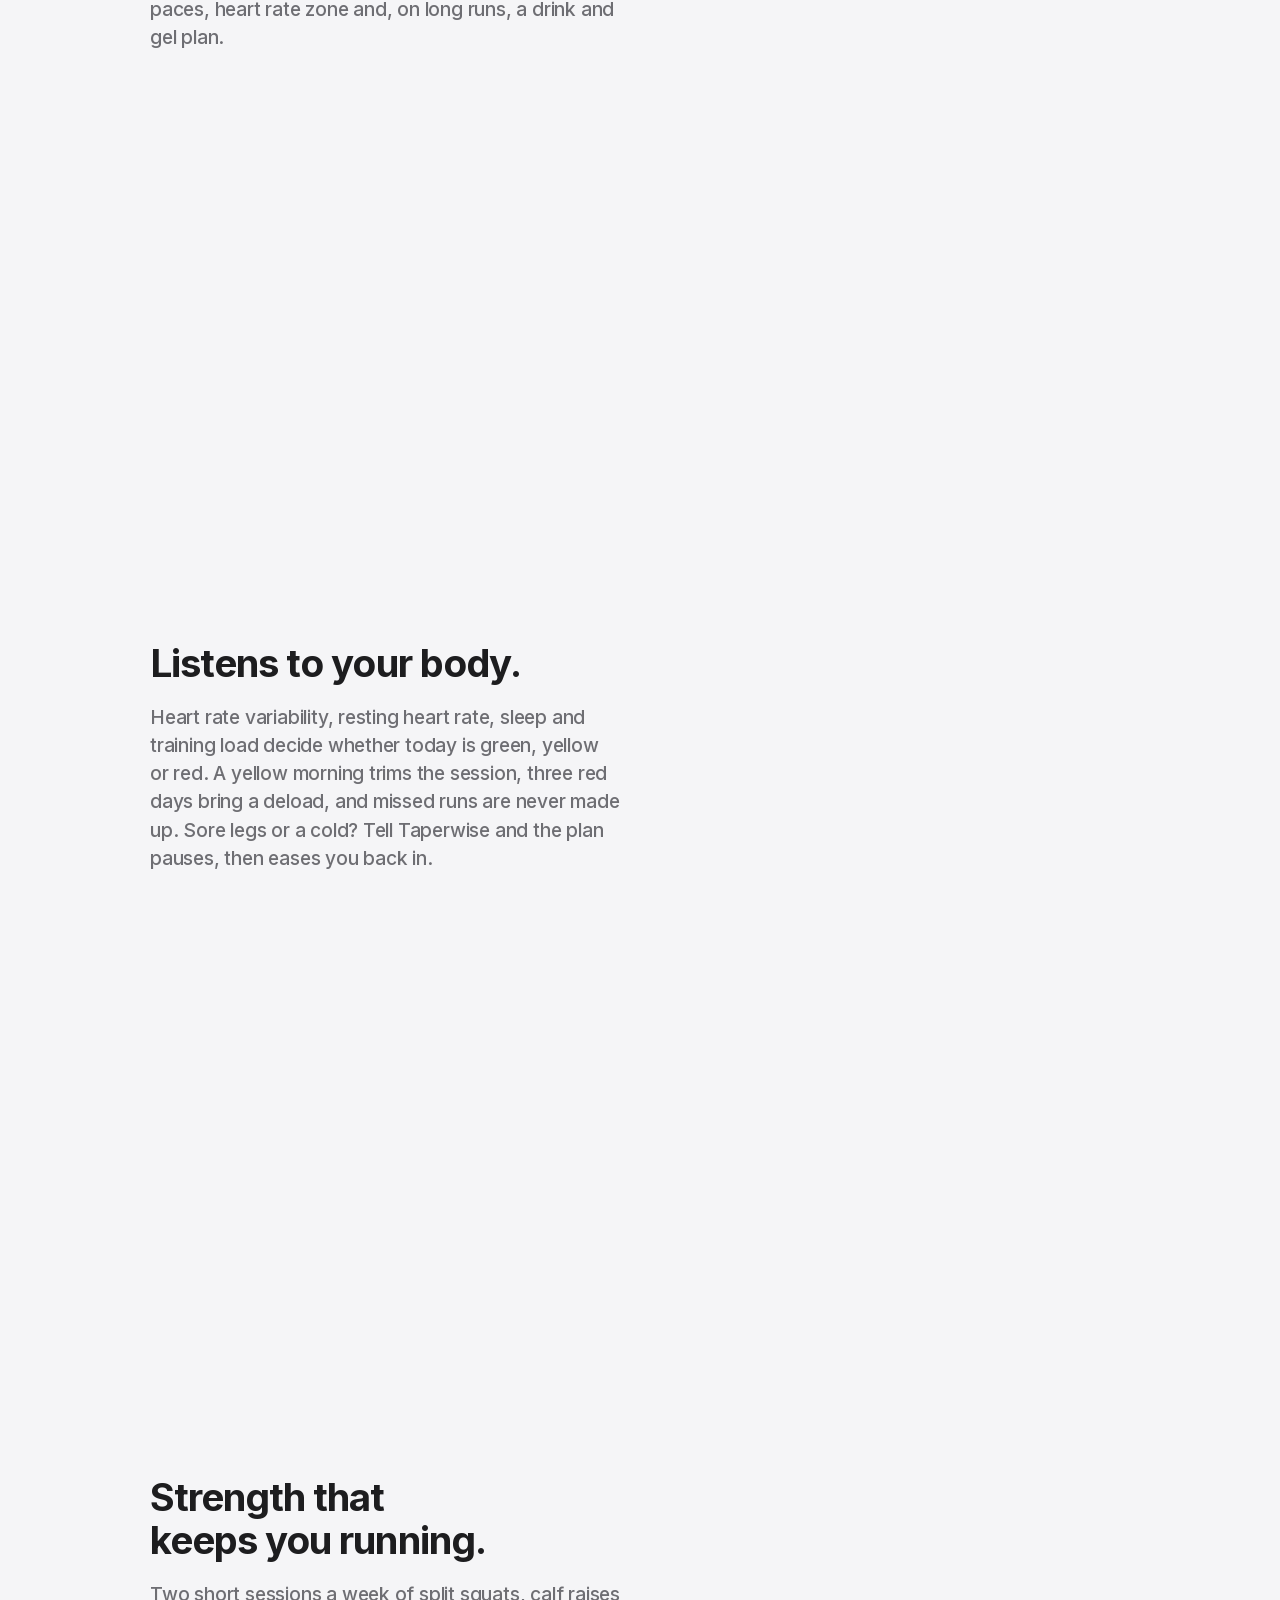
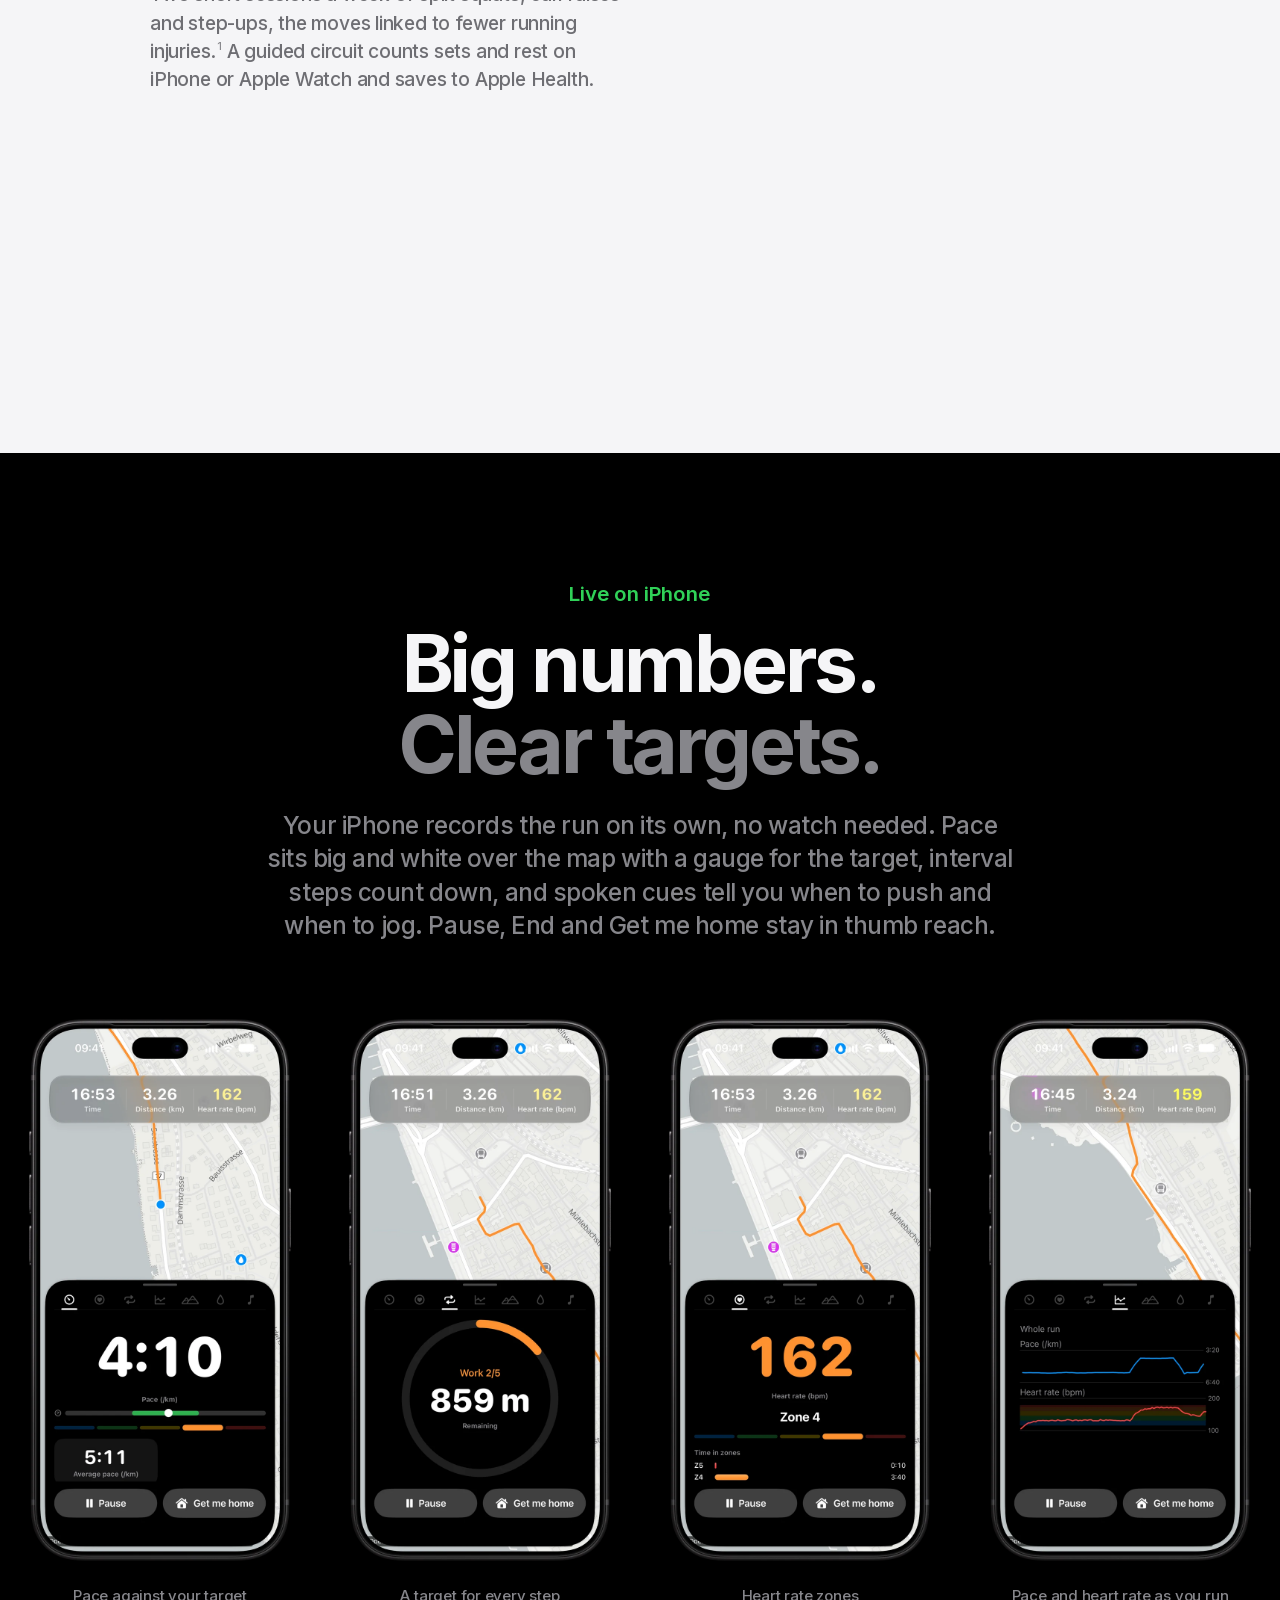
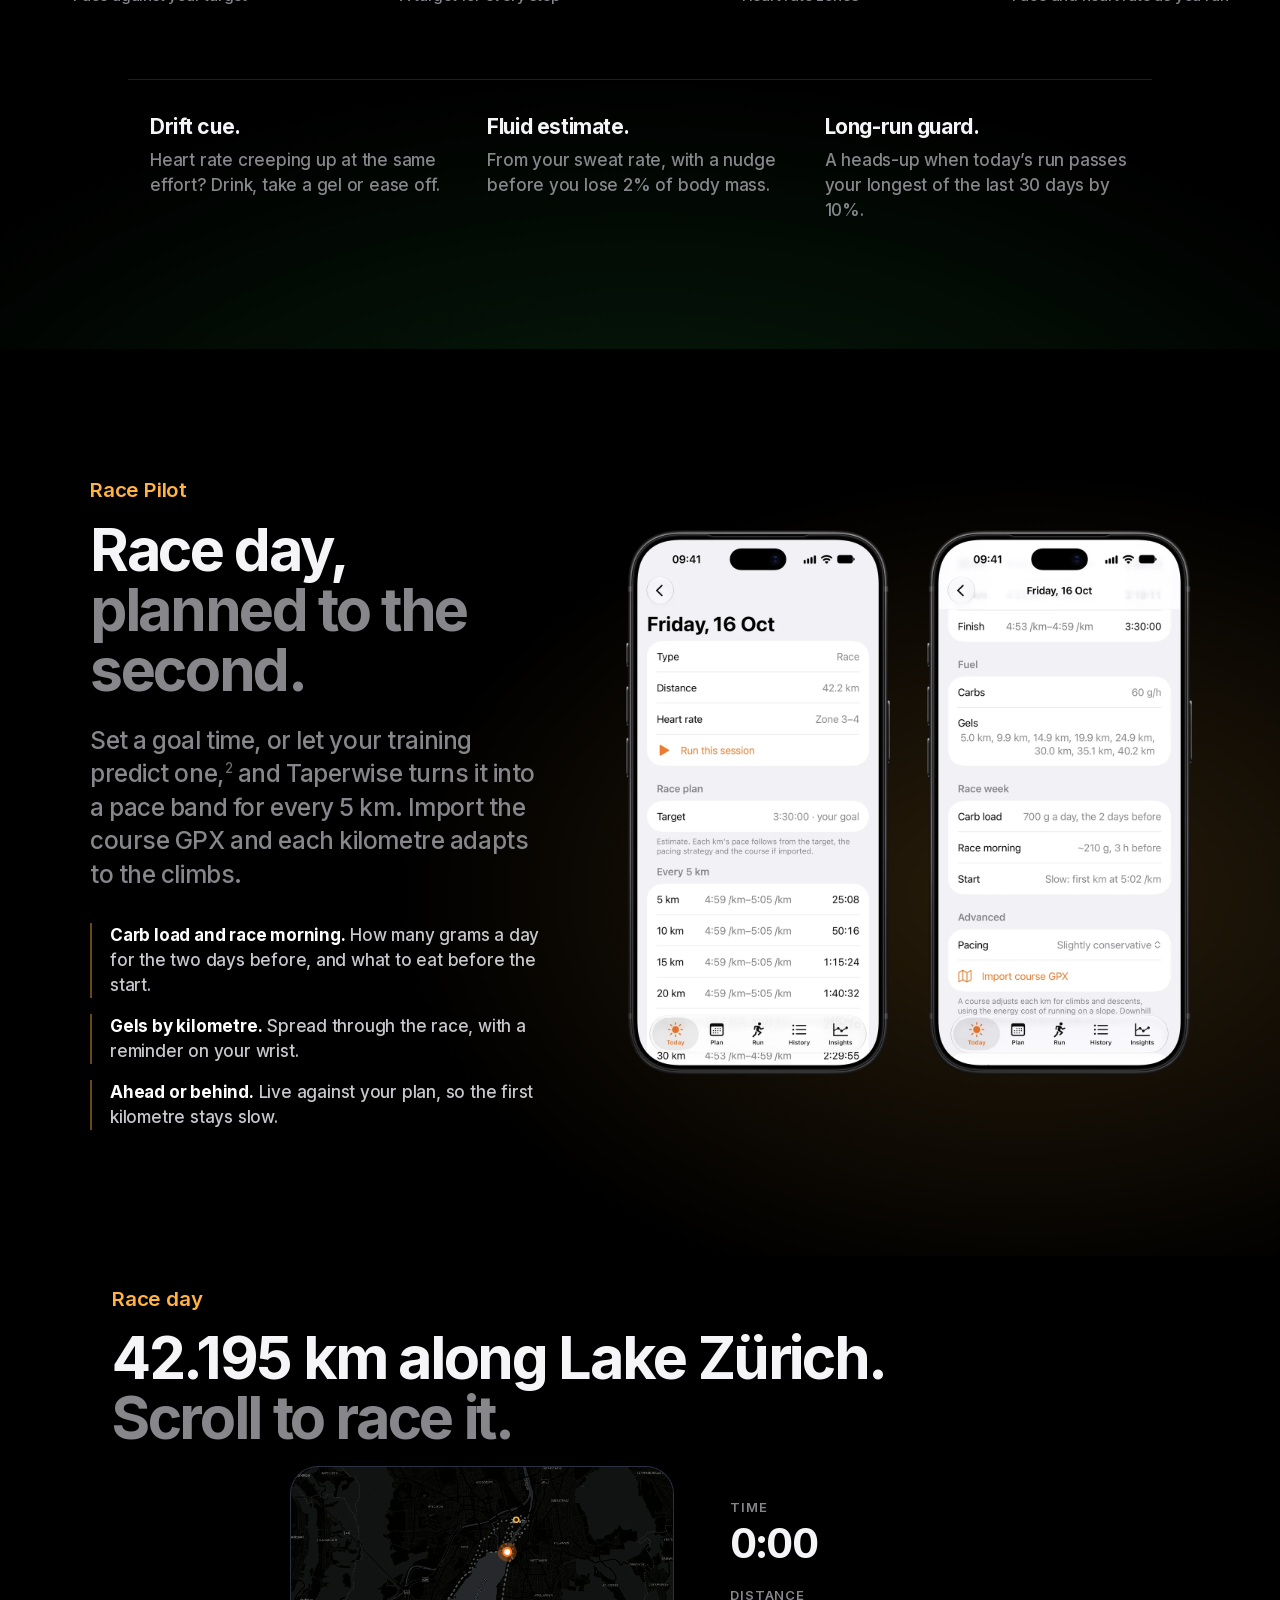
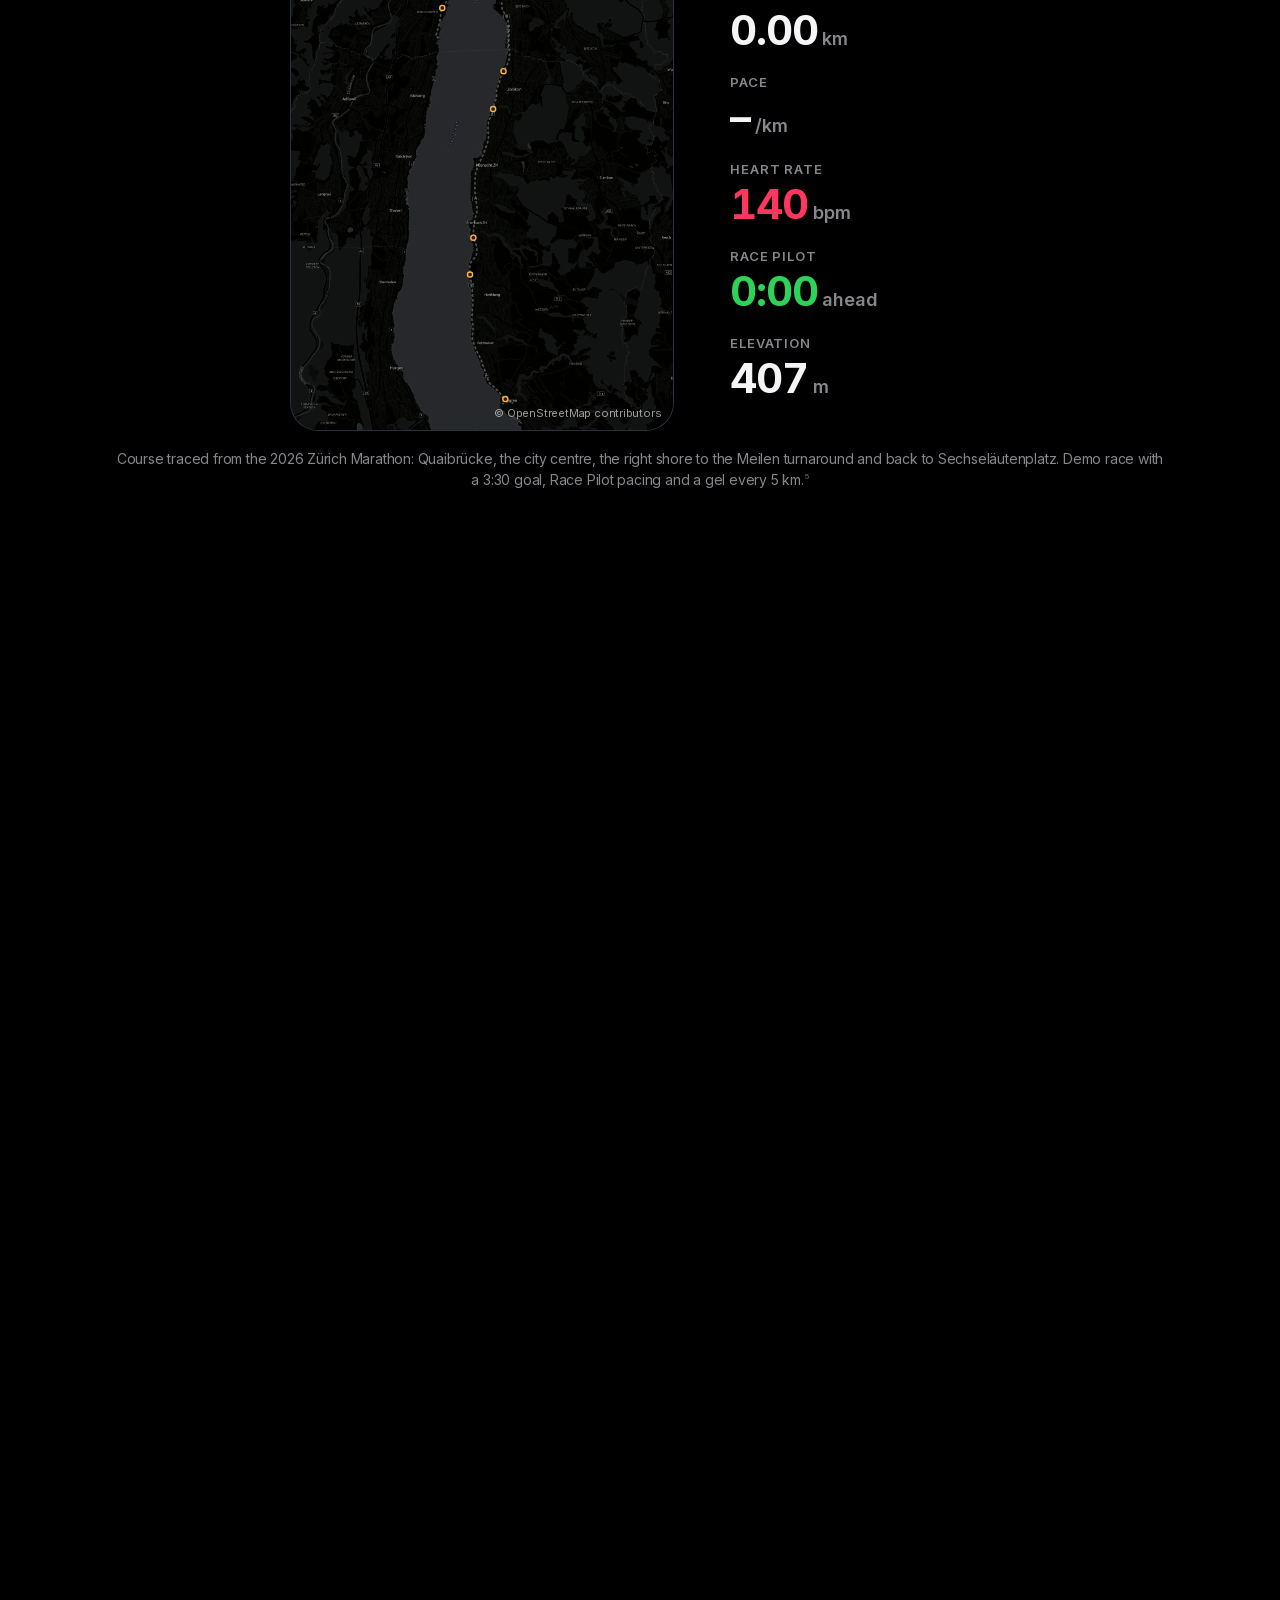
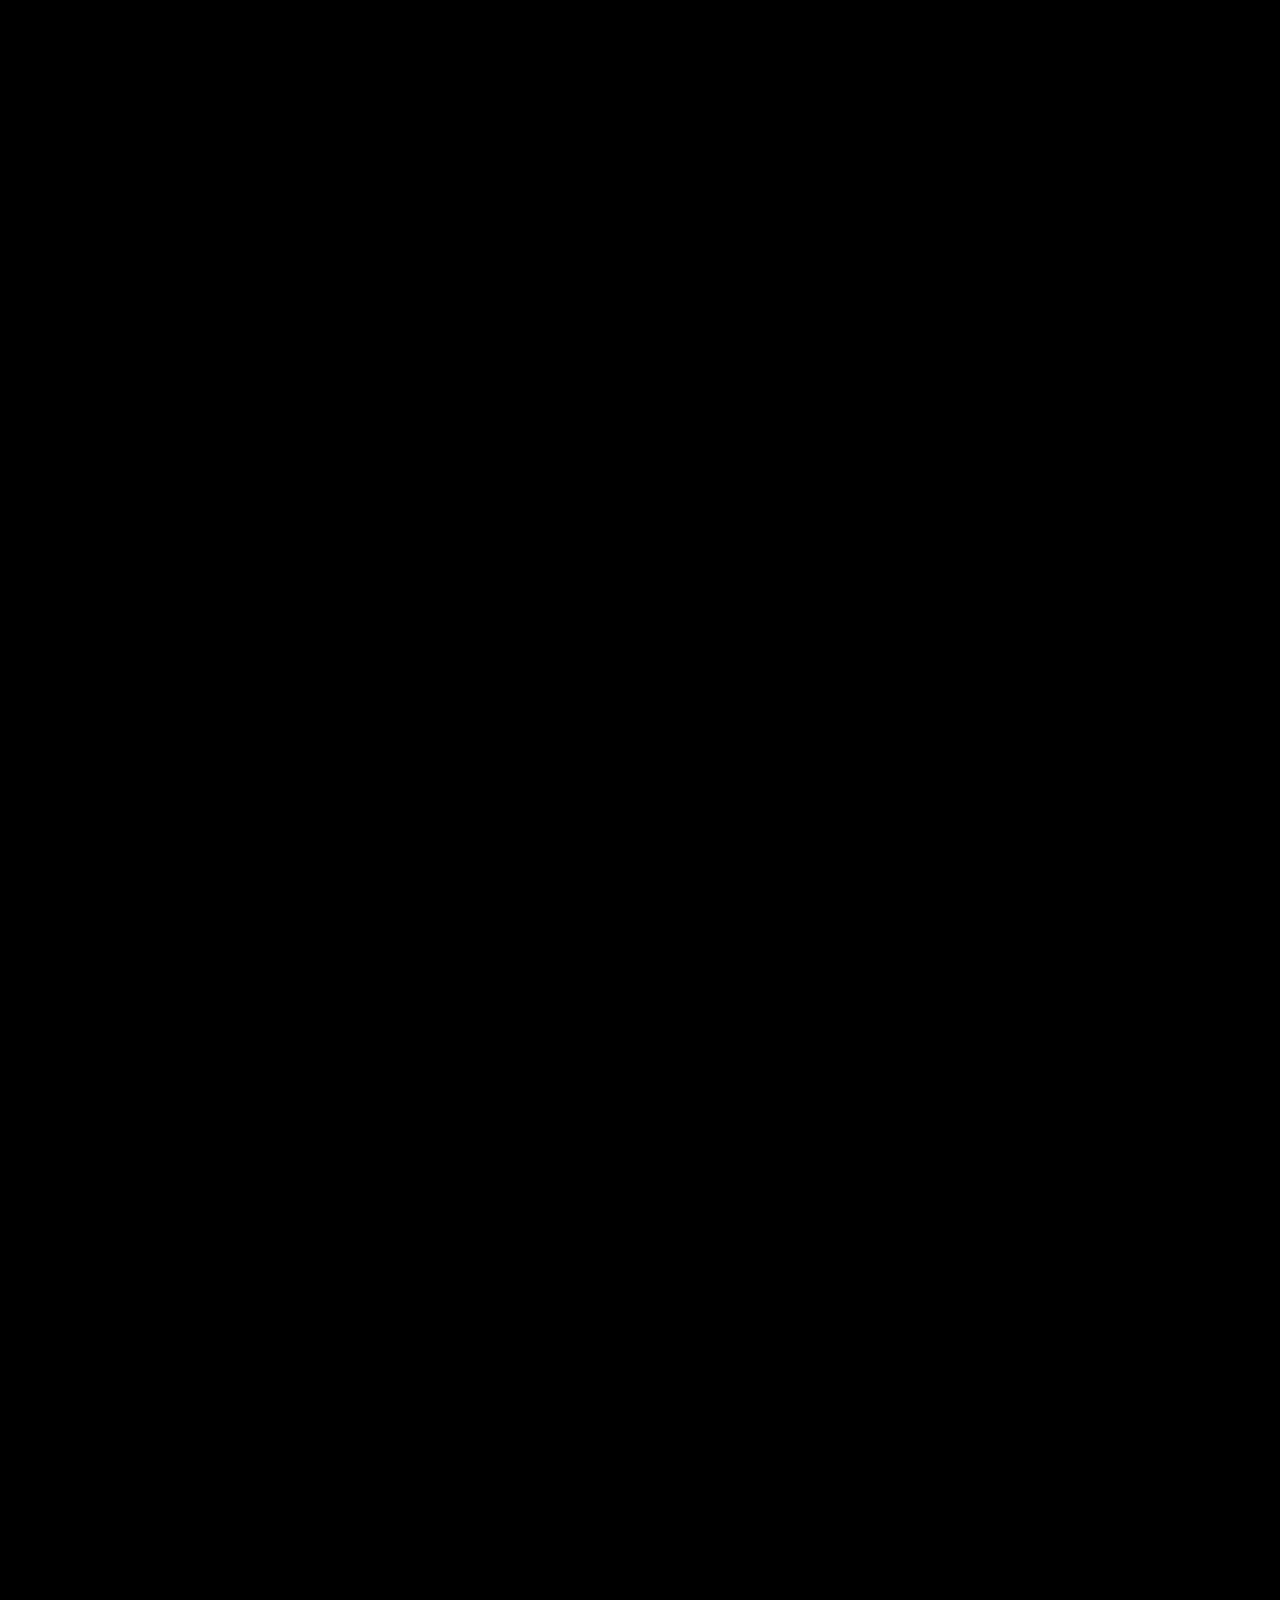
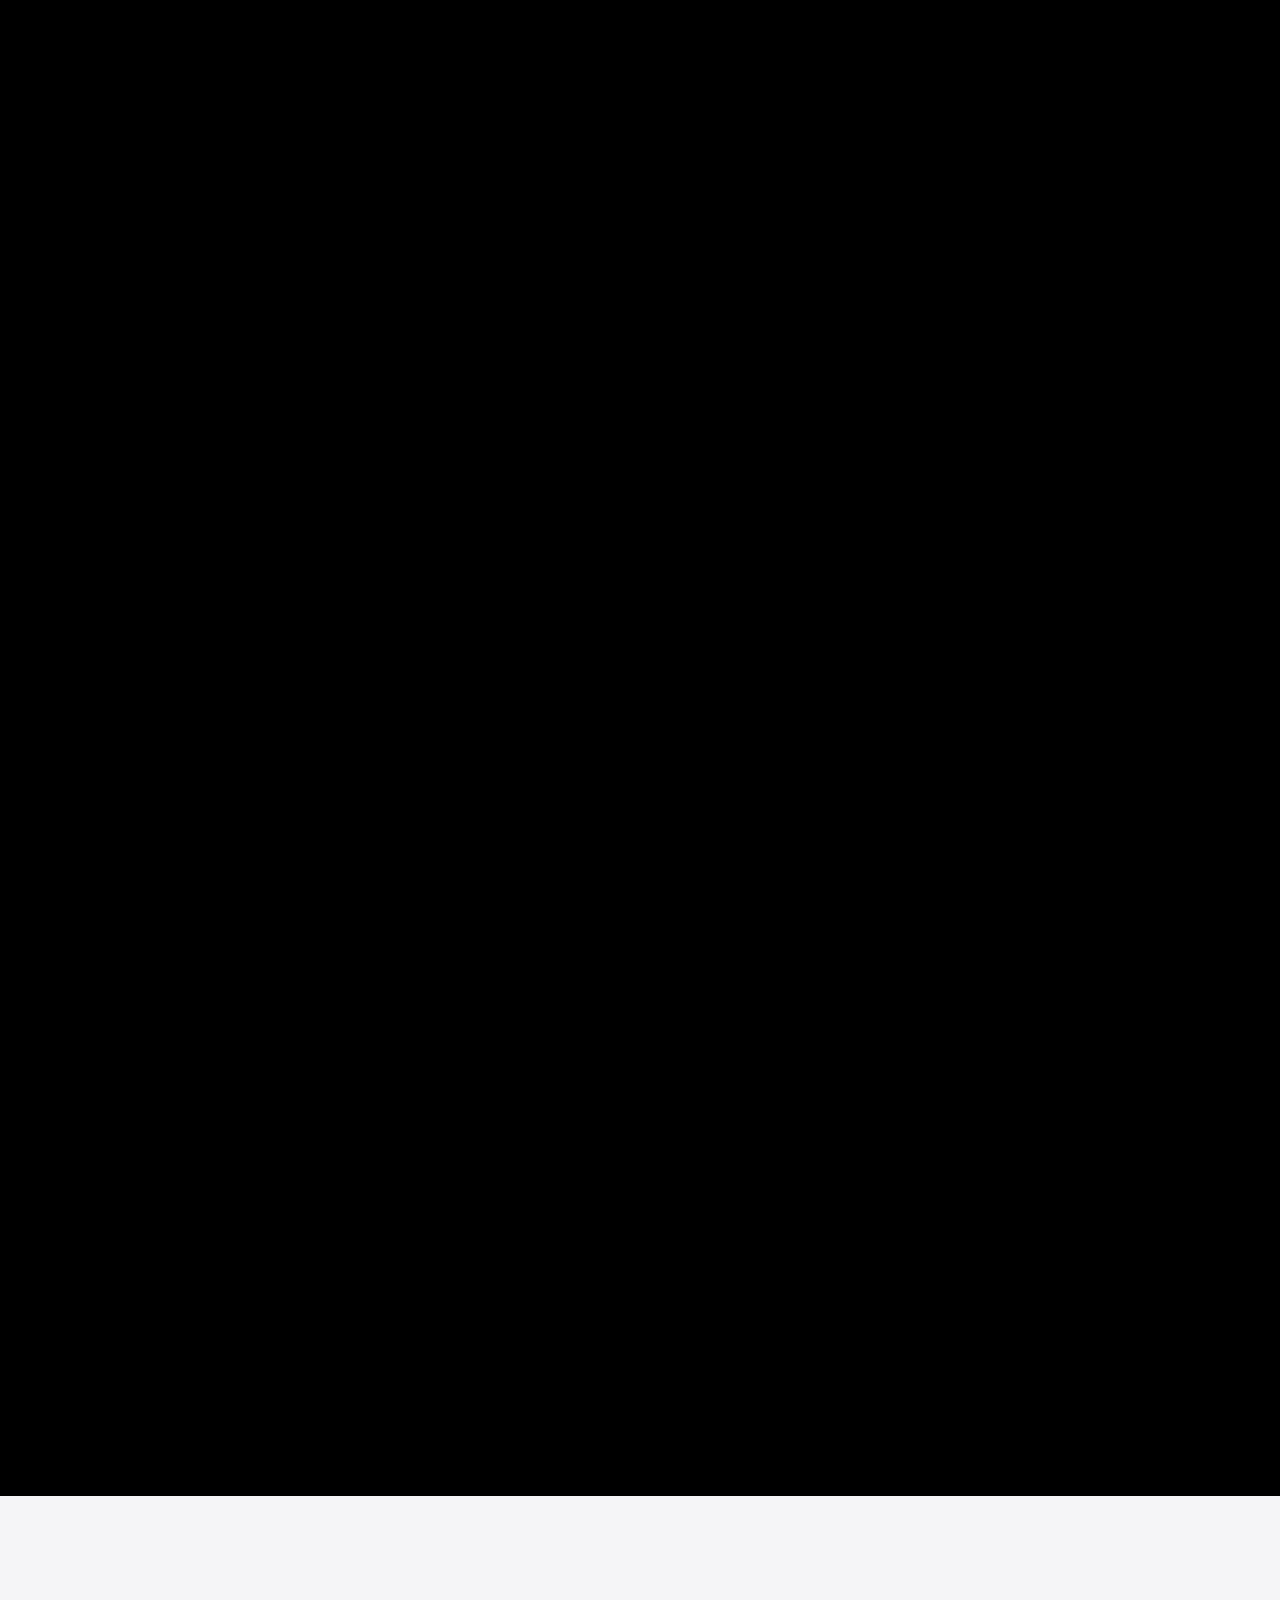
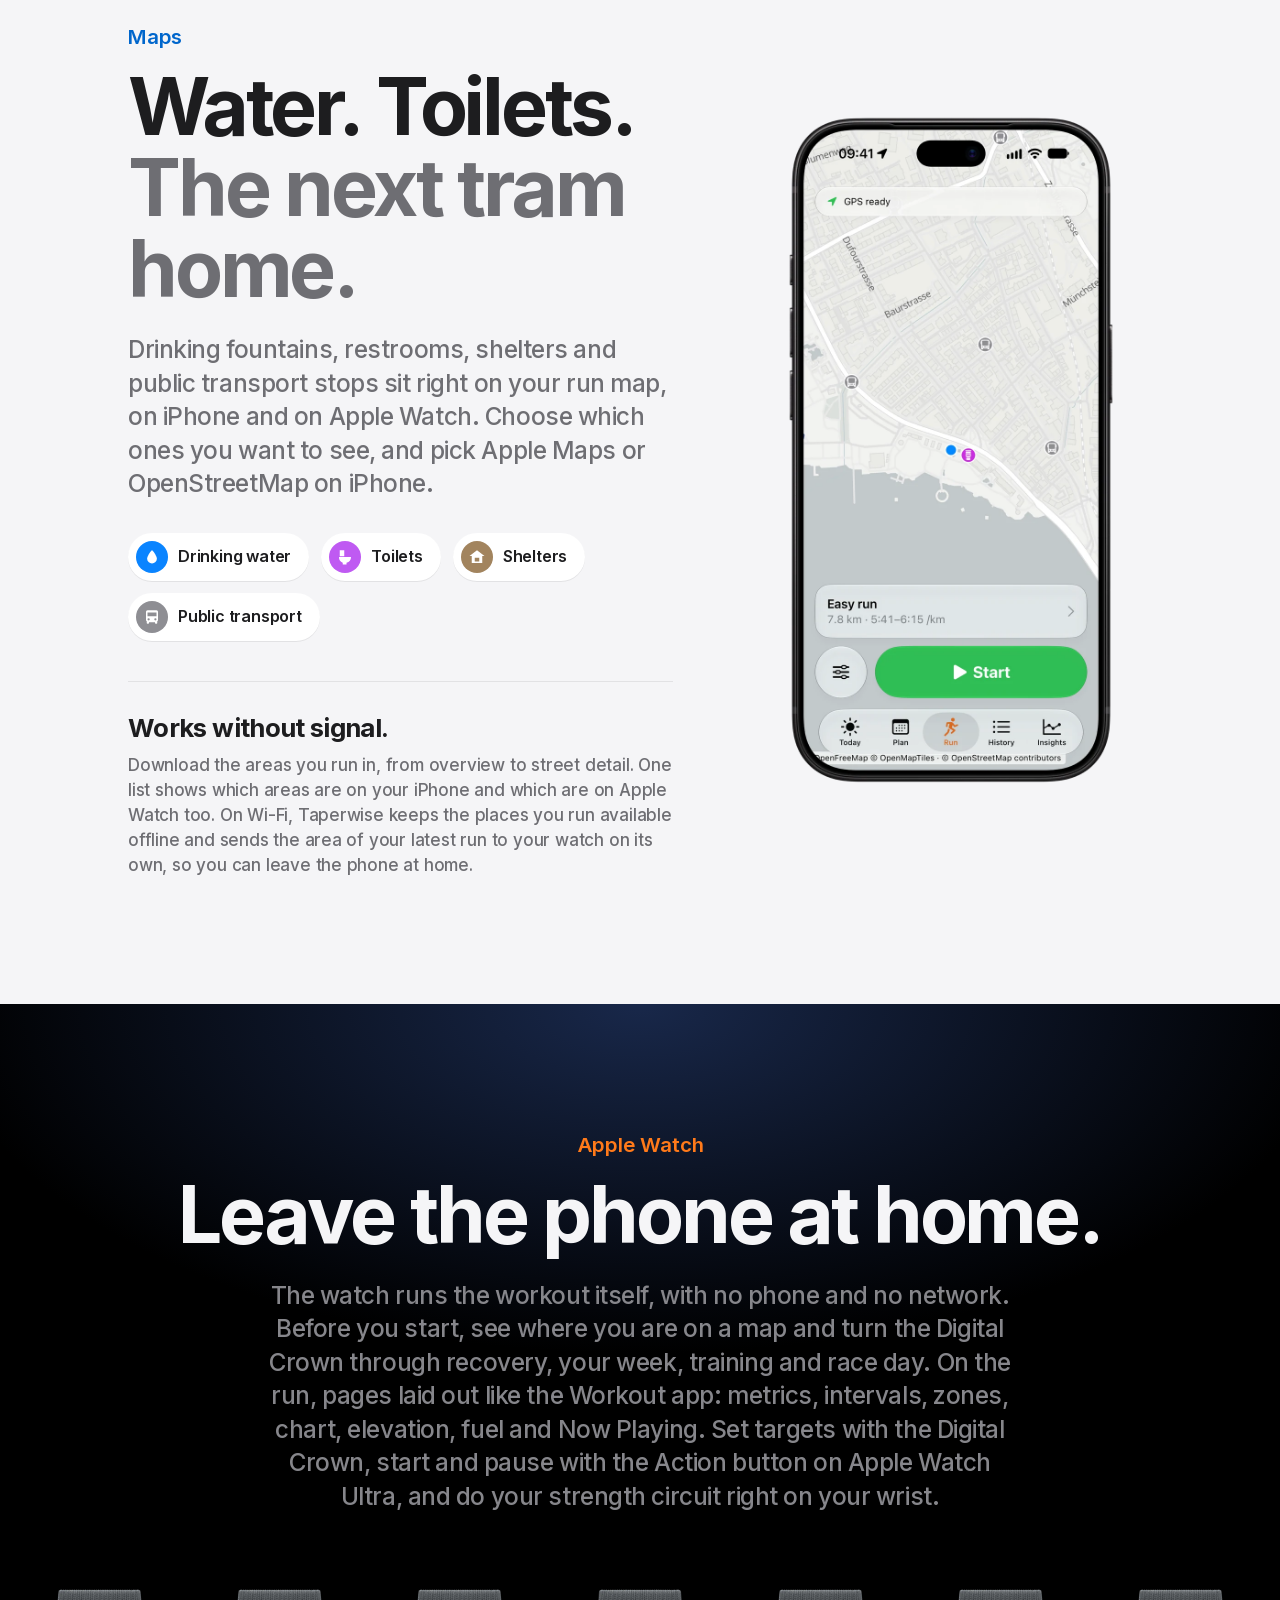
==== commit 3e0bff4b: "Copy for app 1.1–1.7: opt-in coach, recovery signals, run verdict, watch map and Today pages, other " ====
--- a/index.html
+++ b/index.html
@@ -230,7 +230,7 @@
     <div class="maps-copy reveal">
       <p data-i18n="maps.eyebrow" class="eyebrow blue">Maps</p>
       <h2 data-i18n="maps.title">Water. Toilets.<br><span class="soft">The next tram home.</span></h2>
-      <p data-i18n="maps.lead" class="lead">Drinking fountains, restrooms, shelters and public transport stops sit right on your run map, on iPhone and on Apple Watch. Choose which ones you want to see.</p>
+      <p data-i18n="maps.lead" class="lead">Drinking fountains, restrooms, shelters and public transport stops sit right on your run map, on iPhone and on Apple Watch. Choose which ones you want to see, and pick Apple Maps or OpenStreetMap on iPhone.</p>
       <ul class="poi">
         <li><span class="poi-ico water"><svg viewBox="0 0 24 24"><path d="M12 2.5S5.5 9.6 5.5 14.2a6.5 6.5 0 0 0 13 0C18.5 9.6 12 2.5 12 2.5Z"/></svg></span><span data-i18n="maps.poi.water">Drinking water</span></li>
         <li><span class="poi-ico toilet"><svg viewBox="0 0 24 24"><path d="M5 3h6v8H5zM4 12h16a8 8 0 0 1-6 7.7V22H9v-2.3A8 8 0 0 1 4 12Z"/></svg></span><span data-i18n="maps.poi.toilets">Toilets</span></li>
@@ -239,7 +239,7 @@
       </ul>
       <div class="offline">
         <h3 data-i18n="maps.offline.title">Works without signal.</h3>
-        <p data-i18n="maps.offline.text">Download the areas you run in, from overview to street detail. On Wi-Fi, Taperwise keeps the places you run available offline automatically, and the maps you have looked at stay in a 200 MB cache. Send a detailed area to your watch and leave the phone at home.</p>
+        <p data-i18n="maps.offline.text">Download the areas you run in, from overview to street detail. One list shows which areas are on your iPhone and which are on Apple Watch too. On Wi-Fi, Taperwise keeps the places you run available offline and sends the area of your latest run to your watch on its own, so you can leave the phone at home.</p>
       </div>
     </div>
     <img class="maps-phone fade" src="assets/img/phone-run-map.webp" width="720" height="1472" data-i18n-attr="alt:maps.phone.alt" alt="Run tab: map with drinking water, toilets and bus stops, GPS ready, today’s easy run of 10.9 km and a Start button" loading="lazy">
@@ -250,7 +250,7 @@
   <div class="section-head reveal">
     <p data-i18n="watch.eyebrow" class="eyebrow">Apple Watch</p>
     <h2 data-i18n="watch.title">Leave the phone at home.</h2>
-    <p data-i18n="watch.lead" class="lead">The watch runs the workout itself, with no phone and no network. Pages laid out like the Workout app: metrics, intervals, zones, chart, elevation, fuel and Now Playing. Set targets with the Digital Crown, start and pause with the Action button on Apple Watch Ultra, and do your strength circuit right on your wrist.</p>
+    <p data-i18n="watch.lead" class="lead">The watch runs the workout itself, with no phone and no network. Before you start, see where you are on a map and turn the Digital Crown through recovery, your week, training and race day. On the run, pages laid out like the Workout app: metrics, intervals, zones, chart, elevation, fuel and Now Playing. Set targets with the Digital Crown, start and pause with the Action button on Apple Watch Ultra, and do your strength circuit right on your wrist.</p>
   </div>
   <div class="watch-row fade">
     <figure><img src="assets/img/watch-start.webp" width="440" height="704" data-i18n-attr="alt:watch.start.alt" alt="Start screen: today’s intervals of 8 km, take it easy, and Start" loading="lazy"><figcaption data-i18n="watch.start.cap">Today’s session</figcaption></figure>
@@ -267,7 +267,7 @@
   <div class="section-head reveal">
     <p data-i18n="after.eyebrow" class="eyebrow">After the run</p>
     <h2 data-i18n="after.title">Every run, explained.</h2>
-    <p data-i18n="after.lead" class="lead">Heart strain, cadence, estimated VO₂max, grade-adjusted pace and decoupling for every run. Scrub through pace, heart rate and elevation and watch the spot light up on the map.</p>
+    <p data-i18n="after.lead" class="lead">Every run opens with how it fit the plan and four headline numbers. Heart strain, cadence, estimated VO₂max, grade-adjusted pace and decoupling wait under Details. Scrub through pace, heart rate and elevation and watch the spot light up on the map.</p>
   </div>
   <div class="phone-row fade">
     <figure><img src="assets/img/phone-detail.webp" width="720" height="1472" data-i18n-attr="alt:after.detail.alt" alt="Run detail: 7.75 km with map, heart strain 7.9, cadence 170 spm, grade-adjusted pace 5:35 and decoupling 3.2%" loading="lazy"><figcaption data-i18n="after.detail.cap">Stats that matter</figcaption></figure>
@@ -282,9 +282,9 @@
       <p data-i18n="insights.eyebrow" class="eyebrow purple">Insights</p>
       <h2 data-i18n="insights.title">Watch your fitness grow.</h2>
       <ol class="ins-list">
-        <li data-at="293" class="on"><h3 data-i18n="insights.fitness.title">Fitness trend</h3><p data-i18n="insights.fitness.text">Your VDOT week by week, with estimates for 10K, half and marathon and a race-day range.</p></li>
-        <li data-at="849"><h3 data-i18n="insights.recovery.title">Recovery</h3><p data-i18n="insights.recovery.text">Overnight HRV, resting heart rate and sleep against your usual range, with the reasons spelled out.</p></li>
-        <li data-at="1769"><h3 data-i18n="insights.load.title">Training load</h3><p data-i18n="insights.load.text">Fitness, fatigue and form, plus the acute to chronic load ratio.</p></li>
+        <li data-at="293" class="on"><h3 data-i18n="insights.fitness.title">Fitness trend</h3><p data-i18n="insights.fitness.text">Your VDOT week by week, with estimates for 10K, half and marathon, a race-day range and your critical speed.</p></li>
+        <li data-at="849"><h3 data-i18n="insights.recovery.title">Recovery</h3><p data-i18n="insights.recovery.text">Overnight HRV, resting heart rate, sleep, wrist temperature and breathing rate against your usual range, with the reasons spelled out.</p></li>
+        <li data-at="1769"><h3 data-i18n="insights.load.title">Training load</h3><p data-i18n="insights.load.text">Fitness, fatigue and form, with rides, swims and hikes counted too, plus the acute to chronic load ratio.</p></li>
         <li data-at="2266"><h3 data-i18n="insights.volume.title">Weekly volume</h3><p data-i18n="insights.volume.text">Kilometres every week, the long run and the rest of the week, and how often you run.</p></li>
         <li data-at="2732"><h3 data-i18n="insights.easy.title">Easy vs. hard</h3><p data-i18n="insights.easy.text">How close you stay to 80% easy running.</p></li>
         <li data-at="2963"><h3 data-i18n="insights.form.title">Running form</h3><p data-i18n="insights.form.text">Cadence, ground contact, stride length, vertical oscillation and power, week by week.</p></li>
@@ -312,8 +312,9 @@
       <ul class="facts">
         <li data-i18n="health.fact1"><strong>Your heart rate zones.</strong> On iOS 27, Taperwise uses the zones you set in Apple Health, or Apple’s automatic ones.<sup><a href="#fn4">4</a></sup> Prefer Taperwise’s own? They are written into every workout, so Fitness shows the same.</li>
         <li data-i18n="health.fact2"><strong>Overnight HRV.</strong> Readiness uses RMSSD from your Apple Watch’s beat-to-beat readings while you sleep, against your own usual range.<sup><a href="#fn3">3</a></sup></li>
-        <li data-i18n="health.fact3"><strong>Elevation from the barometer.</strong> iPhone and Apple Watch measure climbs with the barometer, levelled once to GPS, for a steadier grade-adjusted pace.</li>
+        <li data-i18n="health.fact3"><strong>Elevation from the barometer.</strong> iPhone and Apple Watch measure climbs with the barometer, levelled once to GPS, for a steadier grade-adjusted pace. Every run saves its climbs to Apple Health, with the water and gels you logged.</li>
         <li data-i18n="health.fact4"><strong>Shared only recent data?</strong> Recovery and Training load say so and tell you how long a full baseline takes.</li>
+        <li data-i18n="health.fact5"><strong>Your profile, from Health.</strong> Birth year, sex and weight come from Apple Health. Taperwise asks only for what Health doesn’t have.</li>
       </ul>
     </div>
     <div class="health-phones fade">
@@ -328,10 +329,10 @@
     <div class="coach-copy reveal">
       <p data-i18n="coach.eyebrow" class="eyebrow ai">Apple Intelligence</p>
       <h2 data-i18n="coach.title">A coach that never leaves your iPhone.</h2>
-      <p data-i18n="coach.lead" class="lead">With Apple Intelligence turned on, Taperwise writes short notes on today’s session, your week and every run. Describe your goal in a sentence and it fills in the plan for you to check.</p>
+      <p data-i18n="coach.lead" class="lead">Turn on coach notes and Taperwise writes one sentence on today’s session, your week and every run, with a tip for each planned session. The notes know your check-in, rest days and a paused plan. Describe your goal in a sentence and it fills in the plan for you to check.</p>
       <ul class="facts">
         <li data-i18n="coach.fact1"><strong>On-device only.</strong> Notes come from Apple’s on-device model. No server, no cloud model, no data sent.</li>
-        <li data-i18n="coach.fact2"><strong>Only when you opt in.</strong> If Apple Intelligence is off, or you switch notes off in Settings, the feature stays hidden.</li>
+        <li data-i18n="coach.fact2"><strong>Off until you turn it on.</strong> Coach notes start switched off. Without Apple Intelligence, the feature stays hidden.</li>
         <li data-i18n="coach.fact3"><strong>Rules decide, AI explains.</strong> The training rules make every decision. The notes never change your plan.</li>
       </ul>
     </div>
@@ -398,7 +399,22 @@
     <article class="tile reveal t-activity">
       <span class="tile-ico activity"><svg viewBox="0 0 24 24" aria-hidden="true"><path d="M8 2h8a3 3 0 0 1 3 3v14a3 3 0 0 1-3 3H8a3 3 0 0 1-3-3V5a3 3 0 0 1 3-3Zm1.5 2.2a1 1 0 0 0 0 2h5a1 1 0 0 0 0-2h-5ZM8 13v5h8v-5H8Z"/></svg></span>
       <h3 data-i18n="tile.activity.title">Live Activity</h3>
-      <p data-i18n="tile.activity.text">Pace, distance, heart rate and what’s left on the Lock Screen and in the Dynamic Island.</p>
+      <p data-i18n="tile.activity.text">Pace, distance, heart rate and what’s left on the Lock Screen and in the Dynamic Island. Pause and resume right from it.</p>
+    </article>
+    <article class="tile reveal t-other">
+      <span class="tile-ico other"><svg viewBox="0 0 24 24" aria-hidden="true"><g fill="none" stroke="currentColor" stroke-width="2" stroke-linecap="round" stroke-linejoin="round"><circle cx="5.5" cy="16.5" r="3.5"/><circle cx="18.5" cy="16.5" r="3.5"/><path d="M5.5 16.5 9 9h6l3.5 7.5M9 9l3.5 7.5M13.5 5.5H16L15 9"/></g></svg></span>
+      <h3 data-i18n="tile.other.title">Other training counts</h3>
+      <p data-i18n="tile.other.text">Rides, swims and hikes from Apple Health count toward fitness, fatigue and form. Distance, VDOT and race predictions stay running only.</p>
+    </article>
+    <article class="tile reveal t-widgets">
+      <span class="tile-ico widgets"><svg viewBox="0 0 24 24" aria-hidden="true"><rect x="3.5" y="3.5" width="7.5" height="7.5" rx="2"/><rect x="13" y="3.5" width="7.5" height="7.5" rx="2"/><rect x="3.5" y="13" width="17" height="7.5" rx="2"/></svg></span>
+      <h3 data-i18n="tile.widgets.title">Widgets</h3>
+      <p data-i18n="tile.widgets.text">Recovery, today’s run and your week on the Home Screen, the Lock Screen and in the Apple Watch Smart Stack.</p>
+    </article>
+    <article class="tile reveal t-hints">
+      <span class="tile-ico hints"><svg viewBox="0 0 24 24" aria-hidden="true"><path d="M12 2a10 10 0 1 0 0 20 10 10 0 0 0 0-20Zm0 4.5a1.4 1.4 0 1 1 0 2.8 1.4 1.4 0 0 1 0-2.8Zm1.6 11h-3.2v-1.8h.7v-3.4h-.7v-1.8h2.5v5.2h.7v1.8Z"/></svg></span>
+      <h3 data-i18n="tile.hints.title">Every number explained</h3>
+      <p data-i18n="tile.hints.text">Whether higher or lower is better, the typical range and a plain word for values like load ratio and form.</p>
     </article>
     <article class="tile reveal t-lang">
       <span class="tile-ico lang"><svg viewBox="0 0 24 24" aria-hidden="true"><path d="M12 2a10 10 0 1 0 0 20 10 10 0 0 0 0-20Zm6.9 6h-3a15.7 15.7 0 0 0-1.4-3.6A8 8 0 0 1 18.9 8ZM12 4c.8 1.2 1.5 2.5 1.9 4h-3.8c.4-1.5 1.1-2.8 1.9-4ZM4.3 14a8.2 8.2 0 0 1 0-4h3.4a16.5 16.5 0 0 0 0 4H4.3Zm.8 2h3a15.7 15.7 0 0 0 1.4 3.6A8 8 0 0 1 5.1 16Zm3-8h-3a8 8 0 0 1 4.4-3.6A15.7 15.7 0 0 0 8.1 8ZM12 20c-.8-1.2-1.5-2.5-1.9-4h3.8c-.4 1.5-1.1 2.8-1.9 4Zm2.3-6H9.7a14.7 14.7 0 0 1 0-4h4.6a14.7 14.7 0 0 1 0 4Zm.2 5.6c.6-1.1 1.1-2.3 1.4-3.6h3a8 8 0 0 1-4.4 3.6Zm1.8-5.6a16.5 16.5 0 0 0 0-4h3.4a8.2 8.2 0 0 1 0 4h-3.4Z"/></svg></span>
--- a/assets/site.css
+++ b/assets/site.css
@@ -319,6 +319,9 @@
 .tile-ico.body { background: var(--red); }
 .tile-ico.home { background: #1c1c1e; }
 .tile-ico.activity { background: linear-gradient(135deg, #3a3a3c, #000); }
+.tile-ico.other { background: var(--orange); }
+.tile-ico.widgets { background: #30b0c7; }
+.tile-ico.hints { background: #5e5ce6; }
 .t-pred .big { background: linear-gradient(95deg, var(--orange), var(--amber)); -webkit-background-clip: text; background-clip: text; color: transparent; }
 .t-dec .big { color: #248a3d; }
 .t-strain .big { color: #e3204a; }
